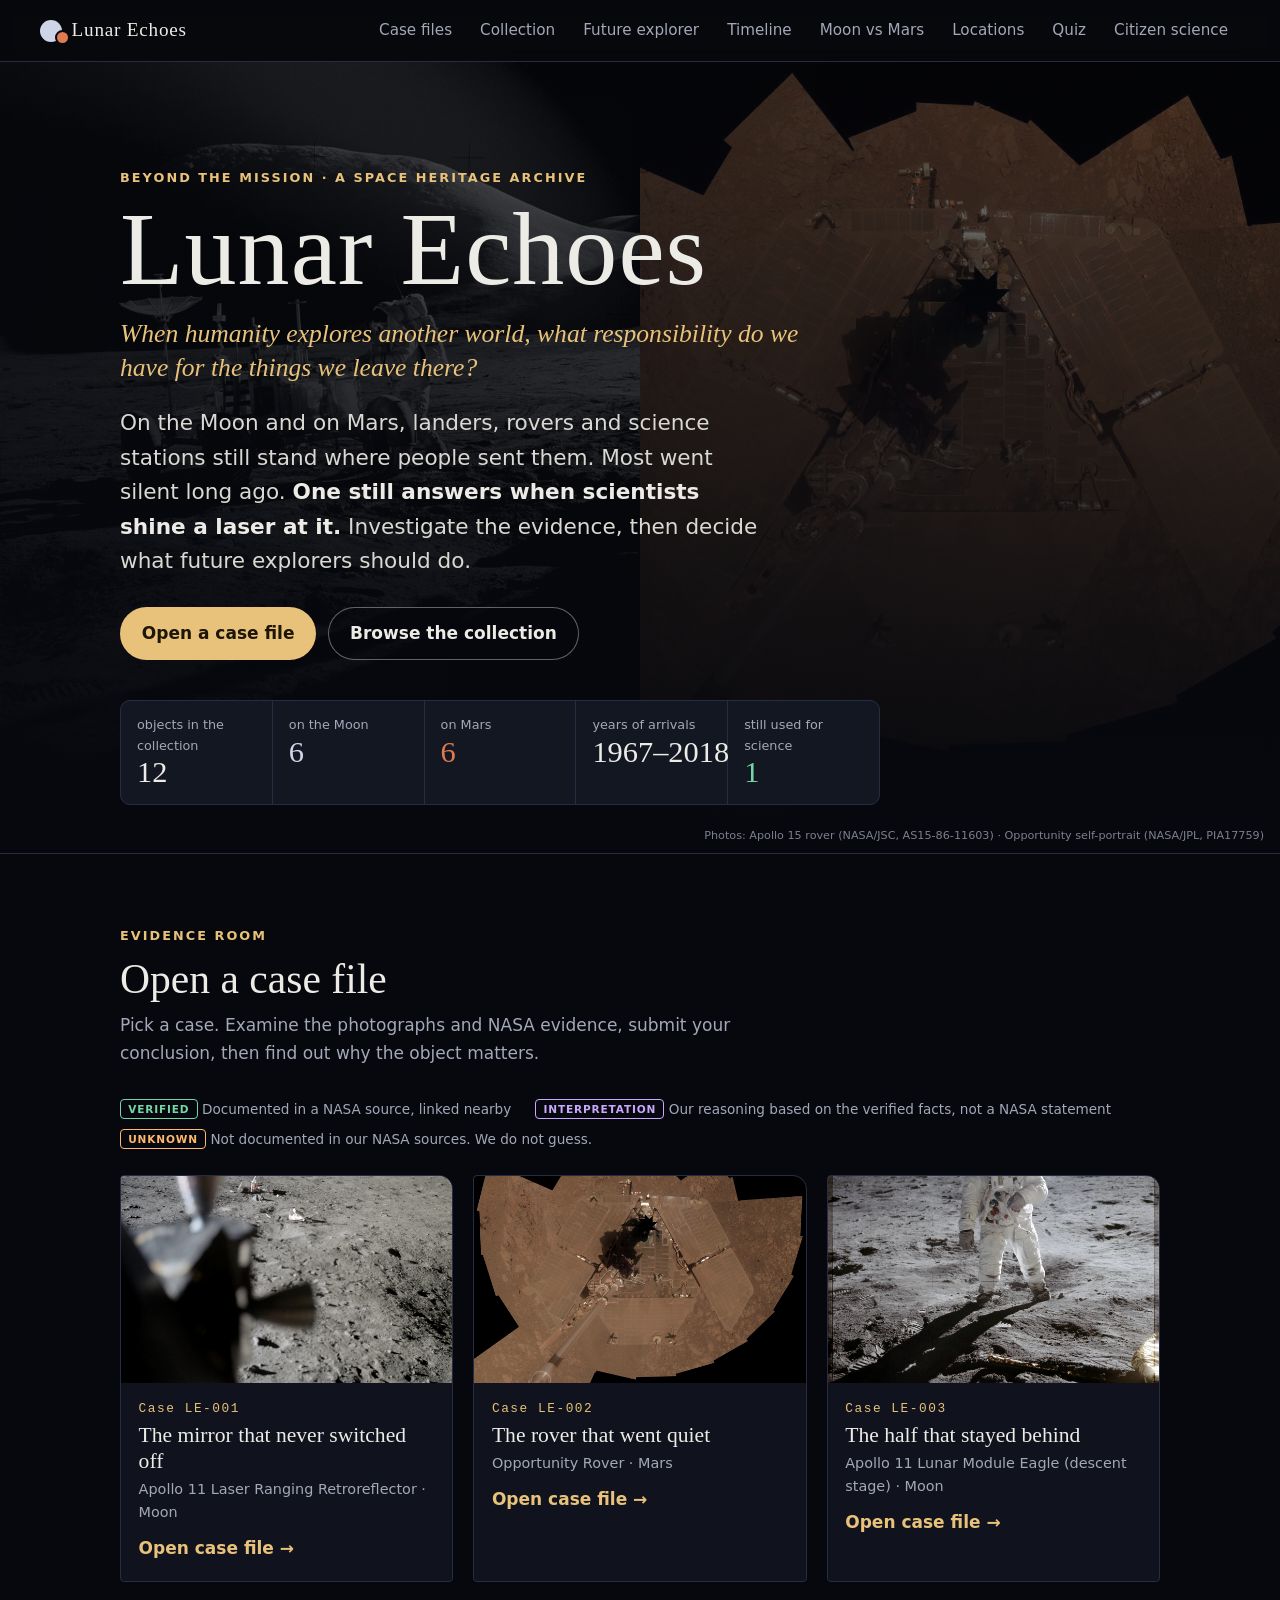
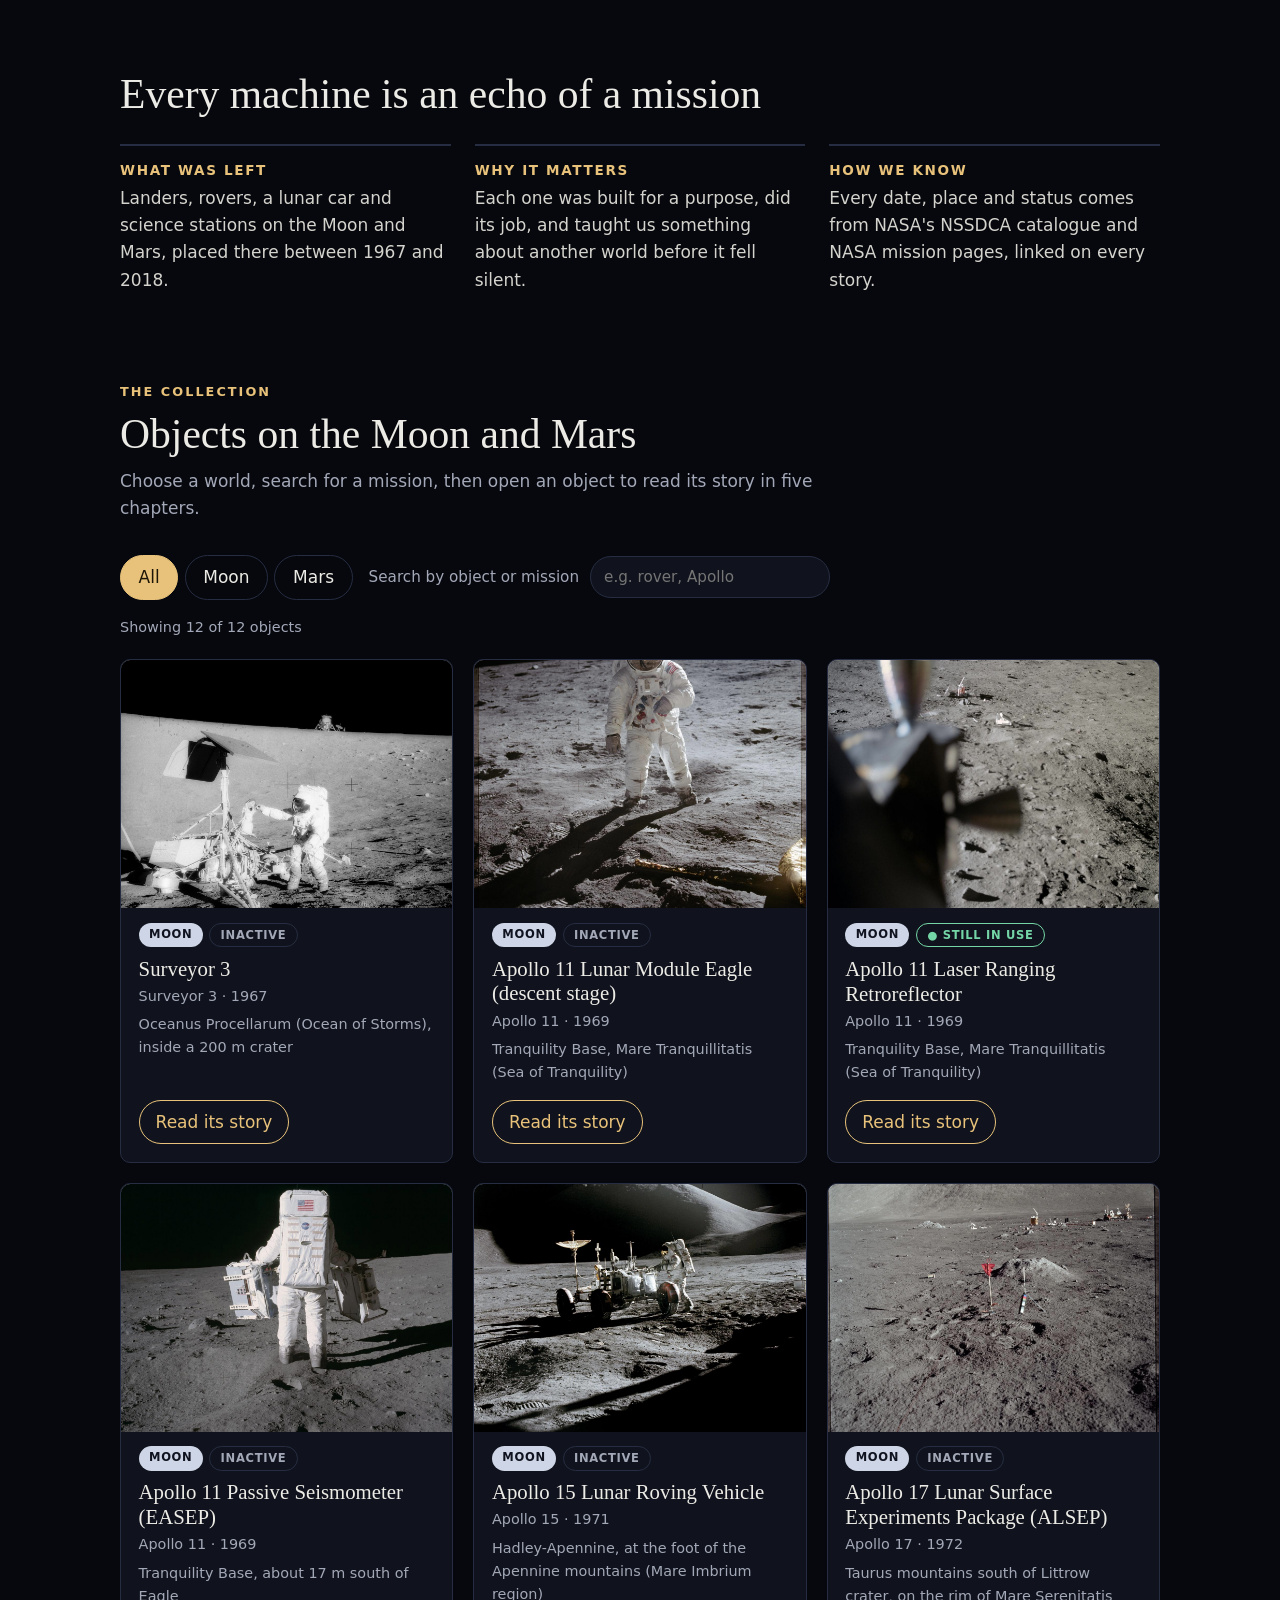
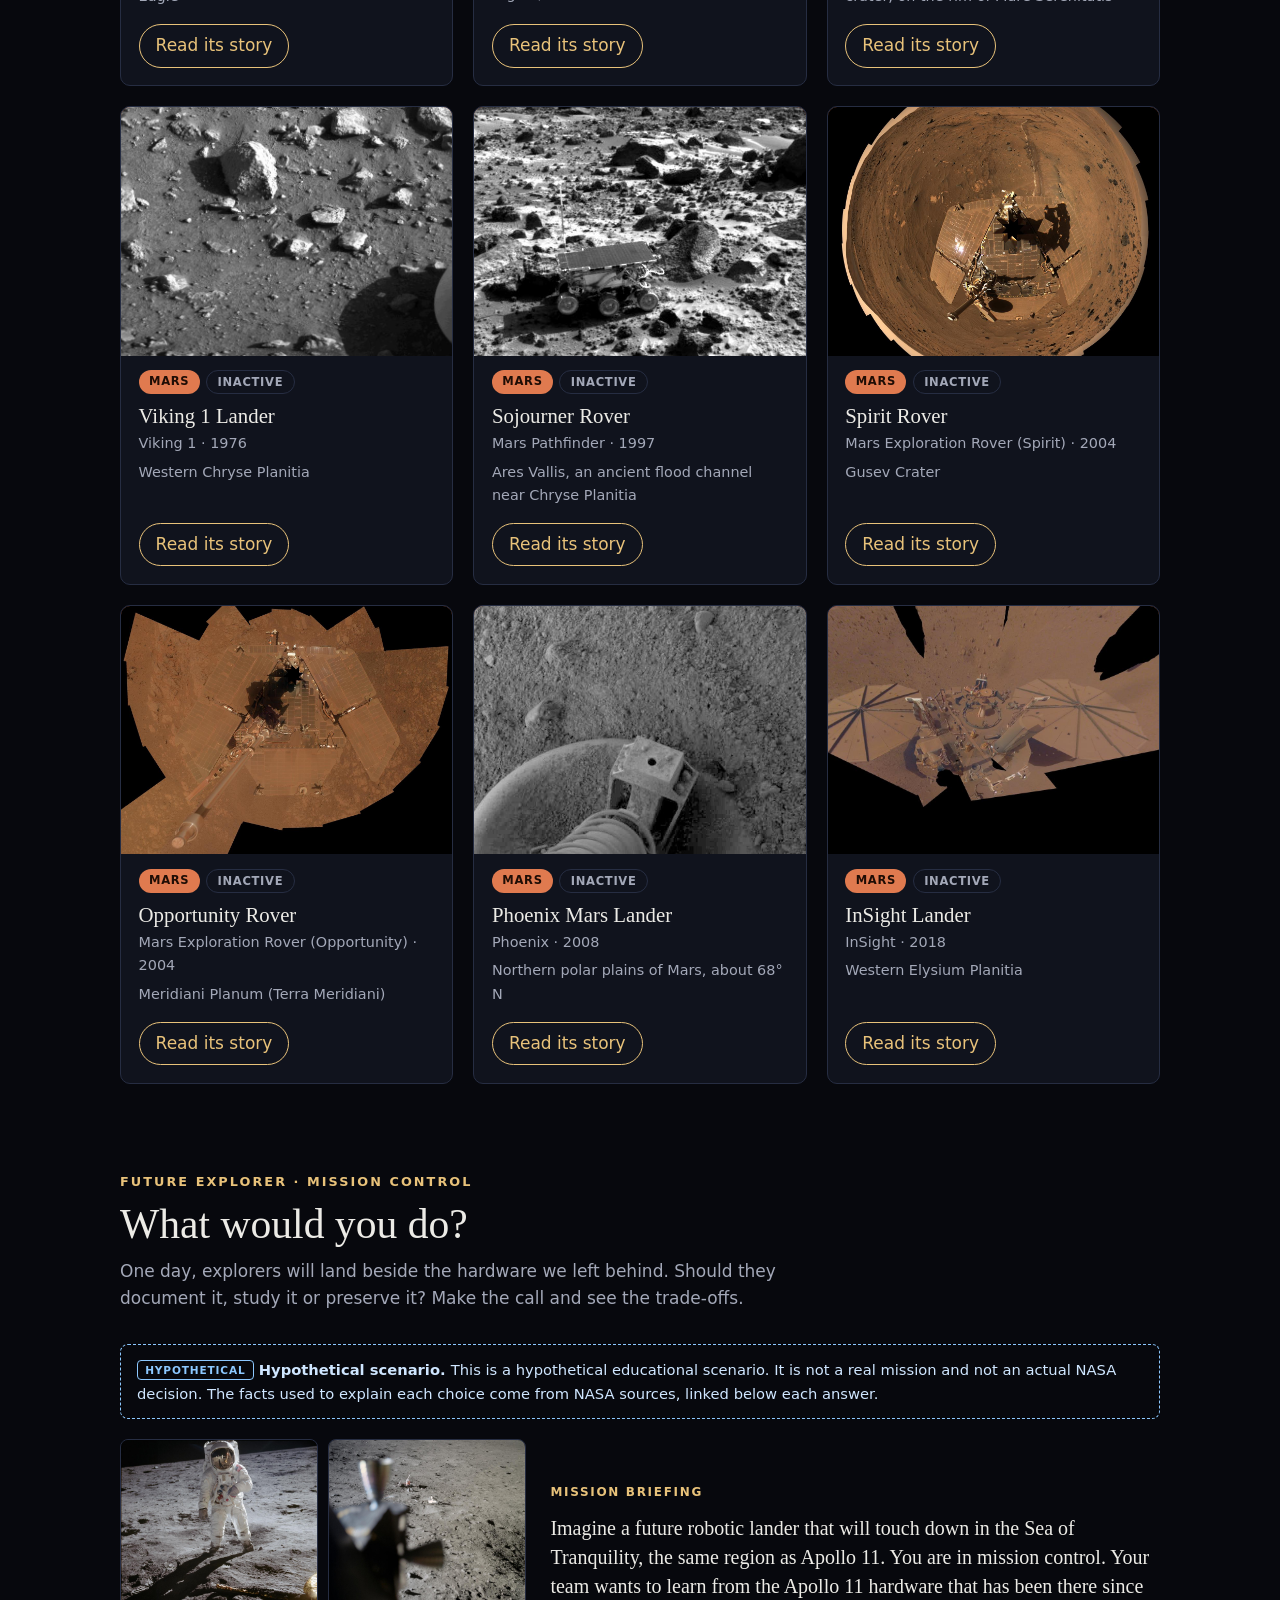
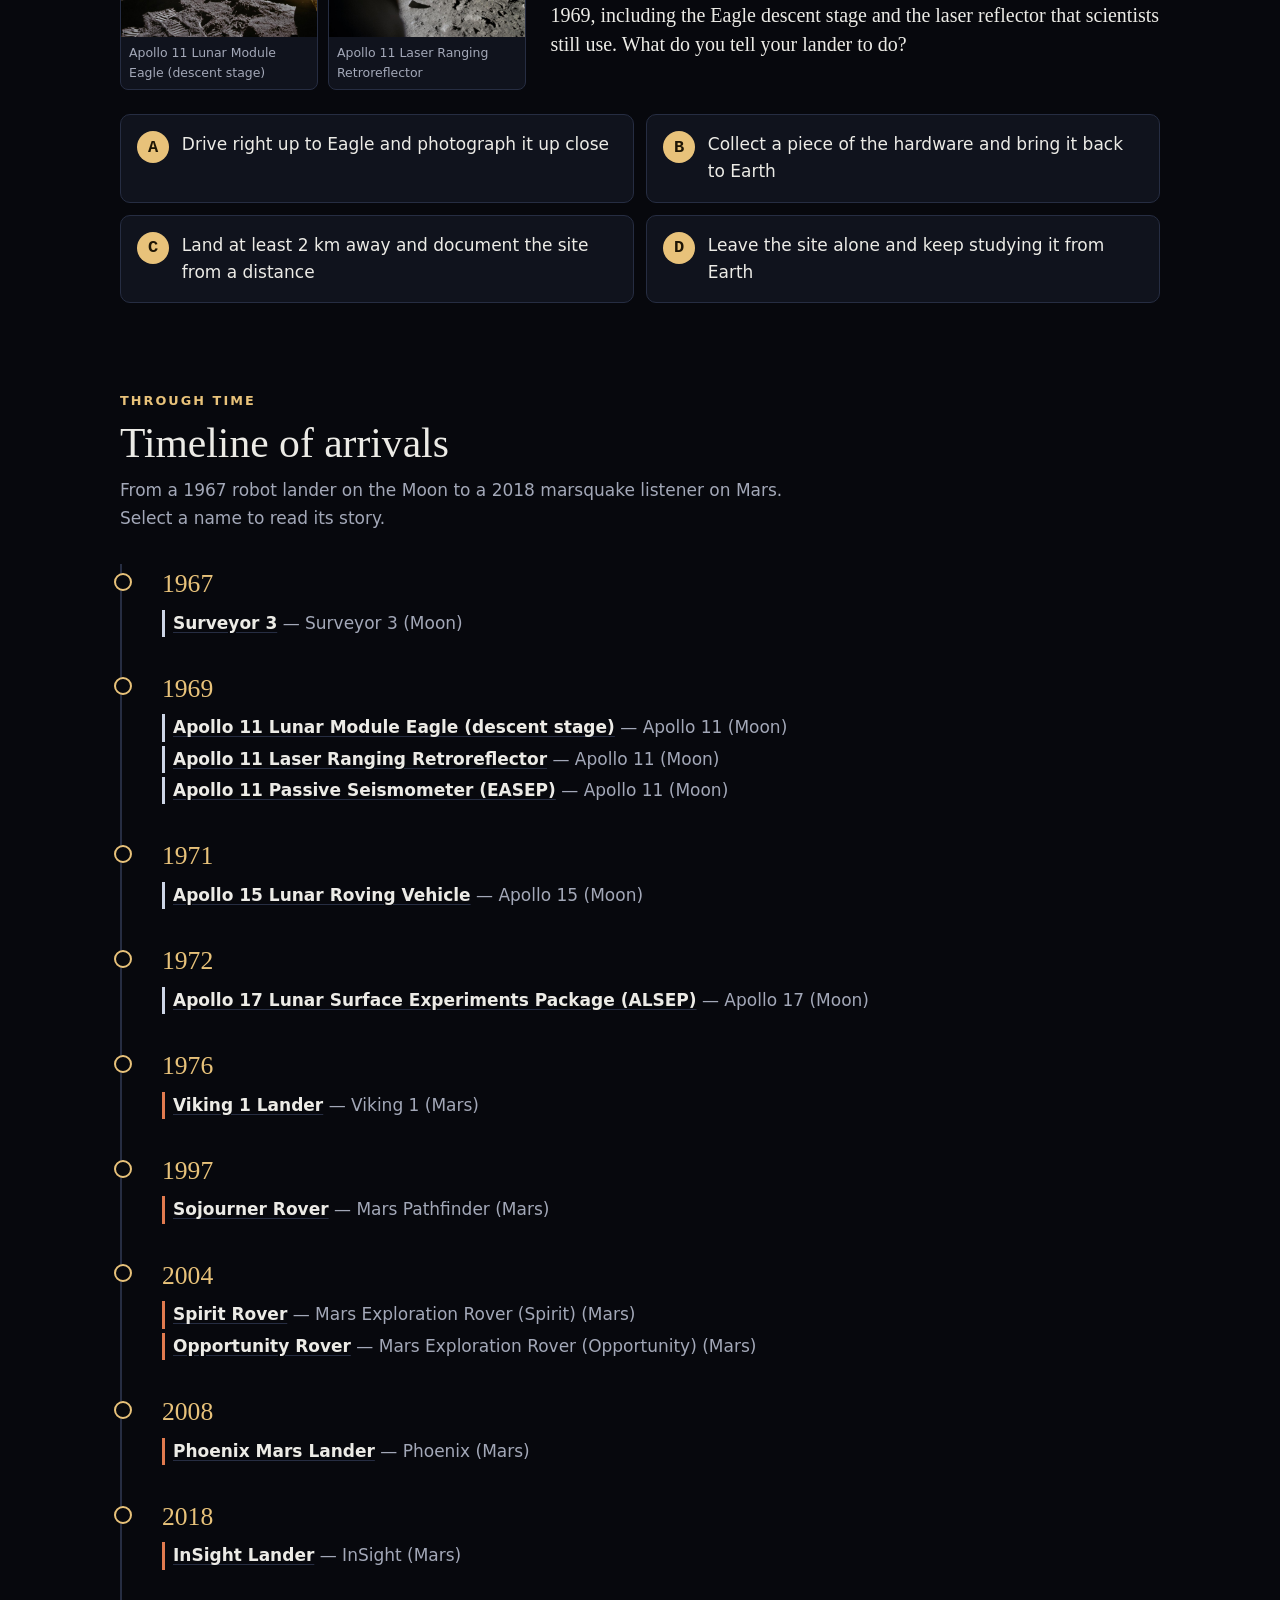
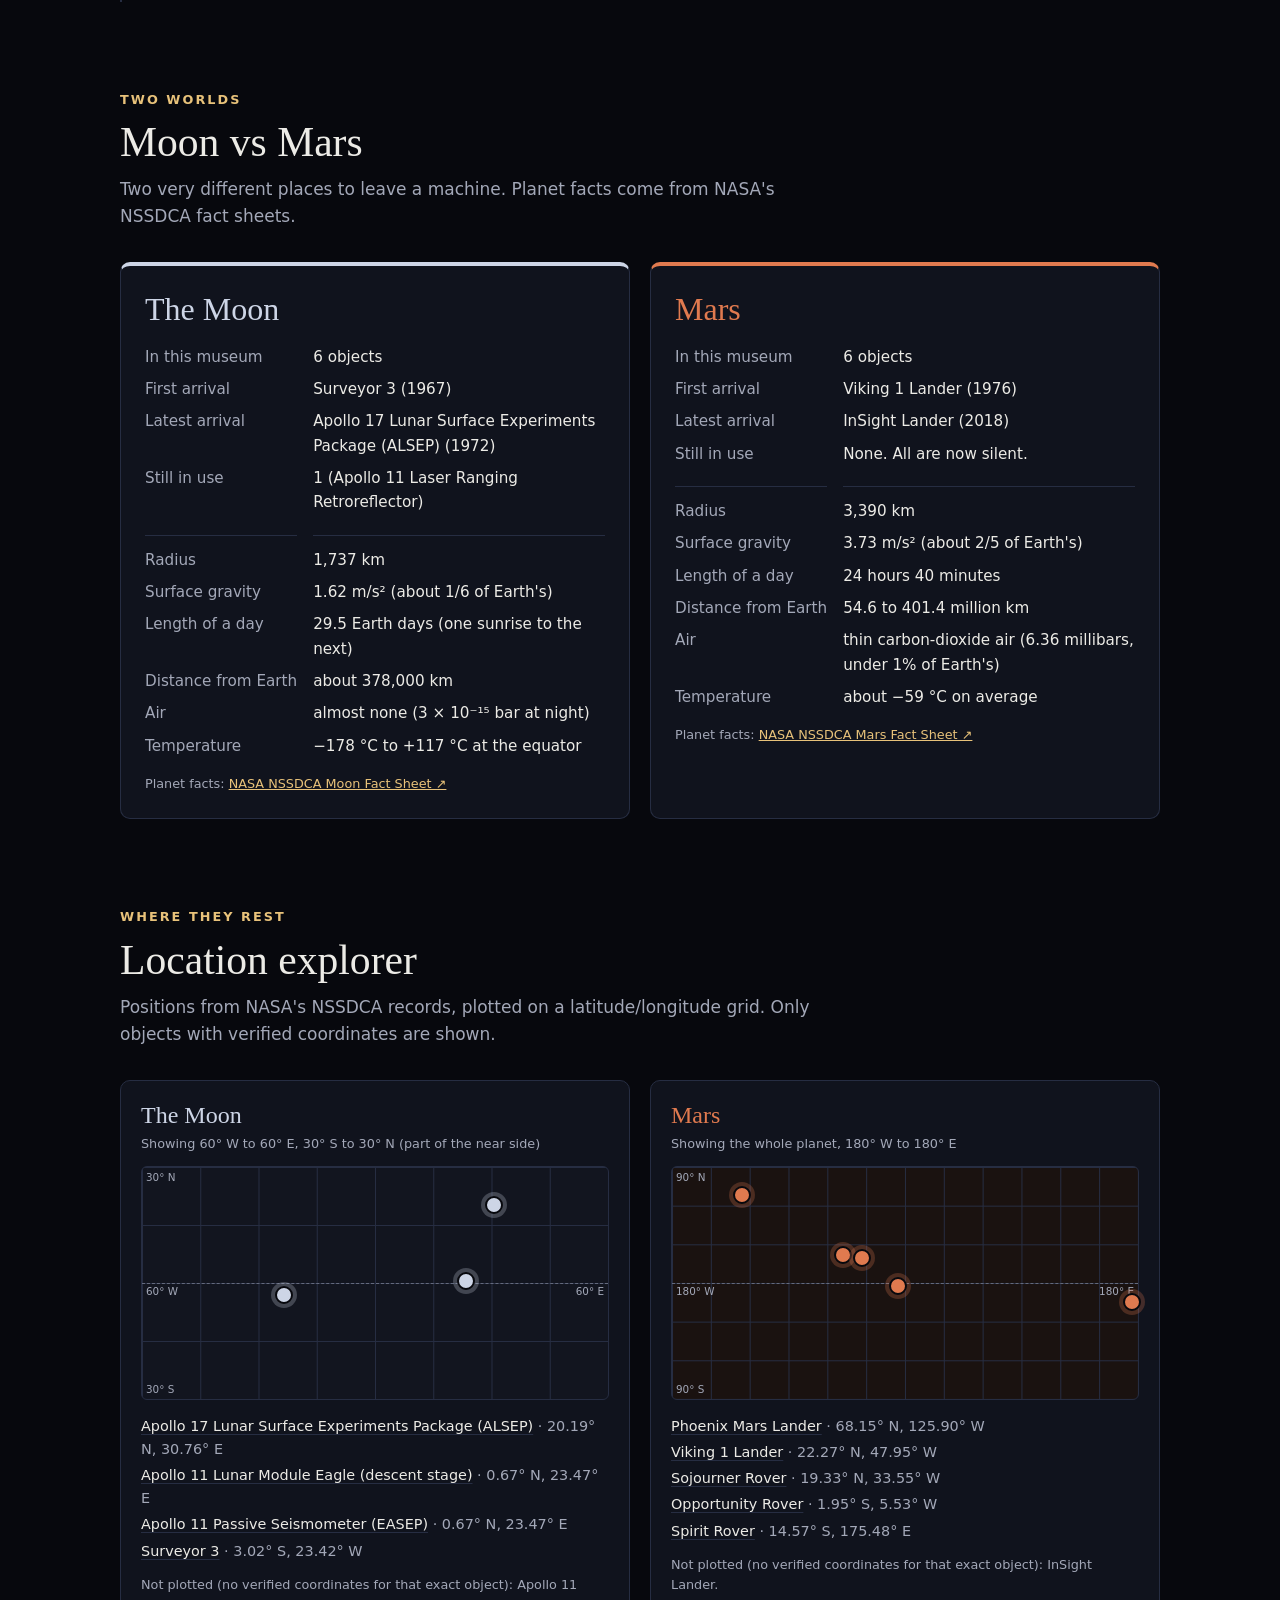
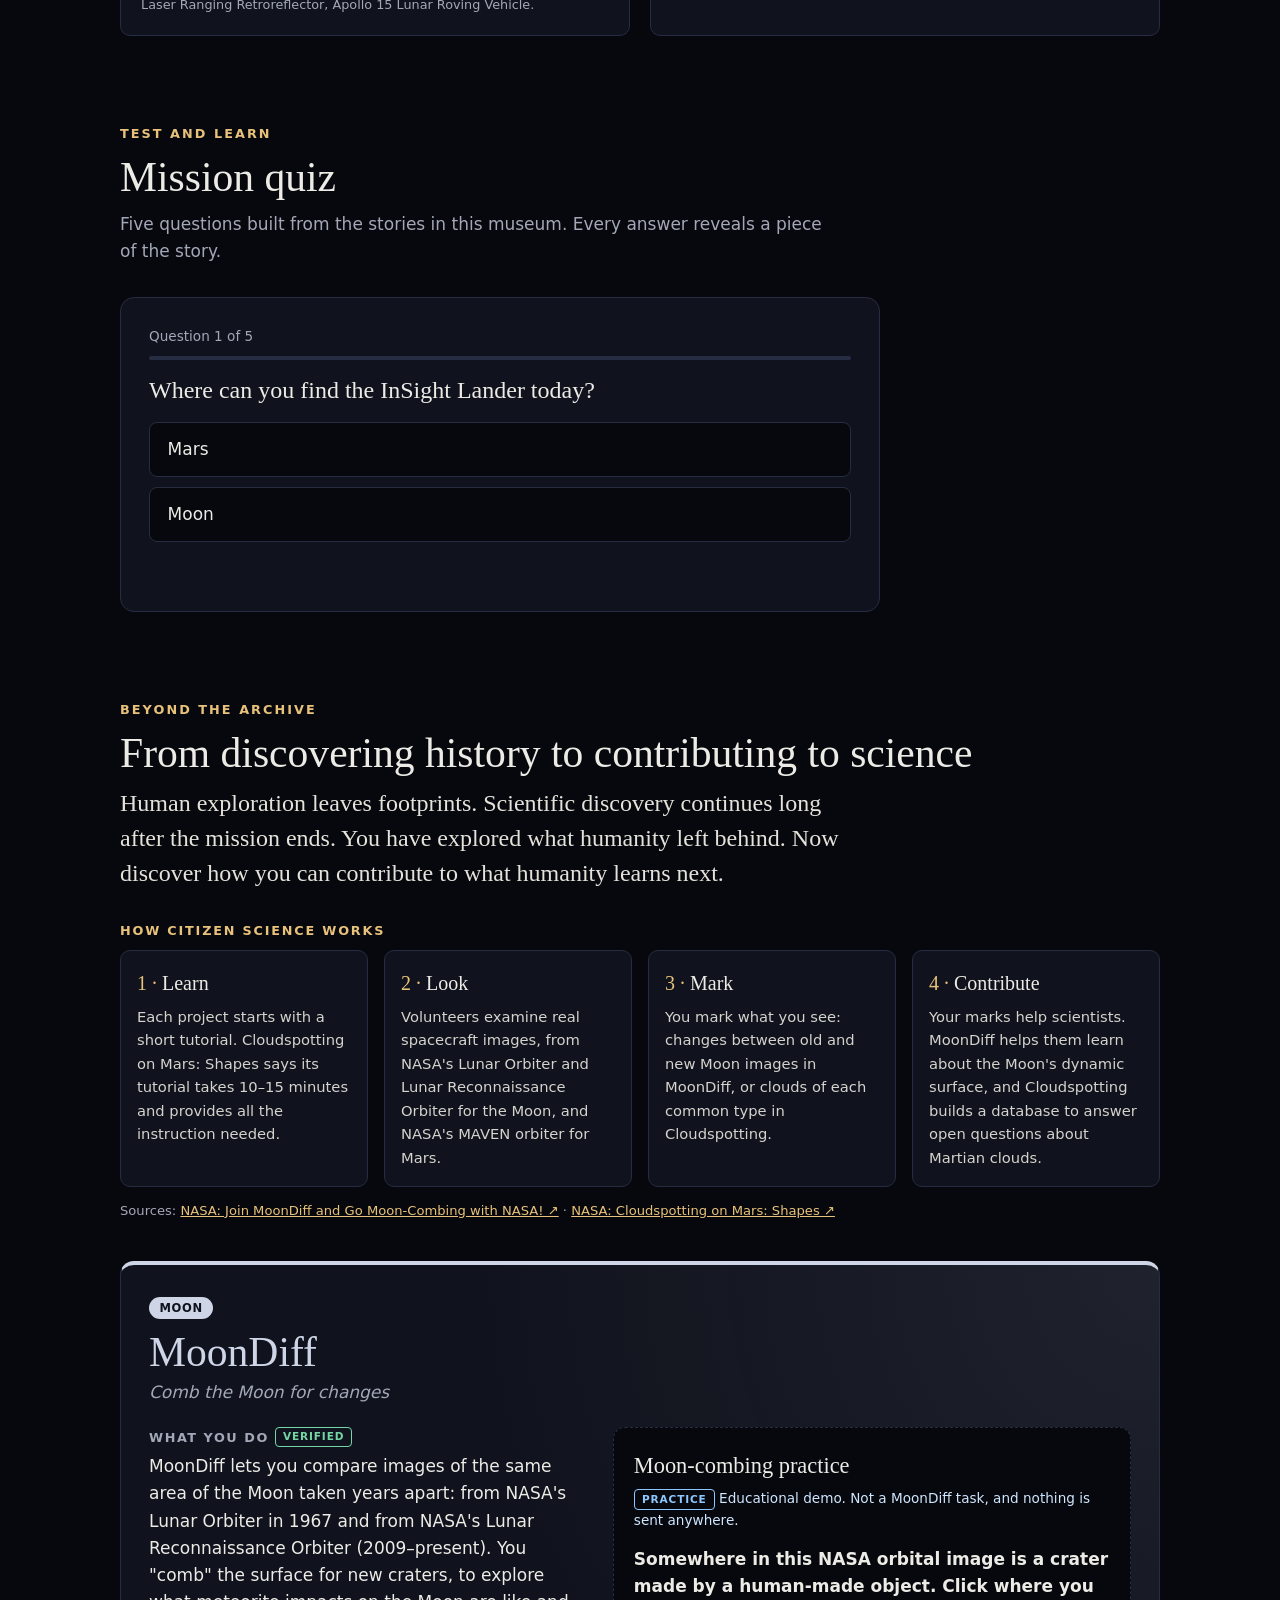
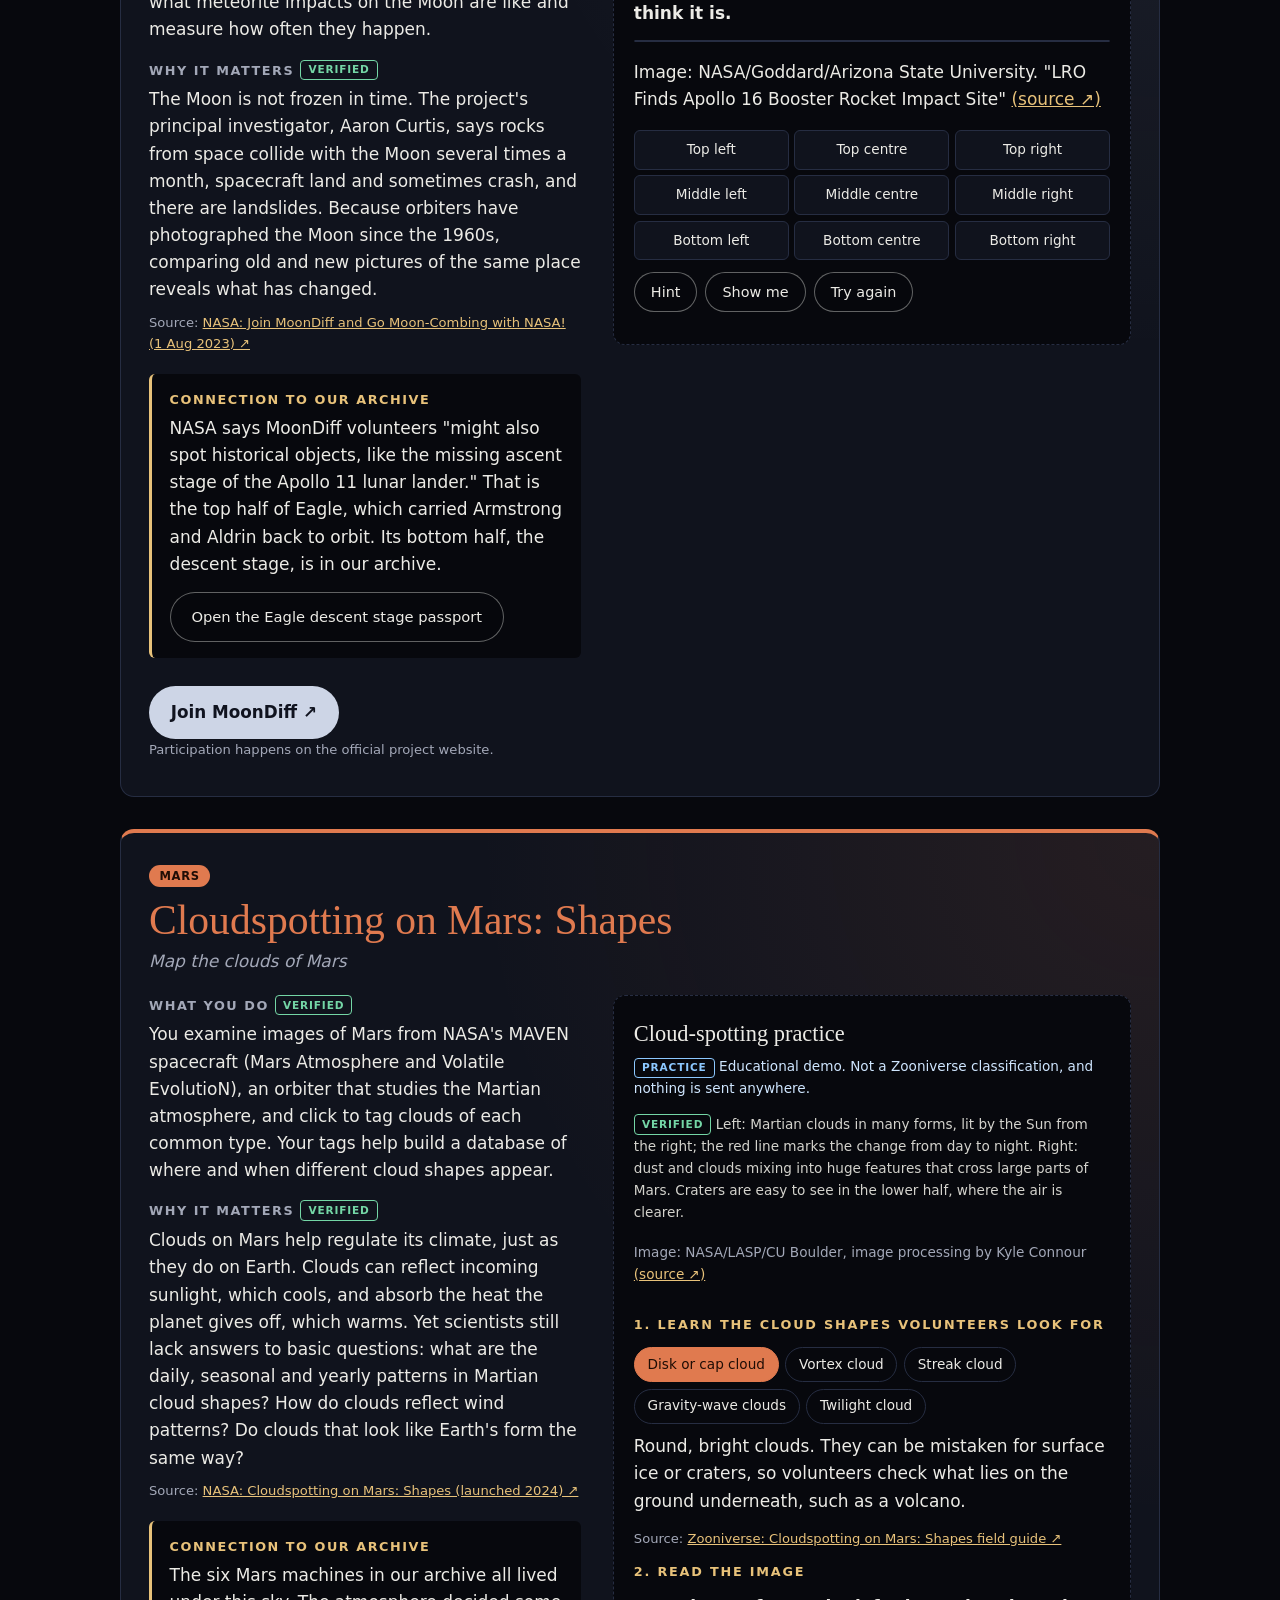
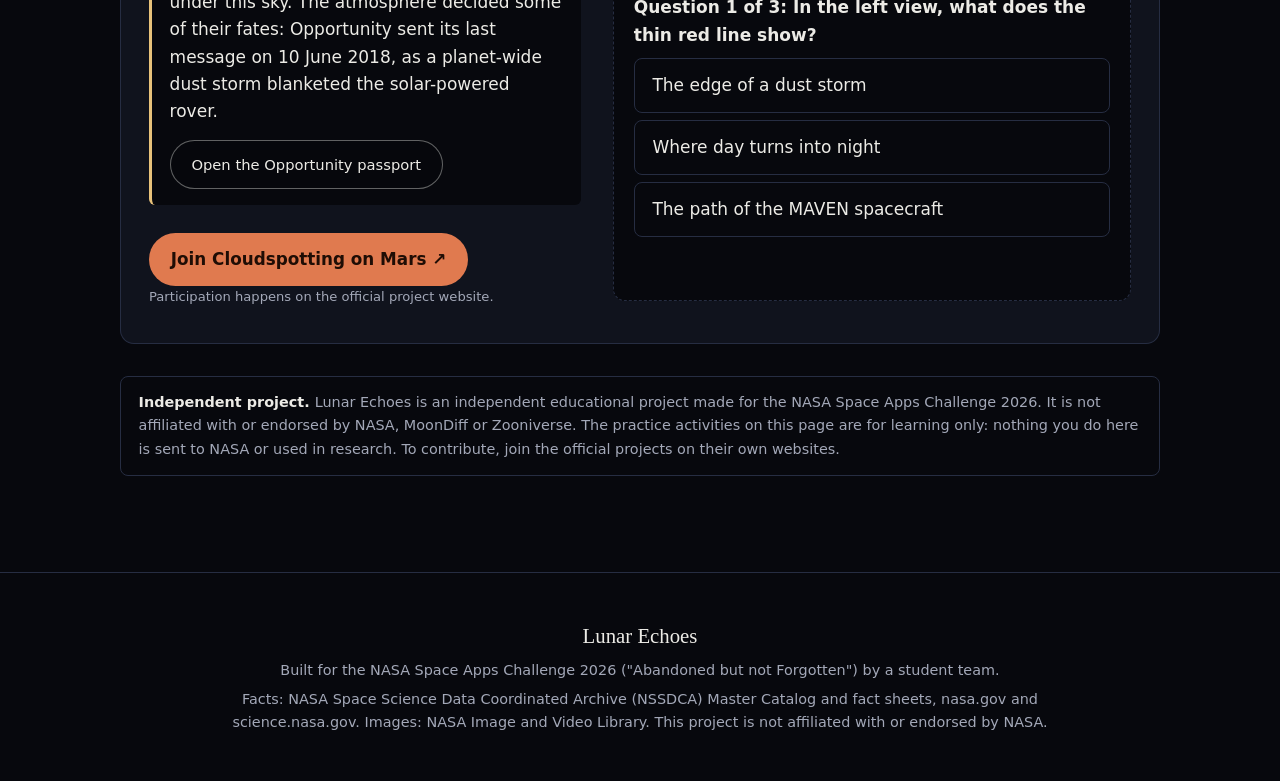
==== index.html @ 883cc436 "Add Beyond the Archive: NASA citizen science (MoonDiff, Cloudspotting) - New section after the quiz," ====
<!DOCTYPE html>
<html lang="en">
<head>
  <meta charset="UTF-8">
  <meta name="viewport" content="width=device-width, initial-scale=1.0">
  <meta name="description" content="Lunar Echoes: a digital museum of the machines NASA left on the Moon and Mars, and the science they made possible.">
  <title>Lunar Echoes</title>
  <link rel="stylesheet" href="css/style.css">
  <link rel="stylesheet" href="css/responsive.css">
</head>
<body>
  <a class="skip-link" href="#objects">Skip to the collection</a>

  <header class="site-header">
    <a class="brand" href="#top" aria-label="Lunar Echoes, back to top">
      <span class="brand-mark" aria-hidden="true"></span>
      <span class="brand-name">Lunar Echoes</span>
    </a>
    <nav class="site-nav" aria-label="Main">
      <a href="#cases">Case files</a>
      <a href="#objects">Collection</a>
      <a href="#decision">Future explorer</a>
      <a href="#timeline">Timeline</a>
      <a href="#compare">Moon vs Mars</a>
      <a href="#map">Locations</a>
      <a href="#quiz">Quiz</a>
      <a href="#beyond">Citizen science</a>
    </nav>
  </header>

  <!-- ===== Landing ===== -->
  <section id="top" class="hero" aria-labelledby="hero-title">
    <div class="hero-worlds" aria-hidden="true">
      <div class="hero-world hero-moon"></div>
      <div class="hero-world hero-mars"></div>
    </div>
    <div class="hero-inner">
      <p class="eyebrow">Beyond the mission · A space heritage archive</p>
      <h1 id="hero-title">Lunar Echoes</h1>
      <p class="hero-question">When humanity explores another world, what responsibility do we have for the things we leave there?</p>
      <p class="hero-lead">
        On the Moon and on Mars, landers, rovers and science stations still stand
        where people sent them. Most went silent long ago.
        <strong>One still answers when scientists shine a laser at it.</strong>
        Investigate the evidence, then decide what future explorers should do.
      </p>
      <div class="hero-actions">
        <button class="btn btn-primary" type="button" data-open-case="0">Open a case file</button>
        <a class="btn btn-ghost" href="#objects">Browse the collection</a>
      </div>
      <!-- js/explore.js fills these numbers from data/objects.json -->
      <dl id="hero-stats" class="hero-stats" aria-label="The collection in numbers"></dl>
    </div>
    <p class="hero-credit">Photos: Apollo 15 rover (NASA/JSC, AS15-86-11603) · Opportunity self-portrait (NASA/JPL, PIA17759)</p>
  </section>

  <main id="main">
    <!-- ===== Case files (investigation mode) ===== -->
    <section id="cases" class="cases" aria-labelledby="cases-title">
      <p class="eyebrow">Evidence room</p>
      <h2 id="cases-title" class="section-title">Open a case file</h2>
      <p class="section-intro">Pick a case. Examine the photographs and NASA evidence, submit your conclusion, then find out why the object matters.</p>
      <!-- js/cases.js fills these from data/cases.json -->
      <div id="case-shelf" class="case-shelf" aria-busy="true">
        <p class="loading">Unlocking the archive…</p>
      </div>
      <article id="case-view" class="case-view" aria-labelledby="case-title" hidden></article>
    </section>

    <!-- ===== Why this museum ===== -->
    <section id="intro" class="intro" aria-labelledby="intro-title">
      <h2 id="intro-title" class="section-title">Every machine is an echo of a mission</h2>
      <div class="intro-grid">
        <div class="intro-item">
          <h3>What was left</h3>
          <p>Landers, rovers, a lunar car and science stations on the Moon and Mars, placed there between 1967 and 2018.</p>
        </div>
        <div class="intro-item">
          <h3>Why it matters</h3>
          <p>Each one was built for a purpose, did its job, and taught us something about another world before it fell silent.</p>
        </div>
        <div class="intro-item">
          <h3>How we know</h3>
          <p>Every date, place and status comes from NASA's NSSDCA catalogue and NASA mission pages, linked on every story.</p>
        </div>
      </div>
    </section>

    <!-- ===== Collection ===== -->
    <section id="objects" aria-labelledby="objects-title">
      <p class="eyebrow">The collection</p>
      <h2 id="objects-title" class="section-title">Objects on the Moon and Mars</h2>
      <p class="section-intro">Choose a world, search for a mission, then open an object to read its story in five chapters.</p>
      <!-- js/objects.js fills this list from data/objects.json -->
      <div id="objects-list" class="card-grid" aria-busy="true">
        <p class="loading">Opening the archive…</p>
      </div>
    </section>

    <!-- ===== Future Explorer (Mission Control Decision Room) ===== -->
    <section id="decision" aria-labelledby="decision-title">
      <p class="eyebrow">Future explorer · Mission control</p>
      <h2 id="decision-title" class="section-title">What would you do?</h2>
      <p class="section-intro">One day, explorers will land beside the hardware we left behind. Should they document it, study it or preserve it? Make the call and see the trade-offs.</p>
      <!-- js/cases.js fills this from data/decision.json -->
      <div id="decision-box" class="decision"></div>
    </section>

    <!-- ===== Timeline ===== -->
    <section id="timeline" aria-labelledby="timeline-title">
      <p class="eyebrow">Through time</p>
      <h2 id="timeline-title" class="section-title">Timeline of arrivals</h2>
      <p class="section-intro">From a 1967 robot lander on the Moon to a 2018 marsquake listener on Mars. Select a name to read its story.</p>
      <!-- js/timeline.js fills this list -->
      <ol id="timeline-list"></ol>
    </section>

    <!-- ===== Moon vs Mars ===== -->
    <section id="compare" aria-labelledby="compare-title">
      <p class="eyebrow">Two worlds</p>
      <h2 id="compare-title" class="section-title">Moon vs Mars</h2>
      <p class="section-intro">Two very different places to leave a machine. Planet facts come from NASA's NSSDCA fact sheets.</p>
      <!-- js/explore.js fills this from data/worlds.json and data/objects.json -->
      <div id="compare-box" class="compare"></div>
    </section>

    <!-- ===== Location explorer ===== -->
    <section id="map" aria-labelledby="map-title">
      <p class="eyebrow">Where they rest</p>
      <h2 id="map-title" class="section-title">Location explorer</h2>
      <p class="section-intro">Positions from NASA's NSSDCA records, plotted on a latitude/longitude grid.
        Only objects with verified coordinates are shown.</p>
      <!-- js/explore.js fills this -->
      <div id="map-box" class="map"></div>
    </section>

    <!-- ===== Quiz ===== -->
    <section id="quiz" aria-labelledby="quiz-title">
      <p class="eyebrow">Test and learn</p>
      <h2 id="quiz-title" class="section-title">Mission quiz</h2>
      <p class="section-intro">Five questions built from the stories in this museum. Every answer reveals a piece of the story.</p>
      <!-- js/quiz.js fills this box -->
      <div id="quiz-box"></div>
    </section>

    <!-- ===== Beyond the Archive: NASA citizen science ===== -->
    <section id="beyond" class="beyond" aria-labelledby="beyond-title">
      <p class="eyebrow">Beyond the archive</p>
      <h2 id="beyond-title" class="section-title">From discovering history to contributing to science</h2>
      <!-- js/citizen.js fills this from data/citizen-science.json -->
      <div id="beyond-box"></div>
    </section>
  </main>

  <footer class="site-footer">
    <p class="footer-title">Lunar Echoes</p>
    <p>Built for the NASA Space Apps Challenge 2026 ("Abandoned but not Forgotten") by a student team.</p>
    <p>Facts: NASA Space Science Data Coordinated Archive (NSSDCA) Master Catalog and fact sheets, nasa.gov and science.nasa.gov.
      Images: NASA Image and Video Library. This project is not affiliated with or endorsed by NASA.</p>
  </footer>

  <!-- Order matters: helpers first, main.js last -->
  <script src="js/objects.js"></script>
  <script src="js/timeline.js"></script>
  <script src="js/quiz.js"></script>
  <script src="js/explore.js"></script>
  <script src="js/cases.js"></script>
  <script src="js/citizen.js"></script>
  <script src="js/main.js"></script>
</body>
</html>
---- css/style.css ----
/* =========================================================
   Lunar Echoes - digital museum styles
   Dark archive look: warm white text, one gold accent,
   cool silver for the Moon, rust for Mars.
   ========================================================= */

:root {
  --bg: #07080d;
  --panel: #10131d;
  --panel-2: #161b29;
  --text: #ecebe6;
  --muted: #a3a8b8;
  --line: #262d42;
  --accent: #e8c27a;
  --accent-ink: #1d1505;
  --moon: #cdd5e6;
  --moon-deep: #7d8aa6;
  --mars: #e07a4f;
  --mars-deep: #9c4426;
  --ok: #74d6a6;
  --focus: #8cc8ff;
  --radius: 10px;
  --serif: "Iowan Old Style", "Palatino Linotype", Palatino, Georgia, "Times New Roman", serif;
  --sans: system-ui, -apple-system, "Segoe UI", Roboto, "Helvetica Neue", Arial, sans-serif;
}

* { box-sizing: border-box; }

html { scroll-behavior: smooth; scroll-padding-top: 4.5rem; }

body {
  margin: 0;
  font-family: var(--sans);
  font-size: 1.0625rem;
  line-height: 1.6;
  background: var(--bg);
  color: var(--text);
  -webkit-font-smoothing: antialiased;
}

img { max-width: 100%; display: block; }

a { color: var(--accent); }

h1, h2, h3 { line-height: 1.2; }

/* Keyboard focus is always visible */
a:focus-visible,
button:focus-visible,
input:focus-visible,
[tabindex]:focus-visible {
  outline: 3px solid var(--focus);
  outline-offset: 3px;
}

.skip-link {
  position: absolute;
  left: 1rem;
  top: -4rem;
  z-index: 100;
  padding: 0.6rem 1rem;
  background: var(--accent);
  color: var(--accent-ink);
  border-radius: 6px;
  font-weight: 700;
}
.skip-link:focus { top: 1rem; }

/* ---------- Header / navigation ---------- */
.site-header {
  position: sticky;
  top: 0;
  z-index: 50;
  display: flex;
  align-items: center;
  justify-content: space-between;
  gap: 1rem;
  padding: 0.75rem clamp(1rem, 4vw, 2.5rem);
  background: rgba(7, 8, 13, 0.88);
  backdrop-filter: blur(8px);
  border-bottom: 1px solid var(--line);
}

.brand {
  display: flex;
  align-items: center;
  gap: 0.6rem;
  color: var(--text);
  text-decoration: none;
  font-family: var(--serif);
  font-size: 1.2rem;
  letter-spacing: 0.04em;
}

/* Two small discs: Moon and Mars */
.brand-mark {
  position: relative;
  width: 22px;
  height: 22px;
  border-radius: 50%;
  background: var(--moon);
}
.brand-mark::after {
  content: "";
  position: absolute;
  right: -8px;
  bottom: -3px;
  width: 11px;
  height: 11px;
  border-radius: 50%;
  background: var(--mars);
  border: 2px solid var(--bg);
}

.site-nav {
  display: flex;
  gap: 0.25rem;
  overflow-x: auto;
}

.site-nav a {
  padding: 0.4rem 0.75rem;
  border-radius: 999px;
  color: var(--muted);
  text-decoration: none;
  font-size: 0.95rem;
  white-space: nowrap;
}
.site-nav a:hover { color: var(--text); background: var(--panel-2); }

/* ---------- Buttons ---------- */
.btn,
.filter-btn,
.story-btn,
.story-close,
.story-nav-btn,
.quiz-option,
.quiz-next,
.quiz-restart,
.quiz-learn,
.timeline-link,
.map-dot,
.map-list button {
  font: inherit;
  cursor: pointer;
  transition: background-color 0.15s, border-color 0.15s, color 0.15s;
}

.btn {
  display: inline-flex;
  align-items: center;
  gap: 0.4rem;
  padding: 0.75rem 1.3rem;
  border-radius: 999px;
  font-weight: 600;
  text-decoration: none;
  border: 1px solid transparent;
}
.btn-primary { background: var(--accent); color: var(--accent-ink); }
.btn-primary:hover { background: #f3d59c; }
.btn-ghost { background: rgba(7, 8, 13, 0.4); color: var(--text); border-color: rgba(236, 235, 230, 0.4); }
.btn-ghost:hover { border-color: var(--accent); color: var(--accent); }

/* ---------- Landing (hero) ---------- */
.hero {
  position: relative;
  min-height: min(88vh, 820px);
  display: flex;
  align-items: flex-end;
  overflow: hidden;
  border-bottom: 1px solid var(--line);
}

.hero-worlds {
  position: absolute;
  inset: 0;
  display: grid;
  grid-template-columns: 1fr 1fr;
}

.hero-world {
  background-size: cover;
  background-position: center;
  filter: saturate(0.9);
}
/* Local copies of NASA photos (works offline). Originals:
   images.nasa.gov/details/as15-86-11603 and images.nasa.gov/details/PIA17759 */
.hero-moon {
  background-image: url("../assets/images/as15-86-11603~medium.jpg");
  filter: grayscale(1) contrast(1.05);
}
.hero-mars {
  background-image: url("../assets/images/PIA17759~medium.jpg");
}

/* Dark veil so text is always readable over the photos */
.hero::after {
  content: "";
  position: absolute;
  inset: 0;
  background:
    linear-gradient(to top, var(--bg) 4%, rgba(7, 8, 13, 0.82) 38%, rgba(7, 8, 13, 0.35) 100%),
    linear-gradient(to right, rgba(7, 8, 13, 0.75), rgba(7, 8, 13, 0.1));
}

.hero-inner {
  position: relative;
  z-index: 1;
  width: 100%;
  max-width: 1120px;
  margin: 0 auto;
  padding: 6rem clamp(1rem, 4vw, 2.5rem) 3rem;
  animation: rise 0.8s ease-out both;
}

.eyebrow {
  margin: 0 0 0.5rem;
  color: var(--accent);
  font-size: 0.8rem;
  font-weight: 700;
  letter-spacing: 0.16em;
  text-transform: uppercase;
}

.hero h1 {
  margin: 0;
  font-family: var(--serif);
  font-weight: 400;
  font-size: clamp(3rem, 9vw, 6.5rem);
  letter-spacing: 0.01em;
  line-height: 1;
}

.hero-lead {
  max-width: 40rem;
  margin: 1.25rem 0 1.75rem;
  font-size: clamp(1.1rem, 2.2vw, 1.35rem);
  color: #d9d8d2;
}
.hero-lead strong { color: var(--text); font-weight: 600; }

.hero-actions { display: flex; flex-wrap: wrap; gap: 0.75rem; }

.hero-stats {
  display: grid;
  grid-template-columns: repeat(5, minmax(0, 1fr));
  gap: 1px;
  max-width: 760px;
  margin: 2.5rem 0 0;
  background: var(--line);
  border: 1px solid var(--line);
  border-radius: var(--radius);
  overflow: hidden;
}
.hero-stat { padding: 0.9rem 1rem; background: rgba(16, 19, 29, 0.85); }
.hero-stat dd {
  margin: 0;
  font-family: var(--serif);
  font-size: clamp(1.3rem, 2.6vw, 1.9rem);
  line-height: 1.1;
  white-space: nowrap;
}
.hero-stat dt { color: var(--muted); font-size: 0.8rem; }
.hero-stat.is-moon dd { color: var(--moon); }
.hero-stat.is-mars dd { color: var(--mars); }
.hero-stat.is-live dd { color: var(--ok); }

.hero-credit {
  position: absolute;
  right: 1rem;
  bottom: 0.5rem;
  z-index: 1;
  margin: 0;
  font-size: 0.7rem;
  color: rgba(163, 168, 184, 0.75);
}

@keyframes rise {
  from { opacity: 0; transform: translateY(14px); }
  to { opacity: 1; transform: none; }
}

/* ---------- Page layout ---------- */
main {
  max-width: 1120px;
  margin: 0 auto;
  padding: 0 clamp(1rem, 4vw, 2.5rem);
}

main > section {
  padding: 4.5rem 0 1rem;
}

.section-title {
  margin: 0 0 0.5rem;
  font-family: var(--serif);
  font-weight: 400;
  font-size: clamp(1.8rem, 4vw, 2.6rem);
}

.section-intro {
  max-width: 44rem;
  margin: 0 0 2rem;
  color: var(--muted);
}

/* ---------- Intro ---------- */
.intro { text-align: left; }
.intro-grid {
  display: grid;
  grid-template-columns: repeat(3, 1fr);
  gap: 1.5rem;
  margin-top: 1.5rem;
}
.intro-item {
  padding-top: 1rem;
  border-top: 2px solid var(--line);
}
.intro-item h3 {
  margin: 0 0 0.4rem;
  font-size: 0.85rem;
  letter-spacing: 0.12em;
  text-transform: uppercase;
  color: var(--accent);
}
.intro-item p { margin: 0; color: #d4d3cd; }

/* ---------- Loading and error states ---------- */
.loading {
  grid-column: 1 / -1;
  color: var(--muted);
  font-style: italic;
}
.loading::before {
  content: "";
  display: inline-block;
  width: 0.8em;
  height: 0.8em;
  margin-right: 0.6em;
  border: 2px solid var(--line);
  border-top-color: var(--accent);
  border-radius: 50%;
  vertical-align: -0.05em;
  animation: spin 0.9s linear infinite;
}
@keyframes spin { to { transform: rotate(360deg); } }

.load-error {
  grid-column: 1 / -1;
  padding: 1rem 1.2rem;
  border: 1px solid #7a3a34;
  border-radius: var(--radius);
  background: rgba(122, 58, 52, 0.15);
  color: #ffc9c0;
}

.no-results, .quiz-empty, .timeline-empty { color: var(--muted); }

/* ---------- Explorer controls ---------- */
.explorer-controls {
  display: flex;
  flex-wrap: wrap;
  align-items: center;
  gap: 1rem;
  margin-bottom: 1.25rem;
}
.filter-group { display: flex; gap: 0.4rem; }
.filter-btn {
  padding: 0.5rem 1.1rem;
  border-radius: 999px;
  background: transparent;
  color: var(--text);
  border: 1px solid var(--line);
}
.filter-btn:hover { border-color: var(--accent); }
.filter-btn[aria-pressed="true"] {
  background: var(--accent);
  border-color: var(--accent);
  color: var(--accent-ink);
}
.filter-btn[data-planet="moon"][aria-pressed="true"] { background: var(--moon); border-color: var(--moon); color: #10131f; }
.filter-btn[data-planet="mars"][aria-pressed="true"] { background: var(--mars); border-color: var(--mars); color: #1f0d05; }

.search-label { color: var(--muted); font-size: 0.95rem; }
.search-input {
  margin-left: 0.4rem;
  padding: 0.5rem 0.8rem;
  min-width: 15rem;
  font: inherit;
  color: var(--text);
  background: var(--panel);
  border: 1px solid var(--line);
  border-radius: 999px;
}
.result-count { width: 100%; margin: 0; color: var(--muted); font-size: 0.9rem; }

/* ---------- Object cards ---------- */
.card-grid {
  display: grid;
  grid-template-columns: repeat(3, 1fr);
  gap: 1.25rem;
}

.card {
  position: relative;
  display: flex;
  flex-direction: column;
  padding: 0 0 1.1rem;
  background: var(--panel);
  border: 1px solid var(--line);
  border-radius: var(--radius);
  overflow: hidden;
  transition: transform 0.2s, border-color 0.2s;
}
.card:hover { transform: translateY(-3px); border-color: var(--accent); }
.card > *:not(.card-image) { margin-left: 1.1rem; margin-right: 1.1rem; }
.card.planet-moon { box-shadow: inset 0 3px 0 var(--moon); }
.card.planet-mars { box-shadow: inset 0 3px 0 var(--mars); }

.card-image {
  width: 100%;
  aspect-ratio: 4 / 3;
  object-fit: cover;
  margin-bottom: 0.9rem;
  background: var(--panel-2);
}
.planet-moon .card-image { filter: grayscale(0.15); }

.card-title {
  margin-top: 0.6rem;
  margin-bottom: 0.2rem;
  font-family: var(--serif);
  font-weight: 400;
  font-size: 1.3rem;
}
.card-meta, .card-status { margin-top: 0; margin-bottom: 0; color: var(--muted); font-size: 0.9rem; }
.card-status { margin-top: 0.35rem; margin-bottom: 1rem; }

.story-btn {
  margin-top: auto;
  align-self: flex-start;
  padding: 0.45rem 1rem;
  border-radius: 999px;
  background: transparent;
  color: var(--accent);
  border: 1px solid var(--accent);
}
.story-btn:hover { background: var(--accent); color: var(--accent-ink); }

/* ---------- Badges ---------- */
.card-badges { display: flex; flex-wrap: wrap; gap: 0.4rem; }
.planet-badge,
.status-badge {
  display: inline-block;
  padding: 0.12rem 0.65rem;
  border-radius: 999px;
  font-size: 0.72rem;
  font-weight: 700;
  letter-spacing: 0.06em;
  text-transform: uppercase;
}
.planet-badge { background: var(--line); color: var(--text); }
.planet-moon .planet-badge { background: var(--moon); color: #10131f; }
.planet-mars .planet-badge { background: var(--mars); color: #1f0d05; }
.status-badge { border: 1px solid var(--line); color: var(--muted); }
.status-badge.status-in-use { border-color: var(--ok); color: var(--ok); }
.status-badge.status-in-use::before { content: "● "; }

/* ---------- Story (object detail) ---------- */
.story-modal {
  width: min(900px, 94vw);
  max-height: 92vh;
  padding: 0;
  color: var(--text);
  background: var(--panel);
  border: 1px solid var(--line);
  border-radius: 14px;
}
.story-modal[open] { animation: rise 0.25s ease-out; }
.story-modal::backdrop { background: rgba(3, 4, 8, 0.82); }

.story-hero {
  position: relative;
  min-height: 200px;
  display: flex;
  align-items: flex-end;
  background: var(--panel-2);
}
.story-hero .story-image {
  position: absolute;
  inset: 0;
  width: 100%;
  height: 100%;
  object-fit: cover;
}
.story-hero::after {
  content: "";
  position: absolute;
  inset: 0;
  background: linear-gradient(to top, var(--panel) 2%, rgba(16, 19, 29, 0.55) 45%, rgba(16, 19, 29, 0.05));
}
.story-hero-text {
  position: relative;
  z-index: 1;
  padding: 7rem 1.75rem 1rem;
}
.story-title {
  margin: 0.5rem 0 0.25rem;
  font-family: var(--serif);
  font-weight: 400;
  font-size: clamp(1.6rem, 4vw, 2.4rem);
}
.story-meta { margin: 0; color: #cfd0d6; }

.story-close {
  position: absolute;
  top: 0.9rem;
  right: 0.9rem;
  z-index: 2;
  padding: 0.4rem 0.9rem;
  border-radius: 999px;
  background: rgba(7, 8, 13, 0.7);
  color: var(--text);
  border: 1px solid rgba(236, 235, 230, 0.35);
}
.story-close:hover { border-color: var(--accent); }

.story-body { padding: 0.5rem 1.75rem 1.75rem; }

.story-credit {
  margin: 0.25rem 0 1.25rem;
  font-size: 0.8rem;
  color: var(--muted);
}

.story-fate {
  margin: 0 0 1.75rem;
  padding: 0.9rem 1.1rem;
  border-left: 3px solid var(--line);
  background: var(--bg);
  border-radius: 6px;
}
.story-fate.is-in-use { border-left-color: var(--ok); }
.story-fate strong { color: var(--accent); }

.story-chapters {
  display: grid;
  gap: 1.4rem;
  margin: 0 0 2rem;
  padding: 0;
  list-style: none;
  counter-reset: chapter;
}
.story-chapter {
  display: grid;
  grid-template-columns: 3.2rem 1fr;
  gap: 0 0.75rem;
}
.story-chapter::before {
  counter-increment: chapter;
  content: "0" counter(chapter);
  grid-row: span 2;
  font-family: var(--serif);
  font-size: 1.6rem;
  line-height: 1.2;
  color: var(--accent);
  opacity: 0.85;
}
.story-chapter h3 {
  margin: 0 0 0.2rem;
  font-size: 0.8rem;
  letter-spacing: 0.14em;
  text-transform: uppercase;
  color: var(--accent);
}
.story-chapter p { margin: 0; }

.story-subtitle {
  margin: 0 0 0.9rem;
  font-size: 0.8rem;
  letter-spacing: 0.14em;
  text-transform: uppercase;
  color: var(--muted);
}

/* Mission journey (per object) */
.journey {
  position: relative;
  margin: 0 0 2rem;
  padding: 0;
  list-style: none;
  display: grid;
  grid-auto-flow: column;
  grid-auto-columns: minmax(130px, 1fr);
  gap: 0.75rem;
  overflow-x: auto;
  padding-bottom: 0.5rem;
}
.journey::before {
  content: "";
  position: absolute;
  left: 0;
  right: 0;
  top: 7px;
  height: 2px;
  background: var(--line);
}
.journey-step { position: relative; padding-top: 1.4rem; }
.journey-step::before {
  content: "";
  position: absolute;
  top: 1px;
  left: 0;
  width: 14px;
  height: 14px;
  border-radius: 50%;
  background: var(--panel);
  border: 2px solid var(--accent);
}
.journey-step:last-child::before { background: var(--accent); }
.journey-date { display: block; font-size: 0.8rem; font-weight: 700; color: var(--accent); }
.journey-label { display: block; font-size: 0.9rem; color: #d4d3cd; }

/* Then vs Now */
.then-now {
  display: grid;
  grid-template-columns: 1fr 1fr;
  gap: 1rem;
  margin: 0 0 2rem;
}
.then-now figure { margin: 0; }
.then-now img {
  width: 100%;
  aspect-ratio: 4 / 3;
  object-fit: cover;
  border-radius: 8px;
  background: var(--panel-2);
}
.then-now figcaption { margin-top: 0.4rem; font-size: 0.85rem; color: var(--muted); }
.then-now .tn-label {
  display: block;
  font-size: 0.75rem;
  font-weight: 700;
  letter-spacing: 0.14em;
  text-transform: uppercase;
  color: var(--accent);
}

/* Archive record */
.story-fields {
  display: grid;
  grid-template-columns: max-content 1fr;
  gap: 0.45rem 1.25rem;
  margin: 0 0 1.5rem;
  padding: 1.1rem 1.25rem;
  background: var(--bg);
  border: 1px solid var(--line);
  border-radius: 8px;
  font-size: 0.92rem;
}
.story-fields dt { color: var(--muted); }
.story-fields dd { margin: 0; overflow-wrap: anywhere; }

.story-nav {
  display: flex;
  justify-content: space-between;
  gap: 1rem;
  padding-top: 1rem;
  border-top: 1px solid var(--line);
}
.story-nav-btn {
  padding: 0.5rem 1rem;
  border-radius: 999px;
  background: transparent;
  color: var(--text);
  border: 1px solid var(--line);
  max-width: 48%;
  text-align: left;
}
.story-nav-btn:hover { border-color: var(--accent); }
.story-nav-btn:last-child { text-align: right; }

/* ---------- Timeline ---------- */
#timeline-list {
  list-style: none;
  margin: 0;
  padding: 0 0 0 1.5rem;
  border-left: 2px solid var(--line);
}
.timeline-entry { position: relative; padding: 0 0 1.75rem 1rem; }
.timeline-entry::before {
  content: "";
  position: absolute;
  left: -1.5rem;
  top: 0.55rem;
  width: 14px;
  height: 14px;
  margin-left: -8px;
  border-radius: 50%;
  background: var(--bg);
  border: 2px solid var(--accent);
}
.timeline-year { font-family: var(--serif); font-weight: 400; font-size: 1.6rem; color: var(--accent); }
.timeline-items { list-style: none; margin: 0.3rem 0 0; padding: 0; }
.timeline-item { margin: 0.25rem 0; color: var(--muted); }
.timeline-item.planet-moon .timeline-link { border-left: 3px solid var(--moon); }
.timeline-item.planet-mars .timeline-link { border-left: 3px solid var(--mars); }
.timeline-link {
  padding: 0 0 0 0.5rem;
  background: none;
  border: none;
  color: var(--text);
  font-weight: 600;
  text-align: left;
  text-decoration: underline;
  text-decoration-color: var(--line);
  text-underline-offset: 3px;
}
.timeline-link:hover { color: var(--accent); text-decoration-color: var(--accent); }
.timeline-note { color: var(--muted); font-size: 0.85rem; }

/* ---------- Moon vs Mars ---------- */
.compare {
  display: grid;
  grid-template-columns: 1fr 1fr;
  gap: 1.25rem;
}
.world-card {
  padding: 1.5rem;
  border-radius: var(--radius);
  border: 1px solid var(--line);
  background: var(--panel);
}
.world-card.is-moon { border-top: 4px solid var(--moon); }
.world-card.is-mars { border-top: 4px solid var(--mars); }
.world-card h3 {
  margin: 0 0 1rem;
  font-family: var(--serif);
  font-weight: 400;
  font-size: 2rem;
}
.world-card.is-moon h3 { color: var(--moon); }
.world-card.is-mars h3 { color: var(--mars); }
.world-facts {
  display: grid;
  grid-template-columns: max-content 1fr;
  gap: 0.5rem 1rem;
  margin: 0;
  font-size: 0.95rem;
}
.world-facts dt { color: var(--muted); }
.world-facts dd { margin: 0; }
.world-facts .group-start { margin-top: 0.75rem; padding-top: 0.75rem; border-top: 1px solid var(--line); }
.world-source { margin: 1rem 0 0; font-size: 0.8rem; color: var(--muted); }

/* ---------- Location explorer ---------- */
.map {
  display: grid;
  grid-template-columns: 1fr 1fr;
  gap: 1.25rem;
}
.map-panel {
  padding: 1.25rem;
  border: 1px solid var(--line);
  border-radius: var(--radius);
  background: var(--panel);
}
.map-panel h3 { margin: 0 0 0.25rem; font-family: var(--serif); font-weight: 400; font-size: 1.5rem; }
.map-panel.is-moon h3 { color: var(--moon); }
.map-panel.is-mars h3 { color: var(--mars); }
.map-range { margin: 0 0 0.75rem; font-size: 0.8rem; color: var(--muted); }

.map-grid {
  position: relative;
  aspect-ratio: 2 / 1;
  border-radius: 6px;
  border: 1px solid var(--line);
  /* 30° graticule drawn with CSS */
  background:
    linear-gradient(var(--line) 1px, transparent 1px) 0 0 / 100% calc(100% / 6),
    linear-gradient(90deg, var(--line) 1px, transparent 1px) 0 0 / calc(100% / 12) 100%;
}
.map-panel.is-moon .map-grid { background-color: #12151f; }
.map-panel.is-mars .map-grid { background-color: #1a1210; }
/* Moon panel is zoomed to 60°W–60°E, 30°S–30°N with a 15° grid */
.map-panel.is-moon .map-grid { background-size: 100% 25%, 12.5% 100%; }
.map-equator {
  position: absolute;
  left: 0;
  right: 0;
  top: 50%;
  border-top: 1px dashed var(--muted);
  opacity: 0.5;
}
.map-axis {
  position: absolute;
  font-size: 0.65rem;
  color: var(--muted);
  pointer-events: none;
}

.map-dot {
  position: absolute;
  width: 18px;
  height: 18px;
  margin: -9px 0 0 -9px;
  padding: 0;
  border-radius: 50%;
  border: 2px solid var(--bg);
}
.map-panel.is-moon .map-dot { background: var(--moon); box-shadow: 0 0 0 4px rgba(205, 213, 230, 0.25); }
.map-panel.is-mars .map-dot { background: var(--mars); box-shadow: 0 0 0 4px rgba(224, 122, 79, 0.25); }
.map-dot:hover, .map-dot:focus-visible { transform: scale(1.25); }

.map-tip {
  position: absolute;
  z-index: 2;
  transform: translate(-50%, calc(-100% - 14px));
  padding: 0.3rem 0.6rem;
  border-radius: 6px;
  background: var(--bg);
  border: 1px solid var(--line);
  font-size: 0.8rem;
  white-space: nowrap;
  pointer-events: none;
}

.map-list { margin: 0.9rem 0 0; padding: 0; list-style: none; font-size: 0.9rem; }
.map-list li { margin: 0.2rem 0; color: var(--muted); }
.map-list button {
  padding: 0;
  background: none;
  border: none;
  color: var(--text);
  text-align: left;
  text-decoration: underline;
  text-decoration-color: var(--line);
  text-underline-offset: 3px;
}
.map-list button:hover { color: var(--accent); }
.map-missing { margin: 0.75rem 0 0; font-size: 0.8rem; color: var(--muted); }

/* ---------- Quiz ---------- */
#quiz-box {
  max-width: 760px;
  padding: 1.75rem;
  background: var(--panel);
  border: 1px solid var(--line);
  border-radius: 14px;
}
.quiz-progress { margin: 0; color: var(--muted); font-size: 0.85rem; }
.quiz-progress-bar {
  height: 4px;
  margin: 0.5rem 0 1rem;
  background: var(--line);
  border-radius: 999px;
  overflow: hidden;
}
.quiz-progress-bar span { display: block; height: 100%; background: var(--accent); transition: width 0.3s; }
.quiz-question { margin: 0.25rem 0 1.1rem; font-family: var(--serif); font-weight: 400; font-size: 1.5rem; }
.quiz-options { display: grid; gap: 0.6rem; }
.quiz-option {
  display: block;
  width: 100%;
  padding: 0.8rem 1.1rem;
  text-align: left;
  color: var(--text);
  background: var(--bg);
  border: 1px solid var(--line);
  border-radius: 8px;
}
.quiz-option:hover:not(:disabled) { border-color: var(--accent); }
.quiz-option:disabled { cursor: default; color: var(--muted); }
.quiz-option.correct { color: var(--text); border-color: var(--ok); background: rgba(116, 214, 166, 0.12); }
.quiz-option.wrong { color: var(--text); border-color: #e0605a; background: rgba(224, 96, 90, 0.12); }
.quiz-feedback { min-height: 1.5em; margin: 1rem 0 0; font-weight: 700; }
.quiz-explain {
  margin: 0.5rem 0 1rem;
  padding: 0.9rem 1.1rem;
  border-left: 3px solid var(--accent);
  background: var(--bg);
  border-radius: 6px;
}
.quiz-explain p { margin: 0; }
.quiz-explain .quiz-explain-title {
  margin-bottom: 0.25rem;
  font-size: 0.75rem;
  font-weight: 700;
  letter-spacing: 0.14em;
  text-transform: uppercase;
  color: var(--accent);
}
.quiz-actions { display: flex; flex-wrap: wrap; gap: 0.6rem; }
.quiz-next, .quiz-restart {
  padding: 0.6rem 1.3rem;
  border-radius: 999px;
  background: var(--accent);
  color: var(--accent-ink);
  border: none;
  font-weight: 700;
}
.quiz-learn {
  padding: 0.6rem 1.3rem;
  border-radius: 999px;
  background: transparent;
  color: var(--accent);
  border: 1px solid var(--accent);
}
.quiz-score { margin-top: 0; font-family: var(--serif); font-weight: 400; font-size: 2rem; color: var(--accent); }
.quiz-review { margin: 1rem 0; padding-left: 1.2rem; color: #d4d3cd; }
.quiz-review li { margin: 0.35rem 0; }

/* ---------- Footer ---------- */
.site-footer {
  margin-top: 5rem;
  padding: 2.5rem clamp(1rem, 4vw, 2.5rem);
  border-top: 1px solid var(--line);
  color: var(--muted);
  font-size: 0.9rem;
  text-align: center;
}
.site-footer p { max-width: 52rem; margin: 0.4rem auto; }
.footer-title { font-family: var(--serif); font-size: 1.3rem; color: var(--text); }

/* =========================================================
   Beyond the Mission: evidence room, then/now, future explorer
   ========================================================= */

.hero-question {
  max-width: 44rem;
  margin: 1rem 0 0;
  font-family: var(--serif);
  font-style: italic;
  font-size: clamp(1.2rem, 2.6vw, 1.6rem);
  line-height: 1.35;
  color: var(--accent);
}

/* ---------- Evidence boundary labels ---------- */
.ev-tag {
  display: inline-block;
  padding: 0.05rem 0.45rem;
  border-radius: 4px;
  font-family: var(--sans);
  font-size: 0.66rem;
  font-weight: 700;
  font-style: normal;
  letter-spacing: 0.08em;
  text-transform: uppercase;
  vertical-align: 0.15em;
  border: 1px solid currentColor;
  white-space: nowrap;
}
.ev-verified { color: var(--ok); }
.ev-interpretation { color: #c9a8ff; }
.ev-unknown { color: #ffb86b; }
.ev-hypothetical { color: #8cc8ff; }

.ev-legend {
  display: flex;
  flex-wrap: wrap;
  gap: 0.5rem 1.5rem;
  margin: 0 0 1.5rem;
  font-size: 0.85rem;
  color: var(--muted);
}

/* ---------- Case shelf ---------- */
.case-shelf {
  display: grid;
  grid-template-columns: repeat(3, 1fr);
  gap: 1.25rem;
}
.case-folder {
  position: relative;
  display: flex;
  flex-direction: column;
  padding: 0;
  overflow: hidden;
  text-align: left;
  font: inherit;
  color: var(--text);
  background: var(--panel);
  border: 1px solid var(--line);
  border-radius: 4px 14px 4px 4px;
  cursor: pointer;
  transition: transform 0.2s, border-color 0.2s;
}
.case-folder:hover { transform: translateY(-3px); border-color: var(--accent); }
.case-folder.planet-moon { box-shadow: inset 0 3px 0 var(--moon); }
.case-folder.planet-mars { box-shadow: inset 0 3px 0 var(--mars); }
.case-folder-img {
  width: 100%;
  aspect-ratio: 16 / 10;
  object-fit: cover;
  filter: grayscale(0.35) contrast(1.05);
}
.case-folder:hover .case-folder-img { filter: none; }
.case-folder-text { display: flex; flex-direction: column; gap: 0.2rem; padding: 1rem 1.1rem 1.2rem; }
.case-no {
  font-family: "Courier New", Courier, monospace;
  font-size: 0.8rem;
  letter-spacing: 0.12em;
  color: var(--accent);
}
.case-codename { font-family: var(--serif); font-size: 1.35rem; line-height: 1.2; }
.case-object { color: var(--muted); font-size: 0.9rem; }
.case-open { margin-top: 0.5rem; color: var(--accent); font-weight: 600; }

/* ---------- Investigation view ---------- */
.case-view {
  padding: 1.5rem;
  background: var(--panel);
  border: 1px solid var(--line);
  border-radius: 14px;
  animation: rise 0.3s ease-out;
}
.case-view.planet-moon { border-top: 4px solid var(--moon); }
.case-view.planet-mars { border-top: 4px solid var(--mars); }
.case-back {
  padding: 0.35rem 0.9rem;
  border-radius: 999px;
  font: inherit;
  font-size: 0.9rem;
  color: var(--text);
  background: transparent;
  border: 1px solid var(--line);
  cursor: pointer;
}
.case-back:hover { border-color: var(--accent); }
.case-stamp-line {
  margin: 1rem 0 0;
  font-family: "Courier New", Courier, monospace;
  font-size: 0.85rem;
  letter-spacing: 0.1em;
  text-transform: uppercase;
  color: var(--accent);
}
.case-title { margin: 0.3rem 0; font-family: var(--serif); font-weight: 400; font-size: clamp(1.6rem, 3.6vw, 2.4rem); }
.case-meta { display: flex; flex-wrap: wrap; align-items: center; gap: 0.5rem; color: var(--muted); font-size: 0.95rem; }
.case-meta .card-badges { display: inline-flex; }

.case-grid {
  display: grid;
  grid-template-columns: minmax(0, 5fr) minmax(0, 6fr);
  gap: 2rem;
  margin-top: 1.5rem;
  align-items: start;
}
.case-photo { position: sticky; top: 5rem; }

.case-hook {
  margin: 0 0 1.5rem;
  padding: 1rem 1.2rem;
  border-left: 3px solid var(--accent);
  background: var(--bg);
  border-radius: 6px;
}
.case-hook p { margin: 0.25rem 0 0; font-family: var(--serif); font-size: 1.25rem; line-height: 1.4; }
.case-hook-label,
.case-evidence-head h4,
.decision-label {
  font-size: 0.75rem;
  font-weight: 700;
  letter-spacing: 0.14em;
  text-transform: uppercase;
  color: var(--accent);
}

.case-exhibits { margin: 0 0 0.5rem; }
.case-exhibits dt { margin-top: 0.9rem; font-size: 0.8rem; font-weight: 700; letter-spacing: 0.06em; text-transform: uppercase; color: var(--muted); }
.case-exhibits dd { margin: 0.2rem 0 0; }

.case-evidence-head { display: flex; justify-content: space-between; align-items: baseline; margin-top: 1.75rem; }
.case-evidence-head h4 { margin: 0; }
.case-counter { font-size: 0.85rem; color: var(--muted); }

.case-evidence { list-style: none; margin: 0.75rem 0 1.75rem; padding: 0; display: grid; gap: 0.5rem; }
.evidence { border: 1px solid var(--line); border-radius: 8px; background: var(--bg); }
.evidence.seen { border-color: rgba(232, 194, 122, 0.45); }
.evidence-toggle {
  display: flex;
  width: 100%;
  align-items: center;
  gap: 0.75rem;
  padding: 0.75rem 1rem;
  text-align: left;
  font: inherit;
  color: var(--text);
  background: transparent;
  border: none;
  cursor: pointer;
}
.evidence-no { font-family: "Courier New", Courier, monospace; font-size: 0.8rem; color: var(--accent); white-space: nowrap; }
.evidence-label { flex: 1; font-weight: 600; }
.evidence-action { font-size: 0.85rem; color: var(--accent); }
.evidence-body { padding: 0 1rem 0.9rem; animation: rise 0.2s ease-out; }
.evidence-body p { margin: 0 0 0.4rem; }
.evidence-source { font-size: 0.82rem; color: var(--muted); }

.case-question fieldset { margin: 0; padding: 1.1rem; border: 1px solid var(--line); border-radius: 10px; }
.case-question legend { padding: 0 0.4rem; font-family: var(--serif); font-size: 1.2rem; }
.case-option { display: flex; gap: 0.6rem; align-items: flex-start; margin: 0.4rem 0; padding: 0.55rem 0.7rem; border: 1px solid transparent; border-radius: 6px; }
.case-option input { margin-top: 0.35rem; accent-color: var(--accent); }
.case-option label { cursor: pointer; }
.case-option.is-answer { border-color: var(--ok); background: rgba(116, 214, 166, 0.1); }
.case-option.is-answer label::before { content: "✓ "; color: var(--ok); font-weight: 700; }
.case-option.is-wrong { border-color: #e0605a; background: rgba(224, 96, 90, 0.1); }
.case-option.is-wrong label::before { content: "✗ "; color: #e0605a; font-weight: 700; }
.case-submit { margin-top: 1rem; border: none; cursor: pointer; font: inherit; font-weight: 700; }
.case-submit:disabled { opacity: 0.45; cursor: not-allowed; }

.case-verdict { margin-top: 1.5rem; padding: 1.25rem; border-radius: 10px; border: 1px solid var(--line); background: var(--bg); animation: rise 0.3s ease-out; }
.case-closed {
  display: inline-block;
  margin: 0 0 0.75rem;
  padding: 0.25rem 0.7rem;
  border: 2px solid var(--accent);
  border-radius: 4px;
  font-family: "Courier New", Courier, monospace;
  font-weight: 700;
  letter-spacing: 0.12em;
  text-transform: uppercase;
  color: var(--accent);
  transform: rotate(-2deg);
}
.case-verdict.is-correct .case-closed { border-color: var(--ok); color: var(--ok); }
.case-answer { font-weight: 700; }
.case-significance { margin: 1rem 0; padding: 1rem; border-left: 3px solid #c9a8ff; background: rgba(201, 168, 255, 0.06); border-radius: 6px; }
.case-significance h4 { margin: 0 0 0.3rem; font-family: var(--serif); font-weight: 400; font-size: 1.2rem; }
.case-significance p { margin: 0; }
.case-actions { display: flex; flex-wrap: wrap; gap: 0.6rem; margin-top: 1rem; }
.case-actions .btn { font: inherit; font-weight: 600; cursor: pointer; }

/* ---------- Then vs Now ---------- */
.tn { margin: 0 0 1.5rem; }
.tn-switch {
  display: inline-flex;
  margin-bottom: 0.75rem;
  padding: 3px;
  border: 1px solid var(--line);
  border-radius: 999px;
  background: var(--bg);
}
.tn-btn {
  padding: 0.45rem 1.1rem;
  border: none;
  border-radius: 999px;
  font: inherit;
  font-size: 0.9rem;
  font-weight: 600;
  color: var(--muted);
  background: transparent;
  cursor: pointer;
  transition: background-color 0.2s, color 0.2s;
}
.tn-btn[aria-pressed="true"] { background: var(--accent); color: var(--accent-ink); }
.tn-panel { animation: rise 0.25s ease-out; }
.tn-figure { margin: 0 0 0.75rem; }
.tn-image {
  width: 100%;
  aspect-ratio: 4 / 3;
  object-fit: cover;
  border-radius: 8px;
  background: var(--panel-2);
}
.tn-panel.is-then .tn-image { filter: sepia(0.2) contrast(1.05); }
.tn-figure figcaption { display: flex; flex-direction: column; gap: 0.2rem; margin-top: 0.45rem; font-size: 0.82rem; color: var(--muted); }
.tn-tag {
  align-self: flex-start;
  padding: 0.1rem 0.5rem;
  border-radius: 4px;
  font-size: 0.7rem;
  font-weight: 700;
  letter-spacing: 0.1em;
  text-transform: uppercase;
  color: var(--accent-ink);
  background: var(--accent);
}
.tn-panel.is-now .tn-tag { background: var(--focus); }
.tn-caption { color: #d4d3cd; }
.tn-nophoto {
  display: flex;
  flex-direction: column;
  justify-content: center;
  gap: 0.35rem;
  aspect-ratio: 4 / 3;
  margin-bottom: 0.75rem;
  padding: 1.5rem;
  border: 2px dashed var(--line);
  border-radius: 8px;
  color: var(--muted);
  text-align: center;
}
.tn-nophoto strong { color: var(--text); font-family: var(--serif); font-weight: 400; font-size: 1.2rem; }
.tn-facts { display: grid; gap: 0.15rem; margin: 0; font-size: 0.92rem; }
.tn-facts dt { margin-top: 0.6rem; font-size: 0.78rem; font-weight: 700; letter-spacing: 0.06em; text-transform: uppercase; color: var(--muted); }
.tn-facts dd { margin: 0; }
.tn-facts .tn-unknown { color: #ffd2a3; }

/* ---------- Digital heritage passport ---------- */
.passport-card {
  margin: 0 0 1.25rem;
  padding: 1.1rem 1.25rem;
  border: 1px solid var(--line);
  border-radius: 10px;
  background:
    repeating-linear-gradient(135deg, rgba(232, 194, 122, 0.03) 0 12px, transparent 12px 24px),
    var(--bg);
}
.passport-head {
  display: flex;
  justify-content: space-between;
  align-items: baseline;
  margin-bottom: 0.75rem;
  padding-bottom: 0.5rem;
  border-bottom: 1px dashed var(--line);
}
.passport-kicker { font-size: 0.75rem; font-weight: 700; letter-spacing: 0.16em; text-transform: uppercase; color: var(--accent); }
.passport-no { font-family: "Courier New", Courier, monospace; font-weight: 700; letter-spacing: 0.1em; color: var(--accent); }
.passport-id {
  display: grid;
  grid-template-columns: repeat(3, minmax(0, 1fr));
  gap: 0.6rem 1.25rem;
  margin: 0;
}
.passport-id dt { font-size: 0.7rem; letter-spacing: 0.1em; text-transform: uppercase; color: var(--muted); }
.passport-id dd { margin: 0.1rem 0 0; font-size: 0.92rem; overflow-wrap: anywhere; }

.passport-sections {
  margin: 0 0 1.5rem;
  padding: 0;
  list-style: none;
  counter-reset: passport;
}
.passport-section {
  position: relative;
  padding: 0 0 1.4rem 3.2rem;
}
.passport-section::before {
  counter-increment: passport;
  content: "0" counter(passport);
  position: absolute;
  left: 0;
  top: -0.15rem;
  font-family: var(--serif);
  font-size: 1.6rem;
  color: var(--accent);
  opacity: 0.85;
}
.passport-section h3 {
  margin: 0 0 0.35rem;
  font-size: 0.8rem;
  letter-spacing: 0.14em;
  text-transform: uppercase;
  color: var(--accent);
}
.passport-section p { margin: 0 0 0.5rem; }
.passport-section .journey { margin-bottom: 0.75rem; }
.passport-sources { margin: 0; padding-left: 1.1rem; font-size: 0.9rem; }
.passport-sources li { margin: 0.25rem 0; overflow-wrap: anywhere; }
.field-note-btn { margin: 0 0 1.5rem; font: inherit; font-weight: 600; cursor: pointer; }

/* ---------- Future explorer ---------- */
.decision-disclaimer {
  margin: 0 0 1.25rem;
  padding: 0.8rem 1rem;
  border: 1px dashed #8cc8ff;
  border-radius: 8px;
  color: #cfe6ff;
  font-size: 0.92rem;
}
.decision-brief {
  display: grid;
  grid-template-columns: minmax(0, 2fr) minmax(0, 3fr);
  gap: 1.5rem;
  align-items: center;
  margin-bottom: 1.5rem;
}
.decision-thumbs { display: grid; grid-template-columns: 1fr 1fr; gap: 0.6rem; }
.decision-thumb {
  padding: 0;
  overflow: hidden;
  font: inherit;
  font-size: 0.78rem;
  text-align: left;
  color: var(--muted);
  background: var(--panel);
  border: 1px solid var(--line);
  border-radius: 8px;
  cursor: pointer;
}
.decision-thumb img { width: 100%; aspect-ratio: 1; object-fit: cover; }
.decision-thumb span { display: block; padding: 0.4rem 0.5rem; }
.decision-thumb:hover { border-color: var(--accent); color: var(--text); }
.decision-scenario { margin: 0.4rem 0 0; font-family: var(--serif); font-size: 1.25rem; line-height: 1.45; }
.decision-choices { display: grid; grid-template-columns: 1fr 1fr; gap: 0.75rem; }
.decision-choice {
  display: flex;
  gap: 0.8rem;
  align-items: flex-start;
  padding: 1rem;
  font: inherit;
  text-align: left;
  color: var(--text);
  background: var(--panel);
  border: 1px solid var(--line);
  border-radius: 10px;
  cursor: pointer;
  transition: border-color 0.2s, background-color 0.2s;
}
.decision-choice:hover { border-color: var(--accent); }
.decision-choice[aria-pressed="true"] { border-color: var(--accent); background: rgba(232, 194, 122, 0.08); }
.decision-letter {
  flex: none;
  display: grid;
  place-items: center;
  width: 2rem;
  height: 2rem;
  border-radius: 50%;
  font-family: "Courier New", Courier, monospace;
  font-weight: 700;
  color: var(--accent-ink);
  background: var(--accent);
}
.decision-result { margin-top: 1.25rem; padding: 1.25rem; border: 1px solid var(--line); border-radius: 12px; background: var(--panel); animation: rise 0.3s ease-out; }
.decision-tradeoffs { display: grid; grid-template-columns: 1fr 1fr; gap: 1rem; margin: 0.75rem 0; }
.tradeoff { padding: 1rem; border-radius: 8px; background: var(--bg); }
.tradeoff h4 { margin: 0 0 0.4rem; font-family: var(--serif); font-weight: 400; font-size: 1.2rem; }
.tradeoff p { margin: 0; }
.tradeoff.is-gain { border-left: 3px solid var(--ok); }
.tradeoff.is-cost { border-left: 3px solid #e0605a; }
.decision-verdict { font-weight: 600; }
.decision-closing { color: #d4d3cd; font-size: 0.95rem; }
.decision-hint { margin: 0.5rem 0 0; font-size: 0.85rem; color: var(--muted); font-style: italic; }

/* =========================================================
   Beyond the Archive: NASA citizen science
   ========================================================= */
.beyond-intro {
  max-width: 46rem;
  margin: 0 0 2rem;
  font-family: var(--serif);
  font-size: clamp(1.2rem, 2.4vw, 1.5rem);
  line-height: 1.45;
  color: #e4e2da;
}
.beyond-subtitle,
.demo-step {
  margin: 0 0 0.75rem;
  font-size: 0.8rem;
  font-weight: 700;
  letter-spacing: 0.14em;
  text-transform: uppercase;
  color: var(--accent);
}
.beyond-how { margin-bottom: 2.5rem; }
.beyond-steps {
  display: grid;
  grid-template-columns: repeat(4, minmax(0, 1fr));
  gap: 1rem;
  margin: 0 0 0.5rem;
  padding: 0;
  list-style: none;
  counter-reset: step;
}
.beyond-step {
  display: flex;
  flex-direction: column;
  gap: 0.35rem;
  padding: 1rem;
  border: 1px solid var(--line);
  border-radius: 10px;
  background: var(--panel);
  font-size: 0.92rem;
  color: #d4d3cd;
}
.beyond-step strong::before {
  counter-increment: step;
  content: counter(step) " · ";
  color: var(--accent);
}
.beyond-step strong { font-family: var(--serif); font-weight: 400; font-size: 1.25rem; color: var(--text); }

.beyond-project {
  margin: 0 0 2rem;
  padding: 1.75rem;
  border: 1px solid var(--line);
  border-radius: 14px;
  animation: rise 0.4s ease-out;
}
.beyond-project.planet-moon {
  border-top: 4px solid var(--moon);
  background: radial-gradient(circle at 100% 0%, rgba(205, 213, 230, 0.08), transparent 45%), var(--panel);
}
.beyond-project.planet-mars {
  border-top: 4px solid var(--mars);
  background: radial-gradient(circle at 100% 0%, rgba(224, 122, 79, 0.1), transparent 45%), var(--panel);
}
.beyond-name { margin: 0.5rem 0 0.1rem; font-family: var(--serif); font-weight: 400; font-size: clamp(1.8rem, 4vw, 2.6rem); }
.planet-moon .beyond-name { color: var(--moon); }
.planet-mars .beyond-name { color: var(--mars); }
.beyond-tagline { margin: 0 0 1.25rem; color: var(--muted); font-style: italic; }
.beyond-grid {
  display: grid;
  grid-template-columns: minmax(0, 5fr) minmax(0, 6fr);
  gap: 2rem;
  align-items: start;
}
.beyond-info h4 { margin: 1rem 0 0.3rem; font-size: 0.8rem; letter-spacing: 0.12em; text-transform: uppercase; color: var(--muted); }
.beyond-info h4:first-child { margin-top: 0; }
.beyond-info p { margin: 0 0 0.5rem; }
.beyond-connection {
  margin: 1.25rem 0;
  padding: 1rem 1.1rem;
  border-left: 3px solid var(--accent);
  border-radius: 6px;
  background: var(--bg);
}
.beyond-connection h4 { margin-top: 0; color: var(--accent); }
.beyond-connection .btn { margin-top: 0.4rem; font: inherit; font-size: 0.92rem; cursor: pointer; }
.beyond-join { margin-top: 0.5rem; font-size: 1.05rem; }
.planet-moon .beyond-join { background: var(--moon); color: #10131f; }
.planet-mars .beyond-join { background: var(--mars); color: #1f0d05; }
.beyond-join:hover { filter: brightness(1.1); }
.beyond-join-note { margin-top: 0.4rem; font-size: 0.82rem; color: var(--muted); }

.beyond-demo {
  padding: 1.25rem;
  border: 1px dashed var(--line);
  border-radius: 12px;
  background: var(--bg);
}
.demo-title { margin: 0 0 0.3rem; font-family: var(--serif); font-weight: 400; font-size: 1.4rem; }
.demo-label { margin: 0 0 0.9rem; font-size: 0.85rem; color: #cfe6ff; }
.demo-flag {
  display: inline-block;
  padding: 0.05rem 0.45rem;
  border: 1px solid #8cc8ff;
  border-radius: 4px;
  font-size: 0.66rem;
  font-weight: 700;
  letter-spacing: 0.08em;
  text-transform: uppercase;
  color: #8cc8ff;
}
.demo-prompt { margin: 0 0 0.75rem; font-weight: 600; }

.find-stage { position: relative; line-height: 0; }
.find-image-btn {
  display: block;
  width: 100%;
  padding: 0;
  border: 1px solid var(--line);
  border-radius: 8px;
  overflow: hidden;
  background: var(--panel-2);
  cursor: crosshair;
}
.find-image { width: 100%; aspect-ratio: 1041 / 654; object-fit: cover; }
.find-marker {
  position: absolute;
  width: 34px;
  height: 34px;
  margin: -17px 0 0 -17px;
  border-radius: 50%;
  pointer-events: none;
  animation: rise 0.25s ease-out;
}
.find-marker.is-guess { border: 3px solid #8cc8ff; box-shadow: 0 0 0 3px rgba(7, 8, 13, 0.6); }
.find-marker.is-answer { width: 64px; height: 64px; margin: -32px 0 0 -32px; border: 3px dashed var(--ok); box-shadow: 0 0 0 3px rgba(7, 8, 13, 0.6); }
.find-regions { display: grid; grid-template-columns: repeat(3, 1fr); gap: 0.35rem; margin-top: 0.6rem; }
.find-region {
  padding: 0.5rem;
  font: inherit;
  font-size: 0.85rem;
  color: var(--text);
  background: var(--panel);
  border: 1px solid var(--line);
  border-radius: 6px;
  cursor: pointer;
}
.find-region:hover { border-color: var(--accent); }
.demo-controls { display: flex; flex-wrap: wrap; gap: 0.5rem; margin: 0.75rem 0; }
.demo-controls .btn,
.demo-result .btn,
.cloud-quiz .btn { font: inherit; font-size: 0.9rem; padding: 0.45rem 1rem; cursor: pointer; }
.demo-result p { margin: 0 0 0.5rem; }
.demo-verdict { font-weight: 700; }
.demo-verdict.is-correct { color: var(--ok); }
.demo-verdict.is-incorrect { color: #ffb4a8; }

.cloud-figure { margin: 0 0 1rem; }
.cloud-image { width: 100%; aspect-ratio: 1142 / 525; object-fit: cover; border-radius: 8px; background: var(--panel-2); }
.cloud-figure figcaption { display: flex; flex-direction: column; gap: 0.3rem; margin-top: 0.45rem; font-size: 0.85rem; color: var(--muted); }
.cloud-chips { display: flex; flex-wrap: wrap; gap: 0.4rem; margin-bottom: 0.6rem; }
.cloud-chip {
  padding: 0.35rem 0.8rem;
  font: inherit;
  font-size: 0.85rem;
  color: var(--text);
  background: transparent;
  border: 1px solid var(--line);
  border-radius: 999px;
  cursor: pointer;
}
.cloud-chip[aria-pressed="true"] { background: var(--mars); border-color: var(--mars); color: #1f0d05; }
.cloud-type-text { min-height: 3em; margin: 0 0 0.25rem; }
.cloud-quiz { margin-top: 0.25rem; }
.cloud-q { font-weight: 600; margin: 0 0 0.6rem; }
.cloud-options { display: grid; gap: 0.45rem; }
.cloud-feedback { margin: 0.6rem 0; min-height: 1.4em; }
.cloud-quiz .quiz-next { margin-top: 0.25rem; }

.beyond-disclaimer {
  margin: 0;
  padding: 0.9rem 1.1rem;
  border: 1px solid var(--line);
  border-radius: 8px;
  font-size: 0.9rem;
  color: var(--muted);
}
.beyond-disclaimer strong { color: var(--text); }

/* Respect users who prefer less motion */
@media (prefers-reduced-motion: reduce) {
  html { scroll-behavior: auto; }
  *, *::before, *::after { animation: none !important; transition: none !important; }
  .card:hover { transform: none; }
}
---- css/responsive.css ----
/* Lunar Echoes - responsive layout for tablets and phones */

@media (max-width: 900px) {
  .case-shelf { grid-template-columns: 1fr; }
  .case-folder { flex-direction: row; }
  .case-folder-img { width: 38%; aspect-ratio: auto; min-height: 100%; }
  .case-grid,
  .decision-brief { grid-template-columns: 1fr; }
  .case-photo { position: static; }
  .beyond-grid { grid-template-columns: 1fr; }
  .beyond-steps { grid-template-columns: 1fr 1fr; }
  .card-grid { grid-template-columns: repeat(2, 1fr); }
  .hero-stats { grid-template-columns: repeat(3, minmax(0, 1fr)); }
  .compare,
  .map { grid-template-columns: 1fr; }
}

@media (max-width: 640px) {
  body { font-size: 1rem; }

  .site-header { flex-direction: column; align-items: flex-start; gap: 0.4rem; padding-bottom: 0.5rem; }
  .site-nav { width: 100%; margin: 0 -0.5rem; }

  .hero { min-height: 0; }
  .hero-worlds { grid-template-columns: 1fr; grid-template-rows: 1fr 1fr; }
  .hero-inner { padding-top: 7rem; }
  .hero-stats { grid-template-columns: repeat(2, minmax(0, 1fr)); }
  .hero-credit { position: static; padding: 0 1rem 0.75rem; }

  .intro-grid { grid-template-columns: 1fr; }
  .card-grid { grid-template-columns: 1fr; }

  .search-label,
  .search-input { width: 100%; min-width: 0; margin-left: 0; }
  .search-input { margin-top: 0.3rem; }

  .story-modal { width: 100vw; max-width: 100vw; max-height: 100vh; border-radius: 0; }
  .story-hero-text { padding: 6rem 1.1rem 0.75rem; }
  .story-body { padding: 0.5rem 1.1rem 1.25rem; }
  .story-chapter { grid-template-columns: 2.4rem 1fr; }
  .then-now { grid-template-columns: 1fr; }
  .story-fields { grid-template-columns: 1fr; gap: 0.1rem; }
  .story-fields dd { margin-bottom: 0.5rem; }

  .world-facts { grid-template-columns: 1fr; gap: 0.1rem; }
  .world-facts dd { margin-bottom: 0.4rem; }
  .world-facts .group-start { margin-top: 0.5rem; }

  #quiz-box { padding: 1.1rem; }

  .case-view { padding: 1rem; }
  .case-folder { flex-direction: column; }
  .case-folder-img { width: 100%; aspect-ratio: 16 / 9; }
  .decision-choices,
  .decision-tradeoffs { grid-template-columns: 1fr; }
  .passport-id { grid-template-columns: 1fr 1fr; }
  .beyond-project { padding: 1.1rem; }
  .beyond-steps { grid-template-columns: 1fr; }
  .passport-section { padding-left: 2.4rem; }
}
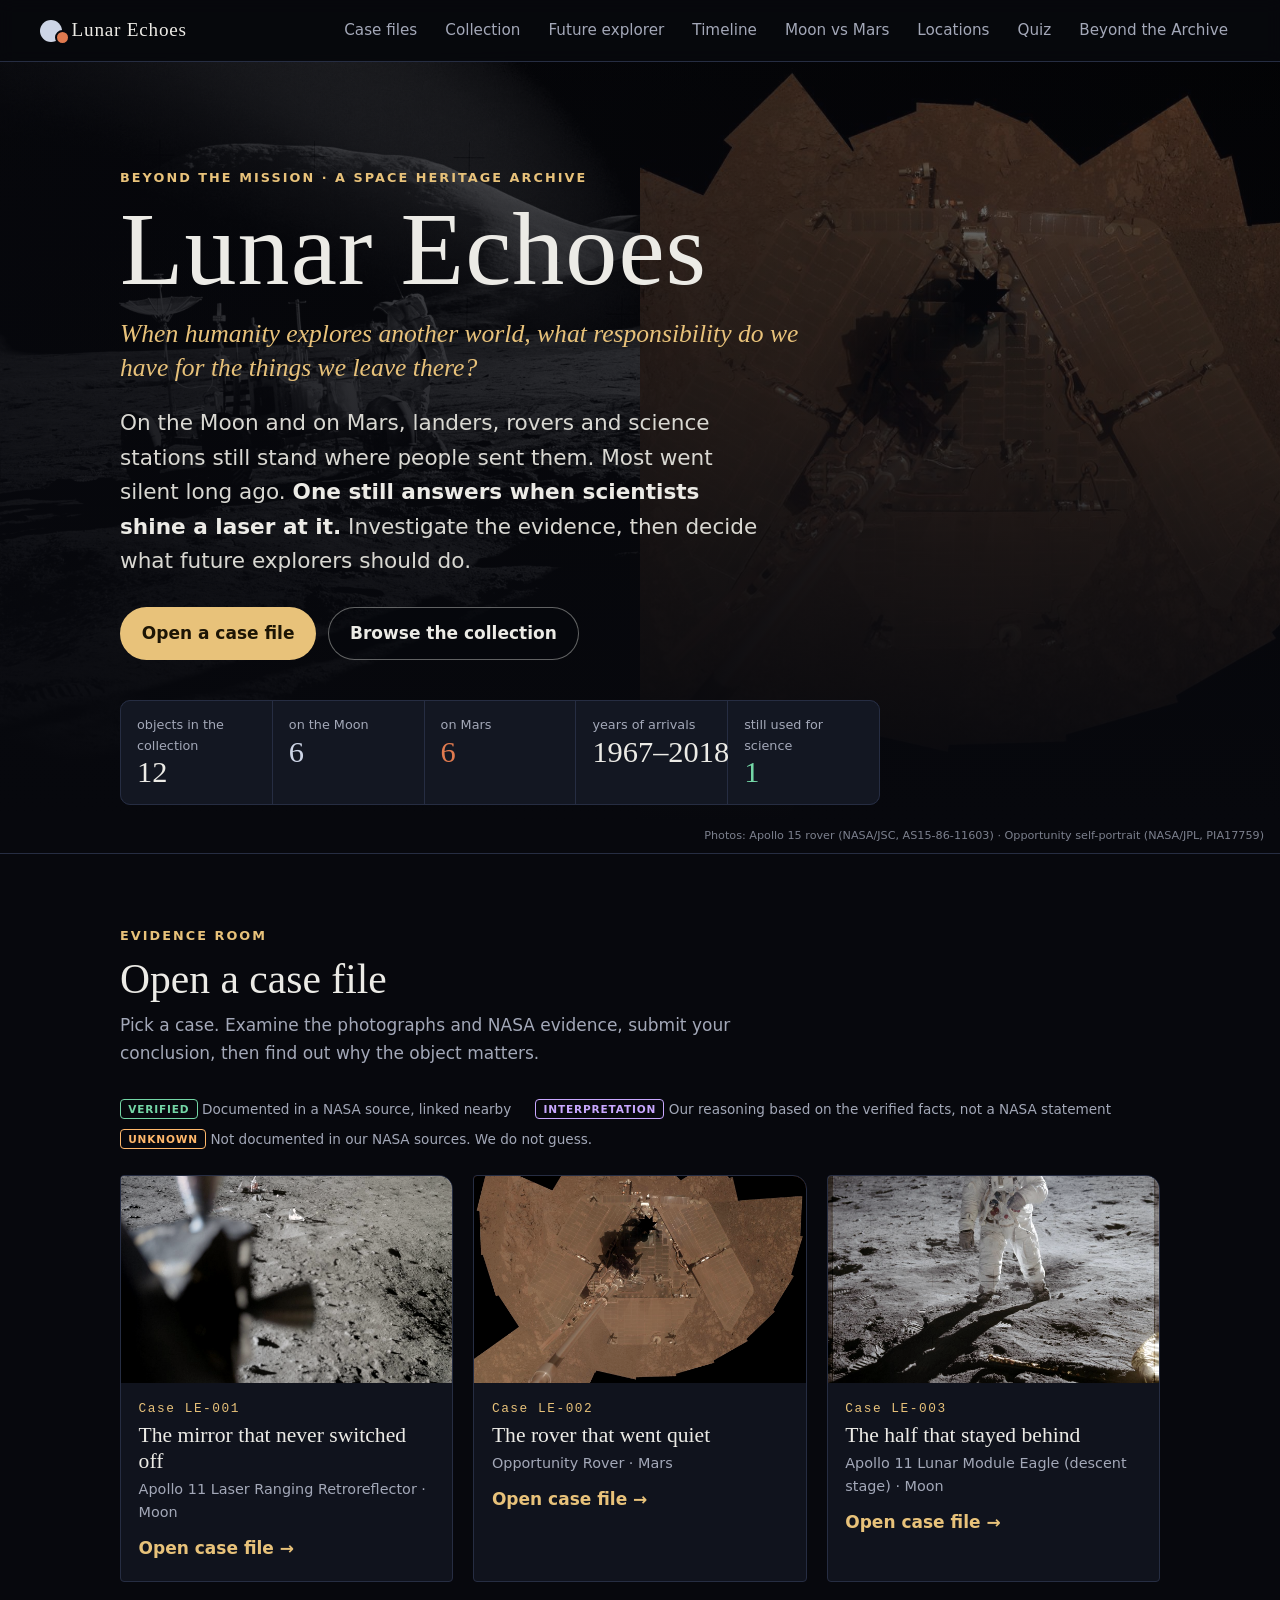
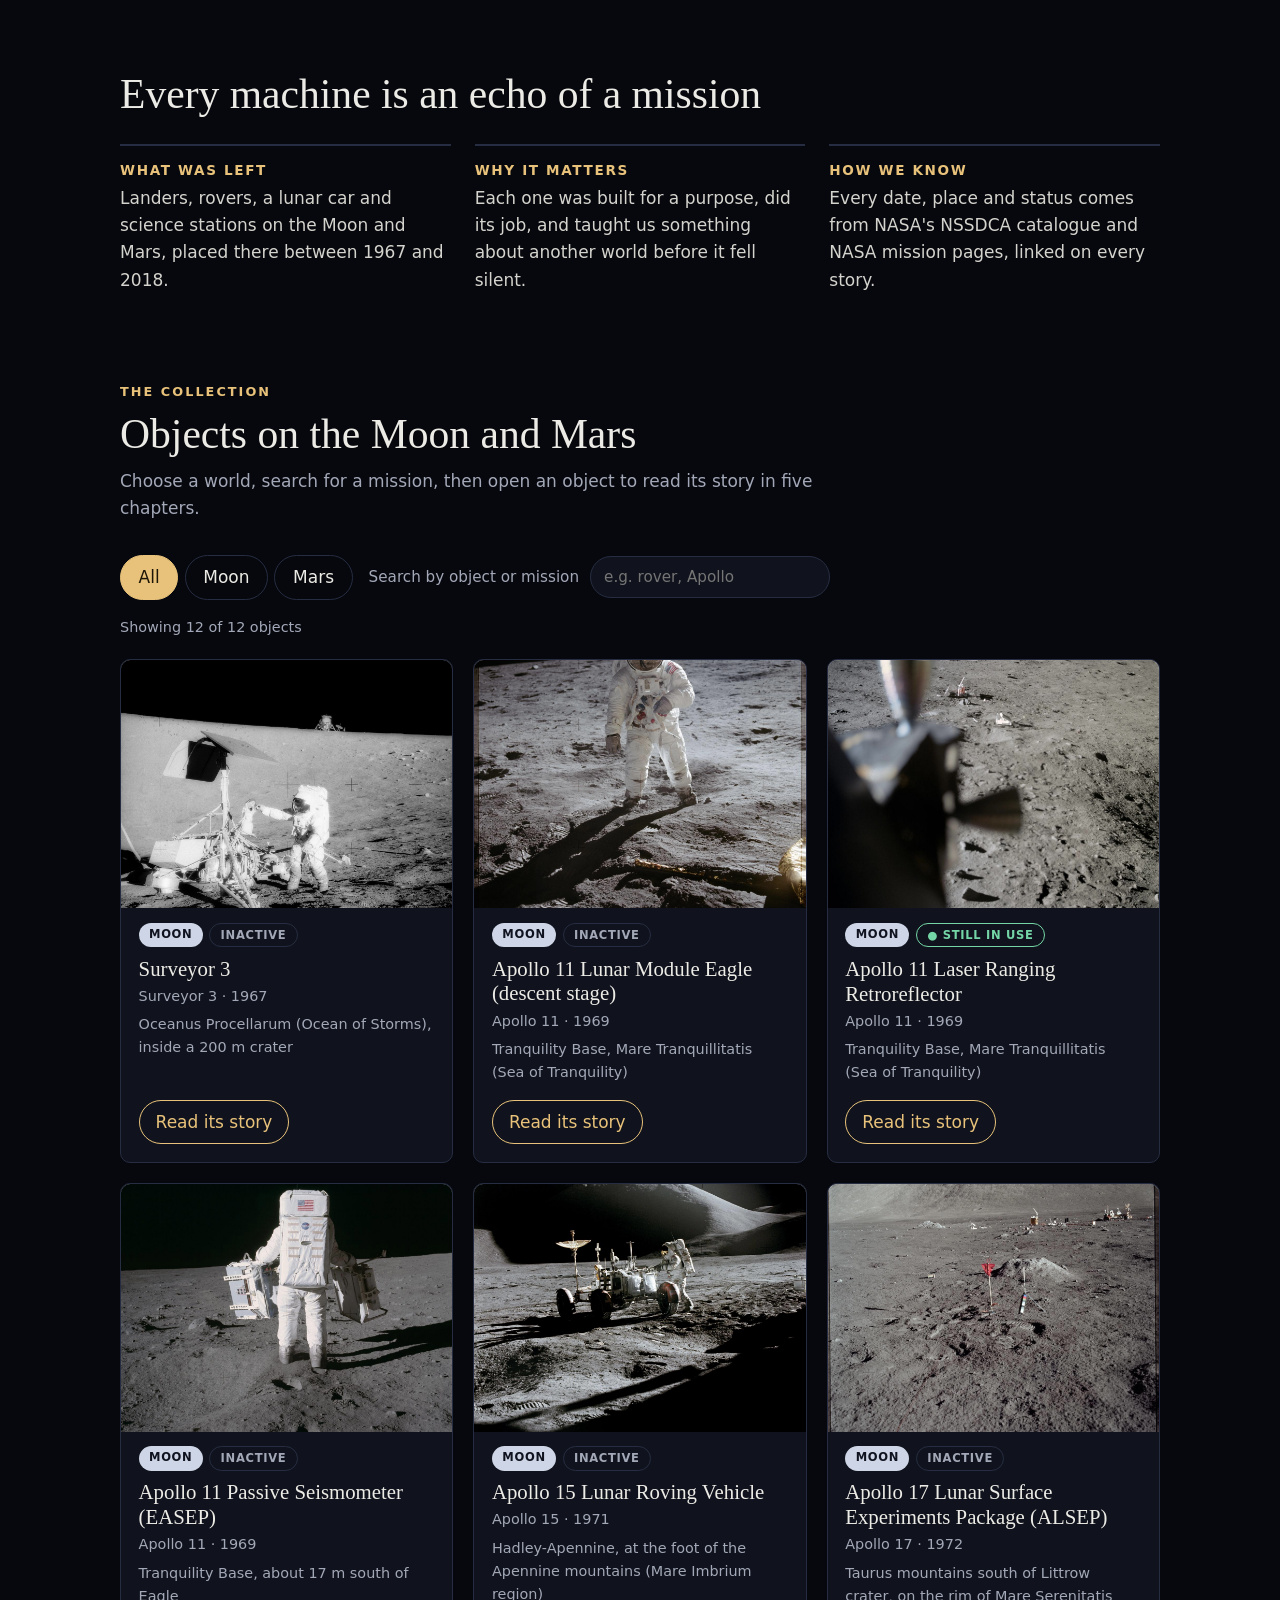
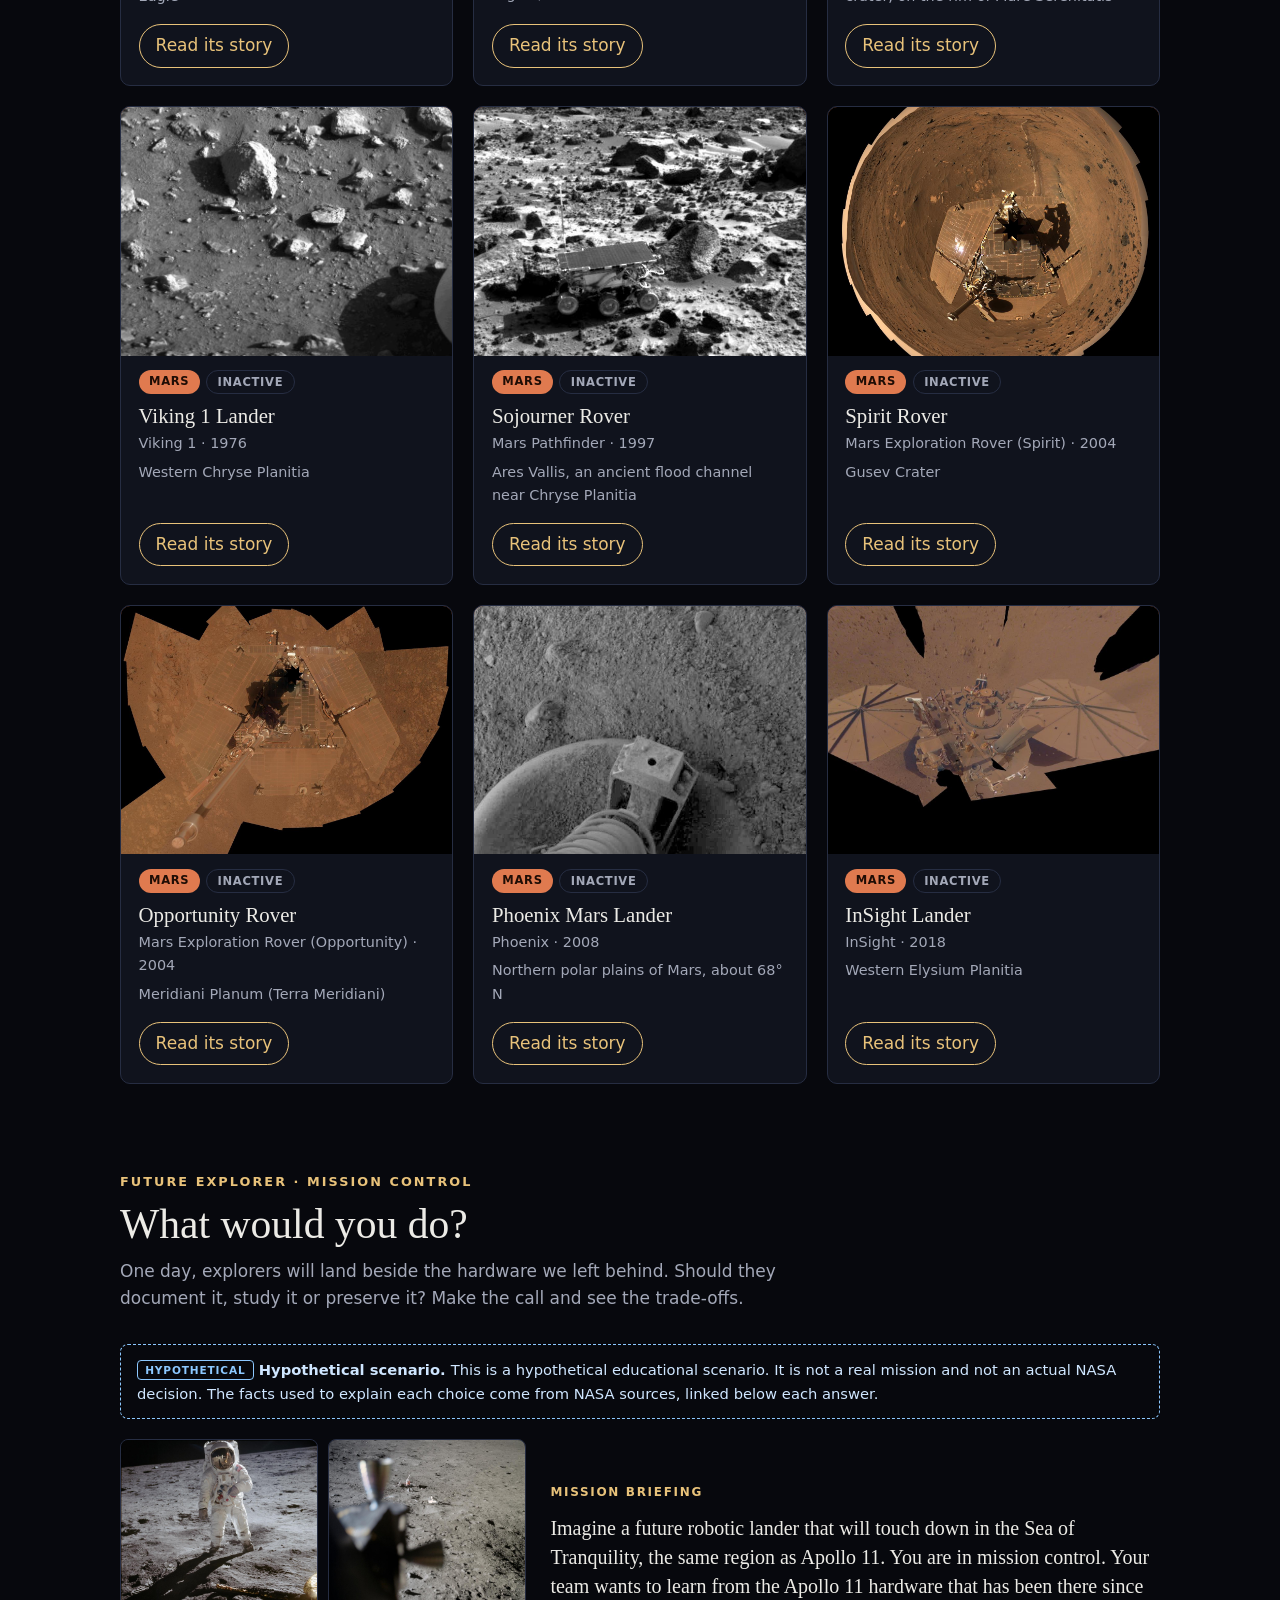
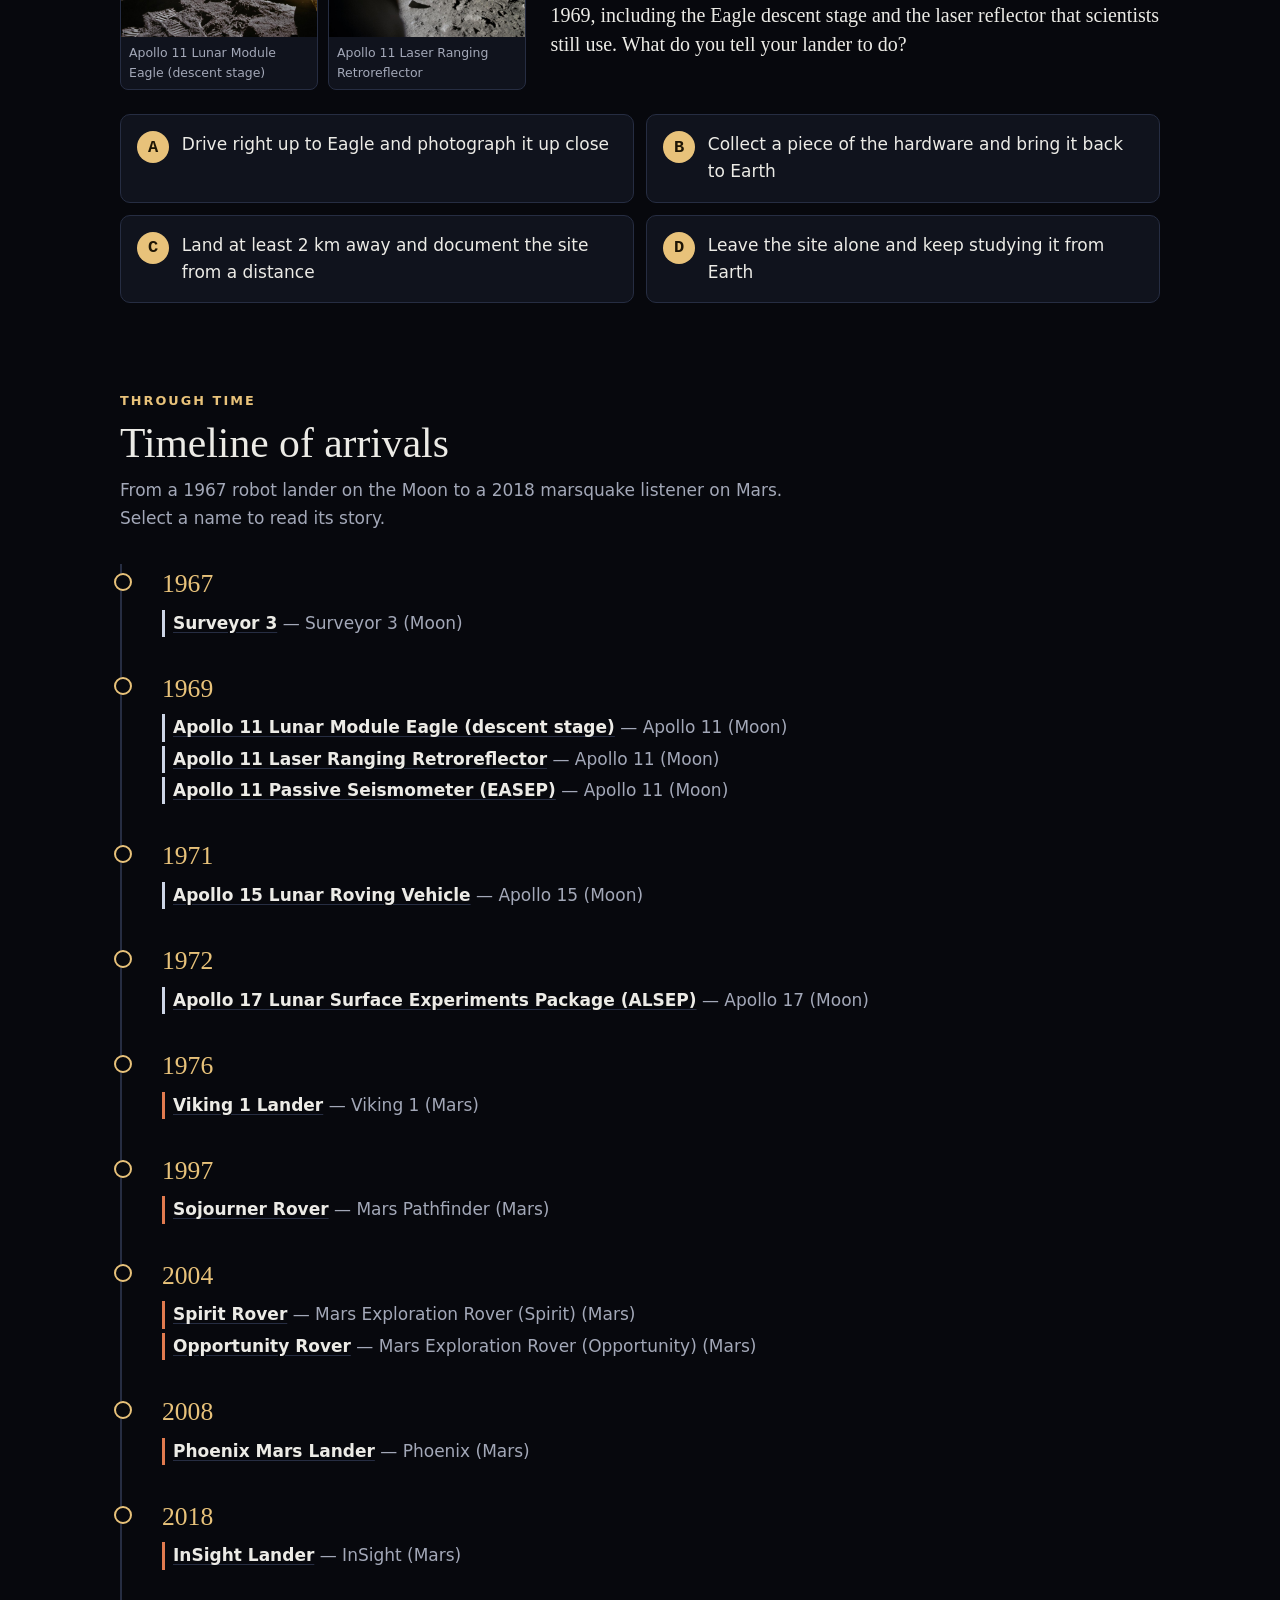
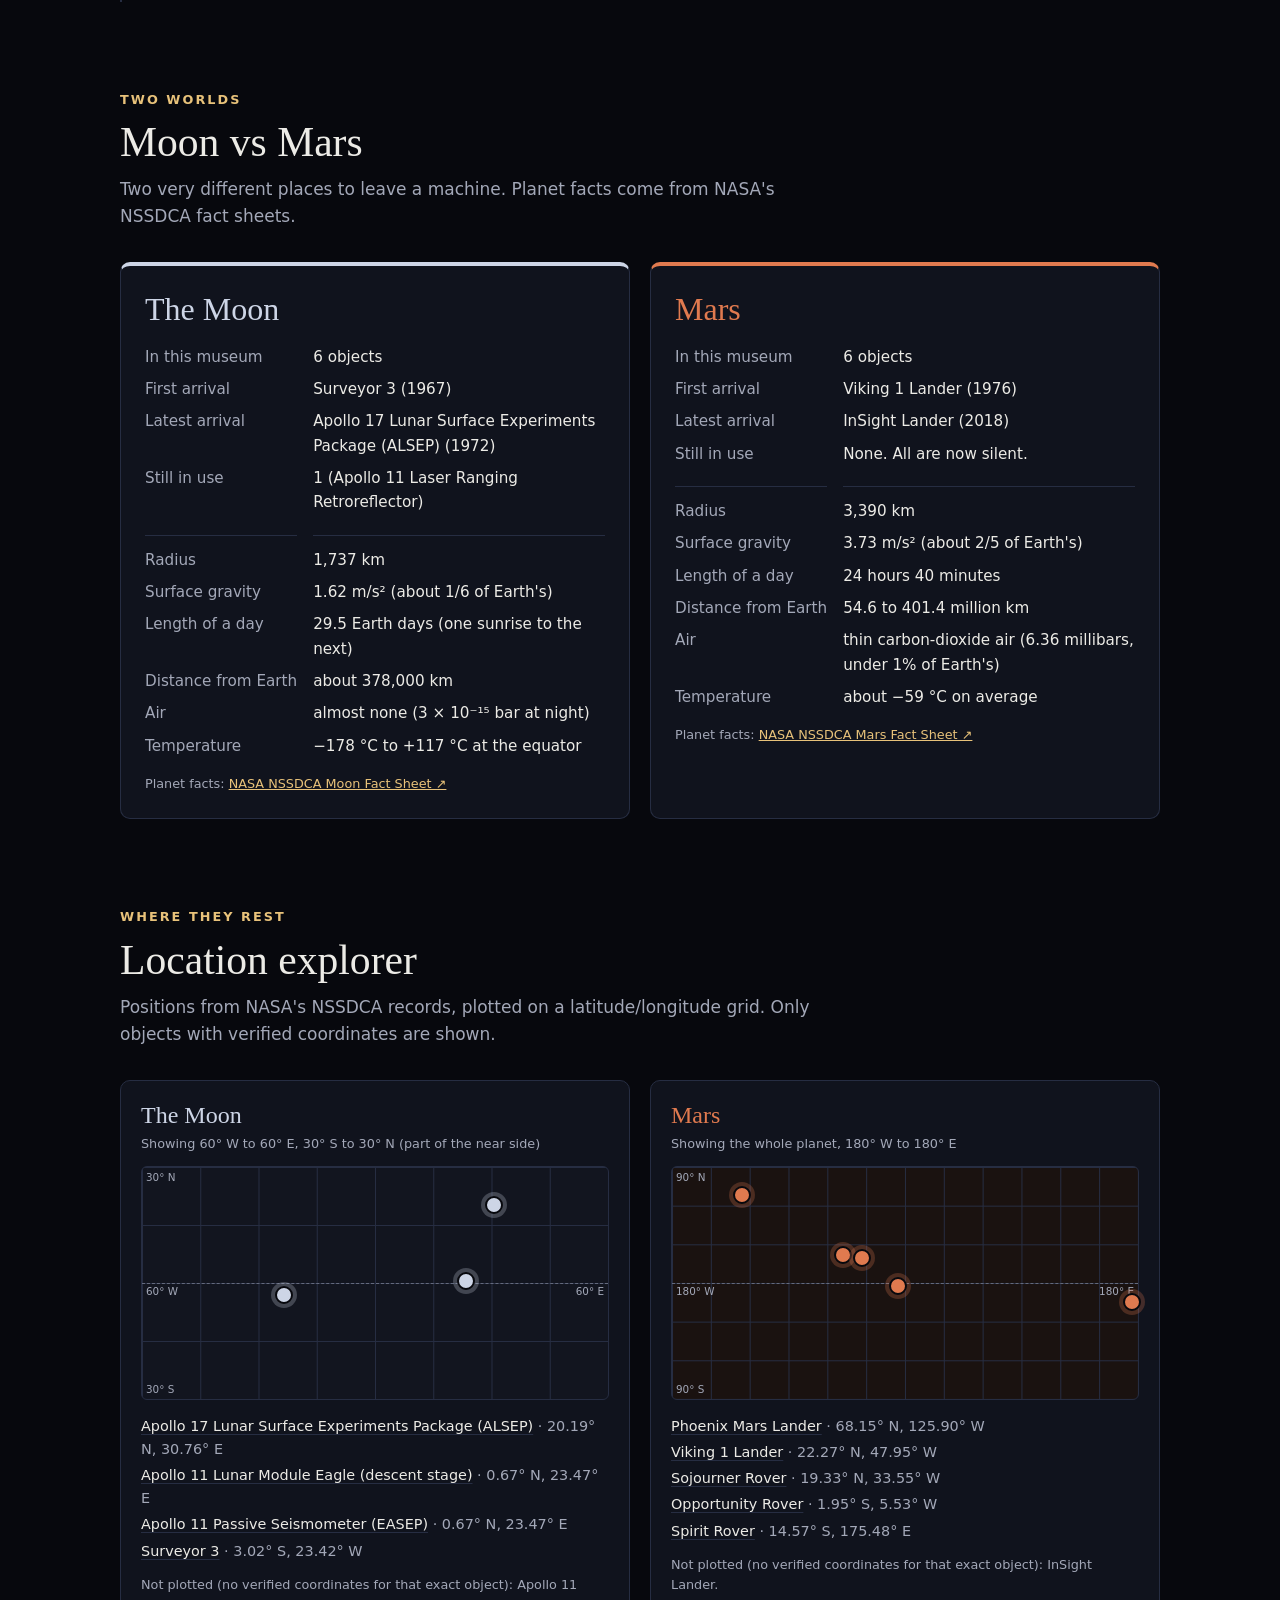
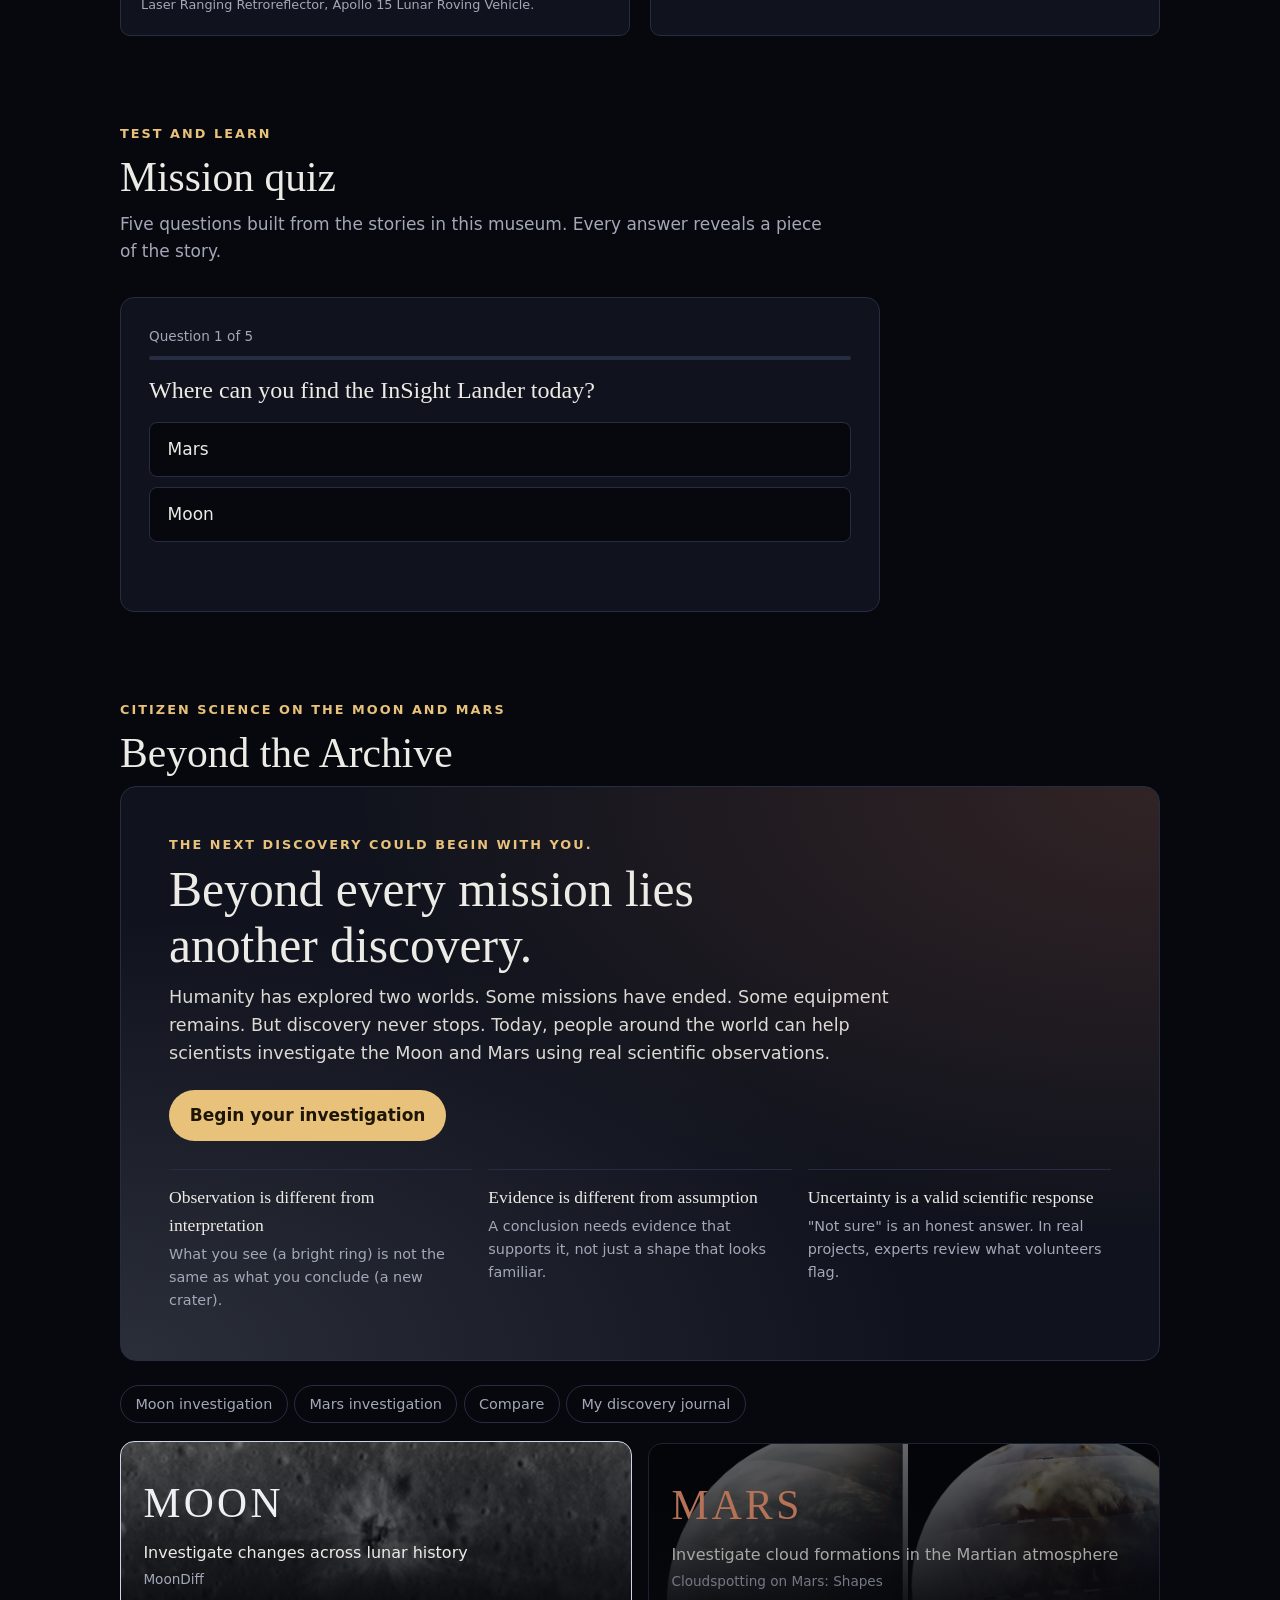
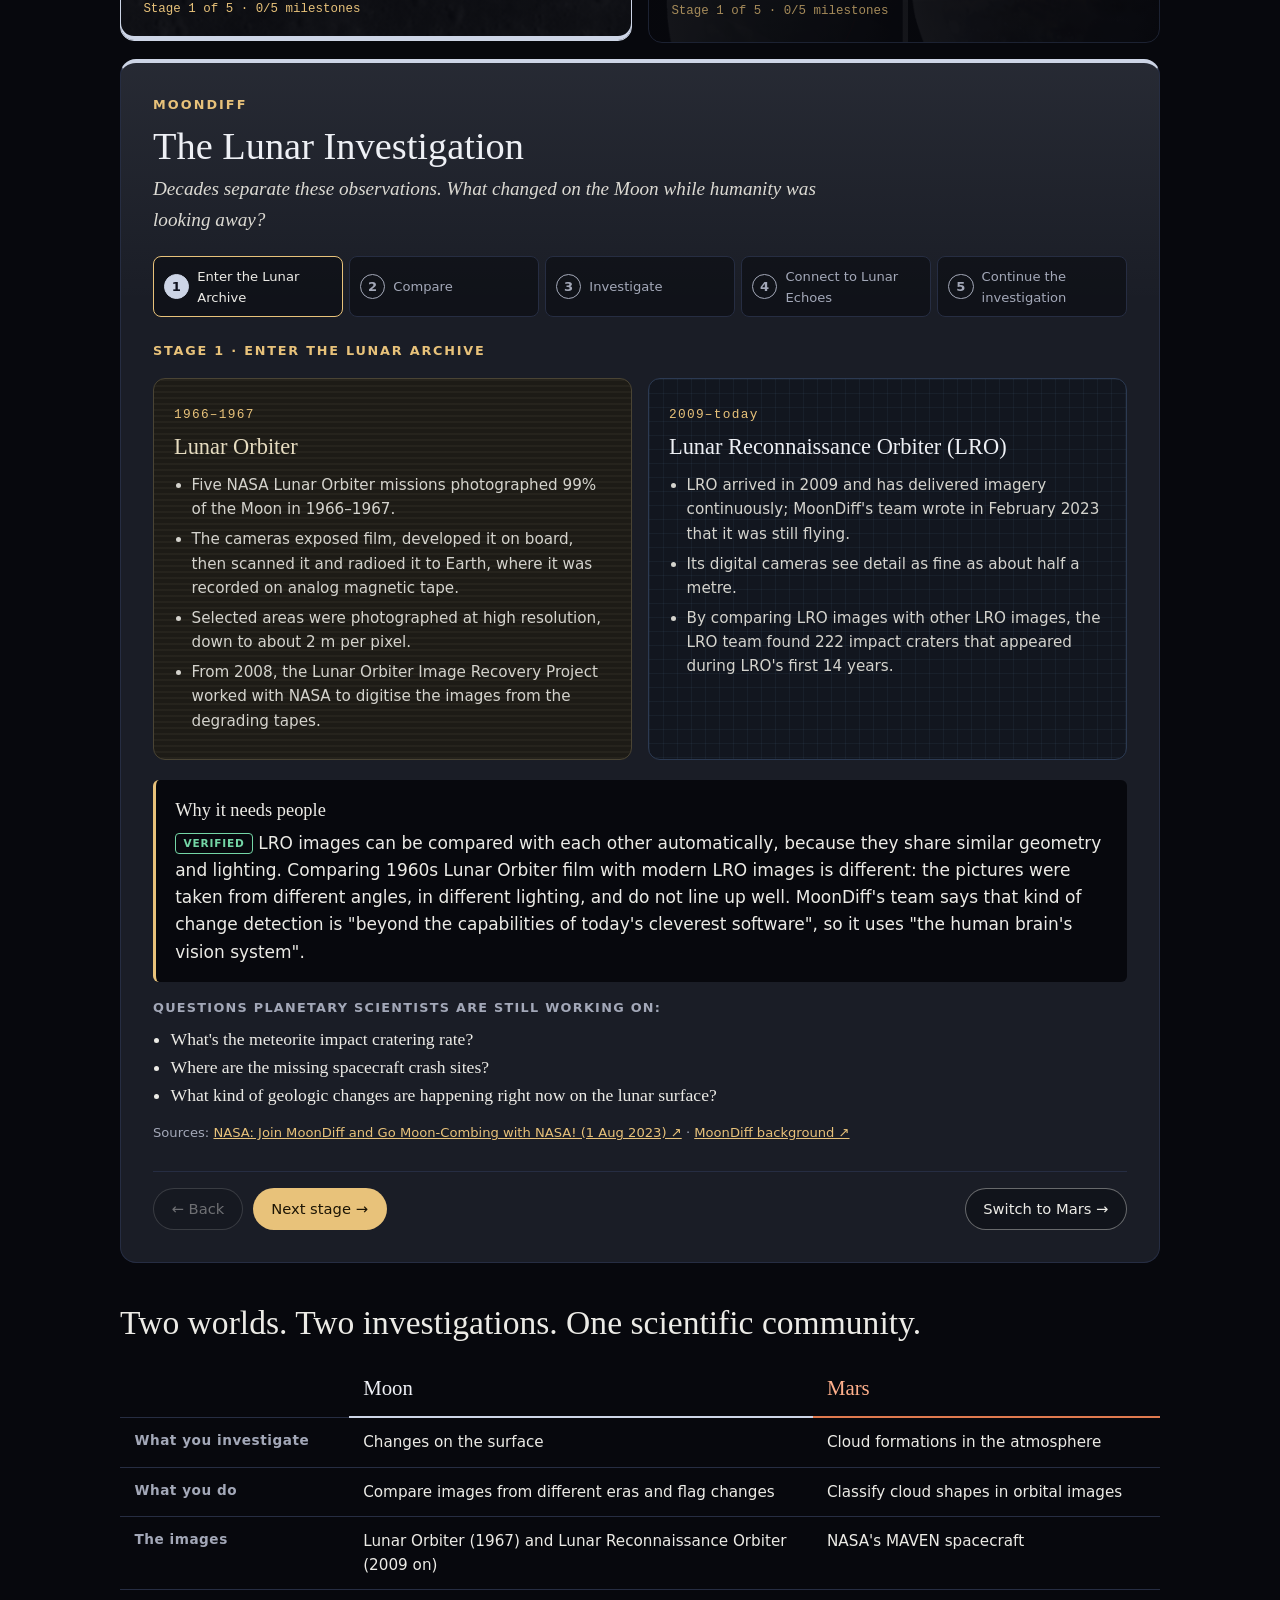
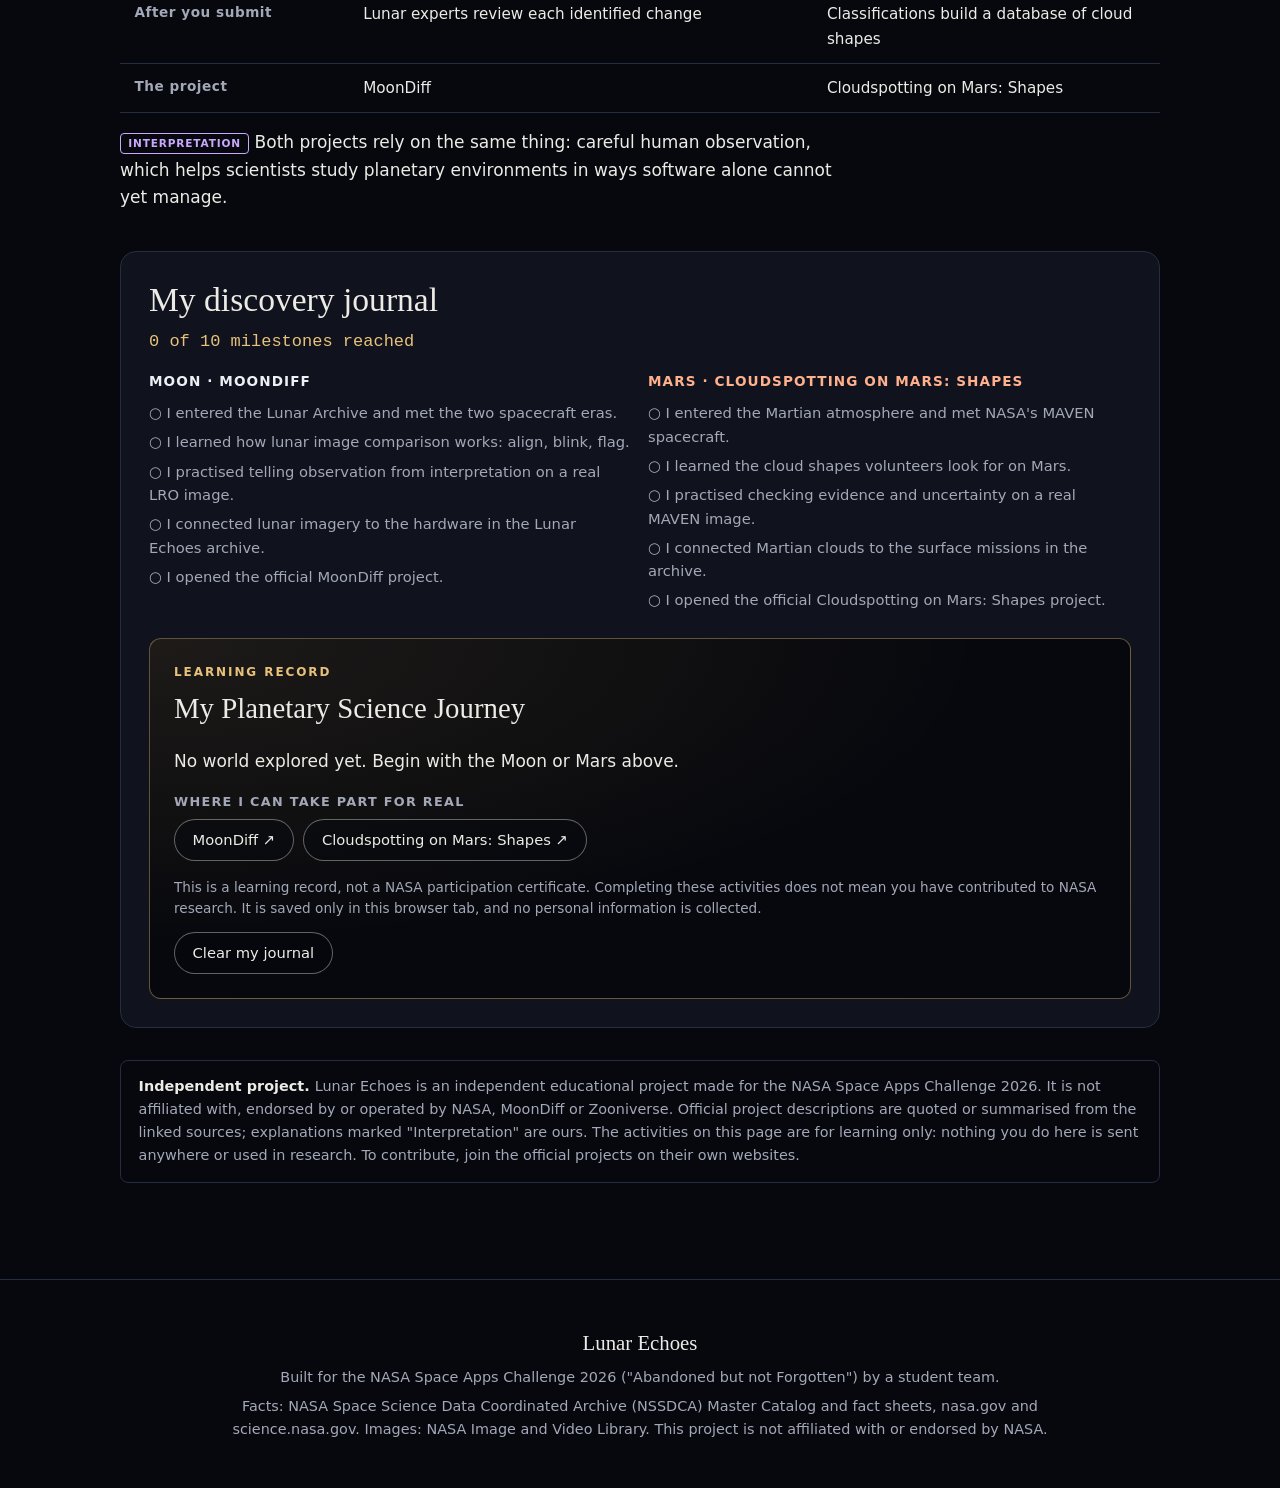
==== commit 4a8205df: "Rebuild Beyond the Archive as a two-world citizen-science experience - Shared intro ("Beyond every m" ====
--- a/index.html
+++ b/index.html
@@ -24,7 +24,7 @@
       <a href="#compare">Moon vs Mars</a>
       <a href="#map">Locations</a>
       <a href="#quiz">Quiz</a>
-      <a href="#beyond">Citizen science</a>
+      <a href="#beyond">Beyond the Archive</a>
     </nav>
   </header>
 
@@ -145,8 +145,8 @@
 
     <!-- ===== Beyond the Archive: NASA citizen science ===== -->
     <section id="beyond" class="beyond" aria-labelledby="beyond-title">
-      <p class="eyebrow">Beyond the archive</p>
-      <h2 id="beyond-title" class="section-title">From discovering history to contributing to science</h2>
+      <p class="eyebrow">Citizen science on the Moon and Mars</p>
+      <h2 id="beyond-title" class="section-title">Beyond the Archive</h2>
       <!-- js/citizen.js fills this from data/citizen-science.json -->
       <div id="beyond-box"></div>
     </section>
--- a/css/style.css
+++ b/css/style.css
@@ -1335,104 +1335,142 @@
 .decision-hint { margin: 0.5rem 0 0; font-size: 0.85rem; color: var(--muted); font-style: italic; }
 
 /* =========================================================
-   Beyond the Archive: NASA citizen science
+   BEYOND THE ARCHIVE: two investigations, observation lab, journal
    ========================================================= */
-.beyond-intro {
-  max-width: 46rem;
-  margin: 0 0 2rem;
-  font-family: var(--serif);
-  font-size: clamp(1.2rem, 2.4vw, 1.5rem);
-  line-height: 1.45;
-  color: #e4e2da;
-}
-.beyond-subtitle,
-.demo-step {
-  margin: 0 0 0.75rem;
-  font-size: 0.8rem;
-  font-weight: 700;
-  letter-spacing: 0.14em;
-  text-transform: uppercase;
-  color: var(--accent);
-}
-.beyond-how { margin-bottom: 2.5rem; }
-.beyond-steps {
-  display: grid;
-  grid-template-columns: repeat(4, minmax(0, 1fr));
-  gap: 1rem;
-  margin: 0 0 0.5rem;
-  padding: 0;
-  list-style: none;
-  counter-reset: step;
-}
-.beyond-step {
+:root {
+  --lunar-white: #eef0f5;
+  --graphite: #1a1d26;
+  --mars-deep: #6e2412;
+}
+
+/* Shared intro */
+.beyond-hero {
+  position: relative;
+  margin: 0 0 1.5rem;
+  padding: clamp(1.5rem, 4vw, 3rem);
+  border: 1px solid var(--line);
+  border-radius: 16px;
+  overflow: hidden;
+  background:
+    radial-gradient(ellipse at 0% 100%, rgba(205, 213, 230, 0.14), transparent 55%),
+    radial-gradient(ellipse at 100% 0%, rgba(224, 122, 79, 0.16), transparent 55%),
+    var(--panel);
+  animation: rise 0.5s ease-out;
+}
+.beyond-tagline-top { margin: 0; color: var(--accent); font-size: 0.8rem; font-weight: 700; letter-spacing: 0.16em; text-transform: uppercase; }
+.beyond-hero-title { margin: 0.4rem 0 0.6rem; max-width: 22ch; font-family: var(--serif); font-weight: 400; font-size: clamp(1.9rem, 4.6vw, 3.1rem); line-height: 1.12; }
+.beyond-hero-text { max-width: 46rem; margin: 0 0 1.4rem; font-size: 1.1rem; color: #dcdad3; }
+.beyond-begin { font: inherit; font-weight: 700; cursor: pointer; border: none; }
+.beyond-principles { display: grid; grid-template-columns: repeat(3, minmax(0, 1fr)); gap: 1rem; margin: 1.75rem 0 0; padding: 0; list-style: none; }
+.beyond-principles li { display: flex; flex-direction: column; gap: 0.25rem; padding-top: 0.8rem; border-top: 1px solid var(--line); font-size: 0.9rem; color: var(--muted); }
+.beyond-principles strong { font-family: var(--serif); font-weight: 400; font-size: 1.1rem; color: var(--text); }
+
+.beyond-subnav { display: flex; flex-wrap: wrap; gap: 0.4rem; margin: 0 0 1.25rem; }
+.beyond-subnav a { padding: 0.4rem 0.9rem; border: 1px solid var(--line); border-radius: 999px; color: var(--muted); text-decoration: none; font-size: 0.9rem; }
+.beyond-subnav a:hover { color: var(--text); border-color: var(--accent); }
+
+/* Two-world selector */
+.world-tabs { display: grid; grid-template-columns: 1fr 1fr; gap: 1rem; margin-bottom: 1rem; }
+.world-tab {
   display: flex;
   flex-direction: column;
-  gap: 0.35rem;
-  padding: 1rem;
-  border: 1px solid var(--line);
-  border-radius: 10px;
-  background: var(--panel);
-  font-size: 0.92rem;
-  color: #d4d3cd;
-}
-.beyond-step strong::before {
-  counter-increment: step;
-  content: counter(step) " · ";
-  color: var(--accent);
-}
-.beyond-step strong { font-family: var(--serif); font-weight: 400; font-size: 1.25rem; color: var(--text); }
-
-.beyond-project {
-  margin: 0 0 2rem;
-  padding: 1.75rem;
+  justify-content: flex-end;
+  gap: 0.2rem;
+  min-height: 200px;
+  padding: 1.25rem 1.4rem;
+  text-align: left;
+  font: inherit;
+  color: var(--text);
+  background-color: var(--panel);
+  background-size: cover;
+  background-position: center;
   border: 1px solid var(--line);
   border-radius: 14px;
-  animation: rise 0.4s ease-out;
-}
-.beyond-project.planet-moon {
-  border-top: 4px solid var(--moon);
-  background: radial-gradient(circle at 100% 0%, rgba(205, 213, 230, 0.08), transparent 45%), var(--panel);
-}
-.beyond-project.planet-mars {
-  border-top: 4px solid var(--mars);
-  background: radial-gradient(circle at 100% 0%, rgba(224, 122, 79, 0.1), transparent 45%), var(--panel);
-}
-.beyond-name { margin: 0.5rem 0 0.1rem; font-family: var(--serif); font-weight: 400; font-size: clamp(1.8rem, 4vw, 2.6rem); }
-.planet-moon .beyond-name { color: var(--moon); }
-.planet-mars .beyond-name { color: var(--mars); }
-.beyond-tagline { margin: 0 0 1.25rem; color: var(--muted); font-style: italic; }
-.beyond-grid {
-  display: grid;
-  grid-template-columns: minmax(0, 5fr) minmax(0, 6fr);
-  gap: 2rem;
-  align-items: start;
-}
-.beyond-info h4 { margin: 1rem 0 0.3rem; font-size: 0.8rem; letter-spacing: 0.12em; text-transform: uppercase; color: var(--muted); }
-.beyond-info h4:first-child { margin-top: 0; }
-.beyond-info p { margin: 0 0 0.5rem; }
-.beyond-connection {
-  margin: 1.25rem 0;
-  padding: 1rem 1.1rem;
-  border-left: 3px solid var(--accent);
-  border-radius: 6px;
-  background: var(--bg);
-}
-.beyond-connection h4 { margin-top: 0; color: var(--accent); }
-.beyond-connection .btn { margin-top: 0.4rem; font: inherit; font-size: 0.92rem; cursor: pointer; }
-.beyond-join { margin-top: 0.5rem; font-size: 1.05rem; }
-.planet-moon .beyond-join { background: var(--moon); color: #10131f; }
-.planet-mars .beyond-join { background: var(--mars); color: #1f0d05; }
-.beyond-join:hover { filter: brightness(1.1); }
-.beyond-join-note { margin-top: 0.4rem; font-size: 0.82rem; color: var(--muted); }
-
-.beyond-demo {
-  padding: 1.25rem;
-  border: 1px dashed var(--line);
-  border-radius: 12px;
-  background: var(--bg);
-}
-.demo-title { margin: 0 0 0.3rem; font-family: var(--serif); font-weight: 400; font-size: 1.4rem; }
-.demo-label { margin: 0 0 0.9rem; font-size: 0.85rem; color: #cfe6ff; }
+  cursor: pointer;
+  opacity: 0.7;
+  transition: opacity 0.25s, border-color 0.25s, transform 0.25s;
+}
+.world-tab:hover { opacity: 0.95; }
+.world-tab[aria-selected="true"] { opacity: 1; transform: translateY(-2px); }
+.world-tab.is-moon[aria-selected="true"] { border-color: var(--moon); box-shadow: inset 0 -4px 0 var(--moon); }
+.world-tab.is-mars[aria-selected="true"] { border-color: var(--mars); box-shadow: inset 0 -4px 0 var(--mars); }
+.world-tab-name { font-family: var(--serif); font-size: clamp(1.8rem, 4vw, 2.6rem); letter-spacing: 0.08em; }
+.world-tab.is-moon .world-tab-name { color: var(--lunar-white); }
+.world-tab.is-mars .world-tab-name { color: #ff9f75; }
+.world-tab-line { font-size: 1rem; }
+.world-tab-project { font-size: 0.85rem; color: var(--muted); }
+.world-tab-progress { margin-top: 0.4rem; font-size: 0.78rem; font-family: "Courier New", Courier, monospace; color: var(--accent); }
+
+/* One world panel */
+.world-panel {
+  margin-bottom: 2.5rem;
+  padding: clamp(1rem, 3vw, 2rem);
+  border: 1px solid var(--line);
+  border-radius: 16px;
+  animation: rise 0.35s ease-out;
+}
+.world-panel.is-moon { background: linear-gradient(180deg, rgba(205, 213, 230, 0.07), transparent 240px), var(--graphite); border-top: 4px solid var(--moon); }
+.world-panel.is-mars { background: linear-gradient(180deg, rgba(224, 122, 79, 0.12), transparent 240px), #160f0d; border-top: 4px solid var(--mars); }
+.world-title { margin: 0.1rem 0 0.3rem; font-family: var(--serif); font-weight: 400; font-size: clamp(1.7rem, 3.8vw, 2.4rem); }
+.is-moon .world-title { color: var(--lunar-white); }
+.is-mars .world-title { color: #ffb08c; }
+.world-opening { margin: 0 0 1.25rem; max-width: 44rem; font-family: var(--serif); font-style: italic; font-size: 1.2rem; color: #dcdad3; }
+
+.stage-stepper { display: grid; grid-template-columns: repeat(5, minmax(0, 1fr)); gap: 0.4rem; margin: 0 0 1.5rem; padding: 0; list-style: none; }
+.stage-step {
+  display: flex;
+  align-items: center;
+  gap: 0.5rem;
+  width: 100%;
+  height: 100%;
+  padding: 0.55rem 0.6rem;
+  font: inherit;
+  font-size: 0.82rem;
+  text-align: left;
+  color: var(--muted);
+  background: rgba(7, 8, 13, 0.5);
+  border: 1px solid var(--line);
+  border-radius: 8px;
+  cursor: pointer;
+}
+.stage-step:hover { color: var(--text); }
+.stage-no { flex: none; display: grid; place-items: center; width: 1.6rem; height: 1.6rem; border-radius: 50%; border: 1px solid currentColor; font-weight: 700; }
+.stage-step[aria-current="step"] { color: var(--text); border-color: var(--accent); }
+.is-moon .stage-step[aria-current="step"] .stage-no { background: var(--moon); color: #10131f; border-color: var(--moon); }
+.is-mars .stage-step[aria-current="step"] .stage-no { background: var(--mars); color: #1f0d05; border-color: var(--mars); }
+.stage { animation: rise 0.3s ease-out; }
+.stage-title { margin: 0 0 1rem; font-size: 0.8rem; font-weight: 700; letter-spacing: 0.14em; text-transform: uppercase; color: var(--accent); }
+.stage-nav { display: flex; flex-wrap: wrap; gap: 0.6rem; margin-top: 1.75rem; padding-top: 1rem; border-top: 1px solid var(--line); }
+.stage-nav .btn,
+.beyond-journal .btn,
+.obs-lab .btn,
+.connect-card .btn,
+.cmp-controls .btn { font: inherit; font-size: 0.92rem; padding: 0.5rem 1.1rem; cursor: pointer; }
+.stage-nav .btn:disabled { opacity: 0.4; cursor: not-allowed; }
+.stage-other { margin-left: auto; }
+
+/* Stage 1: eras */
+.eras { display: grid; grid-template-columns: 1fr 1fr; gap: 1rem; margin-bottom: 1.25rem; }
+.era { padding: 1.25rem; border-radius: 12px; border: 1px solid var(--line); }
+.era ul { margin: 0.5rem 0 0; padding-left: 1.1rem; font-size: 0.95rem; color: #d4d3cd; }
+.era li { margin: 0.35rem 0; }
+.era-label { font-family: "Courier New", Courier, monospace; font-size: 0.8rem; letter-spacing: 0.1em; color: var(--accent); }
+.era-craft { margin: 0.2rem 0 0; font-family: var(--serif); font-weight: 400; font-size: 1.4rem; }
+.era-lo { background: repeating-linear-gradient(0deg, rgba(196, 184, 150, 0.05) 0 2px, transparent 2px 6px), #1d1b16; border-color: #4a4434; }
+.era-lo .era-craft { color: #e6dcc0; }
+.era-lro { background: linear-gradient(rgba(140, 200, 255, 0.05) 1px, transparent 1px) 0 0 / 14px 14px, linear-gradient(90deg, rgba(140, 200, 255, 0.05) 1px, transparent 1px) 0 0 / 14px 14px, #12161f; border-color: #2c3a52; }
+.era-lro .era-craft { color: var(--lunar-white); }
+.era-maven { background: #1b1210; border-color: #4f2a1e; }
+.era-clouds { background: radial-gradient(circle at 100% 0, rgba(255, 255, 255, 0.06), transparent 60%), #1b1210; border-color: #4f2a1e; }
+.era-maven .era-craft, .era-clouds .era-craft { color: #ffb08c; }
+.beyond-callout { margin: 0 0 1rem; padding: 1rem 1.2rem; border-left: 3px solid var(--accent); border-radius: 6px; background: var(--bg); }
+.beyond-callout h5 { margin: 0 0 0.3rem; font-family: var(--serif); font-weight: 400; font-size: 1.15rem; }
+.beyond-callout p { margin: 0; }
+.beyond-small-title { margin: 1rem 0 0.4rem; font-size: 0.8rem; font-weight: 700; letter-spacing: 0.1em; text-transform: uppercase; color: var(--muted); }
+.open-questions { margin: 0 0 0.75rem; padding-left: 1.1rem; font-family: var(--serif); font-size: 1.1rem; }
+
+/* Stage 2 (Moon): comparison illustration */
+.illus-label { margin: 0 0 1rem; font-size: 0.88rem; color: #cfe6ff; }
 .demo-flag {
   display: inline-block;
   padding: 0.05rem 0.45rem;
@@ -1444,82 +1482,125 @@
   text-transform: uppercase;
   color: #8cc8ff;
 }
-.demo-prompt { margin: 0 0 0.75rem; font-weight: 600; }
-
-.find-stage { position: relative; line-height: 0; }
-.find-image-btn {
-  display: block;
-  width: 100%;
-  padding: 0;
-  border: 1px solid var(--line);
-  border-radius: 8px;
-  overflow: hidden;
-  background: var(--panel-2);
-  cursor: crosshair;
-}
-.find-image { width: 100%; aspect-ratio: 1041 / 654; object-fit: cover; }
-.find-marker {
-  position: absolute;
-  width: 34px;
-  height: 34px;
-  margin: -17px 0 0 -17px;
-  border-radius: 50%;
-  pointer-events: none;
-  animation: rise 0.25s ease-out;
-}
-.find-marker.is-guess { border: 3px solid #8cc8ff; box-shadow: 0 0 0 3px rgba(7, 8, 13, 0.6); }
-.find-marker.is-answer { width: 64px; height: 64px; margin: -32px 0 0 -32px; border: 3px dashed var(--ok); box-shadow: 0 0 0 3px rgba(7, 8, 13, 0.6); }
-.find-regions { display: grid; grid-template-columns: repeat(3, 1fr); gap: 0.35rem; margin-top: 0.6rem; }
-.find-region {
-  padding: 0.5rem;
-  font: inherit;
-  font-size: 0.85rem;
-  color: var(--text);
-  background: var(--panel);
-  border: 1px solid var(--line);
-  border-radius: 6px;
-  cursor: pointer;
-}
+.compare-grid { display: grid; grid-template-columns: minmax(0, 2fr) minmax(0, 3fr); gap: 1.5rem; align-items: start; }
+.compare-steps { margin: 0; padding: 0; list-style: none; display: grid; gap: 0.6rem; }
+.compare-step { display: flex; flex-direction: column; gap: 0.2rem; padding: 0.8rem 0.9rem; border: 1px solid var(--line); border-radius: 8px; font-size: 0.9rem; color: var(--muted); transition: border-color 0.2s, color 0.2s; }
+.compare-step strong { color: var(--text); }
+.compare-step.is-current { border-color: var(--accent); color: #dcdad3; }
+.cmp-stage { position: relative; aspect-ratio: 400 / 260; overflow: hidden; border-radius: 10px; border: 1px solid var(--line); background: #0c0d12; cursor: crosshair; }
+.cmp-layer { position: absolute; inset: 0; transition: transform 0.15s, opacity 0.12s; }
+.cmp-layer svg { display: block; width: 100%; height: 100%; }
+.cmp-layer.is-old { filter: sepia(0.35) contrast(1.1); }
+.cmp-tag { position: absolute; top: 0.5rem; padding: 0.15rem 0.5rem; border-radius: 4px; font-size: 0.7rem; font-weight: 700; letter-spacing: 0.08em; background: rgba(7, 8, 13, 0.8); pointer-events: none; }
+.cmp-tag.is-old { left: 0.5rem; color: #e6dcc0; }
+.cmp-tag.is-new { right: 0.5rem; color: var(--lunar-white); }
+.cmp-flag { position: absolute; width: 46px; height: 46px; margin: -23px 0 0 -23px; border-radius: 6px; border: 3px solid #8cc8ff; pointer-events: none; animation: rise 0.2s ease-out; }
+.cmp-flag.is-good { border-color: var(--ok); }
+.cmp-flag.is-warn { border-color: #ffb86b; }
+.cmp-controls { display: flex; flex-wrap: wrap; align-items: center; gap: 0.75rem 1.25rem; margin-top: 0.75rem; }
+.cmp-slider { display: flex; align-items: center; gap: 0.5rem; font-size: 0.9rem; color: var(--muted); }
+.cmp-slider input { accent-color: var(--moon); width: 9rem; }
+.cmp-status { margin: 0.6rem 0 0; font-size: 0.9rem; color: #dcdad3; }
+.cmp-kb { display: flex; flex-wrap: wrap; gap: 0.4rem; margin-top: 0.6rem; }
+.find-region { padding: 0.45rem 0.7rem; font: inherit; font-size: 0.85rem; color: var(--text); background: var(--panel); border: 1px solid var(--line); border-radius: 6px; cursor: pointer; }
 .find-region:hover { border-color: var(--accent); }
-.demo-controls { display: flex; flex-wrap: wrap; gap: 0.5rem; margin: 0.75rem 0; }
-.demo-controls .btn,
-.demo-result .btn,
-.cloud-quiz .btn { font: inherit; font-size: 0.9rem; padding: 0.45rem 1rem; cursor: pointer; }
+.demo-result { margin-top: 1rem; }
 .demo-result p { margin: 0 0 0.5rem; }
-.demo-verdict { font-weight: 700; }
+.demo-verdict { font-weight: 600; }
 .demo-verdict.is-correct { color: var(--ok); }
-.demo-verdict.is-incorrect { color: #ffb4a8; }
-
-.cloud-figure { margin: 0 0 1rem; }
-.cloud-image { width: 100%; aspect-ratio: 1142 / 525; object-fit: cover; border-radius: 8px; background: var(--panel-2); }
-.cloud-figure figcaption { display: flex; flex-direction: column; gap: 0.3rem; margin-top: 0.45rem; font-size: 0.85rem; color: var(--muted); }
+.demo-verdict.is-incorrect { color: #ffcf9e; }
+
+/* Stage 3 (Moon): what to look for */
+.lookfor { display: grid; grid-template-columns: repeat(4, minmax(0, 1fr)); gap: 0.75rem; margin-bottom: 1.5rem; }
+.lookfor-item { padding: 0.9rem; border: 1px solid var(--line); border-radius: 10px; background: rgba(7, 8, 13, 0.4); font-size: 0.9rem; }
+.lookfor-item h5 { margin: 0 0 0.35rem; font-family: var(--serif); font-weight: 400; font-size: 1.05rem; }
+.lookfor-item p { margin: 0; color: #d4d3cd; }
+
+/* Mars: shapes */
+.shapes-grid { display: grid; grid-template-columns: minmax(0, 3fr) minmax(0, 2fr); gap: 1.5rem; align-items: start; }
 .cloud-chips { display: flex; flex-wrap: wrap; gap: 0.4rem; margin-bottom: 0.6rem; }
-.cloud-chip {
-  padding: 0.35rem 0.8rem;
-  font: inherit;
-  font-size: 0.85rem;
-  color: var(--text);
-  background: transparent;
-  border: 1px solid var(--line);
-  border-radius: 999px;
-  cursor: pointer;
-}
+.cloud-chip { padding: 0.4rem 0.85rem; font: inherit; font-size: 0.88rem; color: var(--text); background: transparent; border: 1px solid #4f2a1e; border-radius: 999px; cursor: pointer; }
+.cloud-chip:hover { border-color: var(--mars); }
 .cloud-chip[aria-pressed="true"] { background: var(--mars); border-color: var(--mars); color: #1f0d05; }
-.cloud-type-text { min-height: 3em; margin: 0 0 0.25rem; }
-.cloud-quiz { margin-top: 0.25rem; }
-.cloud-q { font-weight: 600; margin: 0 0 0.6rem; }
-.cloud-options { display: grid; gap: 0.45rem; }
-.cloud-feedback { margin: 0.6rem 0; min-height: 1.4em; }
-.cloud-quiz .quiz-next { margin-top: 0.25rem; }
-
-.beyond-disclaimer {
-  margin: 0;
-  padding: 0.9rem 1.1rem;
-  border: 1px solid var(--line);
-  border-radius: 8px;
-  font-size: 0.9rem;
-  color: var(--muted);
-}
+.cloud-type-text { min-height: 4.5em; margin: 0 0 0.25rem; color: #dcdad3; }
+
+/* Figures */
+.beyond-figure { margin: 0; }
+.beyond-img { width: 100%; border-radius: 10px; background: var(--panel-2); }
+.beyond-figure figcaption { margin-top: 0.4rem; }
+.tn-credit { font-size: 0.8rem; color: var(--muted); }
+.tn-caption { display: block; margin-top: 0.4rem; font-size: 0.88rem; color: #d4d3cd; }
+
+/* Observation lab */
+.obs-lab { padding: 1.25rem; border: 1px dashed var(--line); border-radius: 12px; background: rgba(7, 8, 13, 0.55); }
+.obs-head { margin-bottom: 1rem; }
+.obs-note { font-size: 0.88rem; color: #cfe6ff; }
+.obs-grid { display: grid; grid-template-columns: minmax(0, 1fr) minmax(0, 1fr); gap: 1.5rem; align-items: start; }
+.obs-meta { margin: 0.6rem 0 0; font-size: 0.9rem; color: #d4d3cd; }
+.obs-principle { margin: 0; font-size: 0.75rem; font-weight: 700; letter-spacing: 0.12em; text-transform: uppercase; color: var(--accent); }
+.obs-question { margin: 0.3rem 0 0.8rem; font-family: var(--serif); font-size: 1.25rem; }
+.obs-options { display: grid; gap: 0.5rem; }
+.obs-options .quiz-option.unsure { color: var(--text); border-color: #8cc8ff; background: rgba(140, 200, 255, 0.1); }
+.obs-options .quiz-option.best { border-style: dashed; border-color: var(--ok); color: var(--text); }
+.obs-feedback { min-height: 1.5em; margin: 0.8rem 0; }
+.obs-q .quiz-next { cursor: pointer; }
+.can-cannot { display: grid; gap: 0.2rem; margin: 0.75rem 0 1rem; }
+.can-cannot dt { font-size: 0.78rem; font-weight: 700; letter-spacing: 0.08em; text-transform: uppercase; color: var(--muted); margin-top: 0.5rem; }
+.can-cannot dd { margin: 0; }
+
+/* Stage 4: connect */
+.connect-intro { max-width: 46rem; }
+.connect-grid { display: grid; grid-template-columns: repeat(auto-fit, minmax(220px, 1fr)); gap: 1rem; }
+.connect-card { display: flex; flex-direction: column; border: 1px solid var(--line); border-radius: 12px; overflow: hidden; background: var(--panel); }
+.connect-img { width: 100%; aspect-ratio: 16 / 9; object-fit: cover; }
+.connect-body { display: flex; flex-direction: column; gap: 0.5rem; padding: 0.9rem 1rem 1rem; flex: 1; }
+.connect-body h5 { margin: 0; font-family: var(--serif); font-weight: 400; font-size: 1.15rem; }
+.connect-body p { margin: 0; font-size: 0.92rem; color: #d4d3cd; }
+.connect-body .btn { margin-top: auto; align-self: flex-start; }
+
+/* Stage 5: continue */
+.continue-box { padding: 1.75rem; border-radius: 14px; text-align: center; border: 1px solid var(--line); }
+.continue-box.is-moon { background: radial-gradient(ellipse at 50% 0%, rgba(205, 213, 230, 0.16), transparent 70%), var(--bg); }
+.continue-box.is-mars { background: radial-gradient(ellipse at 50% 0%, rgba(224, 122, 79, 0.2), transparent 70%), var(--bg); }
+.continue-headline { margin: 0 0 1rem; font-family: var(--serif); font-size: clamp(1.4rem, 3vw, 2rem); }
+.continue-btn { font-size: 1.05rem; letter-spacing: 0.06em; text-transform: uppercase; }
+.continue-box.is-moon .continue-btn { background: var(--lunar-white); color: #10131f; }
+.continue-box.is-mars .continue-btn { background: var(--mars); color: #1f0d05; }
+.continue-must { margin: 0.9rem 0 0; font-size: 0.9rem; color: var(--muted); }
+.after-steps { margin: 0 0 1rem; padding-left: 1.3rem; color: #d4d3cd; }
+.after-steps li { margin: 0.35rem 0; }
+.continue-note { font-size: 0.92rem; }
+
+/* Comparison */
+.beyond-compare { margin: 0 0 2.5rem; }
+.beyond-section-title { margin: 0 0 1rem; font-family: var(--serif); font-weight: 400; font-size: clamp(1.5rem, 3.4vw, 2.1rem); }
+.table-scroll { overflow-x: auto; }
+.beyond-table { width: 100%; border-collapse: collapse; font-size: 0.95rem; }
+.beyond-table th, .beyond-table td { padding: 0.75rem 0.9rem; text-align: left; vertical-align: top; border-bottom: 1px solid var(--line); }
+.beyond-table thead th { font-family: var(--serif); font-weight: 400; font-size: 1.3rem; }
+.beyond-table thead th.is-moon { color: var(--lunar-white); border-bottom: 2px solid var(--moon); }
+.beyond-table thead th.is-mars { color: #ffb08c; border-bottom: 2px solid var(--mars); }
+.beyond-table tbody th { width: 22%; font-weight: 600; color: var(--muted); font-size: 0.85rem; letter-spacing: 0.04em; }
+.beyond-compare-summary { margin-top: 1rem; max-width: 46rem; }
+
+/* Discovery journal */
+.beyond-journal { margin: 0 0 2rem; padding: clamp(1rem, 3vw, 1.75rem); border: 1px solid var(--line); border-radius: 16px; background: var(--panel); }
+.journal-progress { margin: -0.5rem 0 1rem; font-family: "Courier New", Courier, monospace; color: var(--accent); }
+.journal-cols { display: grid; grid-template-columns: 1fr 1fr; gap: 1rem; margin-bottom: 1.25rem; }
+.journal-col h4 { margin: 0 0 0.5rem; font-size: 0.85rem; letter-spacing: 0.08em; text-transform: uppercase; }
+.journal-col.is-moon h4 { color: var(--lunar-white); }
+.journal-col.is-mars h4 { color: #ffb08c; }
+.journal-list { margin: 0; padding: 0; list-style: none; font-size: 0.92rem; color: var(--muted); }
+.journal-list li { margin: 0.35rem 0; }
+.journal-list li.is-done { color: var(--text); }
+.journey-summary { padding: 1.5rem; border-radius: 12px; border: 1px solid rgba(232, 194, 122, 0.4); background: radial-gradient(ellipse at 0 0, rgba(232, 194, 122, 0.1), transparent 60%), var(--bg); }
+.journey-kicker { margin: 0; font-size: 0.75rem; font-weight: 700; letter-spacing: 0.16em; text-transform: uppercase; color: var(--accent); }
+.journey-title { margin: 0.2rem 0 0.75rem; font-family: var(--serif); font-weight: 400; font-size: 1.8rem; }
+.journey-summary ul { margin: 0 0 0.5rem; padding-left: 1.1rem; }
+.journey-links { display: flex; flex-wrap: wrap; gap: 0.6rem; }
+.journey-note { margin: 1rem 0 0.75rem; font-size: 0.85rem; color: var(--muted); }
+
+.beyond-disclaimer { margin: 0; padding: 0.9rem 1.1rem; border: 1px solid var(--line); border-radius: 8px; font-size: 0.9rem; color: var(--muted); }
 .beyond-disclaimer strong { color: var(--text); }
 
 /* Respect users who prefer less motion */
--- a/css/responsive.css
+++ b/css/responsive.css
@@ -7,8 +7,15 @@
   .case-grid,
   .decision-brief { grid-template-columns: 1fr; }
   .case-photo { position: static; }
-  .beyond-grid { grid-template-columns: 1fr; }
-  .beyond-steps { grid-template-columns: 1fr 1fr; }
+  .compare-grid,
+  .shapes-grid,
+  .obs-grid,
+  .eras { grid-template-columns: 1fr; }
+  .lookfor { grid-template-columns: 1fr 1fr; }
+  .stage-name { display: none; }
+  .stage-step { justify-content: center; }
+  .stage-step[aria-current="step"] .stage-name { display: inline; }
+  .stage-stepper { grid-template-columns: repeat(5, auto); }
   .card-grid { grid-template-columns: repeat(2, 1fr); }
   .hero-stats { grid-template-columns: repeat(3, minmax(0, 1fr)); }
   .compare,
@@ -54,7 +61,16 @@
   .decision-choices,
   .decision-tradeoffs { grid-template-columns: 1fr; }
   .passport-id { grid-template-columns: 1fr 1fr; }
-  .beyond-project { padding: 1.1rem; }
-  .beyond-steps { grid-template-columns: 1fr; }
+  .world-tabs,
+  .beyond-principles,
+  .journal-cols,
+  .lookfor { grid-template-columns: 1fr; }
+  .world-tab { min-height: 140px; }
+  .stage-stepper { grid-template-columns: repeat(5, minmax(0, 1fr)); gap: 0.25rem; }
+  .stage-step { padding: 0.4rem 0.1rem; }
+  .stage-step[aria-current="step"] .stage-name { display: none; }
+  .stage-other { margin-left: 0; }
+  .continue-box { padding: 1.25rem; }
+  .beyond-table tbody th { width: auto; }
   .passport-section { padding-left: 2.4rem; }
 }
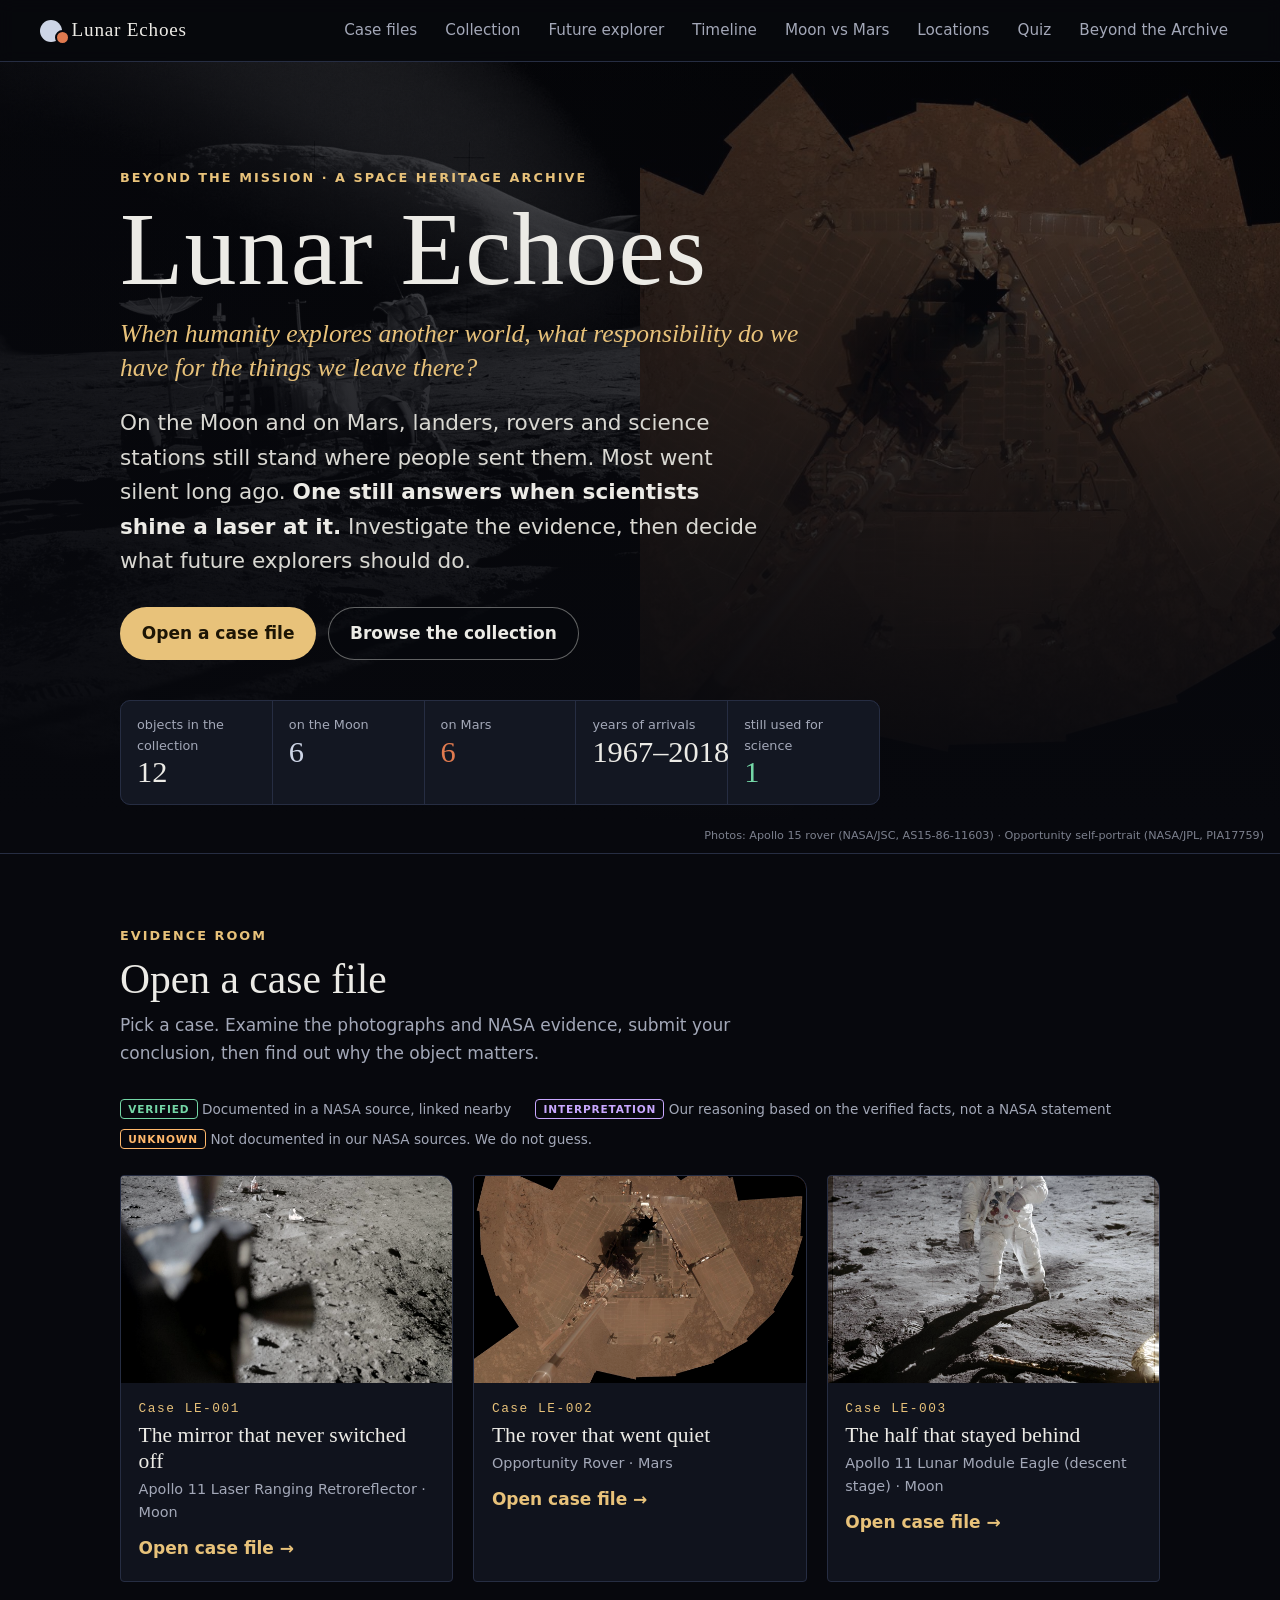
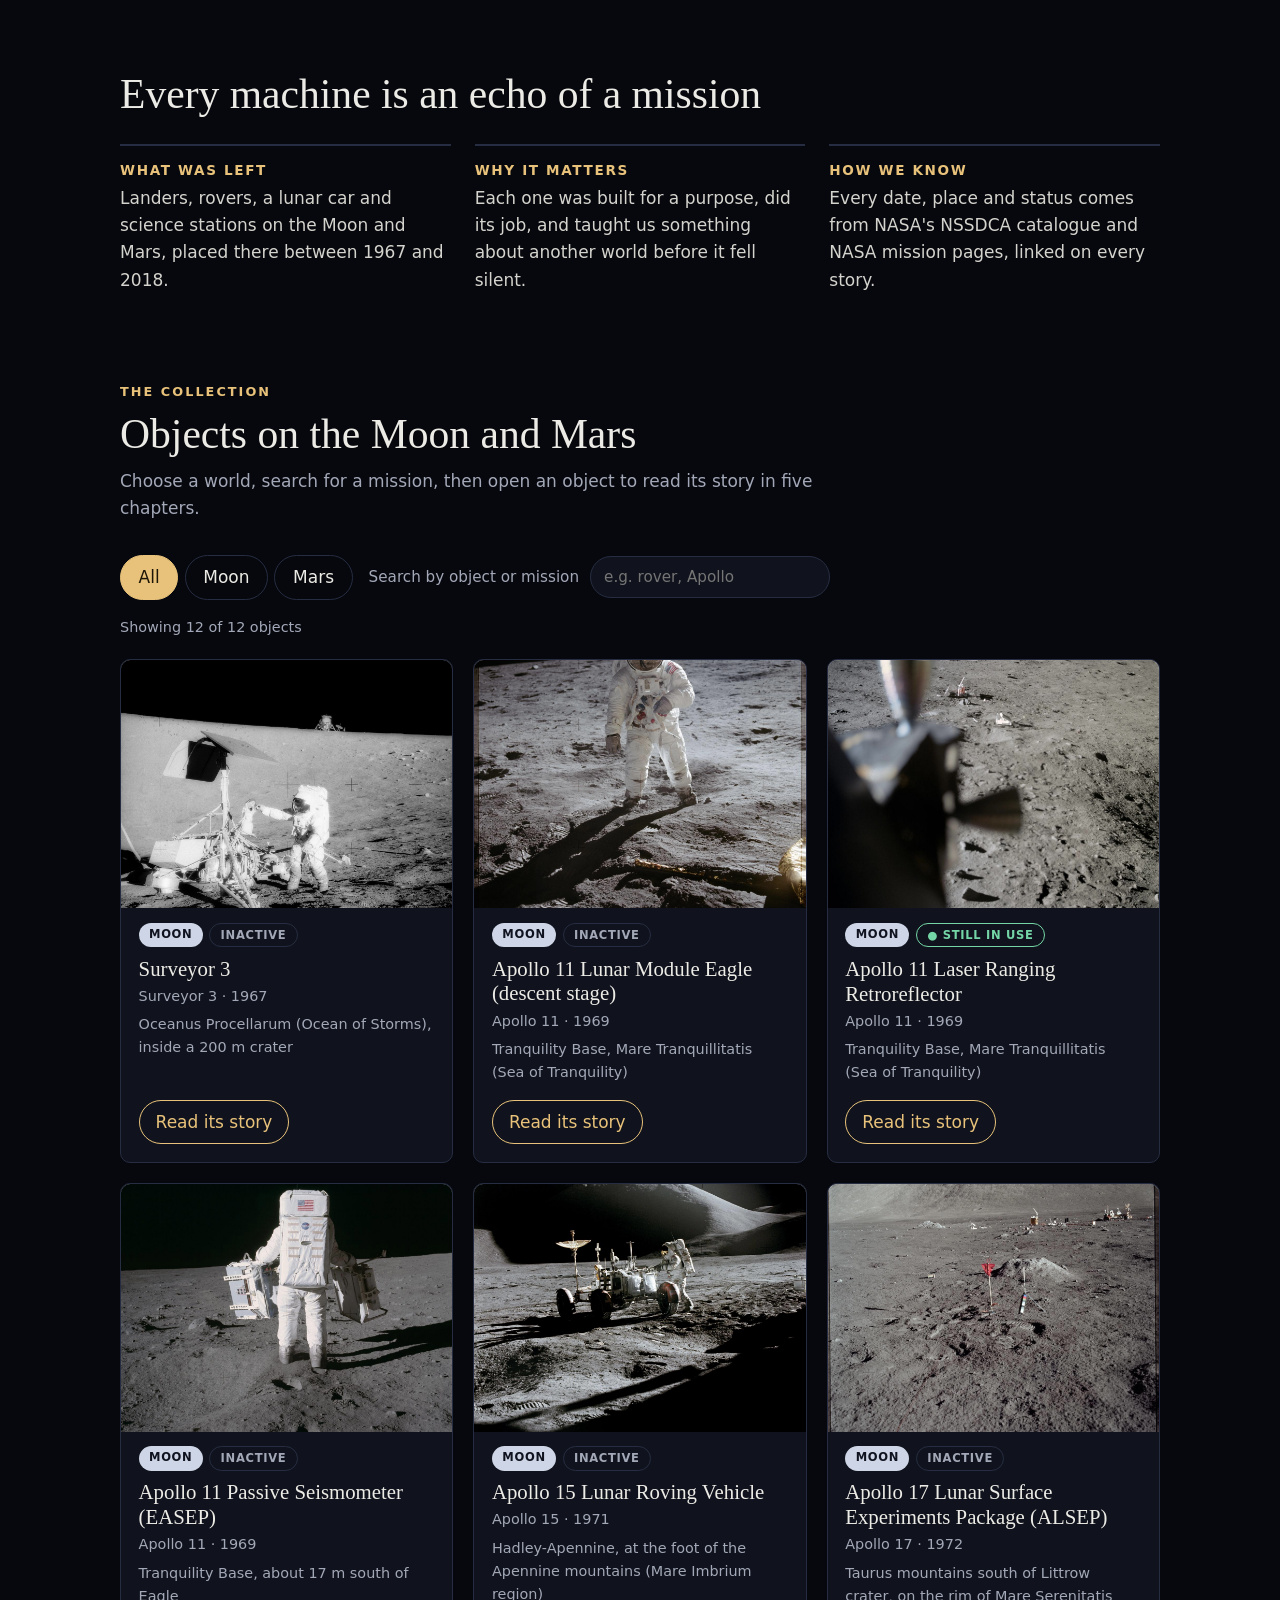
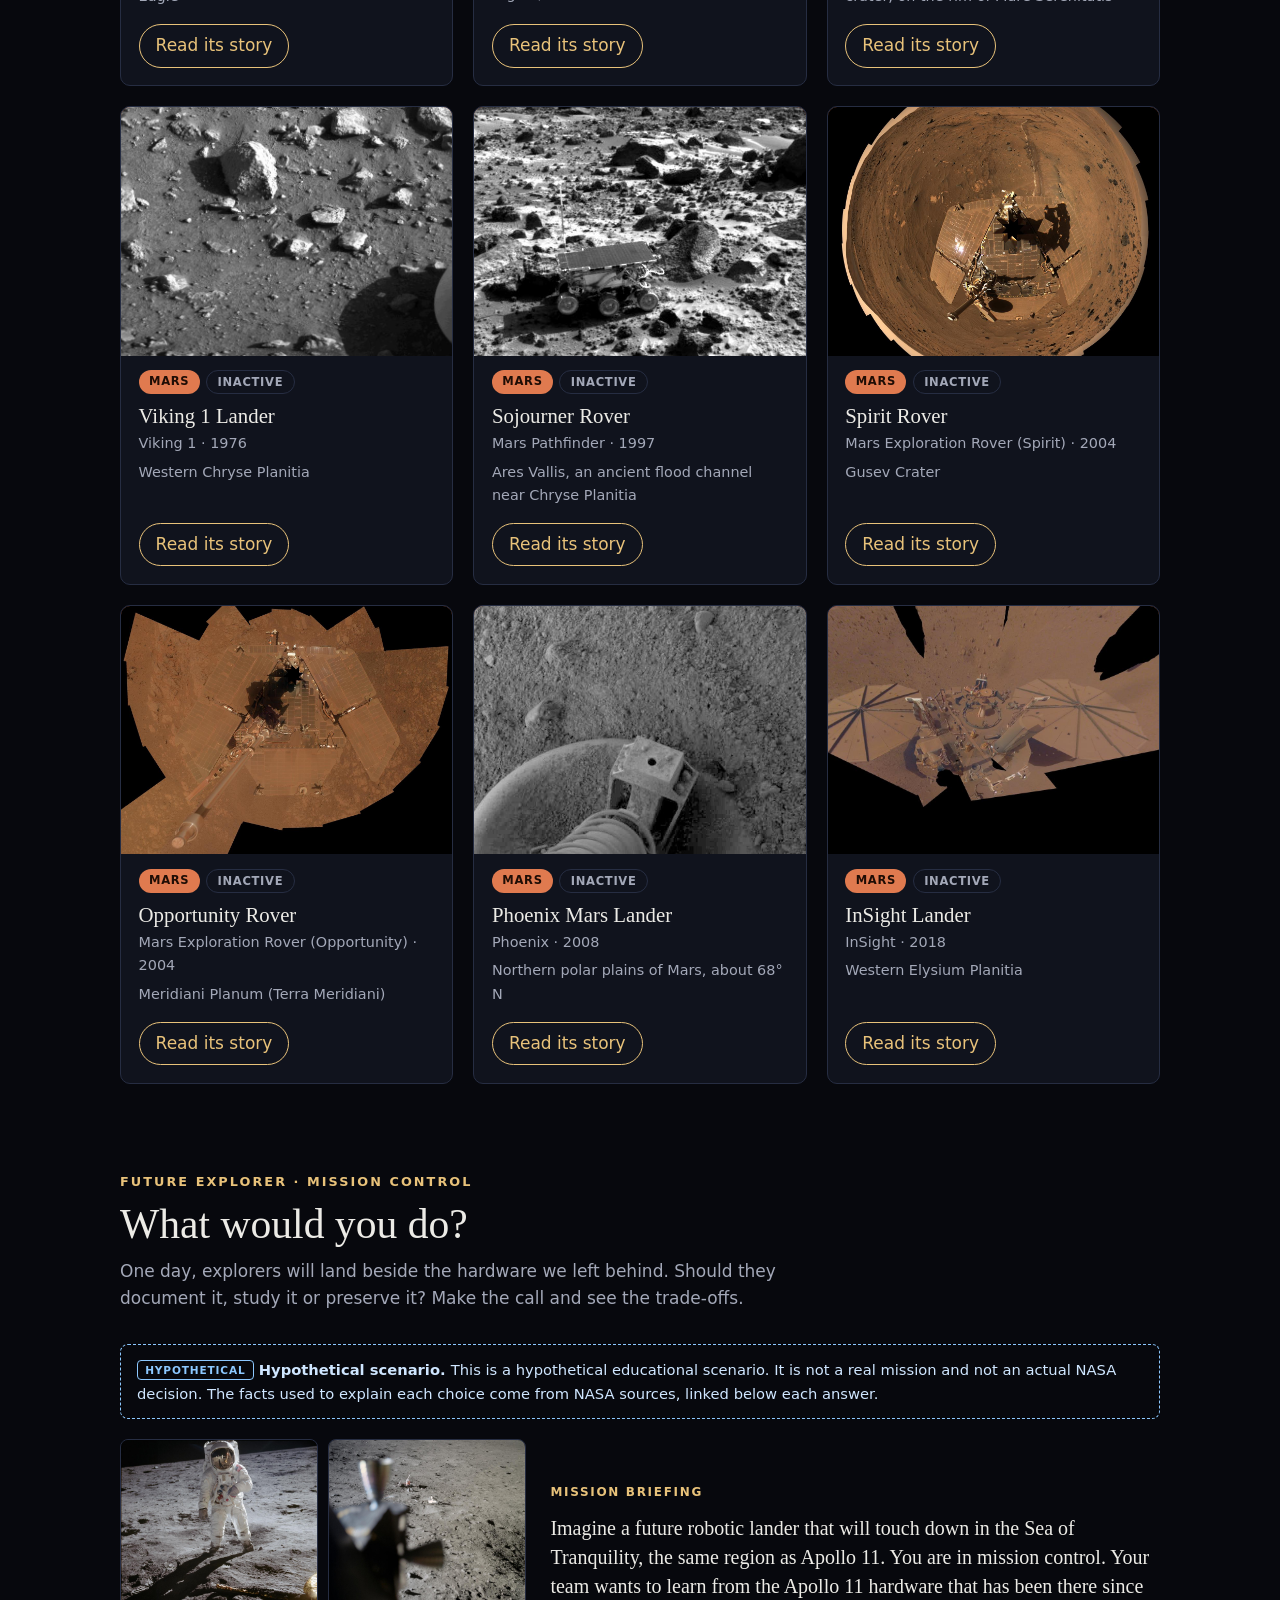
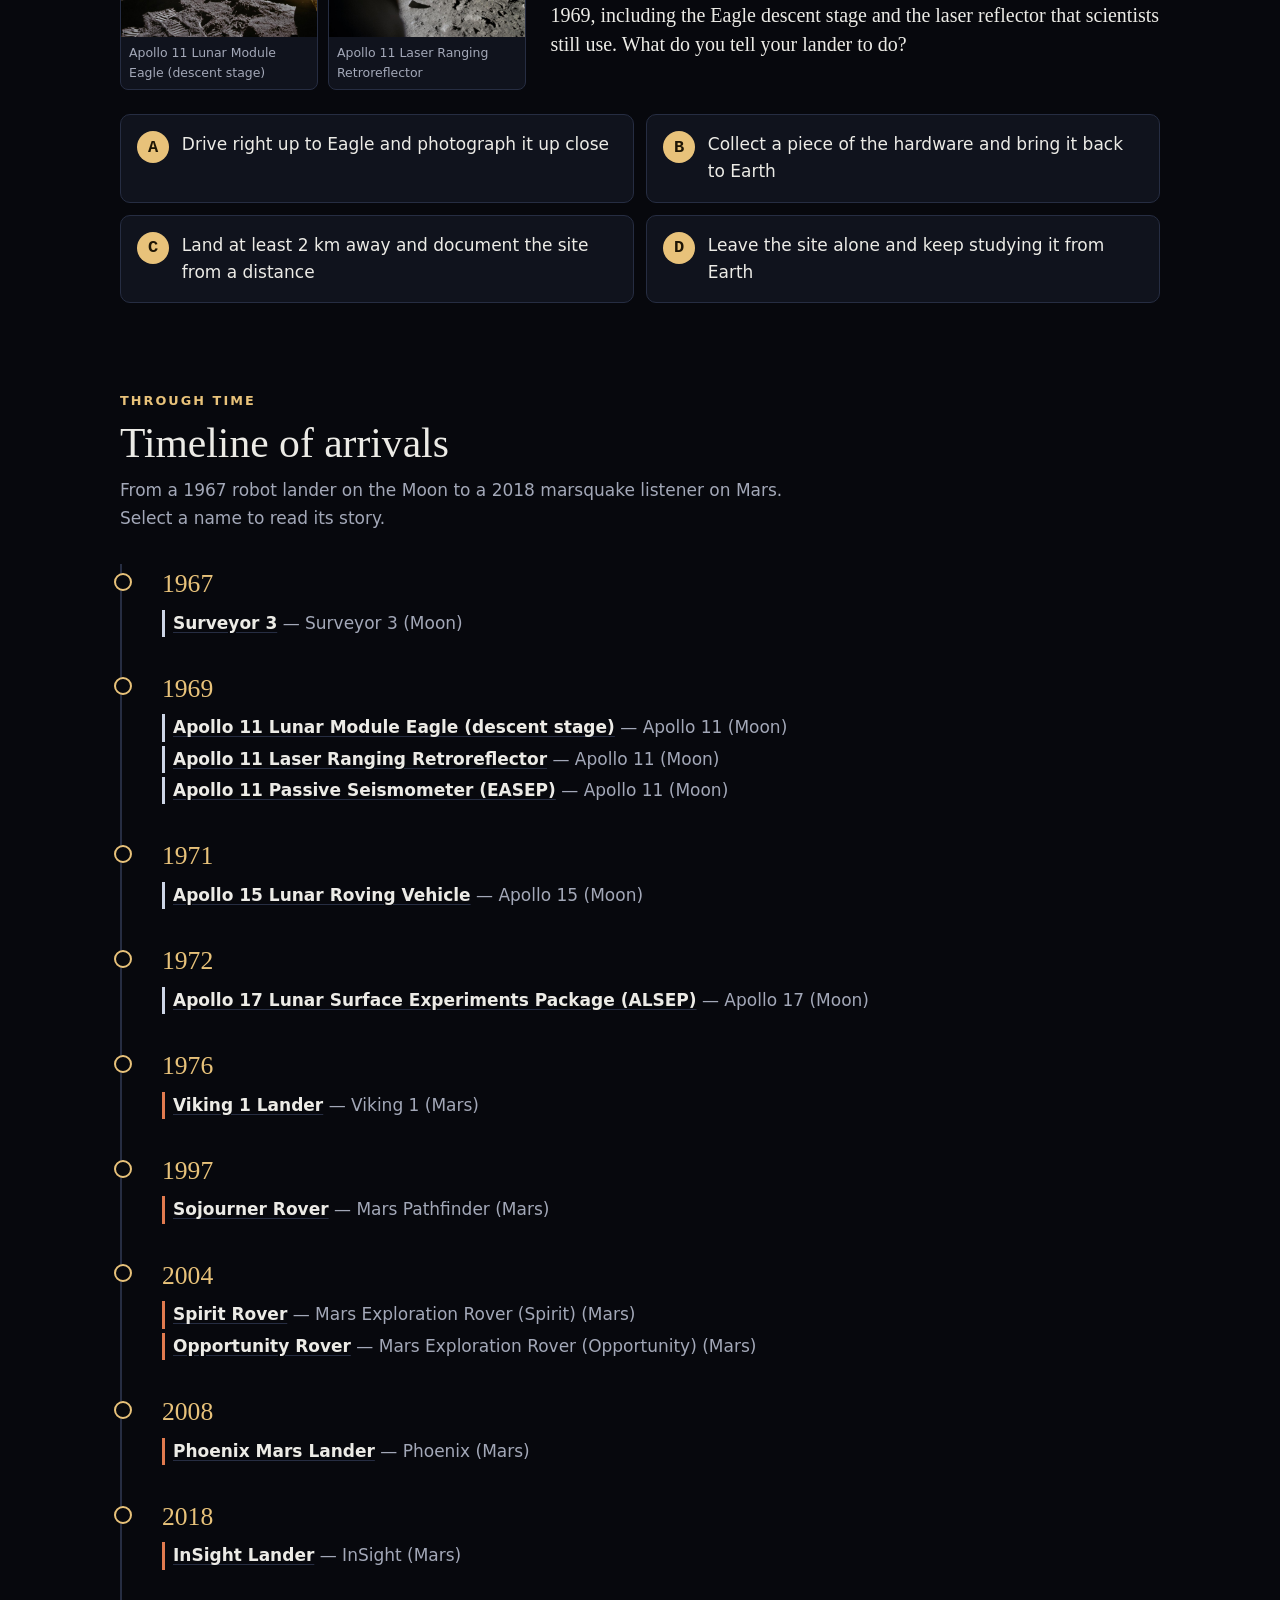
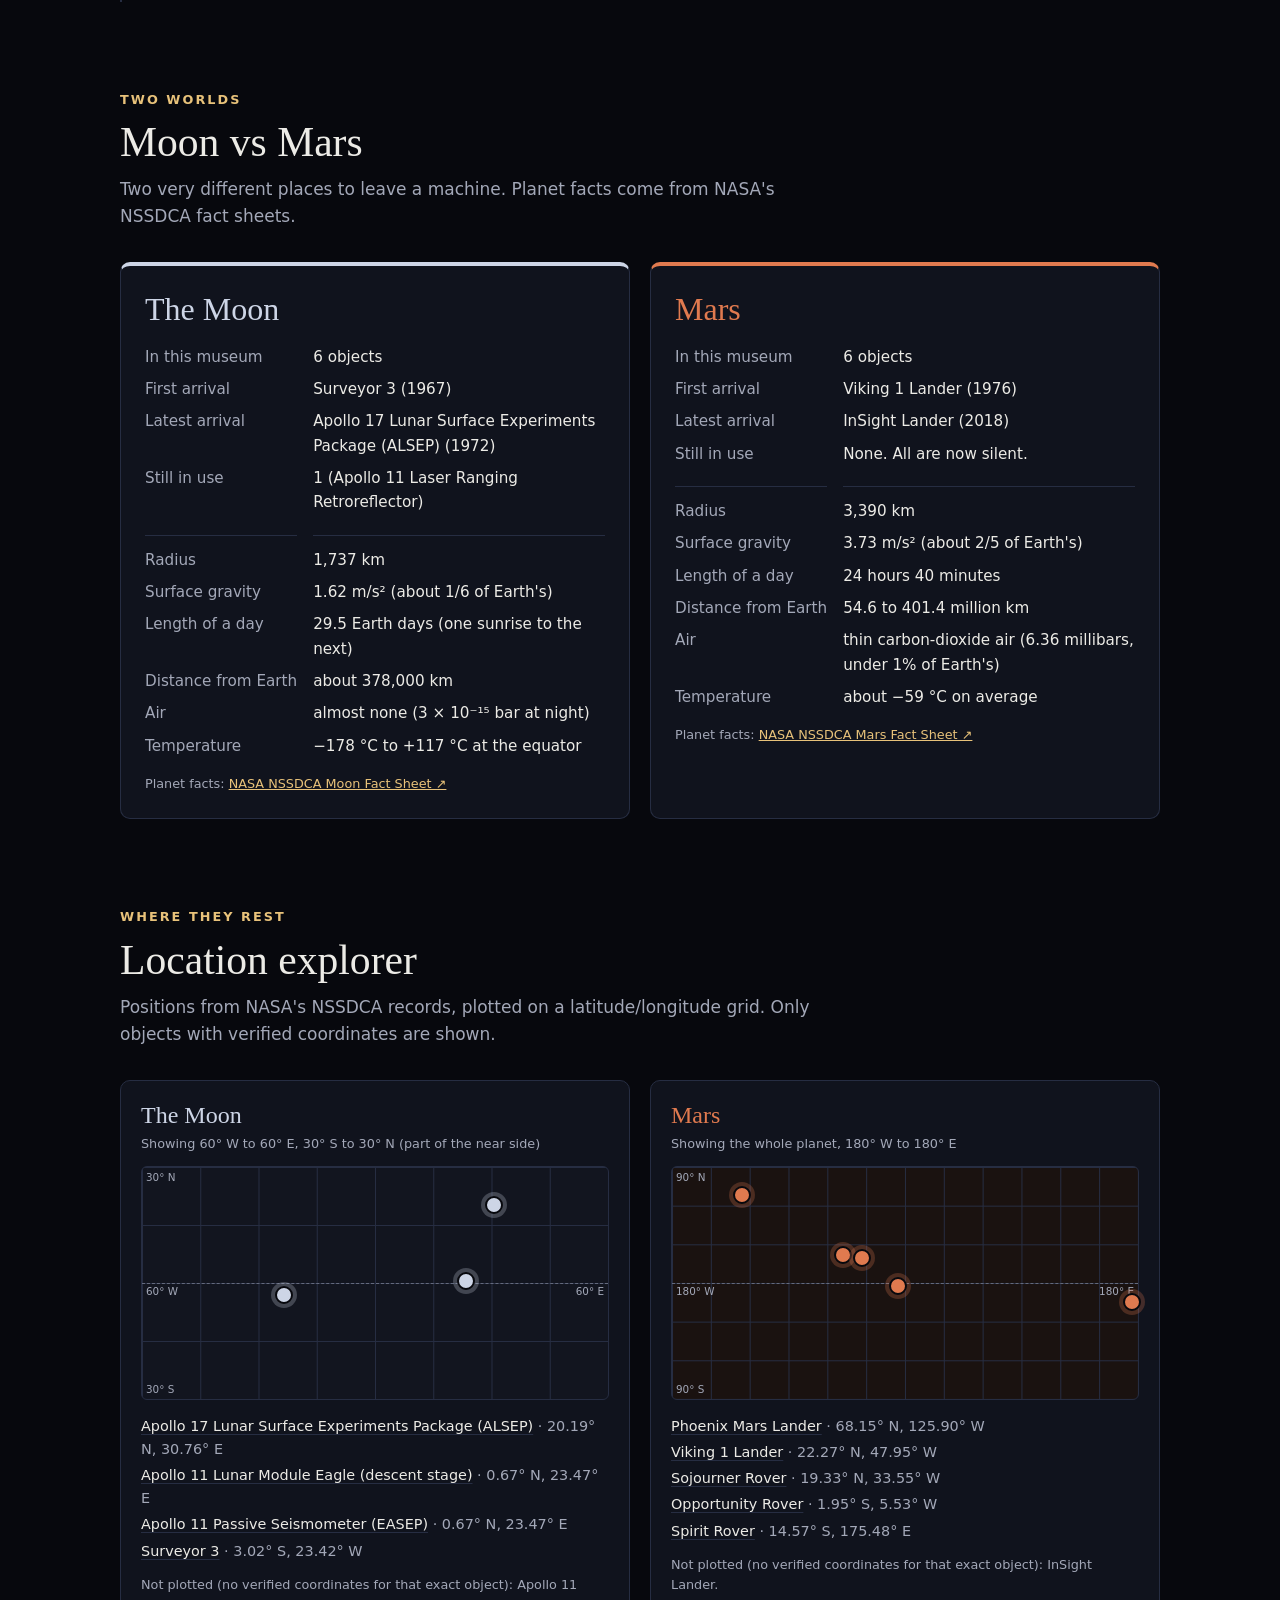
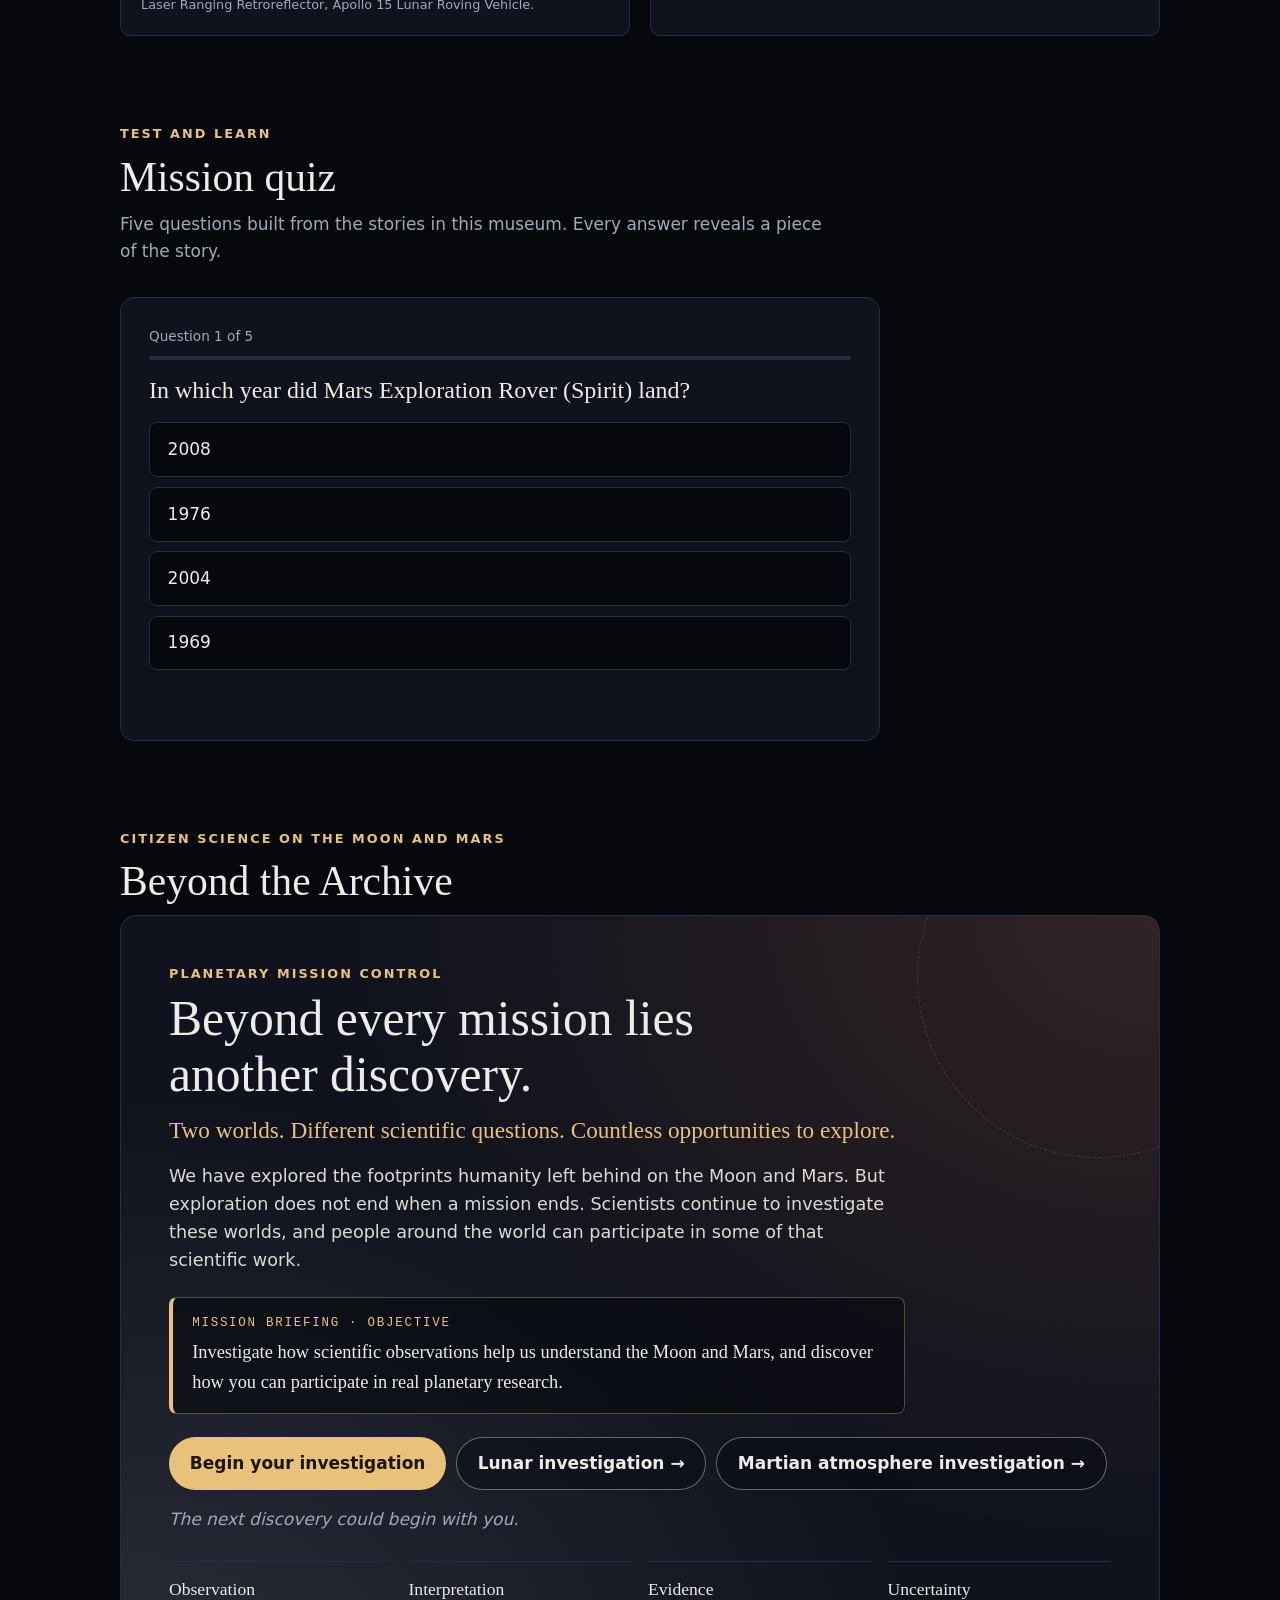
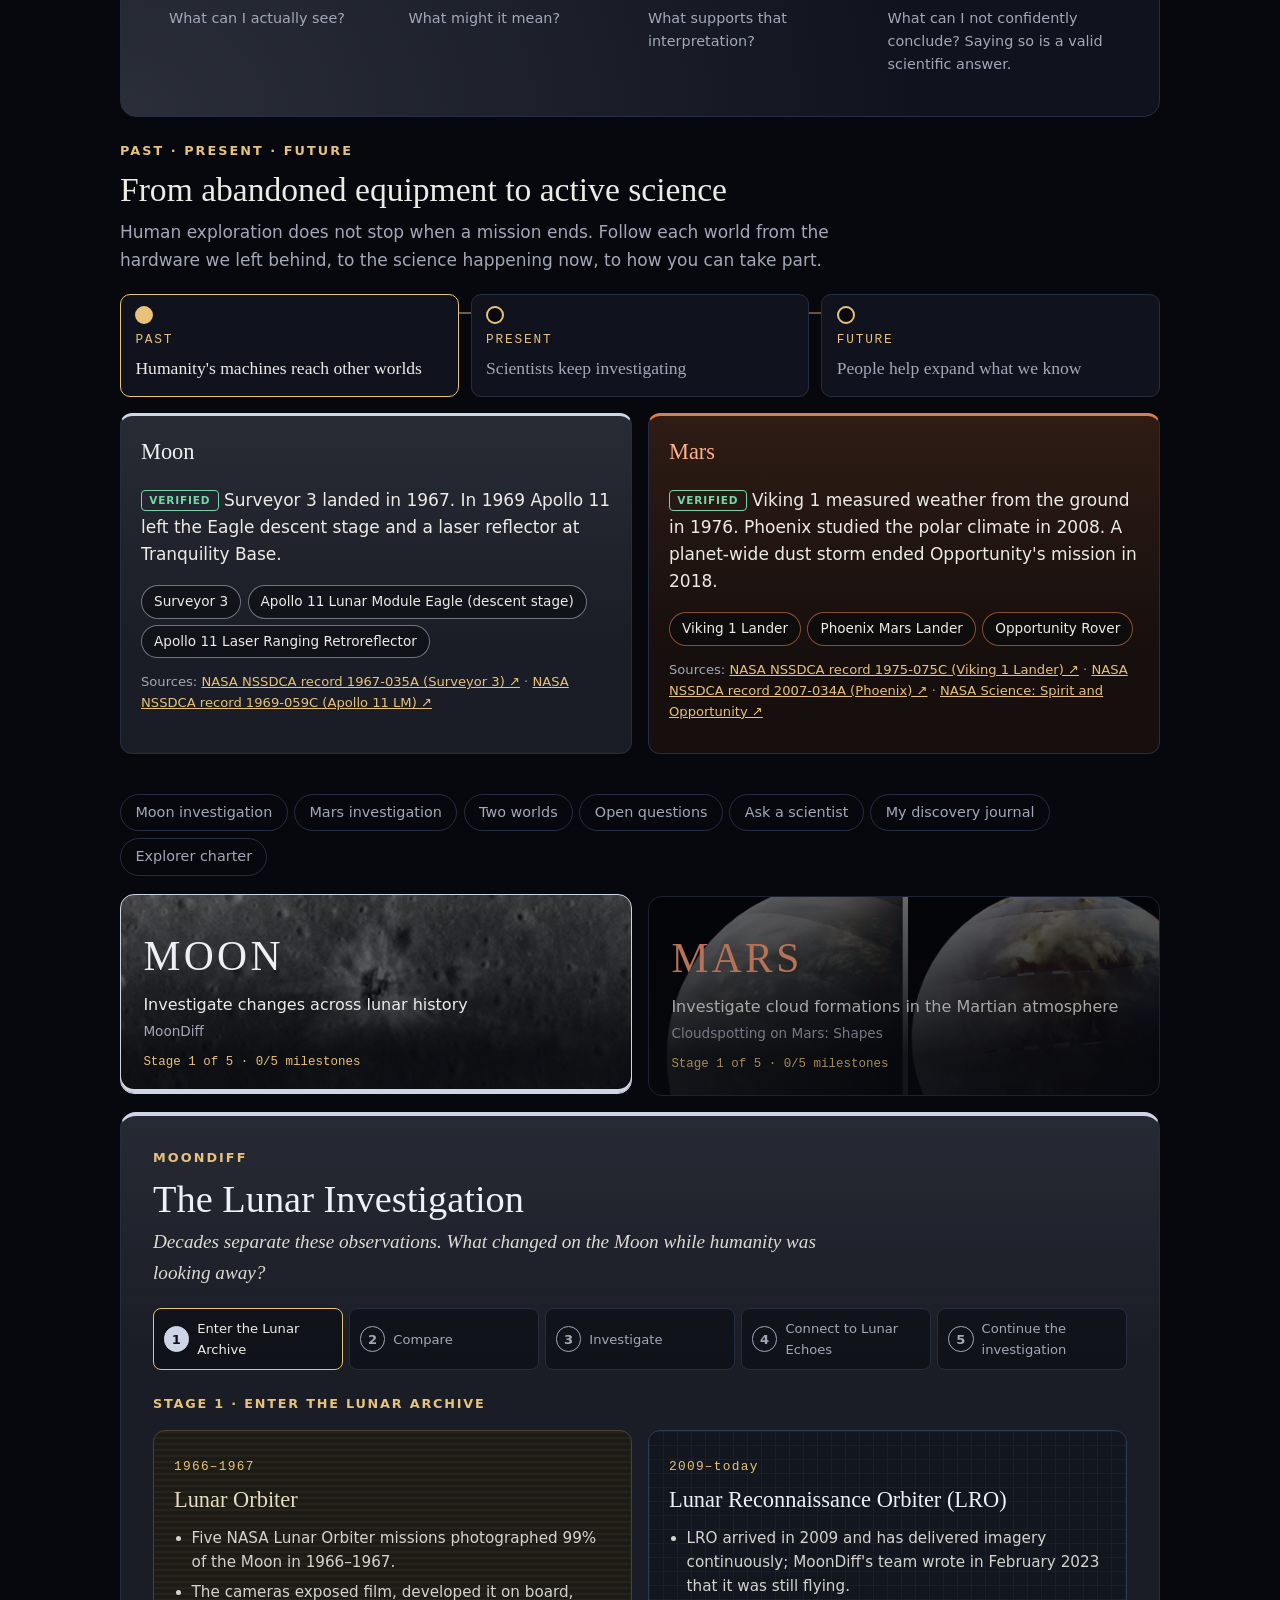
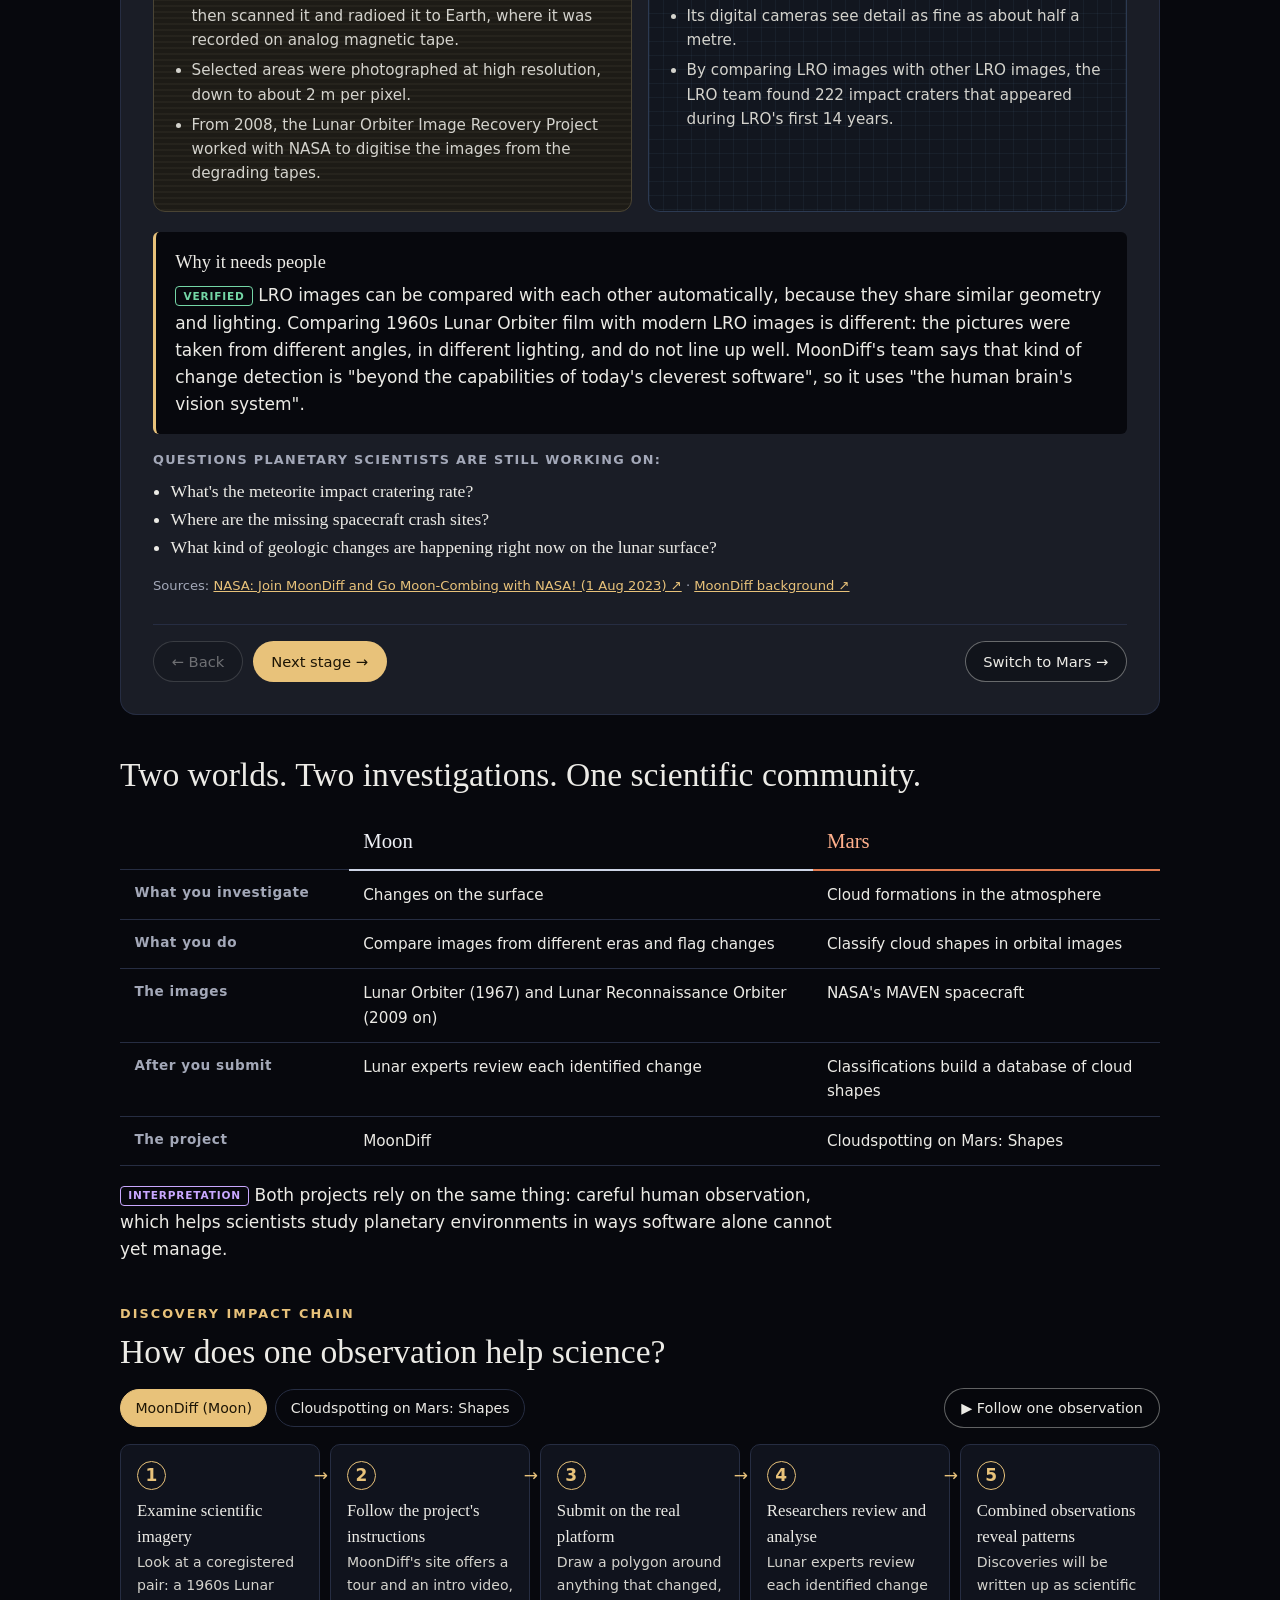
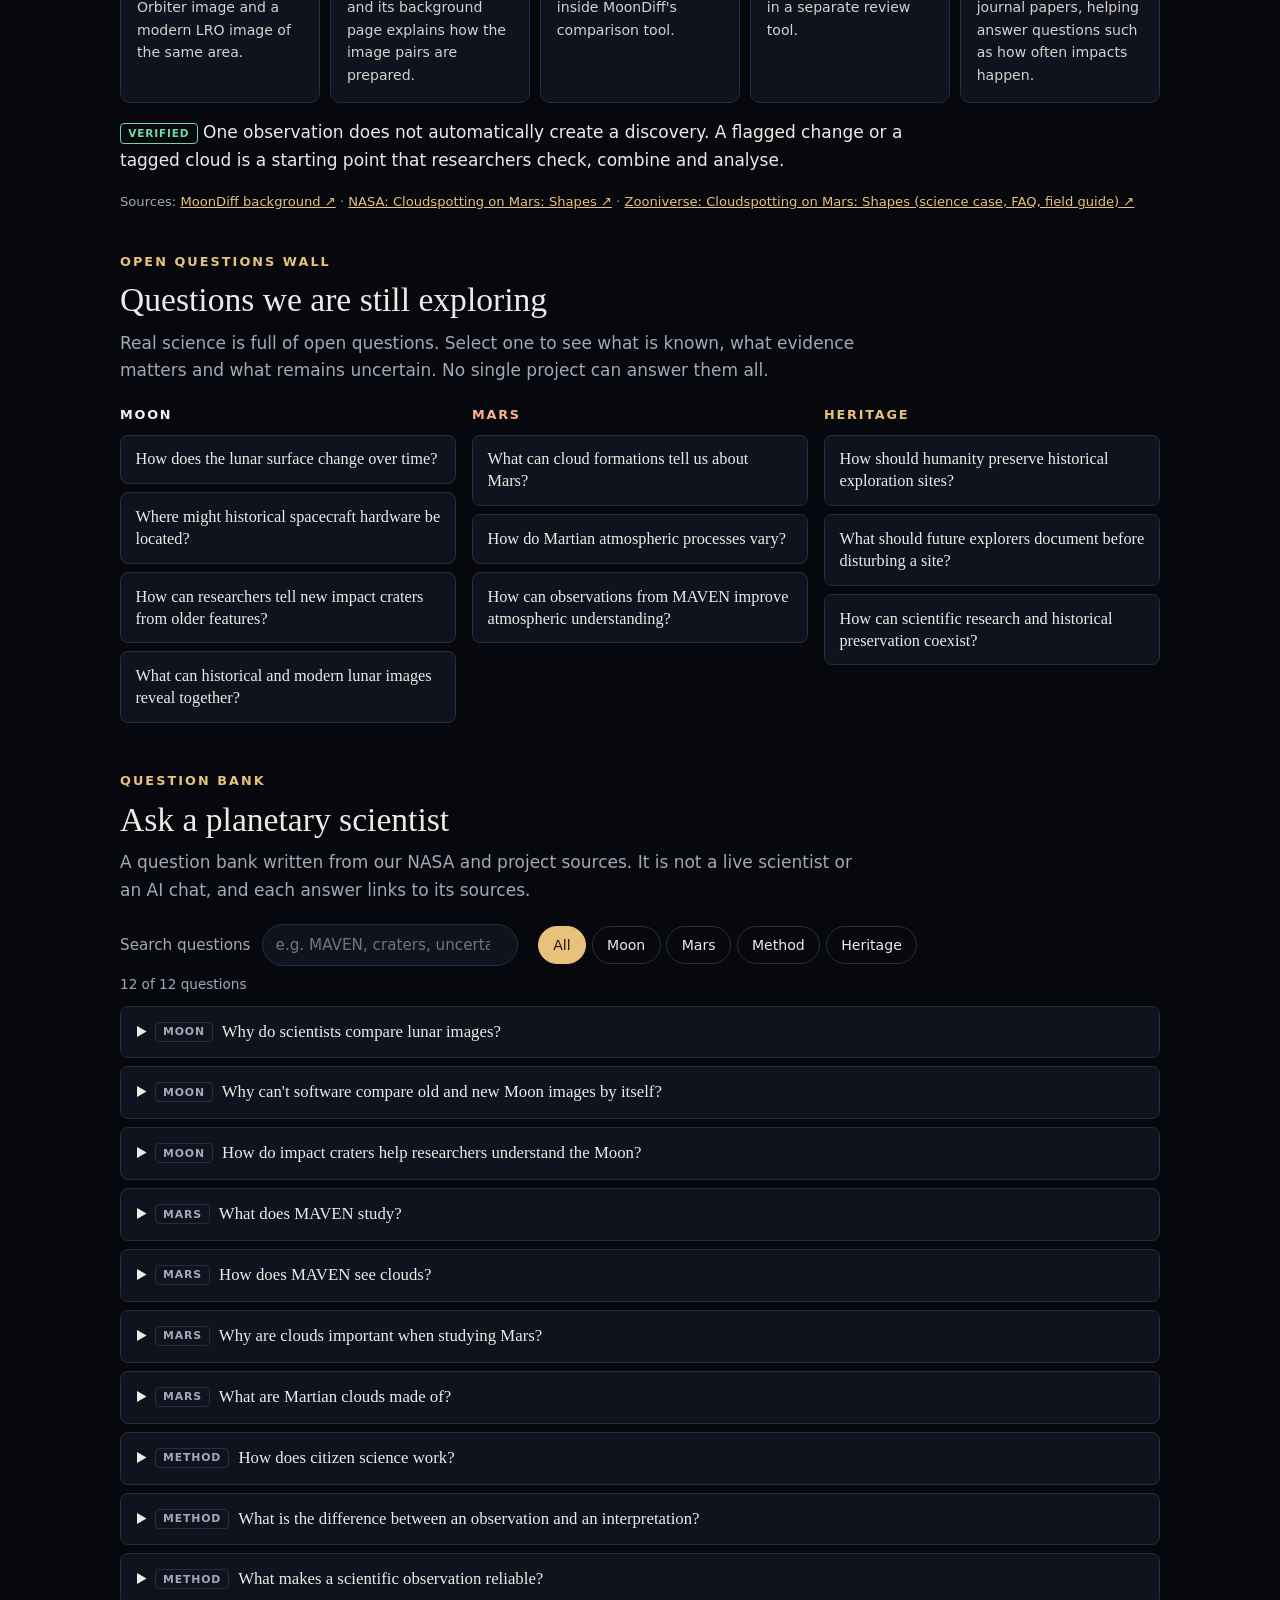
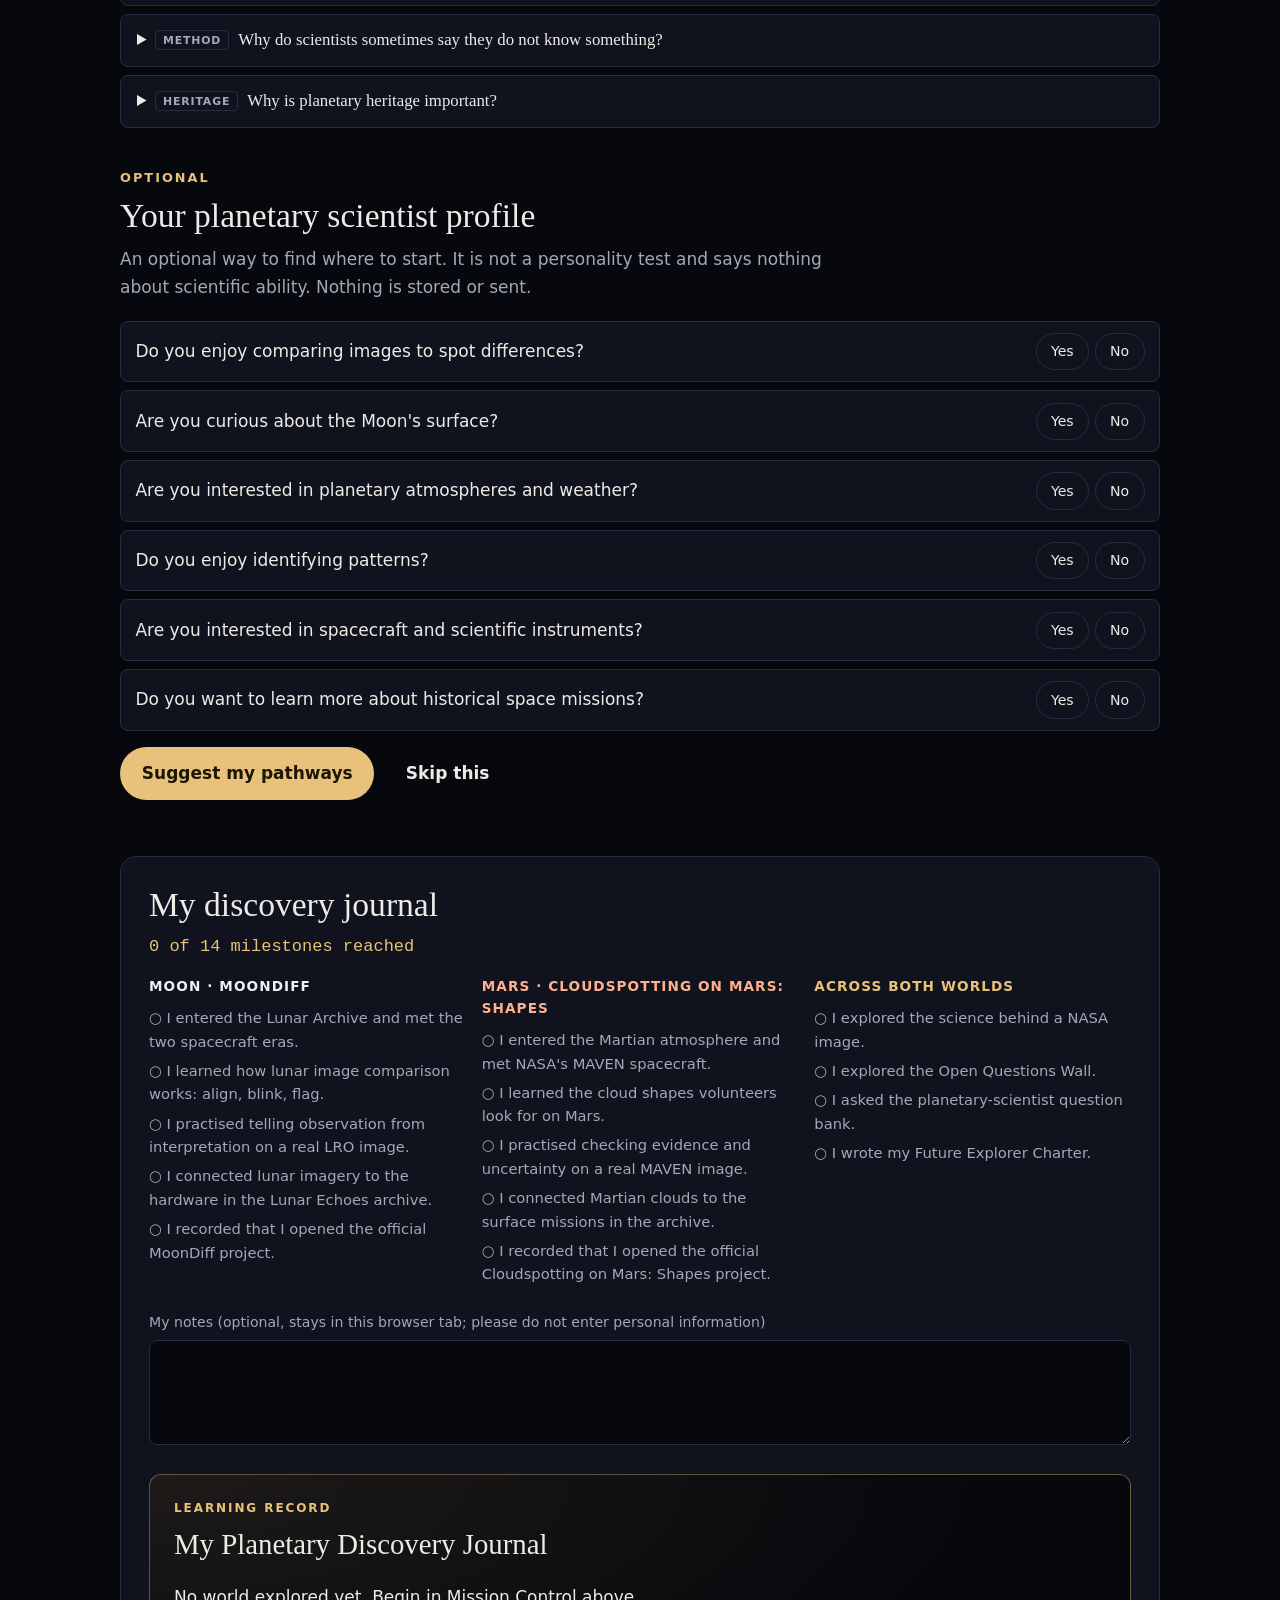
==== commit 11c97097: "Expand Beyond the Archive: Mission Control, labs, wall, Q&A, charter - Planetary Mission Control ope" ====
--- a/index.html
+++ b/index.html
@@ -5,8 +5,9 @@
   <meta name="viewport" content="width=device-width, initial-scale=1.0">
   <meta name="description" content="Lunar Echoes: a digital museum of the machines NASA left on the Moon and Mars, and the science they made possible.">
   <title>Lunar Echoes</title>
-  <link rel="stylesheet" href="css/style.css">
-  <link rel="stylesheet" href="css/responsive.css">
+  <link rel="stylesheet" href="css/style.css?v=20261115">
+  <link rel="stylesheet" href="css/beyond.css?v=20261115">
+  <link rel="stylesheet" href="css/responsive.css?v=20261115">
 </head>
 <body>
   <a class="skip-link" href="#objects">Skip to the collection</a>
@@ -160,12 +161,13 @@
   </footer>
 
   <!-- Order matters: helpers first, main.js last -->
-  <script src="js/objects.js"></script>
-  <script src="js/timeline.js"></script>
-  <script src="js/quiz.js"></script>
-  <script src="js/explore.js"></script>
-  <script src="js/cases.js"></script>
-  <script src="js/citizen.js"></script>
-  <script src="js/main.js"></script>
+  <script src="js/objects.js?v=20261115"></script>
+  <script src="js/timeline.js?v=20261115"></script>
+  <script src="js/quiz.js?v=20261115"></script>
+  <script src="js/explore.js?v=20261115"></script>
+  <script src="js/cases.js?v=20261115"></script>
+  <script src="js/citizen.js?v=20261115"></script>
+  <script src="js/beyond-extras.js?v=20261115"></script>
+  <script src="js/main.js?v=20261115"></script>
 </body>
 </html>
--- a/css/beyond.css
+++ b/css/beyond.css
@@ -0,0 +1,322 @@
+/* =========================================================
+   Lunar Echoes - BEYOND THE ARCHIVE extensions
+   Mission Control, Science behind the image, Past/Present/Future,
+   Impact chain, Open Questions Wall, Ask a scientist, Profile,
+   Journal additions and the Future Explorer Charter.
+   Uses the colour tokens from style.css (--moon, --mars, --accent ...).
+   ========================================================= */
+
+/* ---------- Planetary Mission Control ---------- */
+.mission-control { padding-bottom: clamp(1.5rem, 4vw, 2.5rem); }
+.mission-control::before {
+  /* faint orbital ring that hints at a control-room display */
+  content: "";
+  position: absolute;
+  right: -120px;
+  top: -120px;
+  width: 360px;
+  height: 360px;
+  border: 1px dashed rgba(232, 194, 122, 0.18);
+  border-radius: 50%;
+  pointer-events: none;
+}
+.mc-subtitle { margin: 0 0 0.8rem; font-family: var(--serif); font-size: clamp(1.15rem, 2.4vw, 1.45rem); color: var(--accent); }
+.mc-briefing {
+  max-width: 46rem;
+  margin: 0 0 1.4rem;
+  padding: 1rem 1.2rem;
+  border: 1px solid rgba(232, 194, 122, 0.35);
+  border-left: 4px solid var(--accent);
+  border-radius: 8px;
+  background: rgba(7, 8, 13, 0.55);
+}
+.mc-briefing-label { margin: 0 0 0.3rem; font-family: "Courier New", Courier, monospace; font-size: 0.78rem; letter-spacing: 0.14em; text-transform: uppercase; color: var(--accent); }
+.mc-objective { margin: 0; font-family: var(--serif); font-size: 1.15rem; }
+.mc-actions { display: flex; flex-wrap: wrap; gap: 0.6rem; }
+.mc-actions .btn { font: inherit; font-weight: 600; cursor: pointer; }
+.mc-path.is-moon:hover { border-color: var(--moon); color: var(--lunar-white, #eef0f5); }
+.mc-path.is-mars:hover { border-color: var(--mars); color: #ffb08c; }
+.mc-tagline { margin: 1rem 0 0; font-style: italic; color: var(--muted); }
+.mission-control .beyond-principles { grid-template-columns: repeat(4, minmax(0, 1fr)); }
+
+/* ---------- Shared block layout ---------- */
+.beyond-block { margin: 0 0 2.5rem; }
+.beyond-block[hidden] { display: none; }
+.beyond-section-intro { max-width: 46rem; margin: -0.4rem 0 1.25rem; color: var(--muted); }
+.object-chips { display: flex; flex-wrap: wrap; gap: 0.4rem; margin: 0.6rem 0; }
+.object-chip {
+  padding: 0.3rem 0.75rem;
+  font: inherit;
+  font-size: 0.85rem;
+  color: var(--text);
+  background: rgba(7, 8, 13, 0.5);
+  border: 1px solid var(--line);
+  border-radius: 999px;
+  cursor: pointer;
+}
+.object-chip.planet-moon { border-color: rgba(205, 213, 230, 0.5); }
+.object-chip.planet-mars { border-color: rgba(224, 122, 79, 0.6); }
+.object-chip:hover { border-color: var(--accent); }
+
+/* ---------- Science behind the image ---------- */
+.image-info {
+  margin-top: 0.75rem;
+  border: 1px solid var(--line);
+  border-radius: 8px;
+  background: rgba(7, 8, 13, 0.6);
+}
+.image-info summary {
+  padding: 0.6rem 0.9rem;
+  font-size: 0.85rem;
+  font-weight: 700;
+  letter-spacing: 0.08em;
+  text-transform: uppercase;
+  color: var(--accent);
+  cursor: pointer;
+}
+.image-info[open] summary { border-bottom: 1px solid var(--line); }
+.image-info-list { display: grid; grid-template-columns: max-content 1fr; gap: 0.4rem 1rem; margin: 0; padding: 0.8rem 0.9rem 0.2rem; font-size: 0.88rem; }
+.image-info-list dt { color: var(--muted); font-size: 0.8rem; }
+.image-info-list dd { margin: 0; }
+.image-info .evidence-source { padding: 0 0.9rem 0.8rem; margin: 0.4rem 0 0; }
+.illus-limitation { max-width: 50rem; font-size: 0.9rem; color: #dcdad3; }
+.obs-project-link { margin-top: 0.75rem; padding: 0.7rem 0.9rem; border-left: 3px solid var(--accent); background: rgba(232, 194, 122, 0.06); border-radius: 6px; font-size: 0.92rem; }
+.record-visit { margin-top: 0.9rem; font: inherit; font-size: 0.9rem; padding: 0.45rem 1rem; cursor: pointer; }
+.record-visit[aria-pressed="true"] { border-color: var(--ok); color: var(--ok); }
+
+/* ---------- Past -> Present -> Future ---------- */
+.ppf-rail {
+  position: relative;
+  display: grid;
+  grid-template-columns: repeat(3, minmax(0, 1fr));
+  gap: 0.75rem;
+  margin-bottom: 1rem;
+}
+.ppf-rail::before {
+  content: "";
+  position: absolute;
+  left: 1.2rem;
+  right: 1.2rem;
+  top: 1.15rem;
+  height: 2px;
+  background: linear-gradient(90deg, var(--moon), var(--accent), var(--mars));
+  opacity: 0.45;
+}
+.ppf-step {
+  position: relative;
+  display: flex;
+  flex-direction: column;
+  gap: 0.2rem;
+  padding: 2.2rem 0.9rem 0.9rem;
+  font: inherit;
+  text-align: left;
+  color: var(--muted);
+  background: var(--panel);
+  border: 1px solid var(--line);
+  border-radius: 10px;
+  cursor: pointer;
+  transition: border-color 0.2s, color 0.2s;
+}
+.ppf-step::before {
+  content: "";
+  position: absolute;
+  left: 0.9rem;
+  top: 0.7rem;
+  width: 14px;
+  height: 14px;
+  border-radius: 50%;
+  border: 2px solid var(--accent);
+  background: var(--bg);
+}
+.ppf-step[aria-pressed="true"] { color: var(--text); border-color: var(--accent); }
+.ppf-step[aria-pressed="true"]::before { background: var(--accent); }
+.ppf-label { font-family: "Courier New", Courier, monospace; font-size: 0.8rem; letter-spacing: 0.14em; text-transform: uppercase; color: var(--accent); }
+.ppf-step-title { font-family: var(--serif); font-size: 1.1rem; }
+.ppf-view { display: grid; grid-template-columns: 1fr 1fr; gap: 1rem; }
+.ppf-col { padding: 1.1rem 1.25rem; border-radius: 12px; border: 1px solid var(--line); animation: rise 0.3s ease-out; }
+.ppf-col.is-moon { background: linear-gradient(180deg, rgba(205, 213, 230, 0.08), transparent 70%), #1a1d26; border-top: 3px solid var(--moon); }
+.ppf-col.is-mars { background: linear-gradient(180deg, rgba(224, 122, 79, 0.12), transparent 70%), #160f0d; border-top: 3px solid var(--mars); }
+.ppf-col h4 { margin: 0 0 0.4rem; font-family: var(--serif); font-weight: 400; font-size: 1.4rem; }
+.ppf-col.is-moon h4 { color: #eef0f5; }
+.ppf-col.is-mars h4 { color: #ffb08c; }
+.ppf-col .btn { font: inherit; font-size: 0.9rem; padding: 0.45rem 1rem; cursor: pointer; margin: 0.3rem 0; }
+
+/* ---------- Discovery Impact Chain ---------- */
+.impact-toggle { display: flex; flex-wrap: wrap; align-items: center; gap: 0.5rem; margin-bottom: 1rem; }
+.impact-tab, .ask-topic, .profile-btn {
+  padding: 0.4rem 0.9rem;
+  font: inherit;
+  font-size: 0.88rem;
+  color: var(--text);
+  background: transparent;
+  border: 1px solid var(--line);
+  border-radius: 999px;
+  cursor: pointer;
+}
+.impact-tab[aria-pressed="true"], .ask-topic[aria-pressed="true"], .profile-btn[aria-pressed="true"] { background: var(--accent); border-color: var(--accent); color: var(--accent-ink); }
+.impact-play { margin-left: auto; font: inherit; font-size: 0.9rem; padding: 0.45rem 1rem; cursor: pointer; }
+.impact-chain { display: grid; grid-template-columns: repeat(5, minmax(0, 1fr)); gap: 0.6rem; margin: 0; padding: 0; list-style: none; counter-reset: none; }
+.impact-step {
+  position: relative;
+  display: flex;
+  flex-direction: column;
+  gap: 0.5rem;
+  padding: 1rem;
+  border: 1px solid var(--line);
+  border-radius: 10px;
+  background: var(--panel);
+  transition: border-color 0.3s, background-color 0.3s, transform 0.3s;
+}
+.impact-step:not(:last-child)::after {
+  content: "→";
+  position: absolute;
+  right: -0.55rem;
+  top: 1.1rem;
+  z-index: 1;
+  color: var(--accent);
+}
+.impact-no { display: grid; place-items: center; width: 1.8rem; height: 1.8rem; border-radius: 50%; border: 1px solid var(--accent); color: var(--accent); font-weight: 700; }
+.impact-step h4 { margin: 0; font-family: var(--serif); font-weight: 400; font-size: 1.05rem; }
+.impact-step p { margin: 0; font-size: 0.88rem; color: #d4d3cd; }
+.impact-step.is-lit { border-color: var(--accent); background: rgba(232, 194, 122, 0.07); transform: translateY(-2px); }
+.impact-chain.is-moon .impact-step.is-lit .impact-no { background: var(--moon); color: #10131f; border-color: var(--moon); }
+.impact-chain.is-mars .impact-step.is-lit .impact-no { background: var(--mars); color: #1f0d05; border-color: var(--mars); }
+.impact-caution { max-width: 50rem; margin-top: 1rem; }
+
+/* ---------- Open Questions Wall ---------- */
+.wall-grid { display: grid; grid-template-columns: repeat(3, minmax(0, 1fr)); gap: 1rem; }
+.wall-col h4 { margin: 0 0 0.6rem; font-size: 0.8rem; letter-spacing: 0.14em; text-transform: uppercase; }
+.wall-col.is-moon h4 { color: #eef0f5; }
+.wall-col.is-mars h4 { color: #ffb08c; }
+.wall-col.is-heritage h4 { color: var(--accent); }
+.wall-q {
+  display: block;
+  width: 100%;
+  margin: 0 0 0.5rem;
+  padding: 0.8rem 0.9rem;
+  font-family: var(--serif);
+  font-size: 1.02rem;
+  line-height: 1.35;
+  text-align: left;
+  color: var(--text);
+  background: var(--panel);
+  border: 1px solid var(--line);
+  border-radius: 8px;
+  cursor: pointer;
+  transition: border-color 0.2s;
+}
+.wall-col.is-moon .wall-q:hover, .wall-col.is-moon .wall-q[aria-expanded="true"] { border-color: var(--moon); }
+.wall-col.is-mars .wall-q:hover, .wall-col.is-mars .wall-q[aria-expanded="true"] { border-color: var(--mars); }
+.wall-col.is-heritage .wall-q:hover, .wall-col.is-heritage .wall-q[aria-expanded="true"] { border-color: var(--accent); }
+.wall-detail { margin-top: 1rem; padding: 1.25rem 1.4rem; border: 1px solid var(--line); border-radius: 12px; background: var(--bg); animation: rise 0.25s ease-out; }
+.wall-detail.is-moon { border-top: 3px solid var(--moon); }
+.wall-detail.is-mars { border-top: 3px solid var(--mars); }
+.wall-detail.is-heritage { border-top: 3px solid var(--accent); }
+.wall-detail-title { margin: 0 0 0.8rem; font-family: var(--serif); font-weight: 400; font-size: 1.4rem; }
+.wall-dl { display: grid; grid-template-columns: max-content 1fr; gap: 0.5rem 1.2rem; margin: 0 0 0.75rem; }
+.wall-dl dt { font-size: 0.8rem; color: var(--muted); }
+.wall-dl dd { margin: 0; }
+.wall-detail .btn { font: inherit; font-size: 0.9rem; padding: 0.45rem 1rem; cursor: pointer; }
+.wall-noproject { color: var(--muted); font-style: italic; }
+
+/* ---------- Ask a planetary scientist ---------- */
+.ask-controls { display: flex; flex-wrap: wrap; align-items: center; gap: 0.75rem 1.25rem; margin-bottom: 0.5rem; }
+.ask-search-label { color: var(--muted); font-size: 0.95rem; }
+.ask-search { margin-left: 0.4rem; padding: 0.5rem 0.8rem; min-width: 16rem; font: inherit; color: var(--text); background: var(--panel); border: 1px solid var(--line); border-radius: 999px; }
+.ask-topics { display: flex; flex-wrap: wrap; gap: 0.35rem; }
+.ask-count { margin: 0 0 0.6rem; font-size: 0.85rem; color: var(--muted); }
+.ask-list { display: grid; gap: 0.5rem; }
+.ask-item { border: 1px solid var(--line); border-radius: 8px; background: var(--panel); }
+.ask-item summary { padding: 0.75rem 1rem; cursor: pointer; font-family: var(--serif); font-size: 1.05rem; }
+.ask-item[open] summary { border-bottom: 1px solid var(--line); }
+.ask-item > p { margin: 0.75rem 1rem 0.4rem; }
+.ask-item .evidence-source { margin: 0 1rem 0.8rem; }
+.ask-topic-tag { display: inline-block; margin-right: 0.3rem; padding: 0.02rem 0.45rem; border-radius: 4px; font-family: var(--sans); font-size: 0.68rem; font-weight: 700; letter-spacing: 0.08em; text-transform: uppercase; color: var(--muted); border: 1px solid var(--line); vertical-align: 0.15em; }
+
+/* ---------- Planetary scientist profile ---------- */
+.profile-qs { margin: 0 0 1rem; padding: 0; list-style: none; display: grid; gap: 0.5rem; }
+.profile-q { display: flex; flex-wrap: wrap; align-items: center; justify-content: space-between; gap: 0.6rem; padding: 0.7rem 0.9rem; border: 1px solid var(--line); border-radius: 8px; background: var(--panel); }
+.profile-yn { display: flex; gap: 0.35rem; }
+.profile-actions { display: flex; flex-wrap: wrap; gap: 0.6rem; }
+.profile-actions .btn { font: inherit; font-weight: 600; cursor: pointer; border: 1px solid transparent; }
+.profile-out { display: grid; grid-template-columns: repeat(auto-fit, minmax(240px, 1fr)); gap: 0.8rem; margin-top: 1rem; }
+.pathway { padding: 1rem 1.1rem; border: 1px solid rgba(232, 194, 122, 0.4); border-radius: 10px; background: var(--bg); animation: rise 0.25s ease-out; }
+.pathway h4 { margin: 0 0 0.35rem; font-family: var(--serif); font-weight: 400; font-size: 1.25rem; color: var(--accent); }
+.pathway p { margin: 0 0 0.6rem; font-size: 0.92rem; color: #d4d3cd; }
+.pathway-links { display: flex; flex-wrap: wrap; gap: 0.4rem; }
+.pathway-links .btn { font: inherit; font-size: 0.85rem; padding: 0.4rem 0.85rem; }
+
+/* ---------- Journal additions ---------- */
+.journal-cols { grid-template-columns: repeat(3, minmax(0, 1fr)); }
+.journal-col.is-both h4 { color: var(--accent); }
+.journal-notes-label { display: block; margin: 0 0 0.35rem; font-size: 0.88rem; color: var(--muted); }
+.journal-notes, .charter-text {
+  width: 100%;
+  margin-bottom: 1.25rem;
+  padding: 0.7rem 0.9rem;
+  font: inherit;
+  color: var(--text);
+  background: var(--bg);
+  border: 1px solid var(--line);
+  border-radius: 8px;
+  resize: vertical;
+}
+.journey-actions { display: flex; flex-wrap: wrap; gap: 0.6rem; }
+.journey-actions .btn { font: inherit; font-size: 0.92rem; padding: 0.5rem 1.1rem; cursor: pointer; border: 1px solid transparent; }
+.journey-actions .btn-ghost { border-color: rgba(236, 235, 230, 0.4); }
+
+/* ---------- Future Explorer Charter ---------- */
+.charter-opening { max-width: 44rem; font-family: var(--serif); font-size: clamp(1.2rem, 2.6vw, 1.5rem); line-height: 1.4; }
+.charter-form fieldset { margin: 0 0 1rem; padding: 1rem 1.1rem; border: 1px solid var(--line); border-radius: 10px; }
+.charter-form legend { padding: 0 0.4rem; color: var(--muted); font-size: 0.9rem; }
+.charter-row { display: flex; gap: 0.6rem; align-items: flex-start; margin: 0.35rem 0; }
+.charter-row input { margin-top: 0.35rem; accent-color: var(--accent); }
+.charter-row label { cursor: pointer; }
+.charter-text-label { display: block; margin-bottom: 0.35rem; color: var(--muted); font-size: 0.9rem; }
+.charter-form .btn { font: inherit; font-weight: 700; cursor: pointer; border: none; }
+.charter-msg { min-height: 1.2em; color: #ffcf9e; }
+.charter-card {
+  max-width: 620px;
+  margin: 1rem auto 0.75rem;
+  padding: 2rem 2.2rem;
+  text-align: center;
+  border: 3px double rgba(232, 194, 122, 0.7);
+  border-radius: 6px;
+  background: radial-gradient(ellipse at 50% 0, rgba(232, 194, 122, 0.12), transparent 70%), #0d0f16;
+  animation: rise 0.35s ease-out;
+}
+.charter-kicker { margin: 0; font-size: 0.72rem; letter-spacing: 0.16em; text-transform: uppercase; color: var(--accent); }
+.charter-card-title { margin: 0.3rem 0 0.6rem; font-family: var(--serif); font-weight: 400; font-size: 2rem; }
+.charter-card-opening { color: #d4d3cd; font-style: italic; }
+.charter-list { display: inline-block; margin: 0.8rem 0; padding-left: 1.2rem; text-align: left; }
+.charter-list li { margin: 0.35rem 0; }
+.charter-quote { margin: 0.8rem 0; font-family: var(--serif); font-size: 1.15rem; font-style: italic; color: var(--accent); }
+.charter-date { margin: 0.4rem 0 0; font-family: "Courier New", Courier, monospace; font-size: 0.85rem; color: var(--muted); }
+.charter-label { margin: 0.6rem 0 0; font-size: 0.8rem; color: var(--muted); }
+.charter-actions { display: flex; justify-content: center; gap: 0.6rem; }
+.charter-actions .btn { font: inherit; font-size: 0.9rem; padding: 0.45rem 1rem; cursor: pointer; }
+
+/* ---------- Responsive ---------- */
+@media (max-width: 900px) {
+  .mission-control .beyond-principles { grid-template-columns: 1fr 1fr; }
+  .ppf-view, .wall-grid { grid-template-columns: 1fr; }
+  .impact-chain { grid-template-columns: 1fr; }
+  .impact-step { flex-direction: row; align-items: flex-start; }
+  .impact-step:not(:last-child)::after { content: "↓"; right: auto; left: 1.4rem; top: auto; bottom: -0.95rem; }
+  .journal-cols { grid-template-columns: 1fr; }
+}
+@media (max-width: 640px) {
+  .mission-control .beyond-principles,
+  .ppf-rail { grid-template-columns: 1fr; }
+  .ppf-rail::before { display: none; }
+  .impact-play { margin-left: 0; }
+  .image-info-list, .wall-dl { grid-template-columns: 1fr; gap: 0.1rem; }
+  .image-info-list dd, .wall-dl dd { margin-bottom: 0.5rem; }
+  .ask-search { min-width: 0; width: 100%; margin: 0.3rem 0 0; }
+  .ask-search-label { width: 100%; }
+  .charter-card { padding: 1.4rem 1.1rem; }
+}
+@media (prefers-reduced-motion: reduce) {
+  .impact-step, .ppf-step { transition: none; }
+  .impact-step.is-lit { transform: none; }
+}
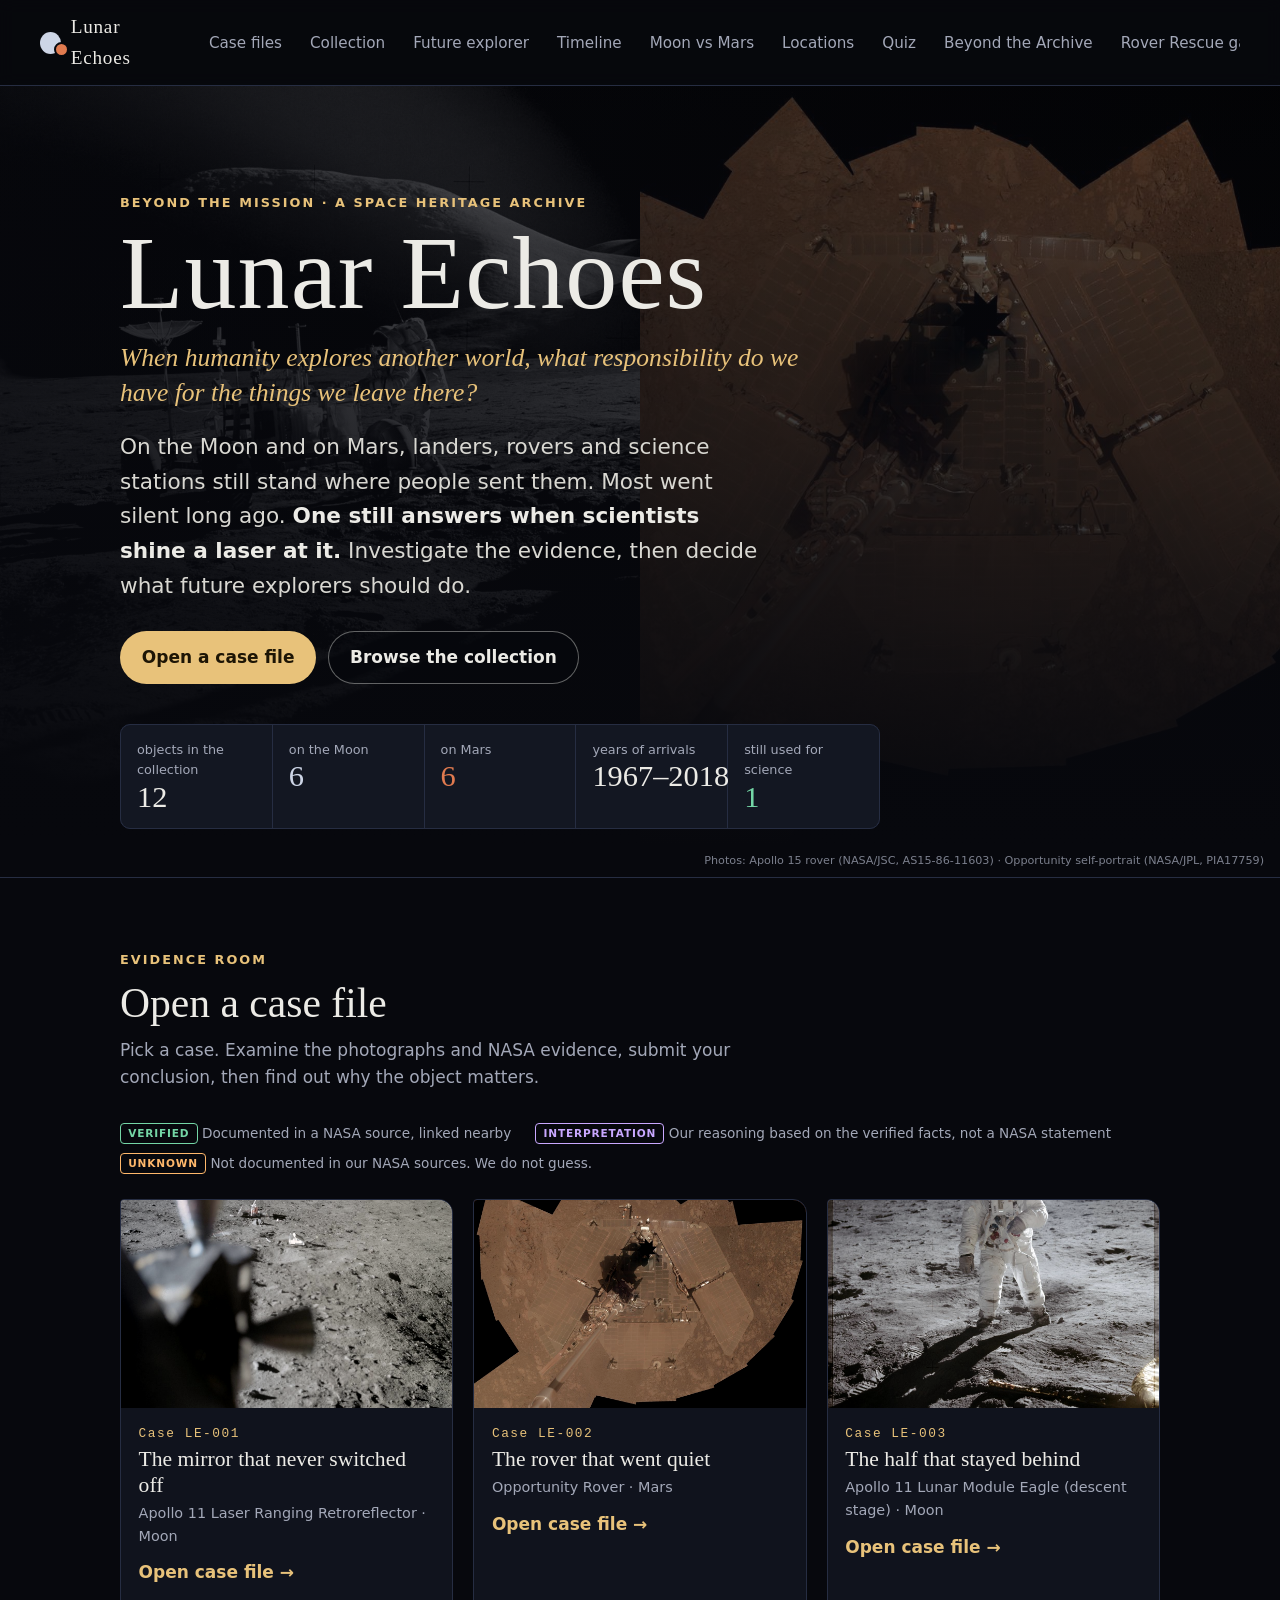
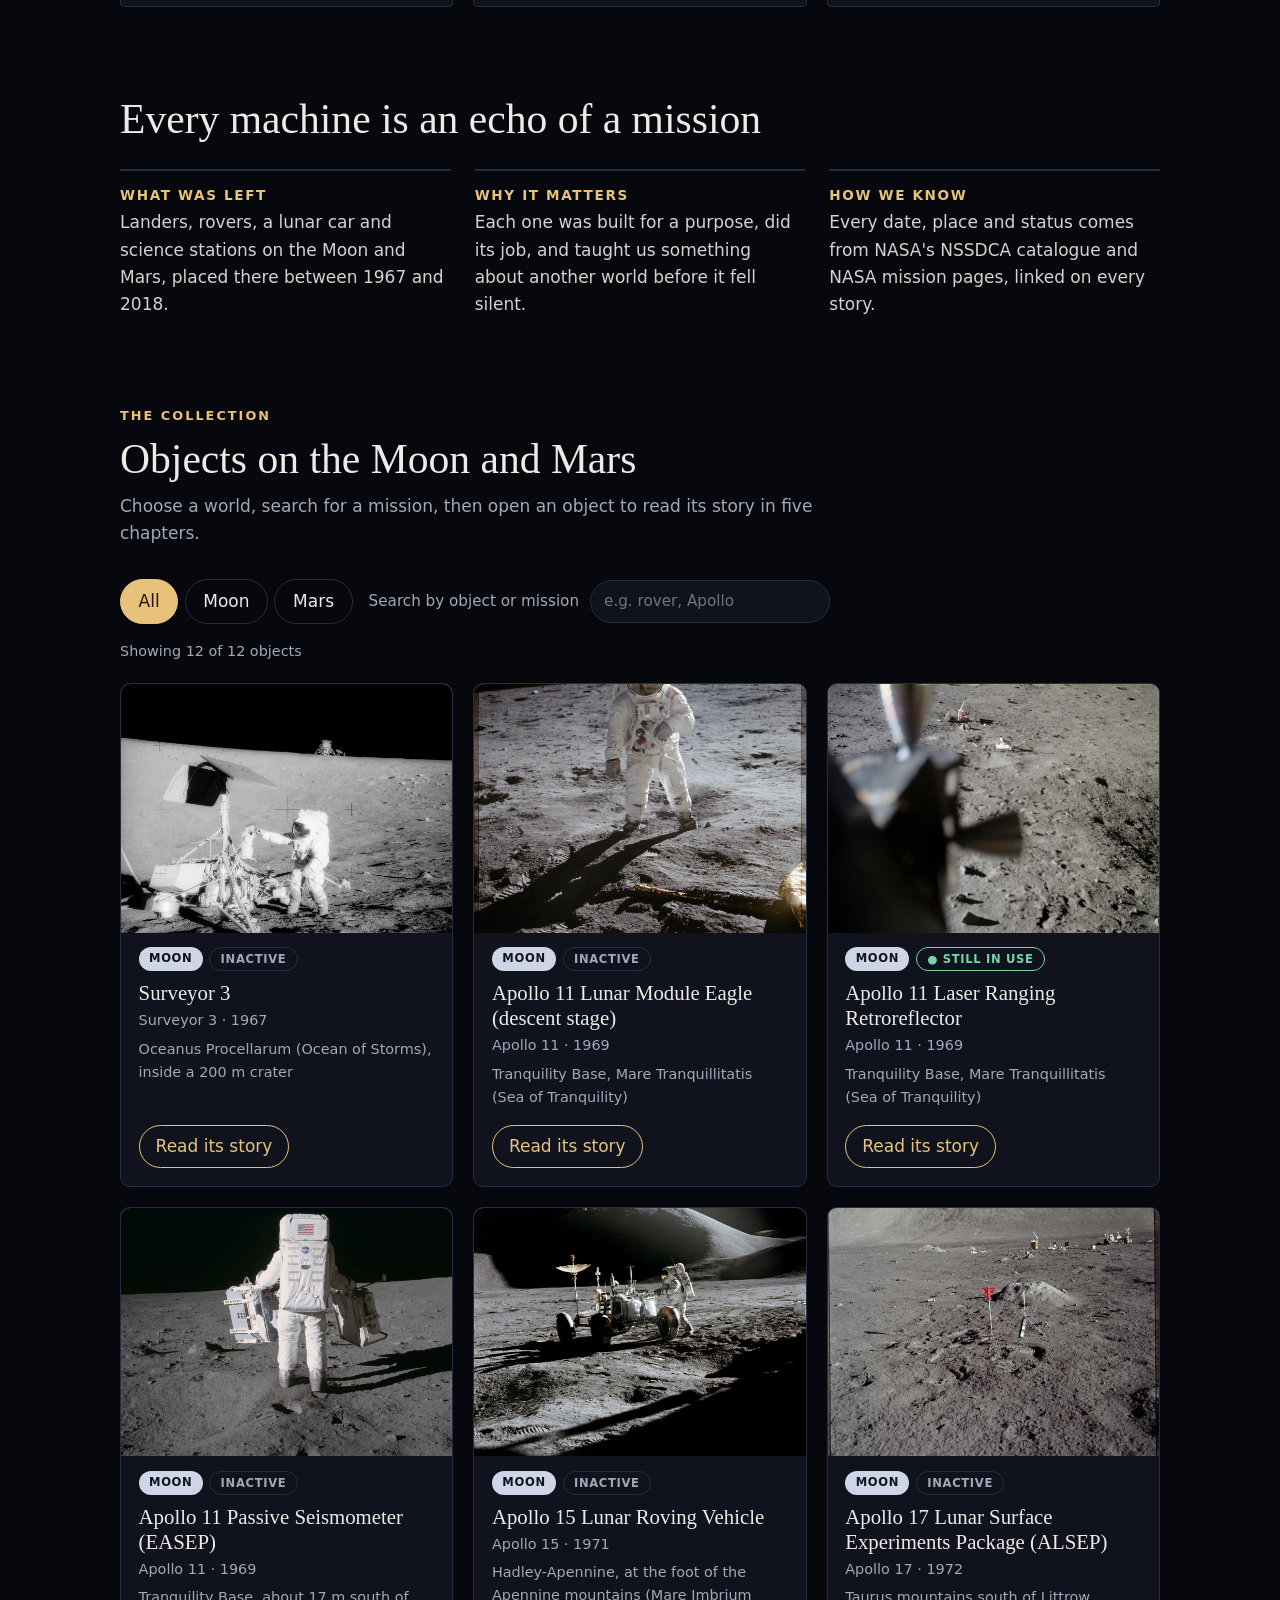
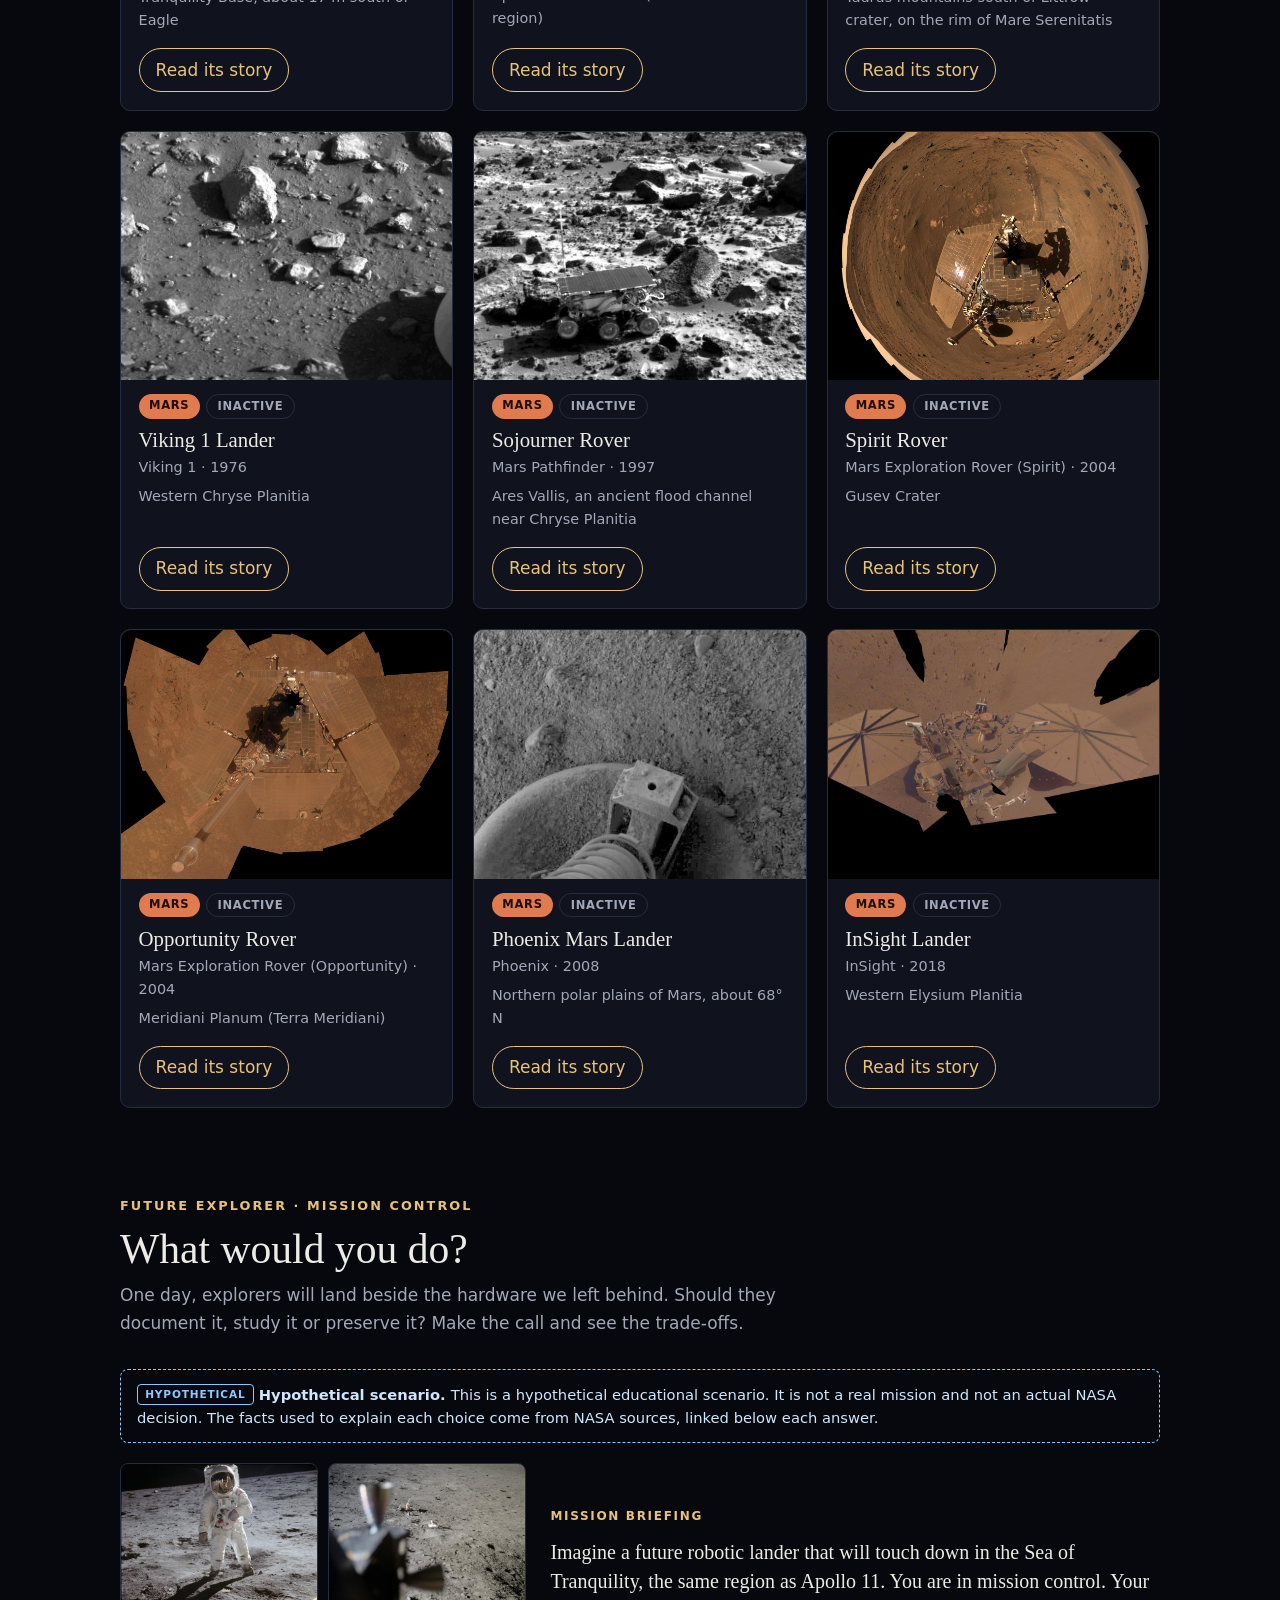
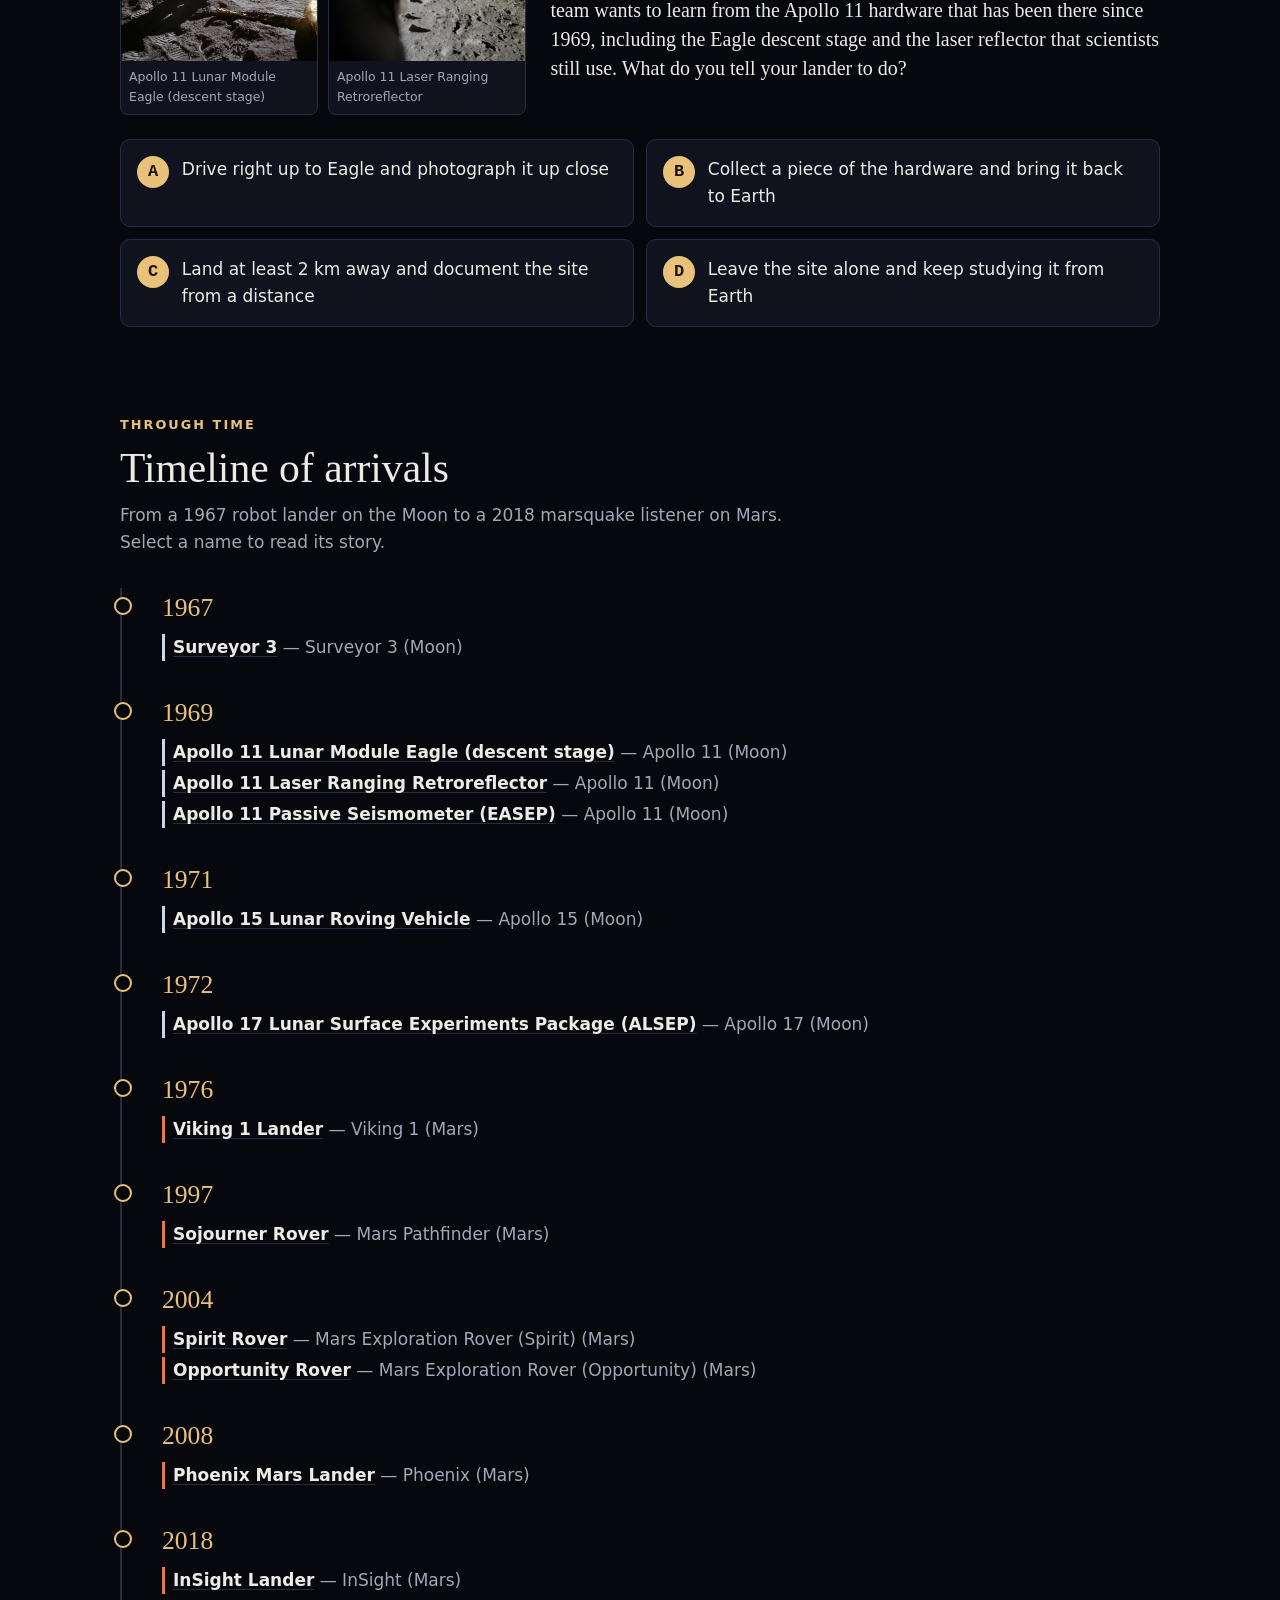
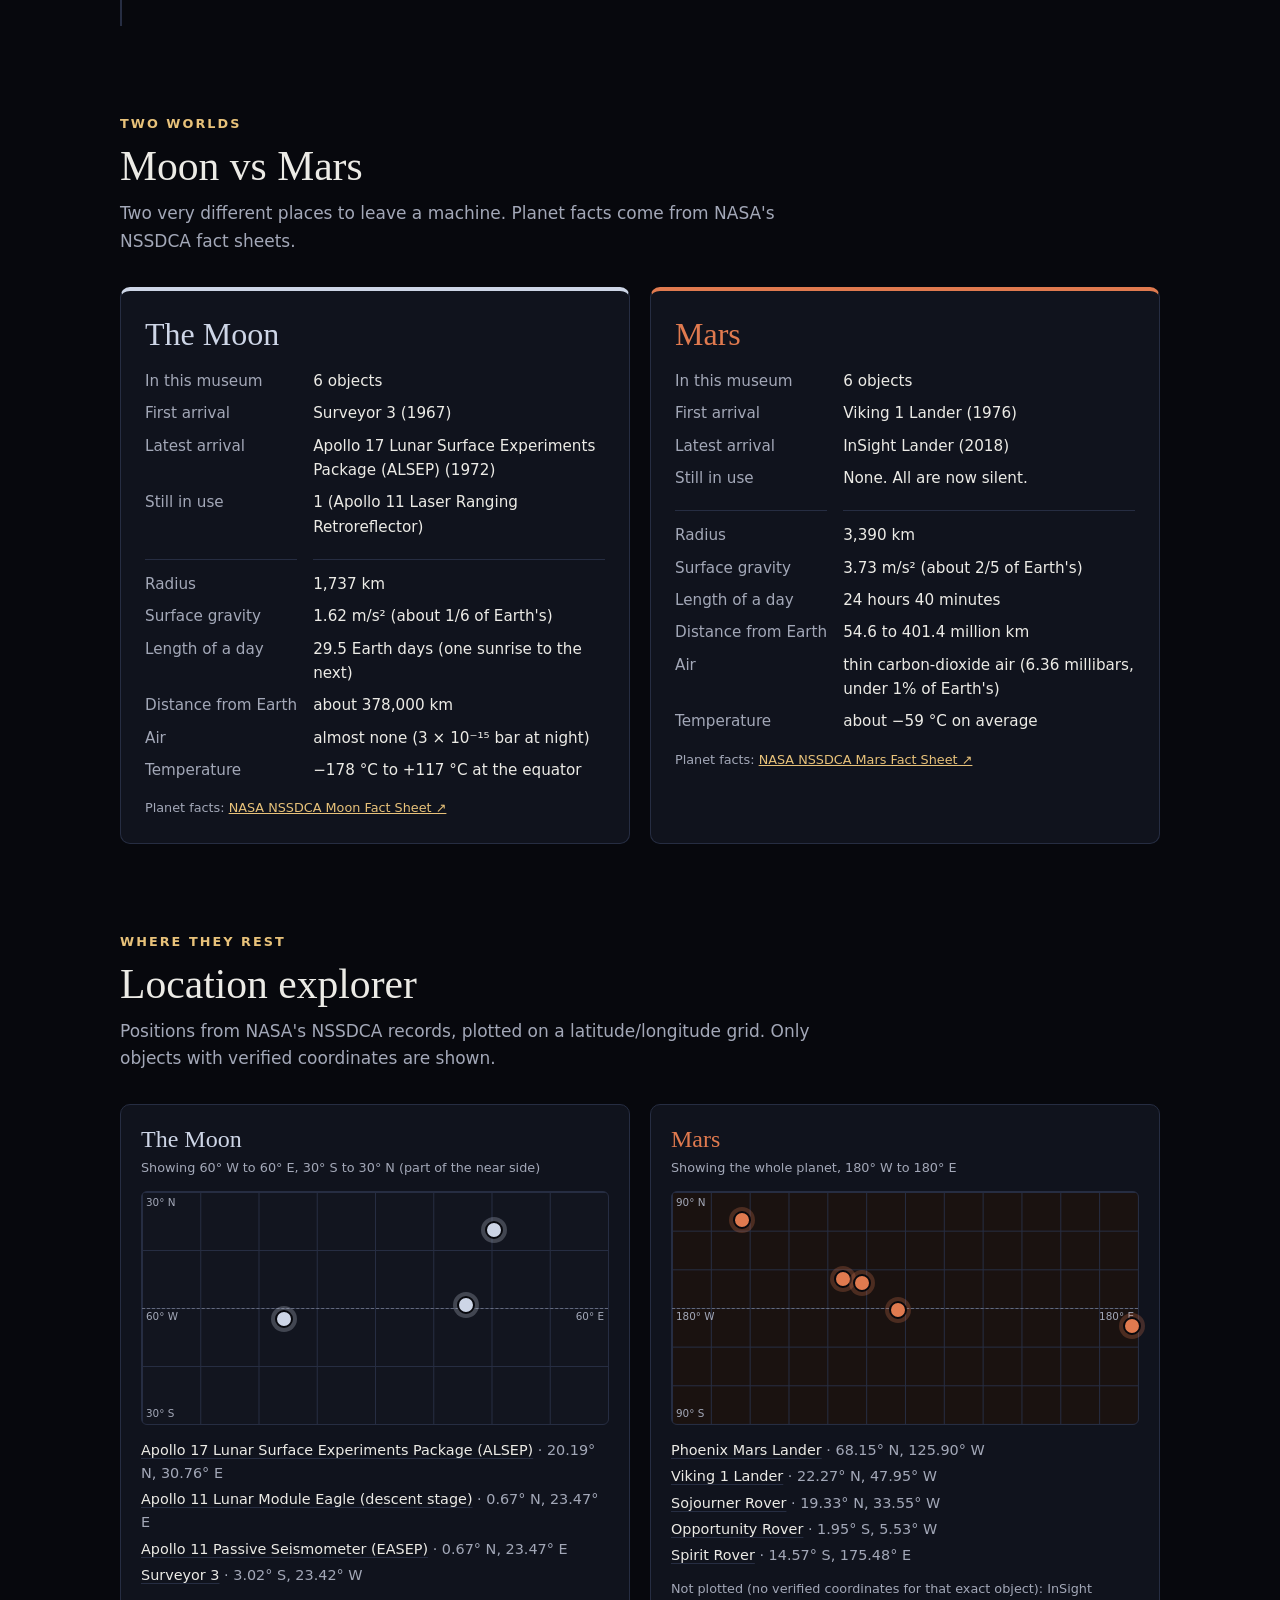
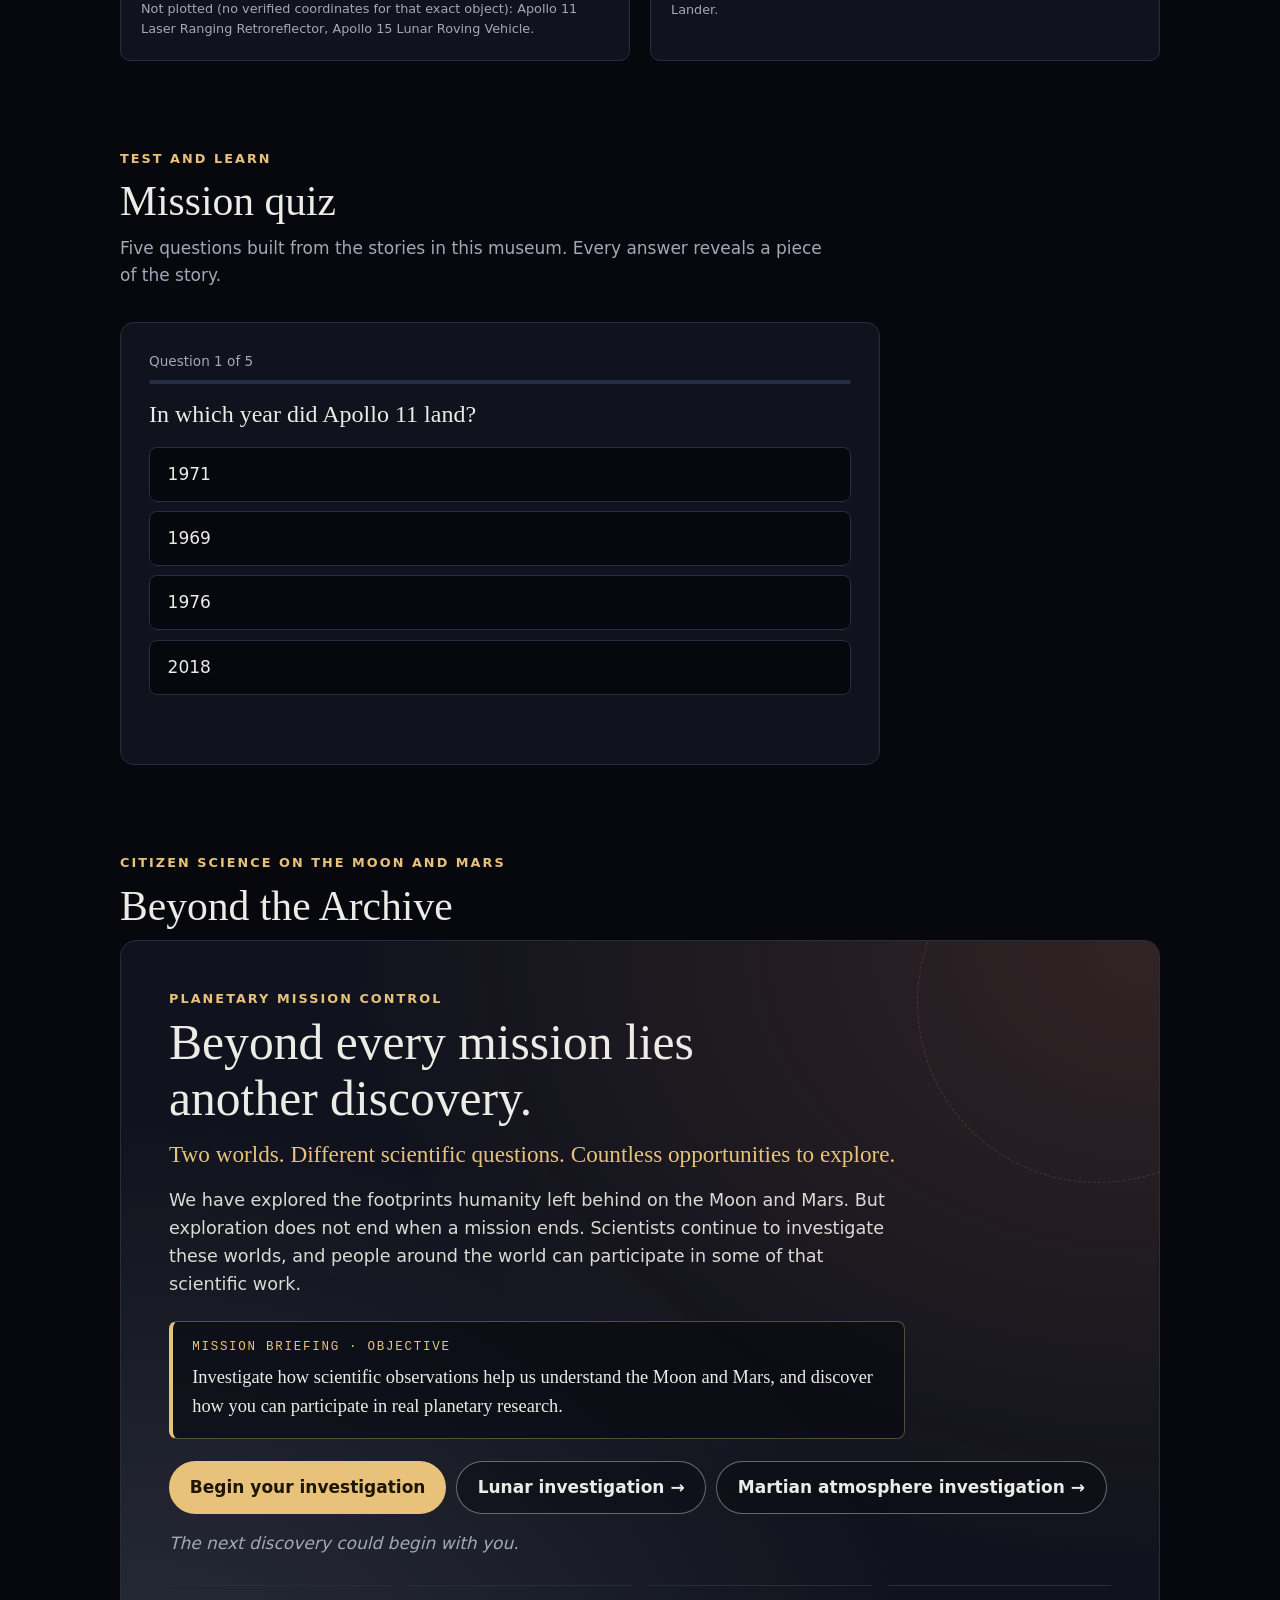
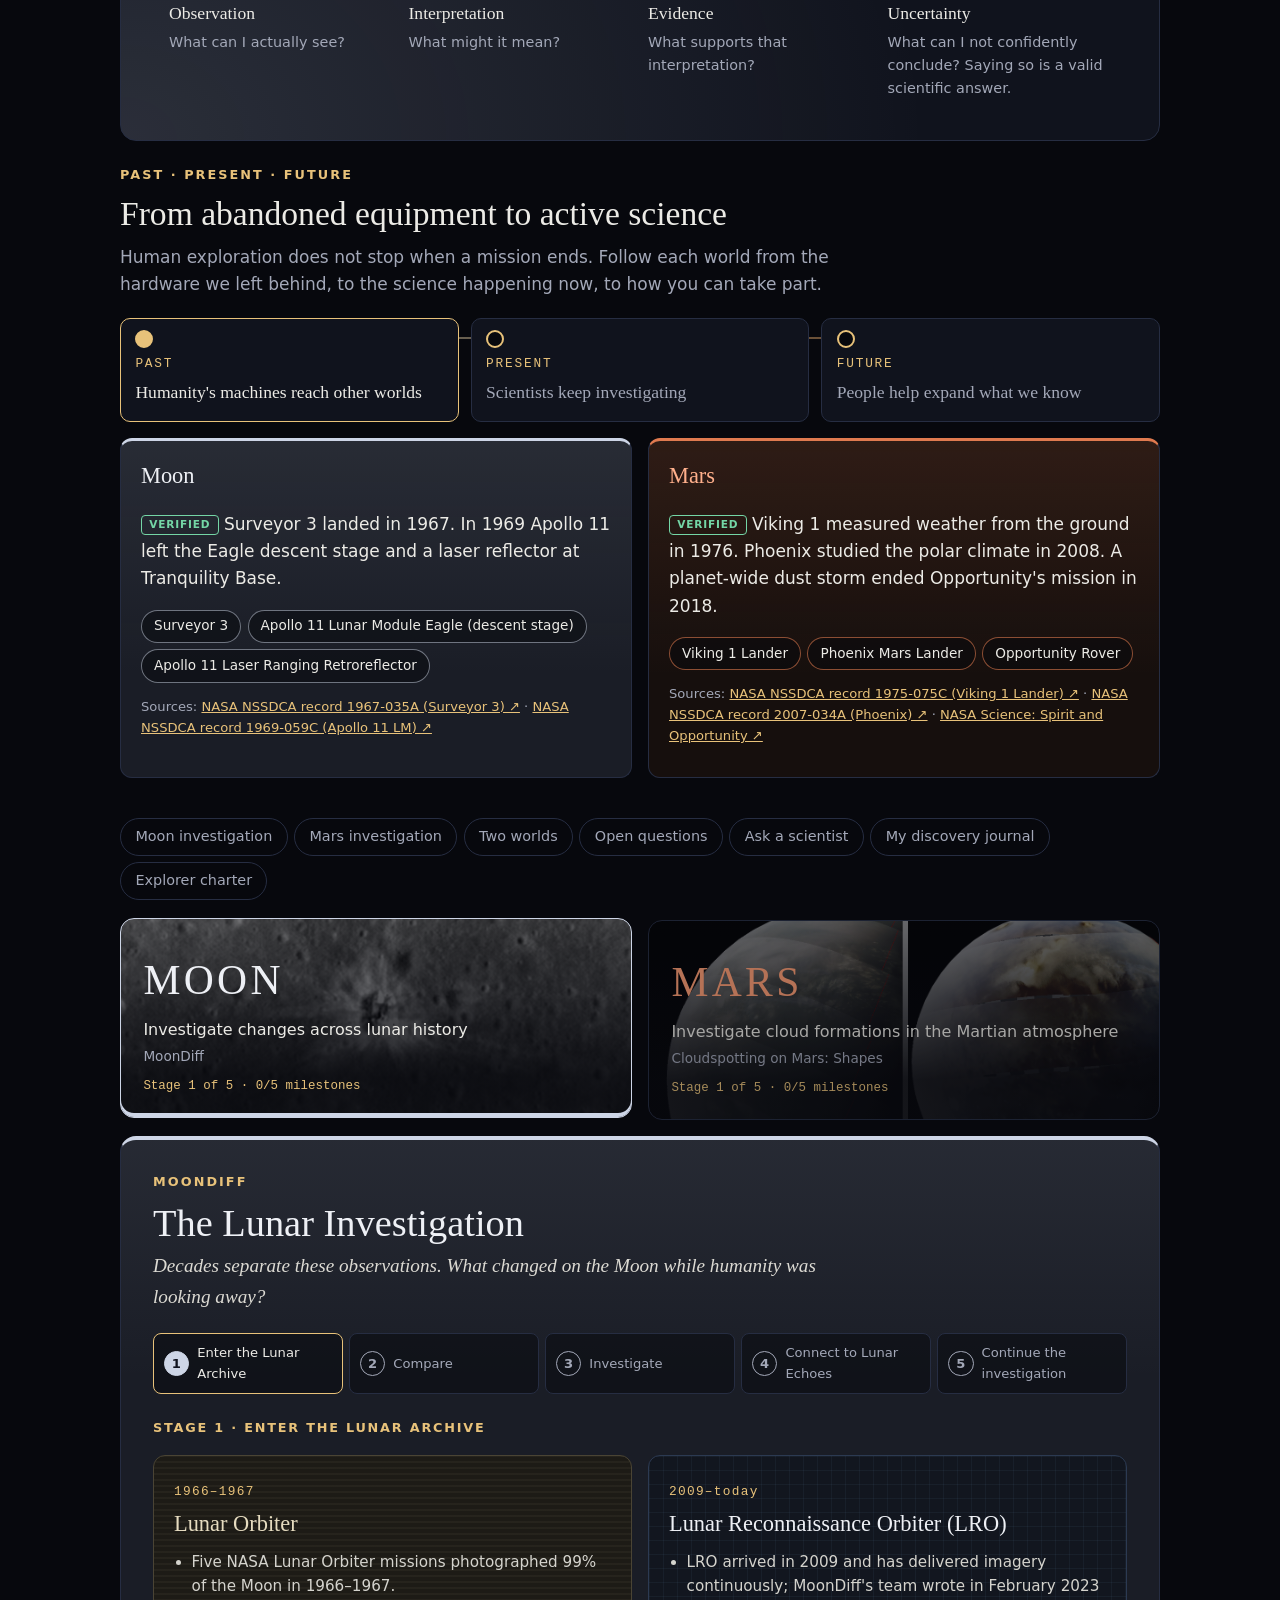
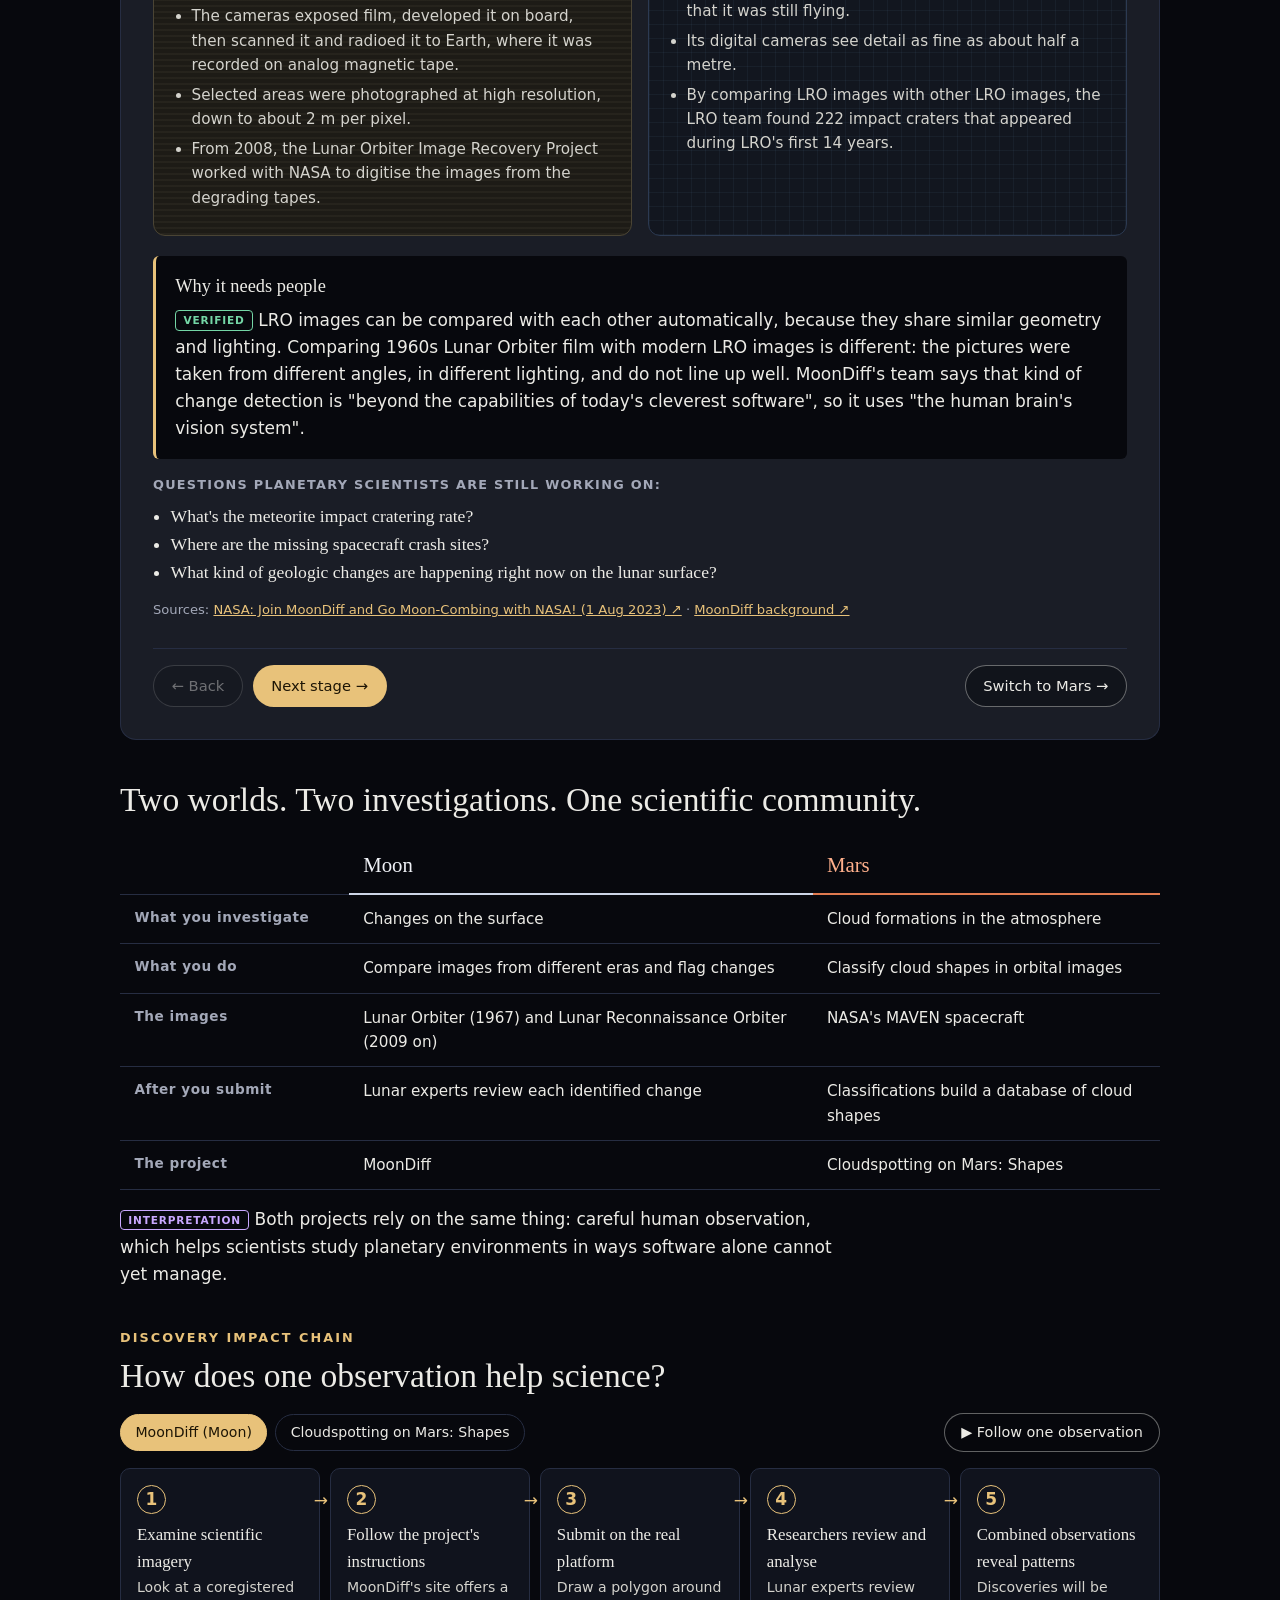
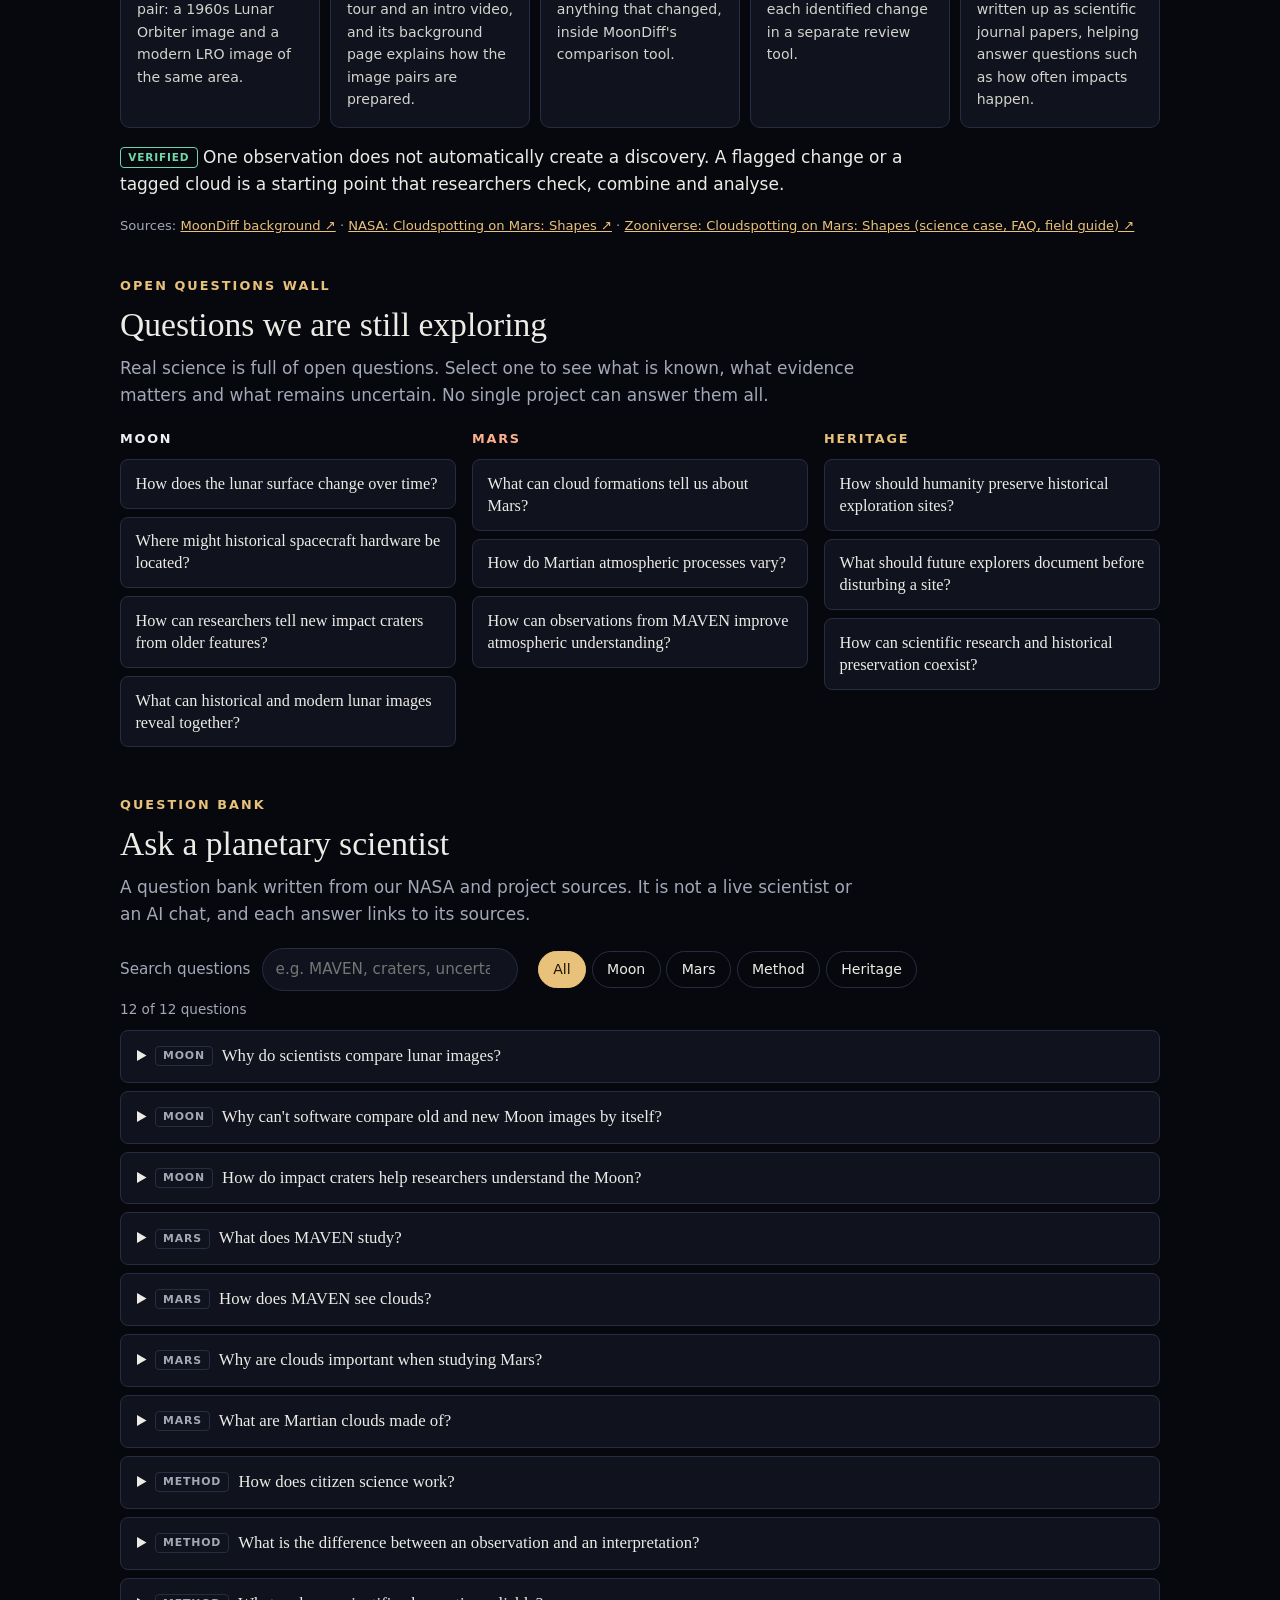
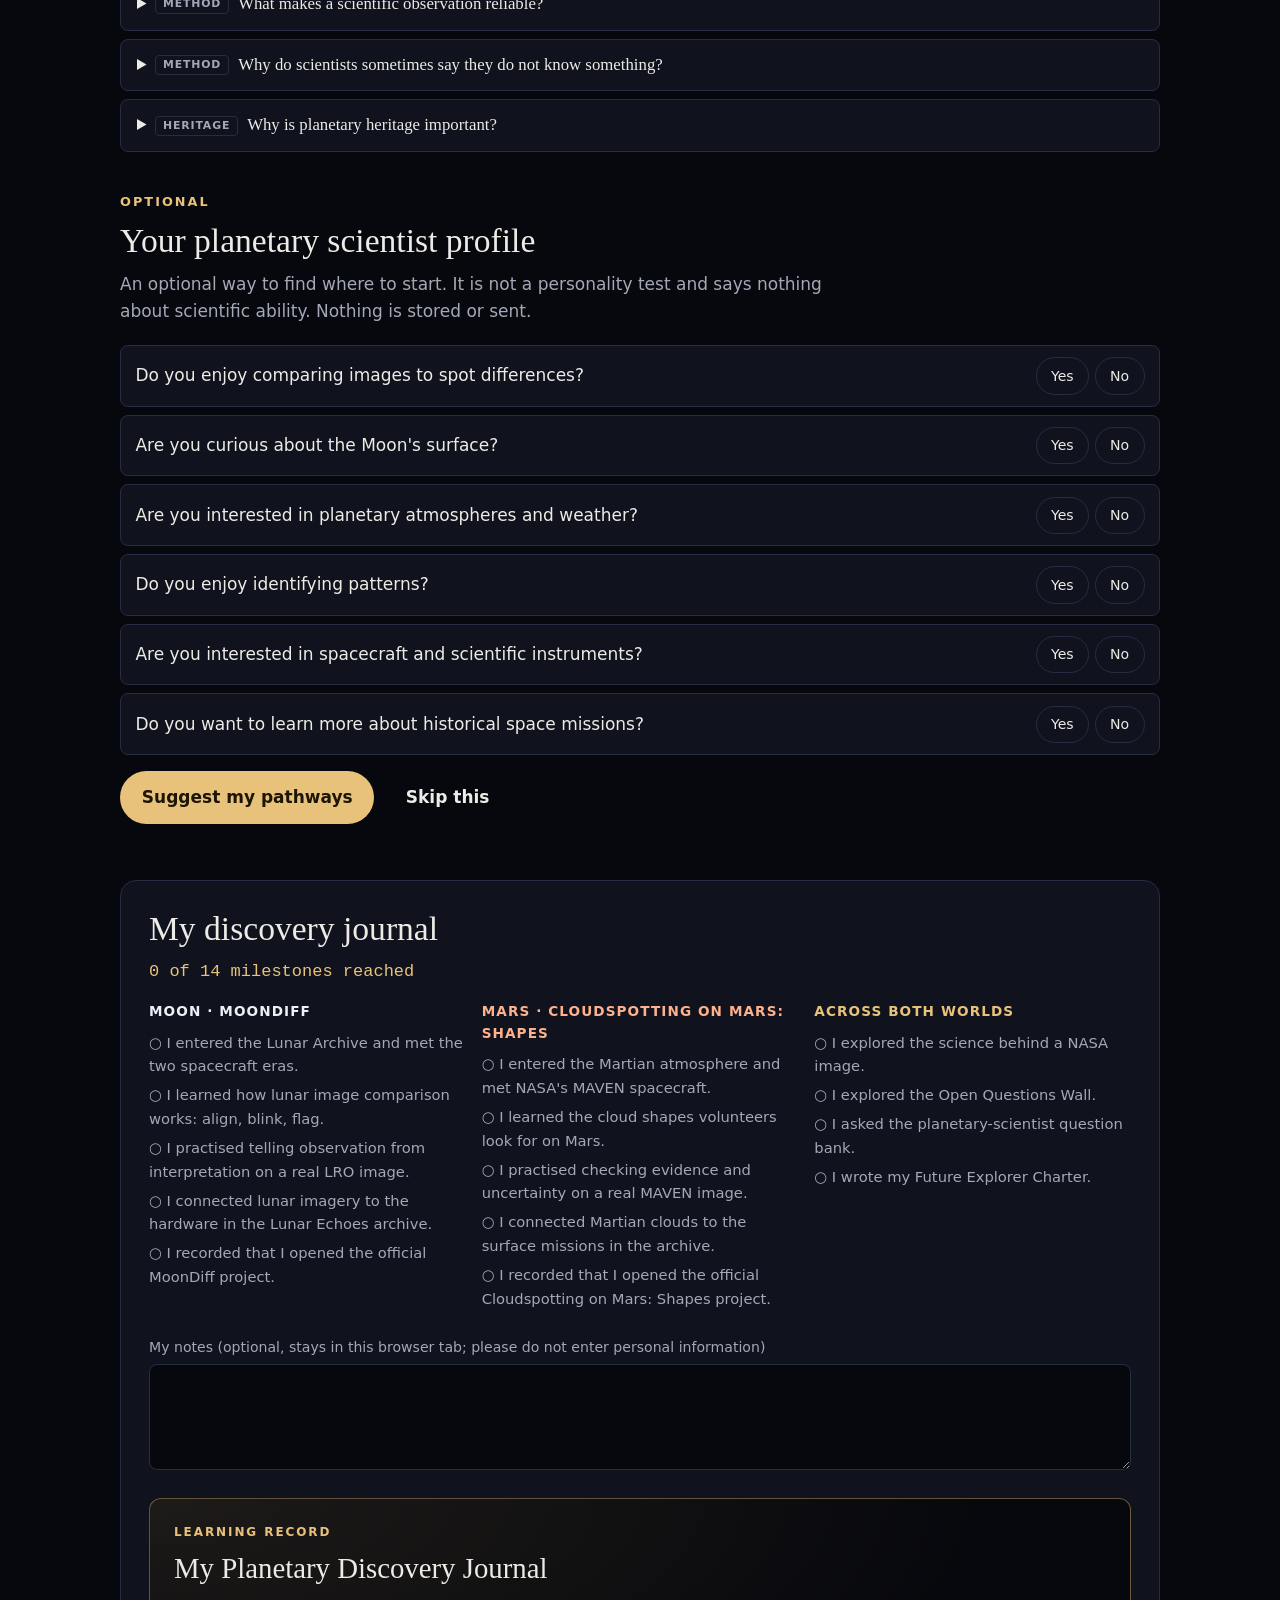
==== commit 32f74462: "Add ROVER RESCUE: Mission to Discover educational rover game Standalone game in rover/ (own HTML, CS" ====
--- a/index.html
+++ b/index.html
@@ -26,6 +26,7 @@
       <a href="#map">Locations</a>
       <a href="#quiz">Quiz</a>
       <a href="#beyond">Beyond the Archive</a>
+      <a href="rover/index.html">Rover Rescue game</a>
     </nav>
   </header>
 
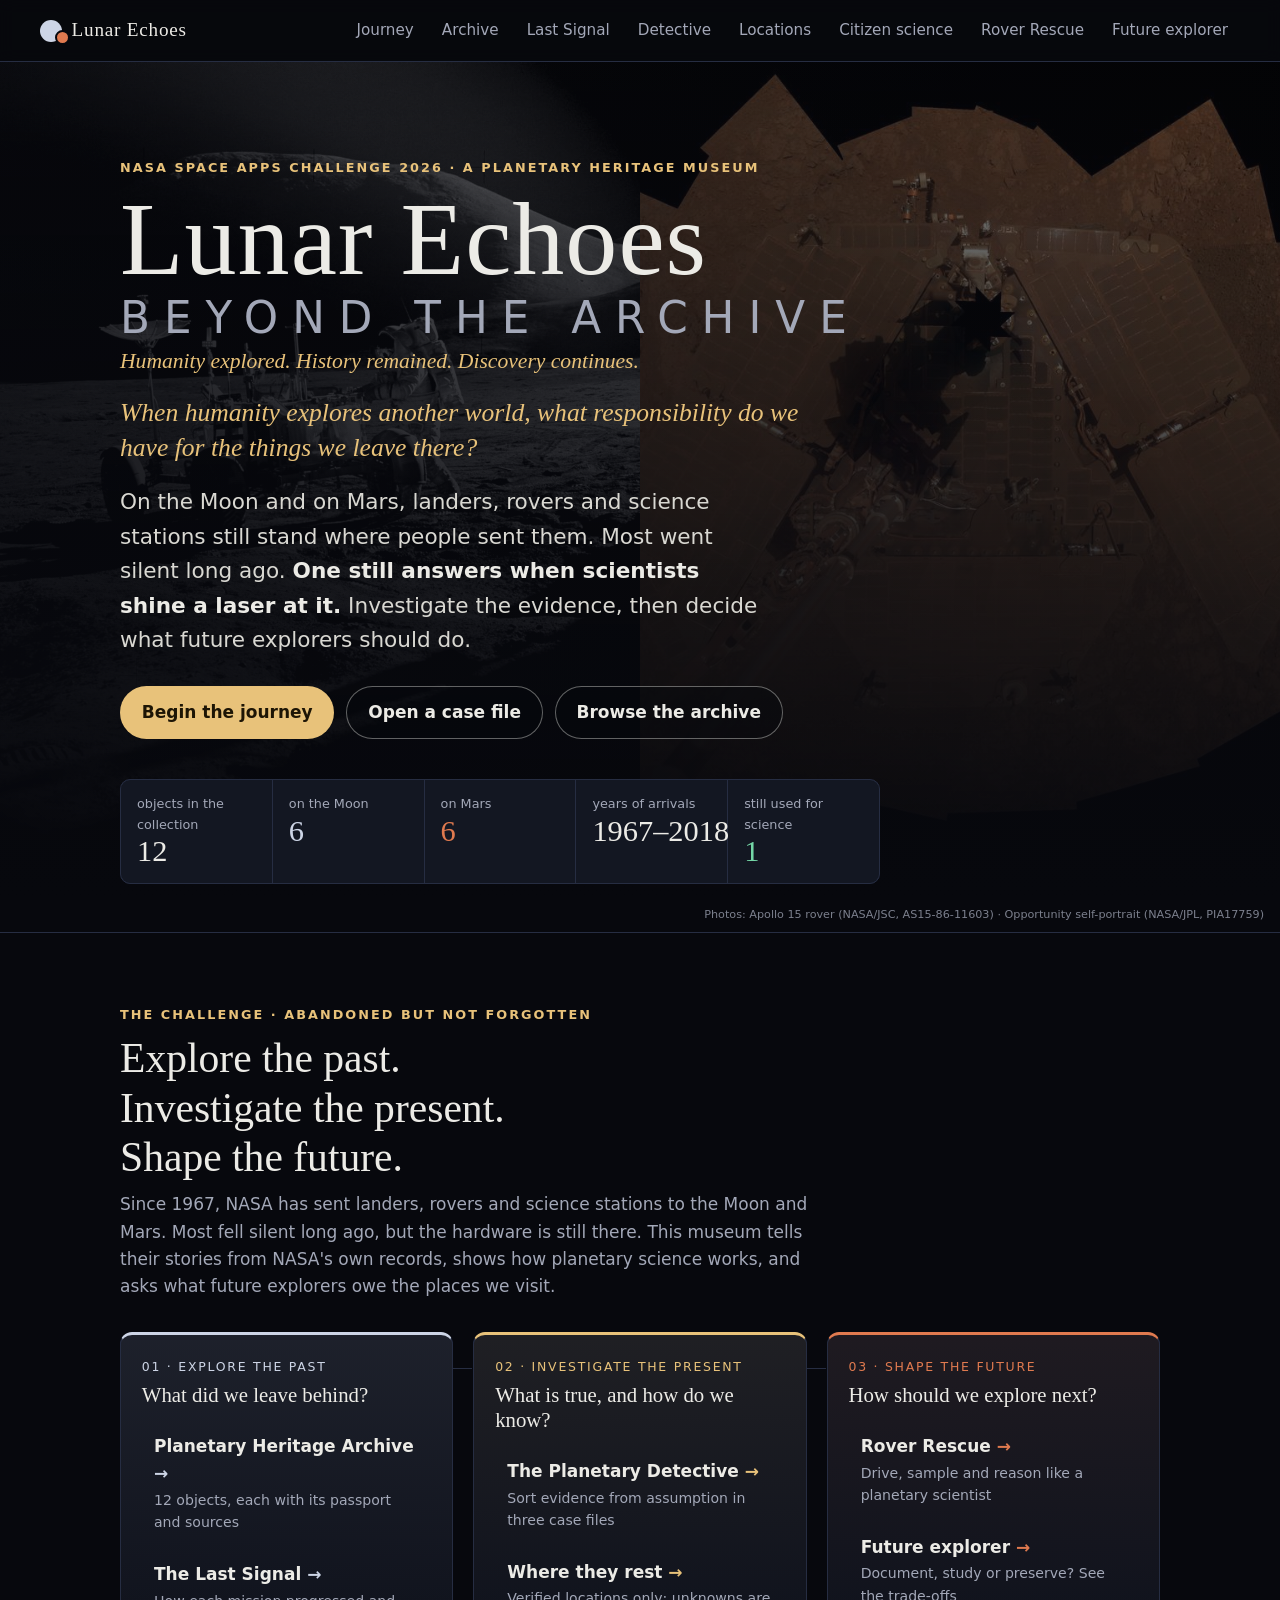
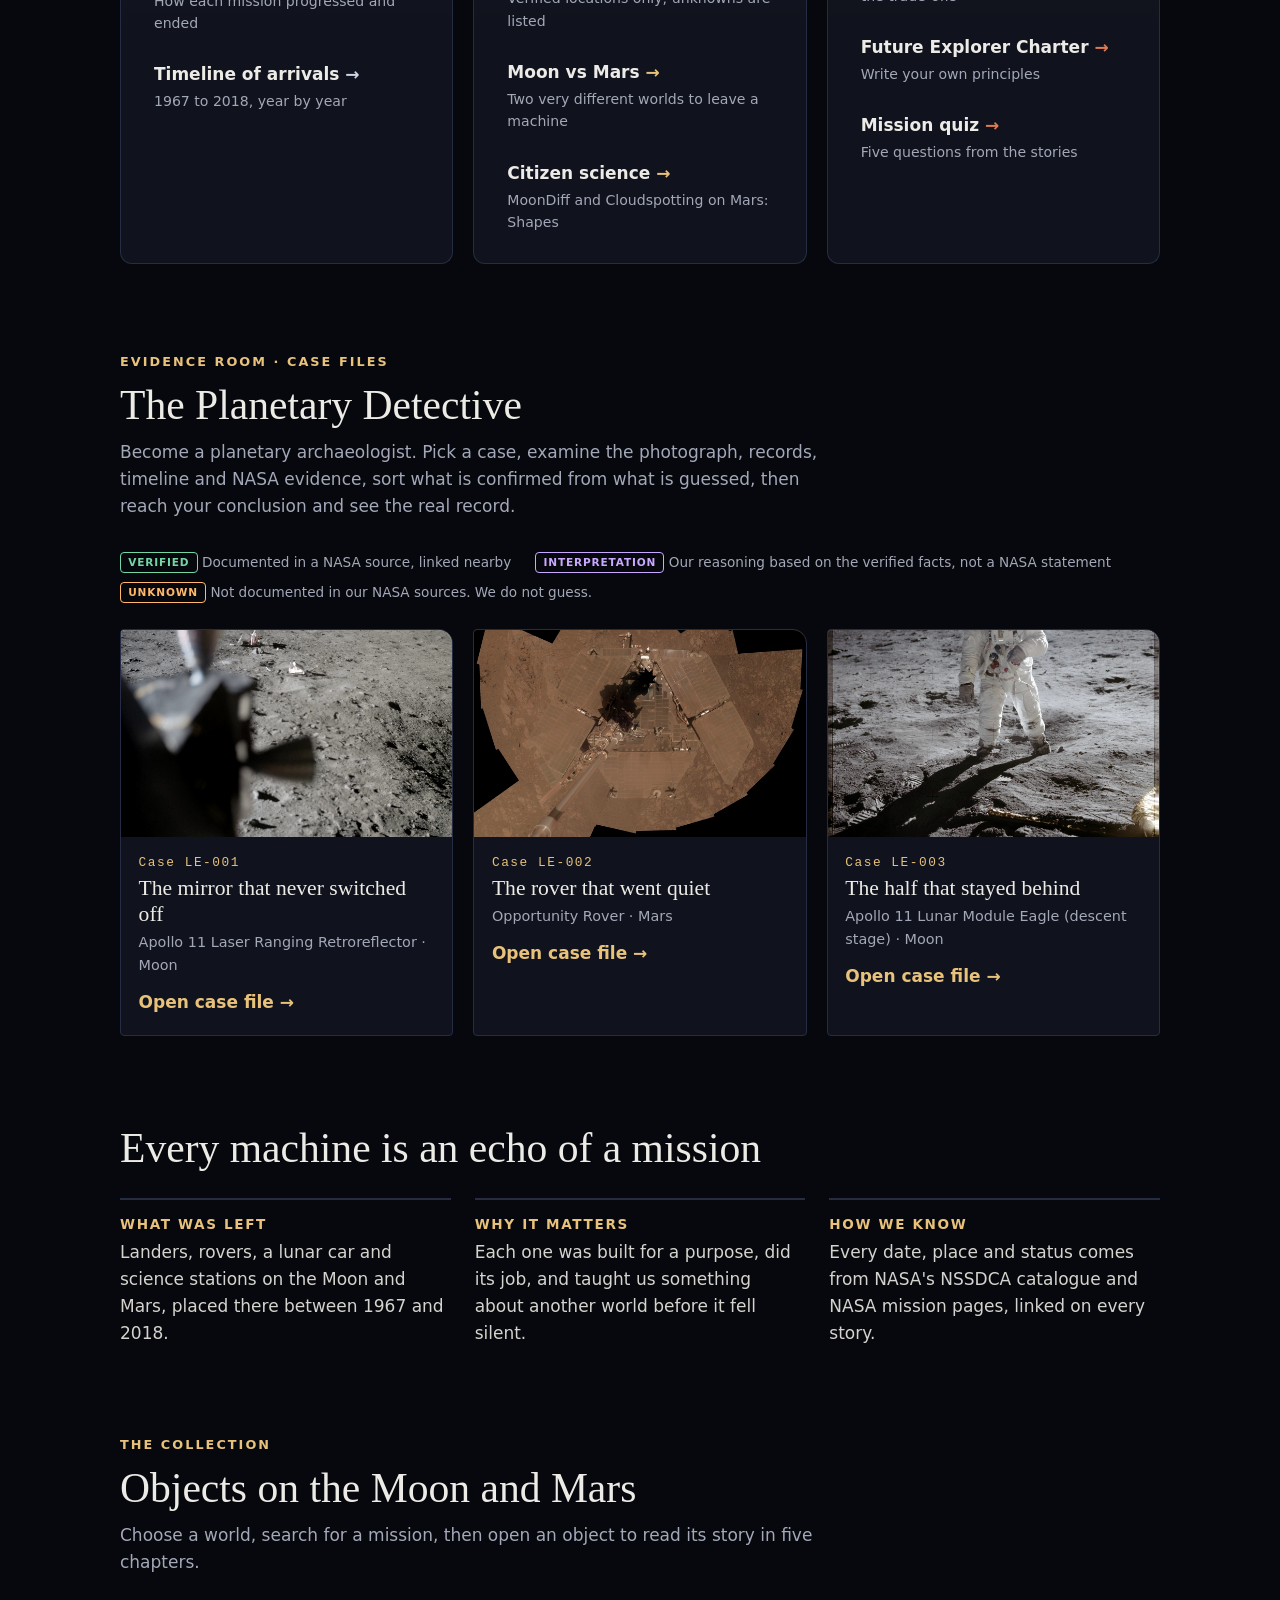
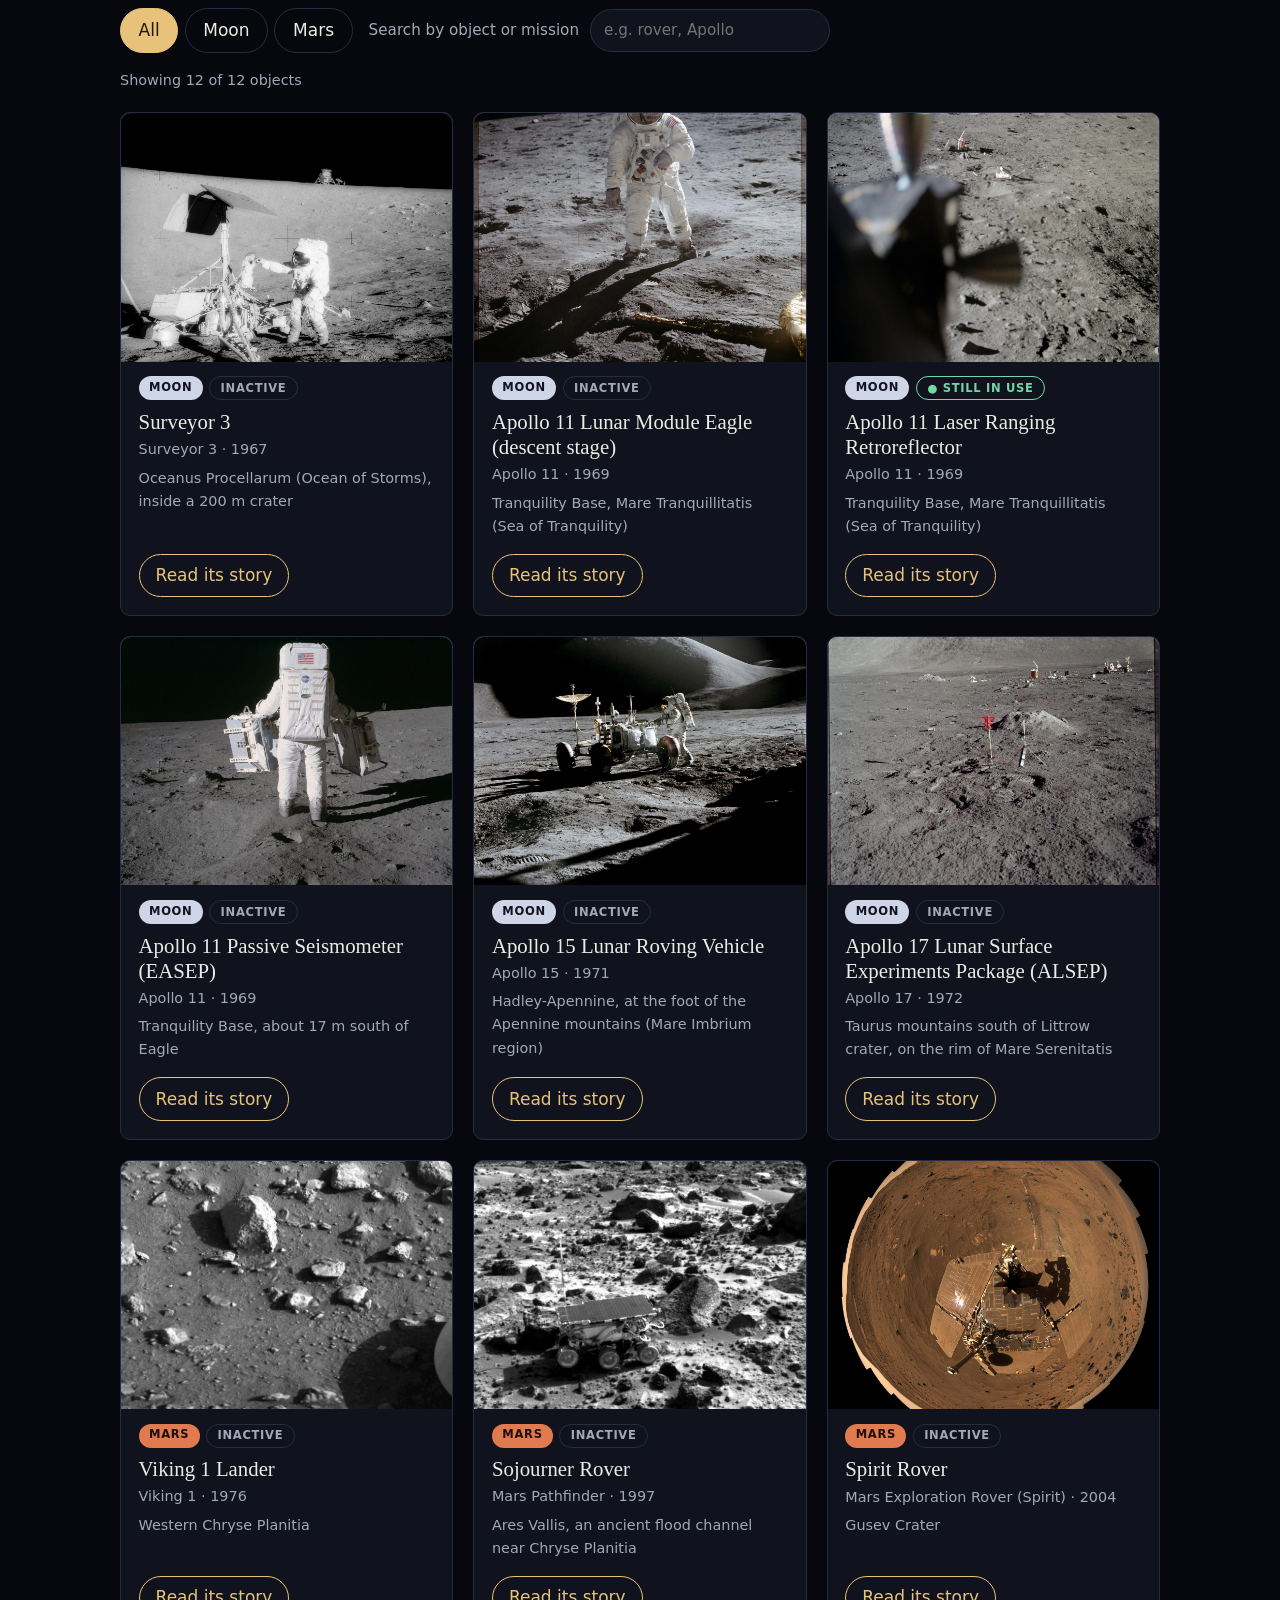
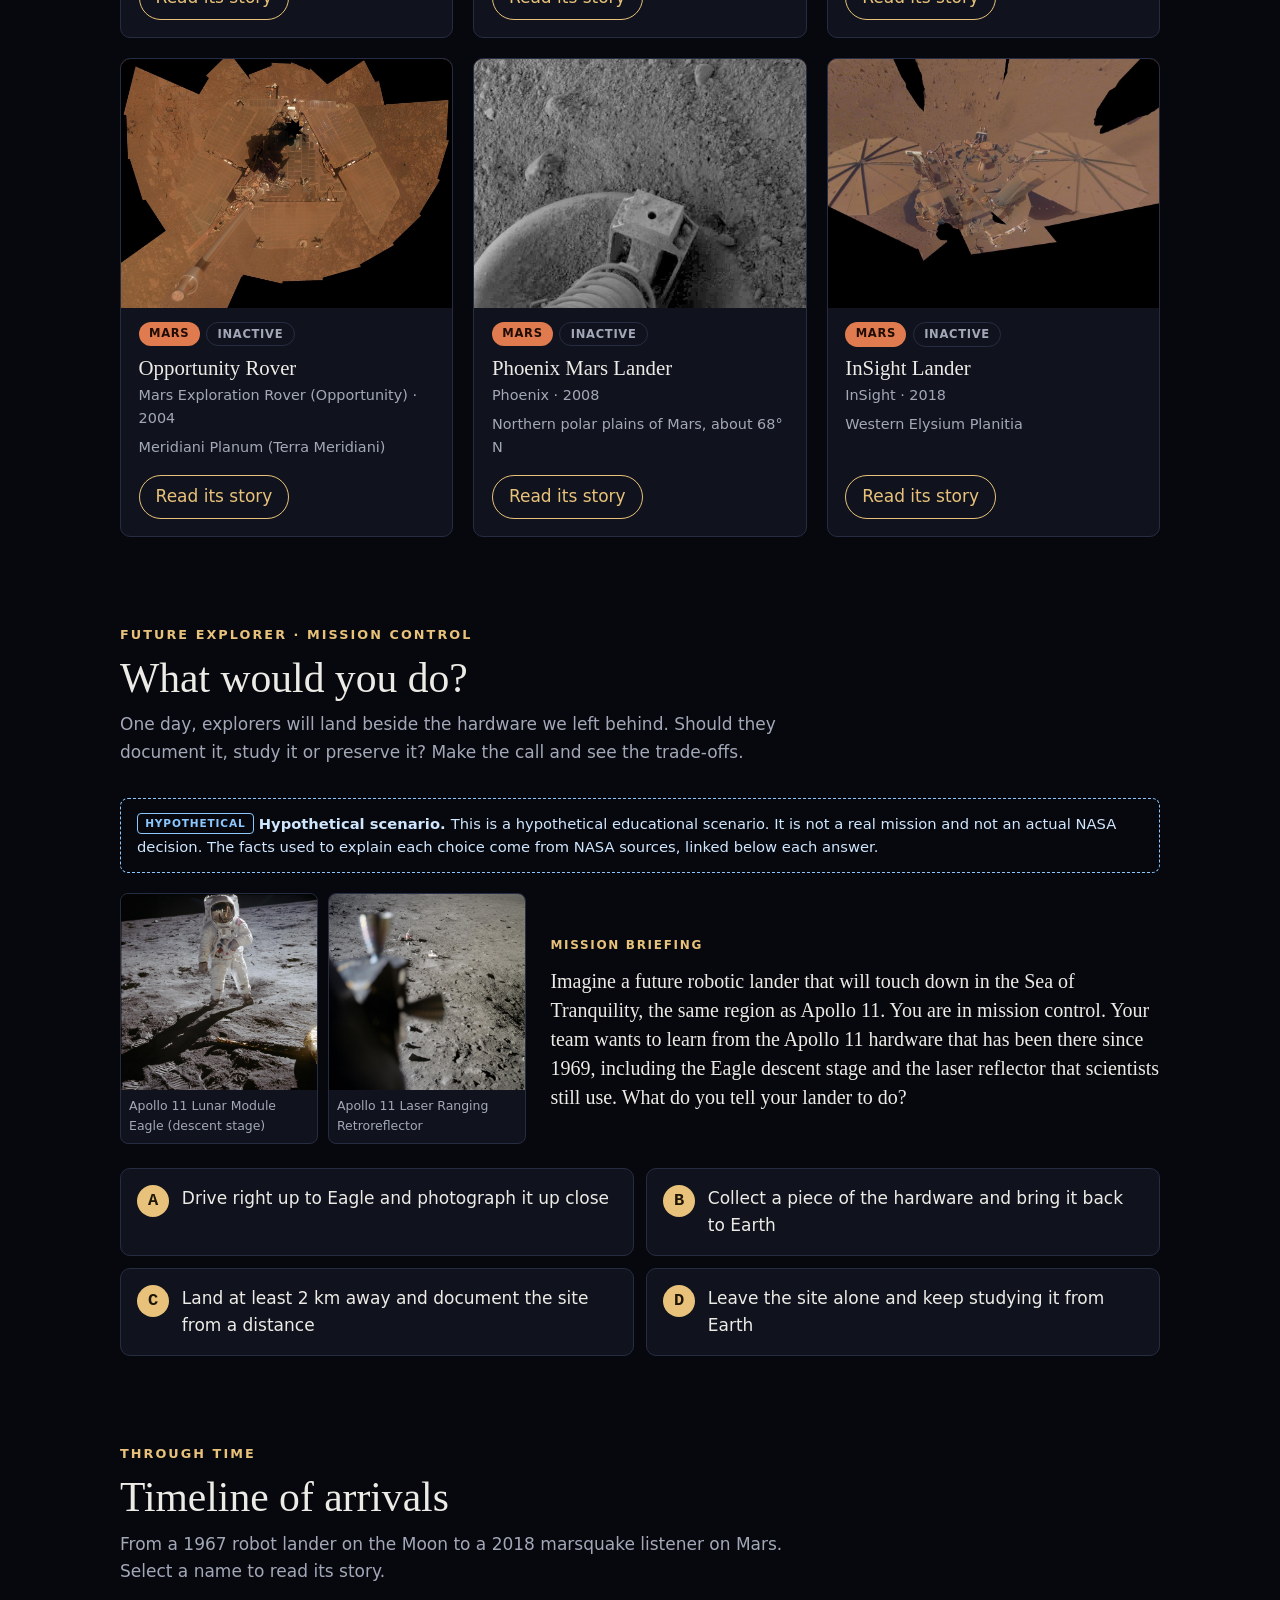
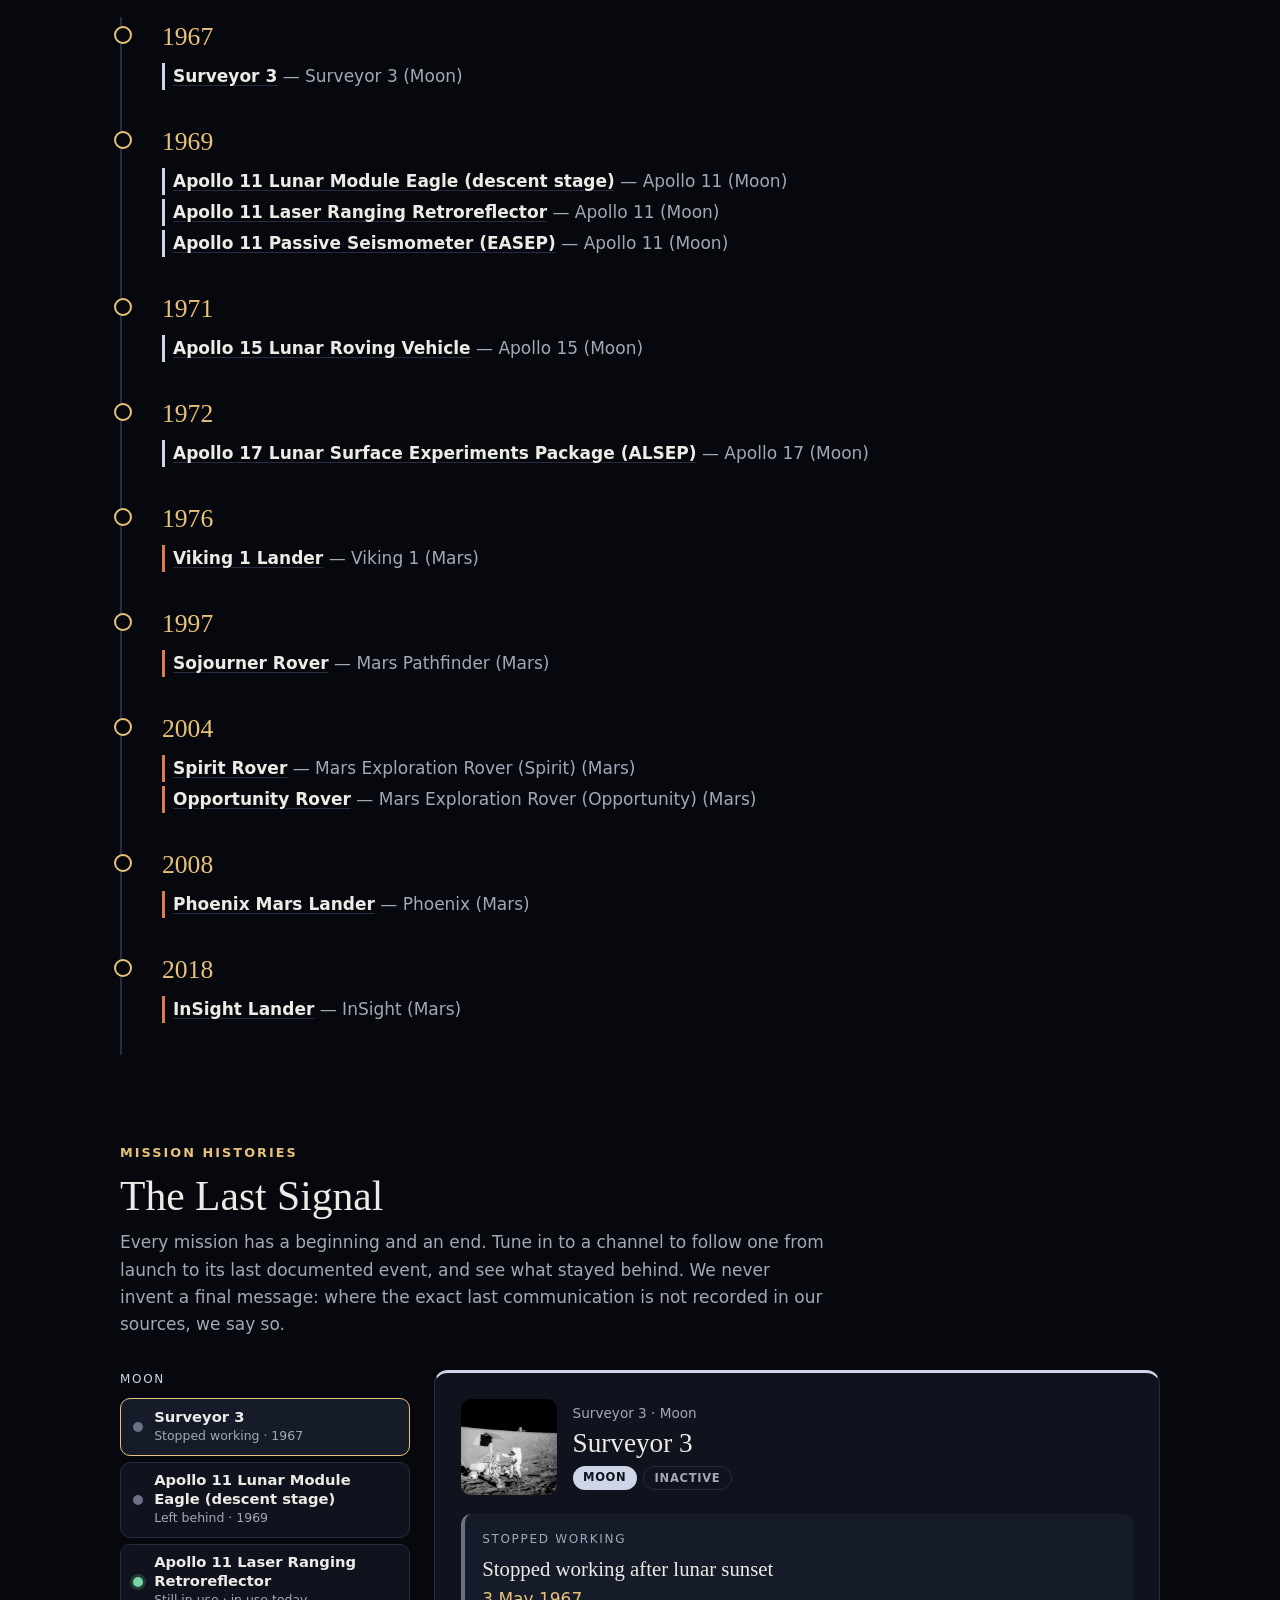
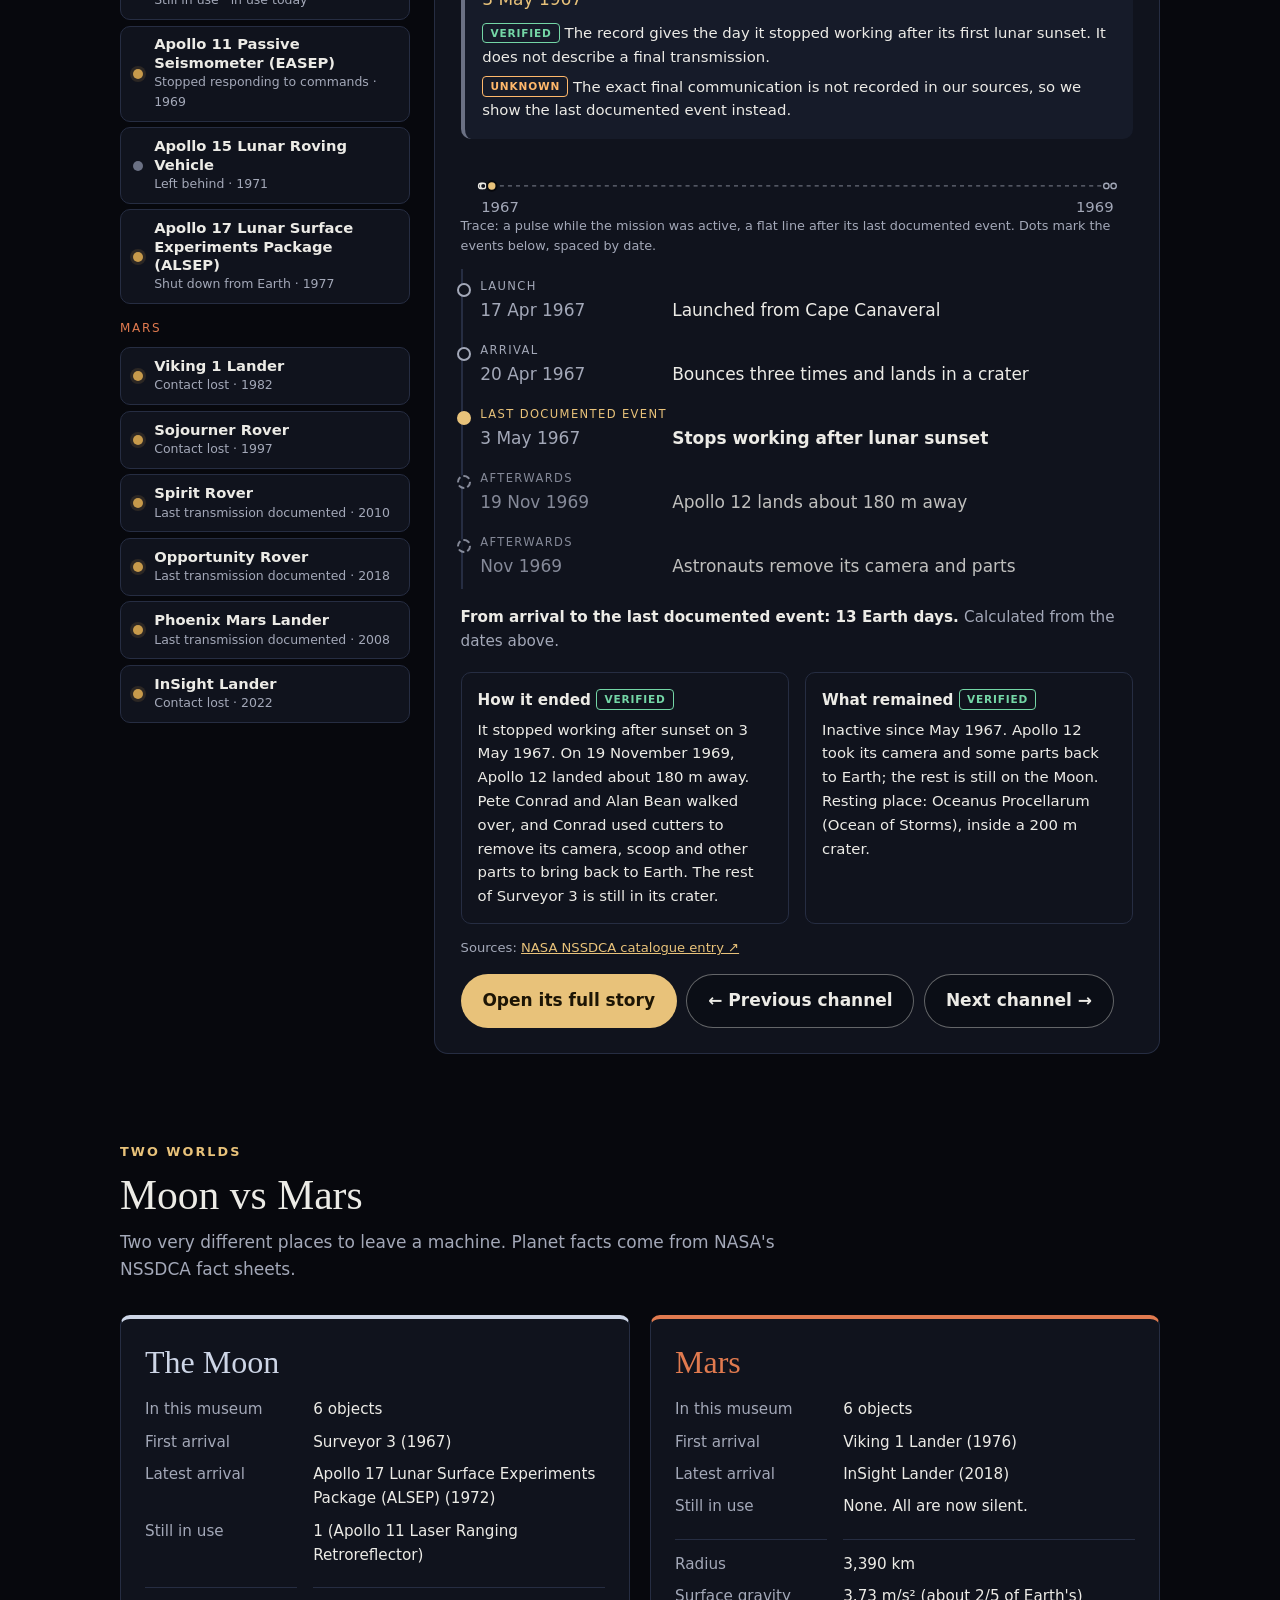
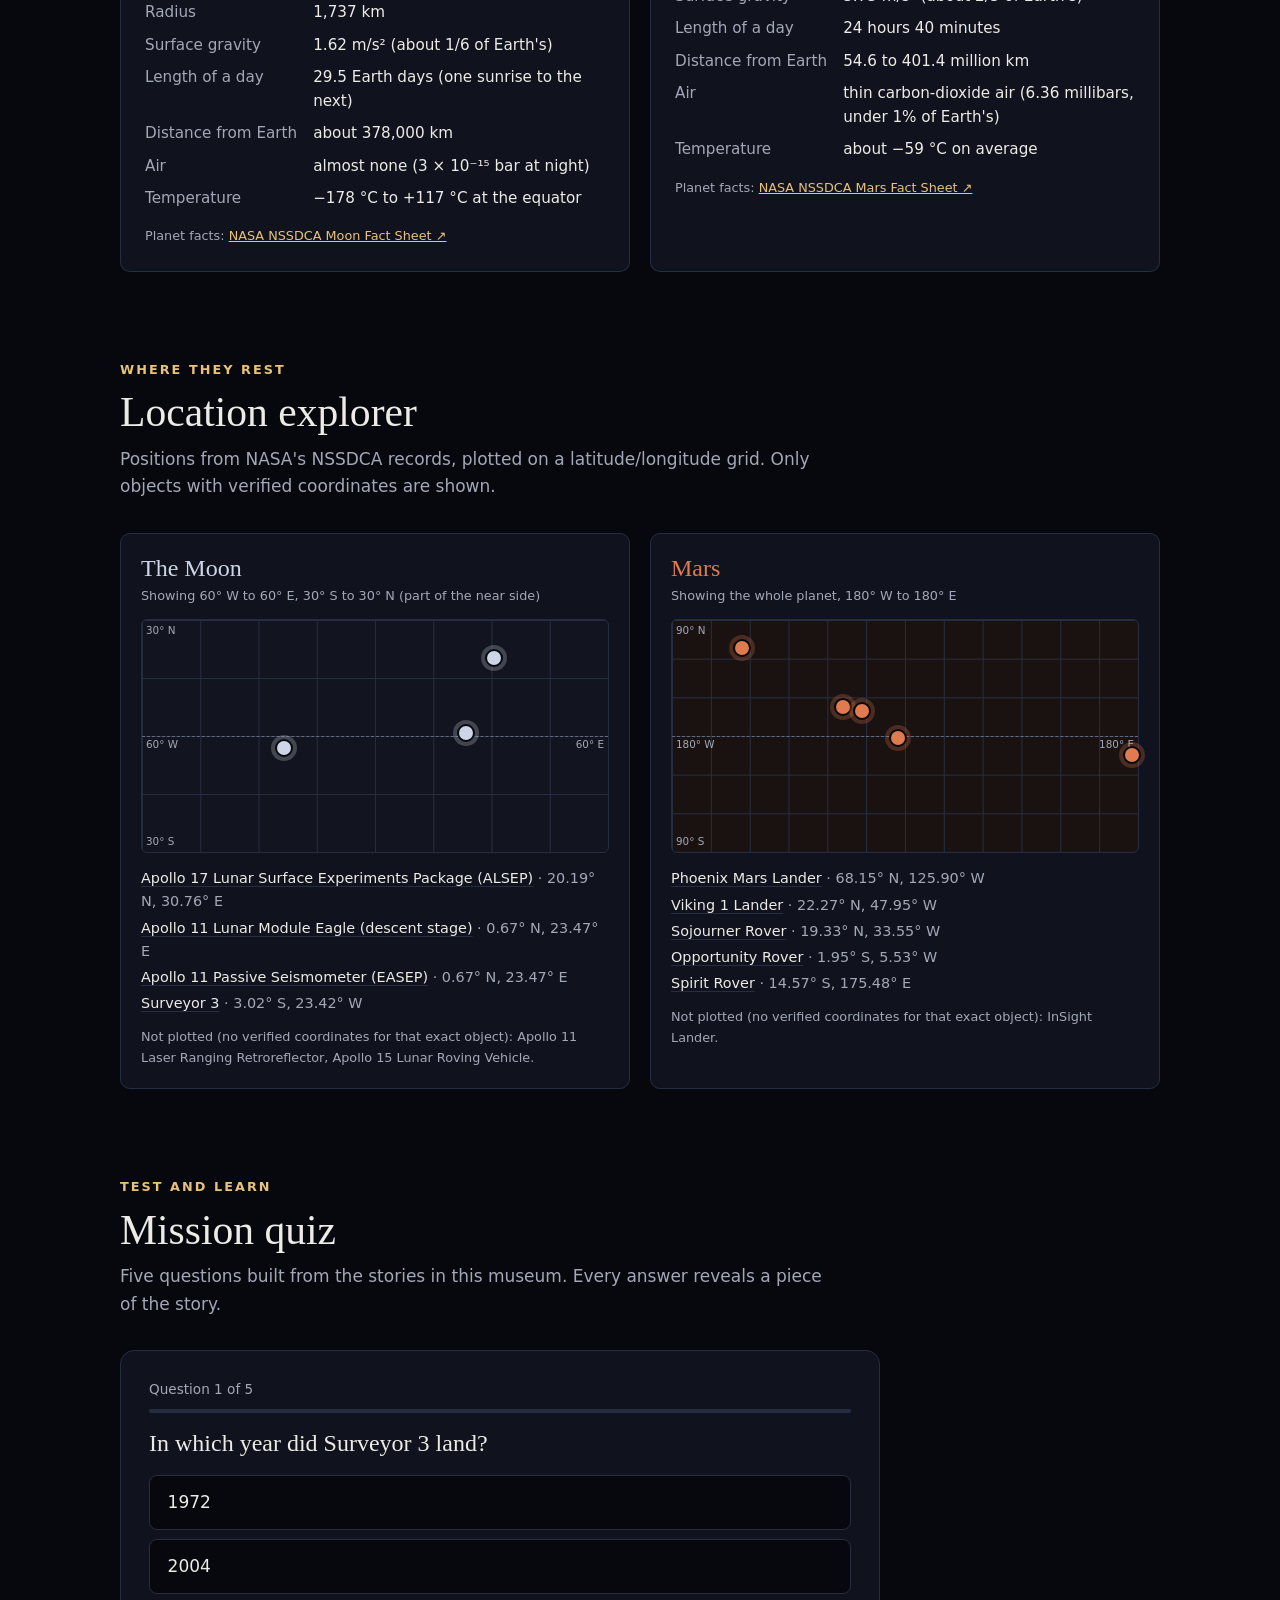
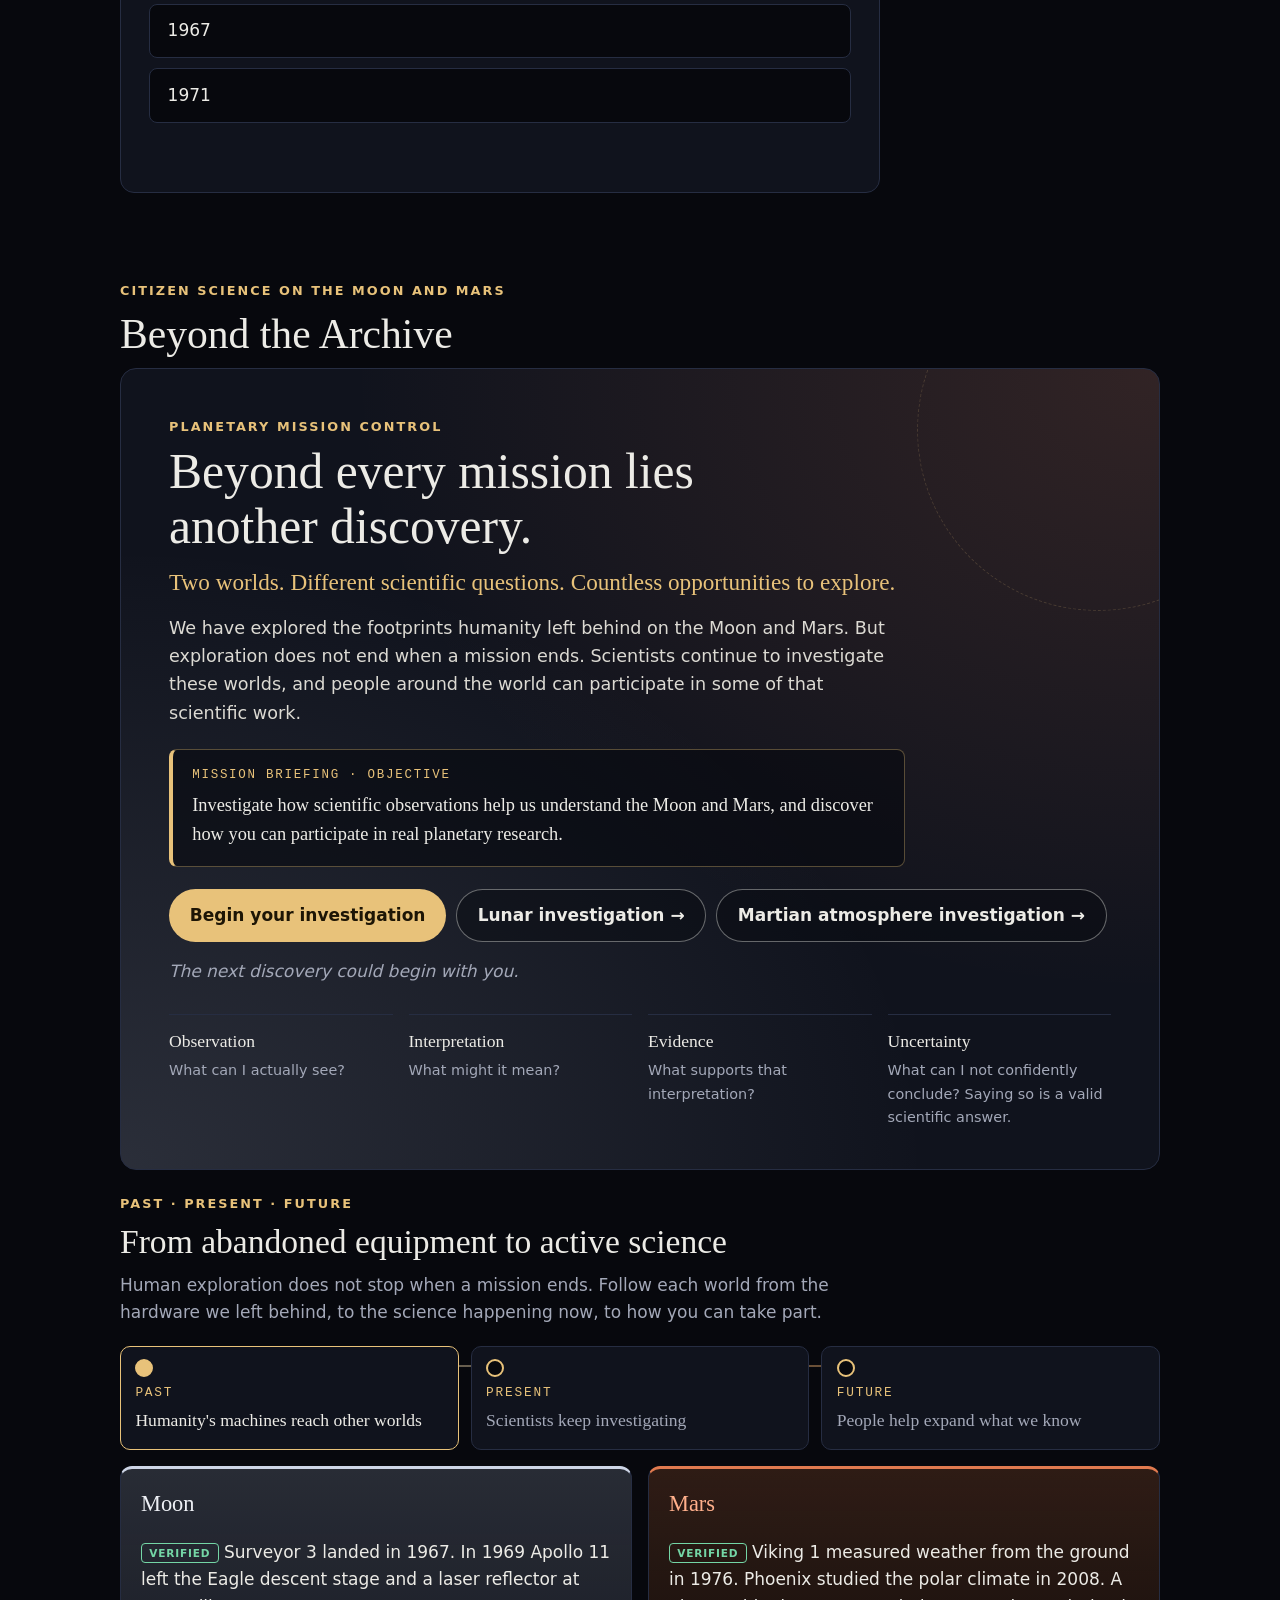
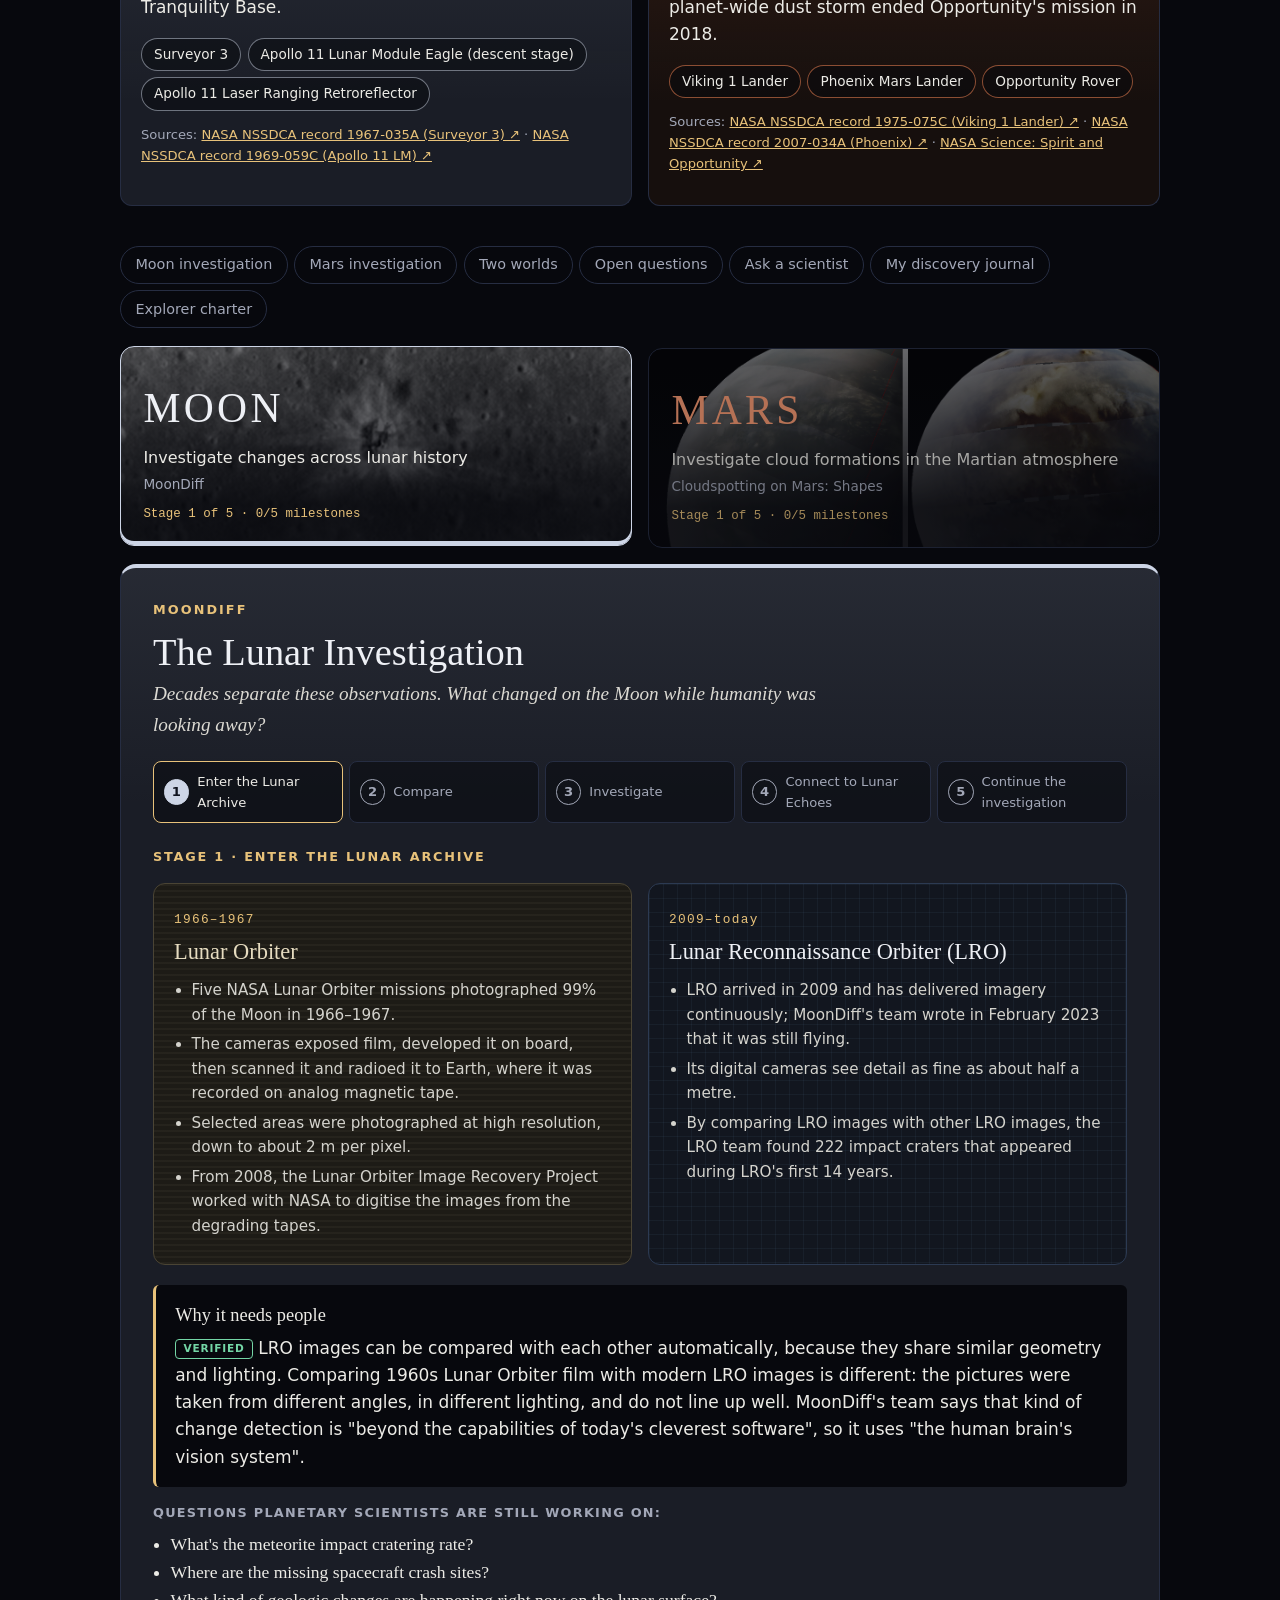
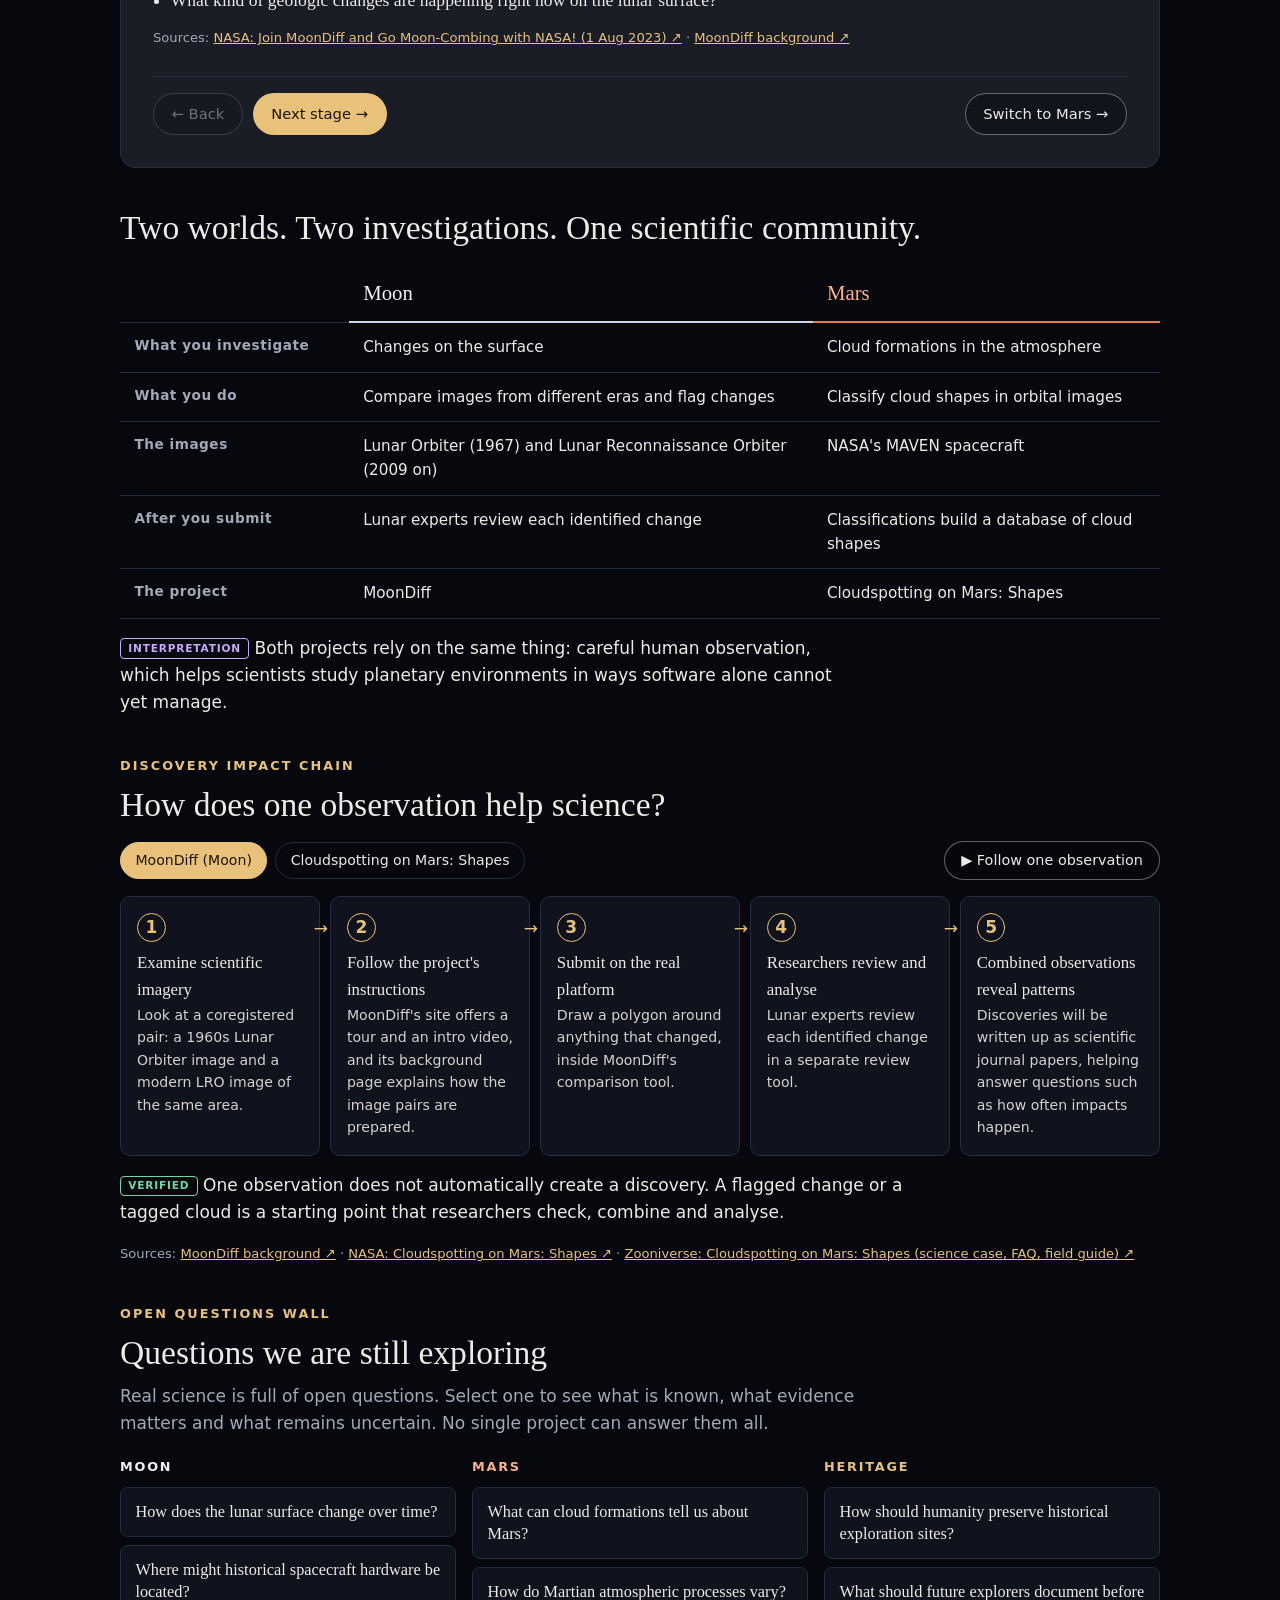
==== commit 954ea765: "Beyond the Archive round 1: journey homepage, The Last Signal, Planetary Detective - Audit of the ma" ====
--- a/index.html
+++ b/index.html
@@ -7,6 +7,9 @@
   <title>Lunar Echoes</title>
   <link rel="stylesheet" href="css/style.css?v=20261115">
   <link rel="stylesheet" href="css/beyond.css?v=20261115">
+  <link rel="stylesheet" href="css/journey.css?v=20261115c">
+  <link rel="stylesheet" href="css/last-signal.css?v=20261115b">
+  <link rel="stylesheet" href="css/detective.css?v=20261115c">
   <link rel="stylesheet" href="css/responsive.css?v=20261115">
 </head>
 <body>
@@ -18,15 +21,14 @@
       <span class="brand-name">Lunar Echoes</span>
     </a>
     <nav class="site-nav" aria-label="Main">
-      <a href="#cases">Case files</a>
-      <a href="#objects">Collection</a>
+      <a href="#journey">Journey</a>
+      <a href="#objects">Archive</a>
+      <a href="#last-signal">Last Signal</a>
+      <a href="#cases">Detective</a>
+      <a href="#map">Locations</a>
+      <a href="#beyond">Citizen science</a>
+      <a href="rover/index.html">Rover Rescue</a>
       <a href="#decision">Future explorer</a>
-      <a href="#timeline">Timeline</a>
-      <a href="#compare">Moon vs Mars</a>
-      <a href="#map">Locations</a>
-      <a href="#quiz">Quiz</a>
-      <a href="#beyond">Beyond the Archive</a>
-      <a href="rover/index.html">Rover Rescue game</a>
     </nav>
   </header>
 
@@ -37,8 +39,9 @@
       <div class="hero-world hero-mars"></div>
     </div>
     <div class="hero-inner">
-      <p class="eyebrow">Beyond the mission · A space heritage archive</p>
-      <h1 id="hero-title">Lunar Echoes</h1>
+      <p class="eyebrow">NASA Space Apps Challenge 2026 · A planetary heritage museum</p>
+      <h1 id="hero-title">Lunar Echoes <span class="hero-subtitle">Beyond the Archive</span></h1>
+      <p class="hero-tagline">Humanity explored. History remained. Discovery continues.</p>
       <p class="hero-question">When humanity explores another world, what responsibility do we have for the things we leave there?</p>
       <p class="hero-lead">
         On the Moon and on Mars, landers, rovers and science stations still stand
@@ -47,8 +50,9 @@
         Investigate the evidence, then decide what future explorers should do.
       </p>
       <div class="hero-actions">
-        <button class="btn btn-primary" type="button" data-open-case="0">Open a case file</button>
-        <a class="btn btn-ghost" href="#objects">Browse the collection</a>
+        <a class="btn btn-primary" href="#journey">Begin the journey</a>
+        <button class="btn btn-ghost" type="button" data-open-case="0">Open a case file</button>
+        <a class="btn btn-ghost" href="#objects">Browse the archive</a>
       </div>
       <!-- js/explore.js fills these numbers from data/objects.json -->
       <dl id="hero-stats" class="hero-stats" aria-label="The collection in numbers"></dl>
@@ -57,11 +61,50 @@
   </section>
 
   <main id="main">
+    <!-- ===== The journey: one story through every experience (css/journey.css) ===== -->
+    <section id="journey" class="home-journey" aria-labelledby="journey-title">
+      <p class="eyebrow">The challenge · Abandoned but not Forgotten</p>
+      <h2 id="journey-title" class="section-title">Explore the past. Investigate the present. Shape the future.</h2>
+      <p class="section-intro">Since 1967, NASA has sent landers, rovers and science stations to the Moon and Mars. Most fell silent long ago, but the hardware is still there.
+        This museum tells their stories from NASA's own records, shows how planetary science works, and asks what future explorers owe the places we visit.</p>
+      <ol class="hj-steps">
+        <li class="hj-step is-past">
+          <p class="hj-no">01 · Explore the past</p>
+          <h3>What did we leave behind?</h3>
+          <ul class="hj-links">
+            <li><a href="#objects"><strong>Planetary Heritage Archive</strong><span>12 objects, each with its passport and sources</span></a></li>
+            <li><a href="#last-signal"><strong>The Last Signal</strong><span>How each mission progressed and ended</span></a></li>
+            <li><a href="#timeline"><strong>Timeline of arrivals</strong><span>1967 to 2018, year by year</span></a></li>
+          </ul>
+        </li>
+        <li class="hj-step is-present">
+          <p class="hj-no">02 · Investigate the present</p>
+          <h3>What is true, and how do we know?</h3>
+          <ul class="hj-links">
+            <li><a href="#cases"><strong>The Planetary Detective</strong><span>Sort evidence from assumption in three case files</span></a></li>
+            <li><a href="#map"><strong>Where they rest</strong><span>Verified locations only; unknowns are listed</span></a></li>
+            <li><a href="#compare"><strong>Moon vs Mars</strong><span>Two very different worlds to leave a machine</span></a></li>
+            <li><a href="#beyond"><strong>Citizen science</strong><span>MoonDiff and Cloudspotting on Mars: Shapes</span></a></li>
+          </ul>
+        </li>
+        <li class="hj-step is-future">
+          <p class="hj-no">03 · Shape the future</p>
+          <h3>How should we explore next?</h3>
+          <ul class="hj-links">
+            <li><a href="rover/index.html"><strong>Rover Rescue</strong><span>Drive, sample and reason like a planetary scientist</span></a></li>
+            <li><a href="#decision"><strong>Future explorer</strong><span>Document, study or preserve? See the trade-offs</span></a></li>
+            <li><a href="#beyond-charter"><strong>Future Explorer Charter</strong><span>Write your own principles</span></a></li>
+            <li><a href="#quiz"><strong>Mission quiz</strong><span>Five questions from the stories</span></a></li>
+          </ul>
+        </li>
+      </ol>
+    </section>
+
     <!-- ===== Case files (investigation mode) ===== -->
     <section id="cases" class="cases" aria-labelledby="cases-title">
-      <p class="eyebrow">Evidence room</p>
-      <h2 id="cases-title" class="section-title">Open a case file</h2>
-      <p class="section-intro">Pick a case. Examine the photographs and NASA evidence, submit your conclusion, then find out why the object matters.</p>
+      <p class="eyebrow">Evidence room · Case files</p>
+      <h2 id="cases-title" class="section-title">The Planetary Detective</h2>
+      <p class="section-intro">Become a planetary archaeologist. Pick a case, examine the photograph, records, timeline and NASA evidence, sort what is confirmed from what is guessed, then reach your conclusion and see the real record.</p>
       <!-- js/cases.js fills these from data/cases.json -->
       <div id="case-shelf" class="case-shelf" aria-busy="true">
         <p class="loading">Unlocking the archive…</p>
@@ -117,6 +160,17 @@
       <ol id="timeline-list"></ol>
     </section>
 
+    <!-- ===== The Last Signal (js/last-signal.js, data/last-signal.json, css/last-signal.css) ===== -->
+    <section id="last-signal" class="last-signal" aria-labelledby="last-signal-title">
+      <p class="eyebrow">Mission histories</p>
+      <h2 id="last-signal-title" class="section-title">The Last Signal</h2>
+      <p class="section-intro">Every mission has a beginning and an end. Tune in to a channel to follow one from launch to its last documented event, and see what stayed behind.
+        We never invent a final message: where the exact last communication is not recorded in our sources, we say so.</p>
+      <div id="signal-box" class="signal" aria-busy="true">
+        <p class="loading">Listening for signals…</p>
+      </div>
+    </section>
+
     <!-- ===== Moon vs Mars ===== -->
     <section id="compare" aria-labelledby="compare-title">
       <p class="eyebrow">Two worlds</p>
@@ -155,10 +209,11 @@
   </main>
 
   <footer class="site-footer">
-    <p class="footer-title">Lunar Echoes</p>
+    <p class="footer-title">Lunar Echoes · Beyond the Archive</p>
     <p>Built for the NASA Space Apps Challenge 2026 ("Abandoned but not Forgotten") by a student team.</p>
     <p>Facts: NASA Space Science Data Coordinated Archive (NSSDCA) Master Catalog and fact sheets, nasa.gov and science.nasa.gov.
-      Images: NASA Image and Video Library. This project is not affiliated with or endorsed by NASA.</p>
+      Images: NASA Image and Video Library.</p>
+    <p class="footer-disclaimer">LUNAR ECHOES is an independent educational project developed for NASA Space Apps Challenge. It is not affiliated with, operated by or endorsed by NASA. NASA project names, imagery and resources are referenced for educational purposes. Actual citizen-science participation takes place through the respective official platforms.</p>
   </footer>
 
   <!-- Order matters: helpers first, main.js last -->
@@ -166,9 +221,10 @@
   <script src="js/timeline.js?v=20261115"></script>
   <script src="js/quiz.js?v=20261115"></script>
   <script src="js/explore.js?v=20261115"></script>
-  <script src="js/cases.js?v=20261115"></script>
+  <script src="js/cases.js?v=20261115c"></script>
+  <script src="js/last-signal.js?v=20261115c"></script>
   <script src="js/citizen.js?v=20261115"></script>
   <script src="js/beyond-extras.js?v=20261115"></script>
-  <script src="js/main.js?v=20261115"></script>
+  <script src="js/main.js?v=20261115b"></script>
 </body>
 </html>
--- a/css/journey.css
+++ b/css/journey.css
@@ -0,0 +1,90 @@
+/* Lunar Echoes: Beyond the Archive. Homepage title, tagline, journey section, footer disclaimer.
+   Uses the colour tokens defined in css/style.css. */
+
+.hero h1 .hero-subtitle {
+  display: block;
+  margin-top: 0.35rem;
+  font-size: 0.42em;
+  letter-spacing: 0.32em;
+  text-transform: uppercase;
+  color: var(--muted);
+  font-family: var(--sans);
+  font-weight: 500;
+}
+.hero-tagline {
+  margin: 0.25rem 0 1.1rem;
+  font-family: var(--serif);
+  font-style: italic;
+  font-size: clamp(1.05rem, 2.2vw, 1.35rem);
+  color: var(--accent);
+}
+
+/* ---------- Journey ---------- */
+.home-journey .section-title { max-width: 22ch; }
+.hj-steps {
+  list-style: none;
+  margin: 2rem 0 0;
+  padding: 0;
+  display: grid;
+  grid-template-columns: repeat(3, minmax(0, 1fr));
+  gap: 1.25rem;
+  counter-reset: none;
+}
+.hj-step {
+  position: relative;
+  padding: 1.4rem 1.3rem 1.2rem;
+  border: 1px solid var(--line);
+  border-top: 3px solid var(--step, var(--accent));
+  border-radius: 12px;
+  background: linear-gradient(180deg, color-mix(in srgb, var(--step, var(--accent)) 7%, var(--panel)) 0, var(--panel) 55%);
+}
+.hj-step.is-past { --step: var(--moon); }
+.hj-step.is-present { --step: var(--accent); }
+.hj-step.is-future { --step: var(--mars); }
+/* thin connector between the steps on wide screens */
+.hj-step:not(:last-child)::after {
+  content: "";
+  position: absolute;
+  top: 2.05rem;
+  right: -1.25rem;
+  width: 1.25rem;
+  height: 1px;
+  background: var(--line);
+}
+.hj-no {
+  margin: 0 0 0.35rem;
+  font-size: 0.78rem;
+  letter-spacing: 0.14em;
+  text-transform: uppercase;
+  color: var(--step, var(--accent));
+}
+.hj-step h3 { margin: 0 0 0.9rem; font-family: var(--serif); font-size: 1.3rem; font-weight: 500; }
+.hj-links { list-style: none; margin: 0; padding: 0; display: flex; flex-direction: column; gap: 0.35rem; }
+.hj-links a {
+  display: flex;
+  flex-direction: column;
+  gap: 0.1rem;
+  padding: 0.6rem 0.7rem;
+  border-radius: 8px;
+  color: var(--text);
+  text-decoration: none;
+  border: 1px solid transparent;
+}
+.hj-links a:hover,
+.hj-links a:focus-visible { border-color: var(--line); background: var(--panel-2); }
+.hj-links a strong { font-weight: 600; }
+.hj-links a strong::after { content: " →"; color: var(--step, var(--accent)); }
+.hj-links a span { font-size: 0.88rem; color: var(--muted); }
+
+.footer-disclaimer {
+  max-width: 72ch;
+  margin-top: 0.75rem;
+  padding-top: 0.75rem;
+  border-top: 1px solid var(--line);
+  font-size: 0.85rem;
+}
+
+@media (max-width: 900px) {
+  .hj-steps { grid-template-columns: 1fr; }
+  .hj-step:not(:last-child)::after { display: none; }
+}
--- a/css/last-signal.css
+++ b/css/last-signal.css
@@ -0,0 +1,165 @@
+/* Lunar Echoes - The Last Signal (js/last-signal.js). Uses tokens from css/style.css. */
+
+.signal-layout {
+  display: grid;
+  grid-template-columns: minmax(220px, 290px) 1fr;
+  gap: 1.5rem;
+  align-items: start;
+  margin-top: 1.5rem;
+}
+
+/* ---------- Channel list ---------- */
+.signal-channels {
+  display: flex;
+  flex-direction: column;
+  gap: 0.35rem;
+  position: sticky;
+  top: 5rem;
+}
+.signal-group {
+  margin: 0.6rem 0 0.2rem;
+  font-size: 0.75rem;
+  letter-spacing: 0.14em;
+  text-transform: uppercase;
+}
+.signal-group.planet-moon { color: var(--moon); }
+.signal-group.planet-mars { color: var(--mars); }
+.signal-group:first-child { margin-top: 0; }
+.signal-channel {
+  font: inherit;
+  display: flex;
+  align-items: center;
+  gap: 0.7rem;
+  width: 100%;
+  text-align: left;
+  padding: 0.55rem 0.75rem;
+  border-radius: 10px;
+  border: 1px solid var(--line);
+  background: var(--panel);
+  color: var(--text);
+  cursor: pointer;
+}
+.signal-channel:hover { border-color: var(--muted); }
+.signal-channel[aria-pressed="true"] { border-color: var(--accent); background: var(--panel-2); }
+.signal-channel-text { display: flex; flex-direction: column; min-width: 0; }
+.signal-channel-name { font-weight: 600; font-size: 0.92rem; line-height: 1.25; }
+.signal-channel-sub { font-size: 0.78rem; color: var(--muted); }
+
+/* The "LED": green for still in use, amber for an ended mission, grey when the last communication is not recorded */
+.signal-led {
+  flex: none;
+  width: 10px;
+  height: 10px;
+  border-radius: 50%;
+  background: #c79a4b;
+  box-shadow: 0 0 0 3px rgba(199, 154, 75, 0.15);
+}
+.kind-ongoing .signal-led { background: var(--ok, #6fd39a); box-shadow: 0 0 0 3px rgba(111, 211, 154, 0.2); animation: signal-blink 2.4s ease-in-out infinite; }
+.kind-left .signal-led,
+.kind-stopped .signal-led { background: #6b7184; box-shadow: none; }
+@keyframes signal-blink { 50% { opacity: 0.35; } }
+
+/* ---------- Panel ---------- */
+.signal-panel {
+  border: 1px solid var(--line);
+  border-radius: 14px;
+  background: var(--panel);
+  padding: clamp(1rem, 2.5vw, 1.6rem);
+  min-width: 0;
+}
+.signal-panel.planet-moon { border-top: 3px solid var(--moon); }
+.signal-panel.planet-mars { border-top: 3px solid var(--mars); }
+.signal-head { display: flex; gap: 1rem; align-items: center; }
+.signal-photo { flex: none; width: 96px; height: 96px; border-radius: 10px; overflow: hidden; background: var(--panel-2); }
+.signal-photo img { width: 100%; height: 100%; object-fit: cover; display: block; }
+.signal-mission { margin: 0; font-size: 0.85rem; color: var(--muted); }
+.signal-title { margin: 0.15rem 0 0.4rem; font-family: var(--serif); font-weight: 500; font-size: clamp(1.3rem, 3vw, 1.7rem); }
+.signal-title:focus { outline: none; }
+.signal-title:focus-visible { outline: 2px solid var(--accent); outline-offset: 4px; }
+
+.signal-card {
+  margin: 1.2rem 0 0.4rem;
+  padding: 1rem 1.1rem;
+  border-radius: 10px;
+  background: var(--panel-2);
+  border-left: 4px solid #c79a4b;
+}
+.kind-ongoing .signal-card { border-left-color: var(--ok, #6fd39a); }
+.kind-left .signal-card,
+.kind-stopped .signal-card { border-left-color: #6b7184; }
+.signal-kind { margin: 0; font-size: 0.75rem; letter-spacing: 0.14em; text-transform: uppercase; color: var(--muted); }
+.signal-card-title { margin: 0.2rem 0 0; font-family: var(--serif); font-size: 1.3rem; }
+.signal-card-date { margin: 0 0 0.6rem; color: var(--accent); font-variant-numeric: tabular-nums; }
+.signal-card-note { margin: 0.35rem 0 0; font-size: 0.93rem; }
+
+/* ---------- Trace ---------- */
+.signal-trace { margin: 1rem 0 0.5rem; }
+.signal-trace svg { display: block; width: 100%; height: auto; }
+.signal-trace figcaption { font-size: 0.8rem; color: var(--muted); }
+.trace-active { fill: none; stroke: var(--accent); stroke-width: 2; stroke-linejoin: round; }
+.planet-moon .trace-active { stroke: var(--moon); }
+.planet-mars .trace-active { stroke: var(--mars); }
+.trace-silent { fill: none; stroke: var(--muted); stroke-width: 2; stroke-dasharray: 6 6; opacity: 0.6; }
+.trace-dot { fill: var(--panel); stroke: var(--text); stroke-width: 2; }
+.trace-dot.phase-signal { fill: var(--accent); stroke: var(--bg); stroke-width: 3; }
+.trace-dot.phase-after { stroke: var(--muted); }
+.trace-year { fill: var(--muted); font-size: 22px; font-family: var(--sans); }
+
+/* ---------- Timeline ---------- */
+.signal-timeline { list-style: none; margin: 0.75rem 0 0; padding: 0; border-left: 2px solid var(--line); }
+.signal-event {
+  position: relative;
+  display: grid;
+  grid-template-columns: 11rem 1fr;
+  gap: 0.15rem 1rem;
+  padding: 0.5rem 0 0.5rem 1.1rem;
+}
+.signal-event::before {
+  content: "";
+  position: absolute;
+  left: -6px;
+  top: 0.9rem;
+  width: 10px;
+  height: 10px;
+  border-radius: 50%;
+  background: var(--panel);
+  border: 2px solid var(--muted);
+}
+.signal-event-phase { grid-column: 1 / -1; font-size: 0.72rem; letter-spacing: 0.12em; text-transform: uppercase; color: var(--muted); }
+.signal-event-date { color: var(--muted); font-variant-numeric: tabular-nums; }
+.signal-event.phase-signal::before { background: var(--accent); border-color: var(--accent); }
+.signal-event.phase-signal .signal-event-phase { color: var(--accent); }
+.signal-event.phase-signal .signal-event-label { font-weight: 600; }
+.signal-event.phase-after { opacity: 0.8; }
+.signal-event.phase-after::before { border-style: dashed; }
+
+.signal-span { margin: 1rem 0 0; font-size: 0.95rem; color: var(--muted); }
+.signal-span strong { color: var(--text); font-weight: 600; }
+
+.signal-remains { display: grid; grid-template-columns: 1fr 1fr; gap: 1rem; margin: 1.2rem 0 0.8rem; }
+.signal-remain { padding: 0.9rem 1rem; border: 1px solid var(--line); border-radius: 10px; }
+.signal-remain h4 { margin: 0 0 0.4rem; font-size: 0.95rem; }
+.signal-remain p { margin: 0; font-size: 0.93rem; }
+
+.signal-actions { display: flex; flex-wrap: wrap; gap: 0.6rem; margin-top: 1rem; }
+
+@media (max-width: 860px) {
+  .signal-layout { grid-template-columns: 1fr; }
+  .signal-channels {
+    position: static;
+    flex-direction: row;
+    overflow-x: auto;
+    padding-bottom: 0.4rem;
+    scroll-snap-type: x proximity;
+  }
+  .signal-group { display: none; }
+  .signal-channel { width: auto; min-width: 210px; flex: none; scroll-snap-align: start; }
+  .signal-remains { grid-template-columns: 1fr; }
+}
+@media (max-width: 520px) {
+  .signal-event { grid-template-columns: 1fr; }
+  .signal-photo { width: 64px; height: 64px; }
+}
+@media (prefers-reduced-motion: reduce) {
+  .kind-ongoing .signal-led { animation: none; }
+}
--- a/css/detective.css
+++ b/css/detective.css
@@ -0,0 +1,81 @@
+/* Lunar Echoes - The Planetary Detective additions (js/cases.js): timeline clues,
+   the investigation workspace and the "real record". Uses tokens from css/style.css. */
+
+.case-timeline { list-style: none; margin: 0; padding: 0; display: flex; flex-direction: column; gap: 0.2rem; }
+.case-timeline time { color: var(--muted); font-variant-numeric: tabular-nums; margin-right: 0.3rem; }
+
+/* category colours: confirmed = verified green, interpretation = violet, possibility = blue, unknown = amber */
+.claim-confirmed { --claim: var(--ok); }
+.claim-interpretation { --claim: #c9a8ff; }
+.claim-possibility { --claim: #8ab4ff; }
+.claim-unknown { --claim: #ffb86b; }
+
+.detective-ws {
+  margin: 1.6rem 0 1.2rem;
+  padding: 1.1rem 1.2rem 1.2rem;
+  border: 1px dashed var(--line);
+  border-radius: 12px;
+  background: rgba(22, 27, 41, 0.6);
+}
+.detective-ws h4 { margin: 0 0 0.3rem; font-size: 1.05rem; }
+.detective-intro { margin: 0 0 0.75rem; color: var(--muted); font-size: 0.93rem; }
+.detective-key {
+  list-style: none; margin: 0 0 1rem; padding: 0;
+  display: grid; grid-template-columns: repeat(2, minmax(0, 1fr)); gap: 0.3rem 1rem;
+  font-size: 0.82rem; color: var(--muted);
+}
+.detective-key li { padding-left: 0.9rem; position: relative; }
+.detective-key li::before {
+  content: ""; position: absolute; left: 0; top: 0.45em;
+  width: 7px; height: 7px; border-radius: 50%; background: var(--claim);
+}
+.detective-key strong { color: var(--claim); font-weight: 600; }
+
+.detective-claims { list-style: none; margin: 0; padding: 0; display: flex; flex-direction: column; gap: 0.8rem; }
+.detective-claim {
+  padding: 0.8rem 0.9rem;
+  border: 1px solid var(--line);
+  border-radius: 10px;
+  background: var(--panel);
+}
+.detective-claim.is-right { border-color: rgba(116, 214, 166, 0.5); }
+.detective-claim.is-off { border-color: rgba(255, 184, 107, 0.45); }
+.detective-claim-text { margin: 0 0 0.6rem; font-family: var(--serif); font-size: 1.05rem; }
+.detective-choices { display: flex; flex-wrap: wrap; gap: 0.4rem; }
+.detective-choice {
+  font: inherit;
+  font-size: 0.82rem;
+  padding: 0.35rem 0.7rem;
+  border-radius: 999px;
+  border: 1px solid var(--line);
+  border-left: 3px solid var(--claim);
+  background: var(--panel-2);
+  color: var(--text);
+  cursor: pointer;
+}
+.detective-choice:hover:not(:disabled) { border-color: var(--claim); }
+.detective-choice:disabled { cursor: default; opacity: 0.55; }
+.detective-choice.is-answer { opacity: 1; border-color: var(--claim); background: color-mix(in srgb, var(--claim) 18%, var(--panel-2)); font-weight: 600; }
+.detective-choice.is-wrong { opacity: 1; text-decoration: line-through; }
+.detective-feedback { margin-top: 0.6rem; font-size: 0.9rem; }
+.detective-feedback p { margin: 0.25rem 0 0; }
+.detective-verdict { font-weight: 600; }
+.detective-status { margin: 0.8rem 0 0; font-size: 0.85rem; color: var(--muted); }
+
+.detective-record {
+  margin: 1.2rem 0 0.4rem;
+  padding: 1rem 1.1rem;
+  border-radius: 10px;
+  border: 1px solid var(--line);
+  background: var(--panel);
+}
+.detective-record h4 { margin: 0 0 0.6rem; }
+.detective-record dl { margin: 0; }
+.detective-record dt { color: var(--muted); font-size: 0.85rem; margin-top: 0.6rem; }
+.detective-record dt:first-child { margin-top: 0; }
+.detective-record dd { margin: 0.15rem 0 0; font-size: 0.93rem; }
+.detective-record ul { margin: 0; padding-left: 1.1rem; }
+
+@media (max-width: 640px) {
+  .detective-key { grid-template-columns: 1fr; }
+}
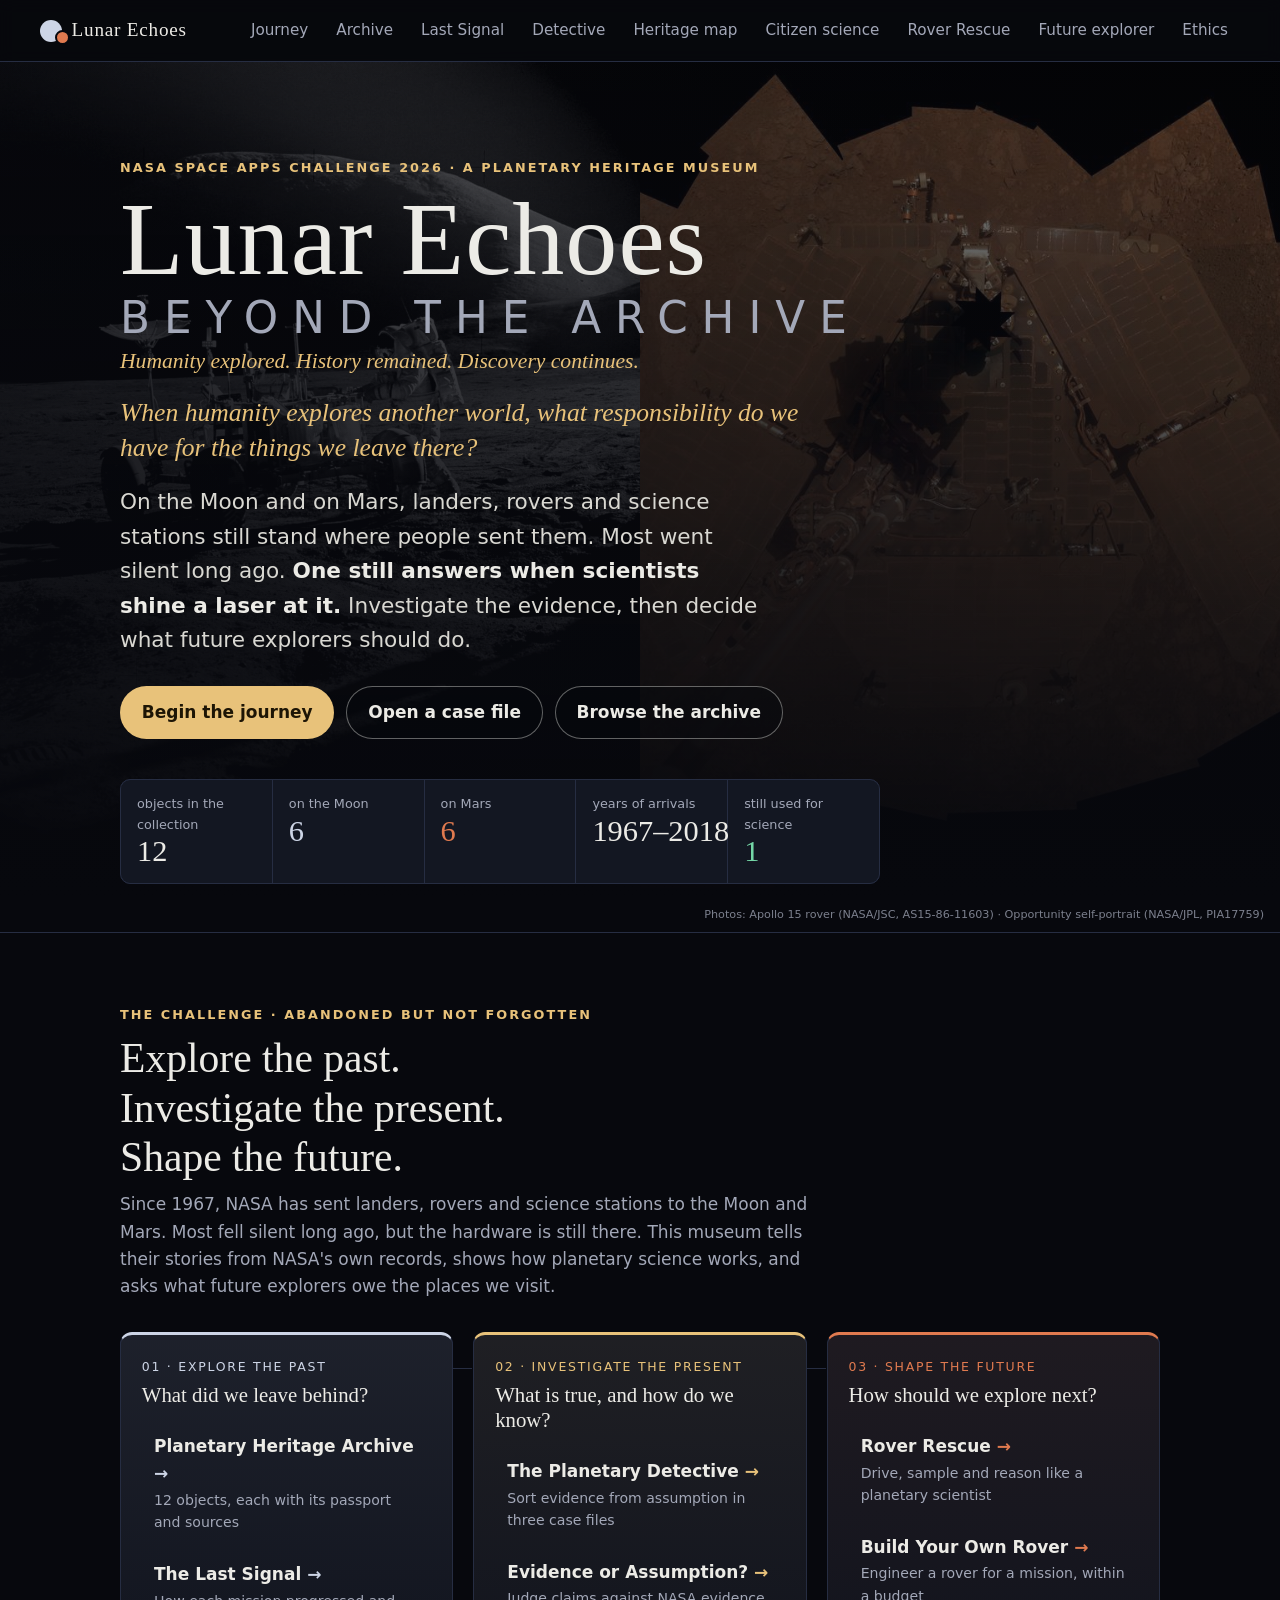
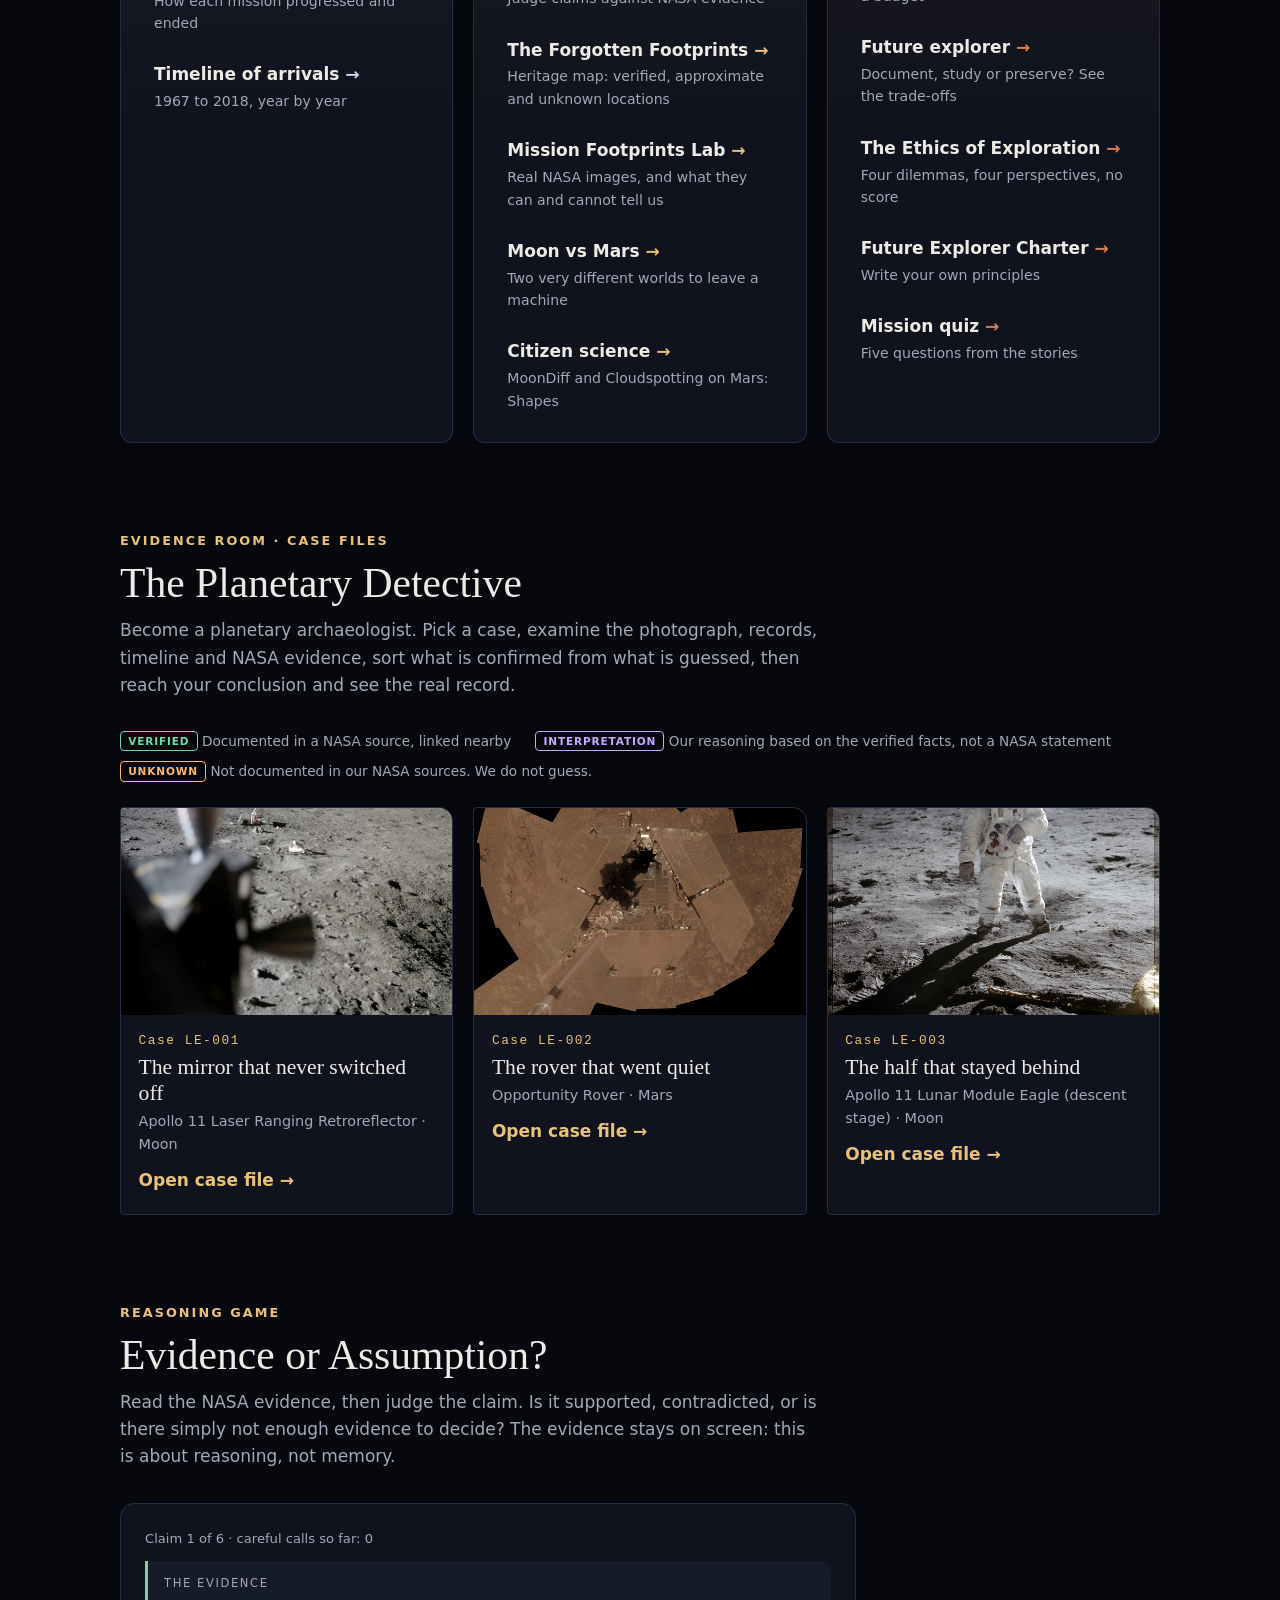
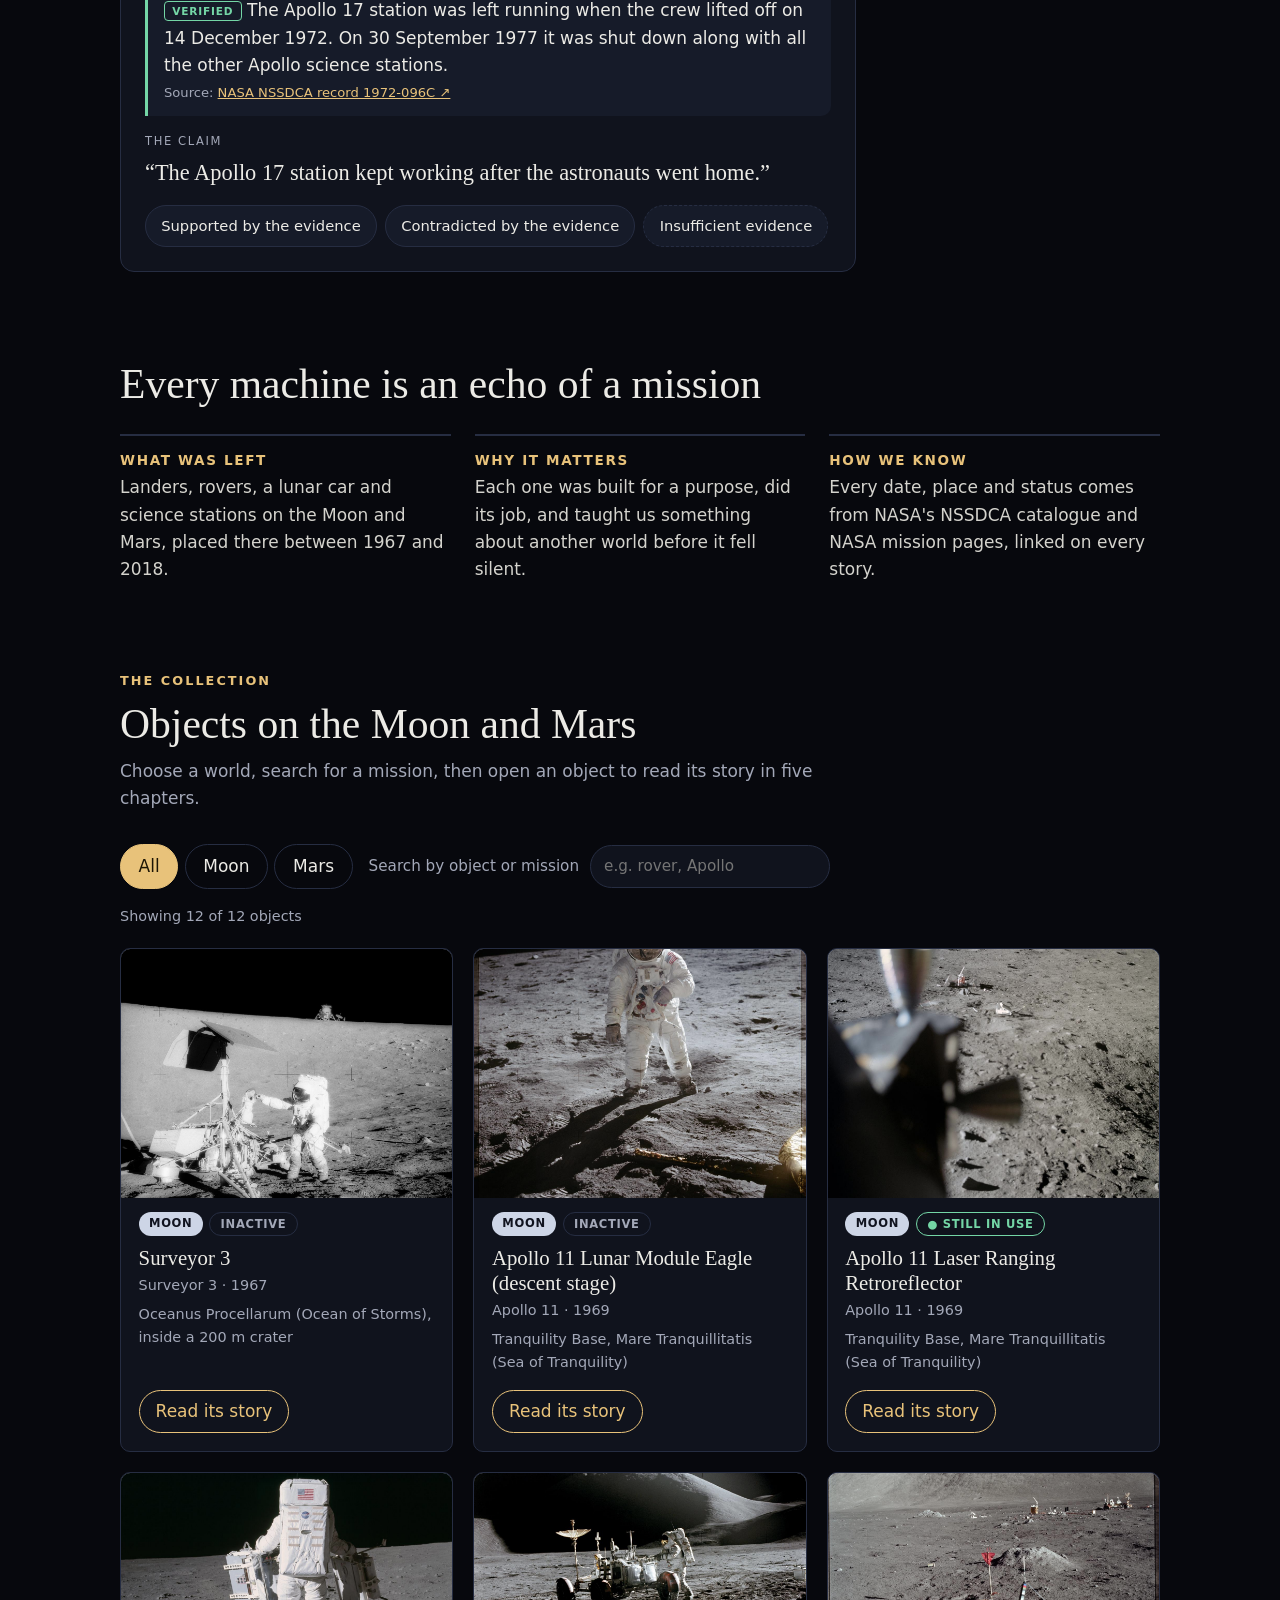
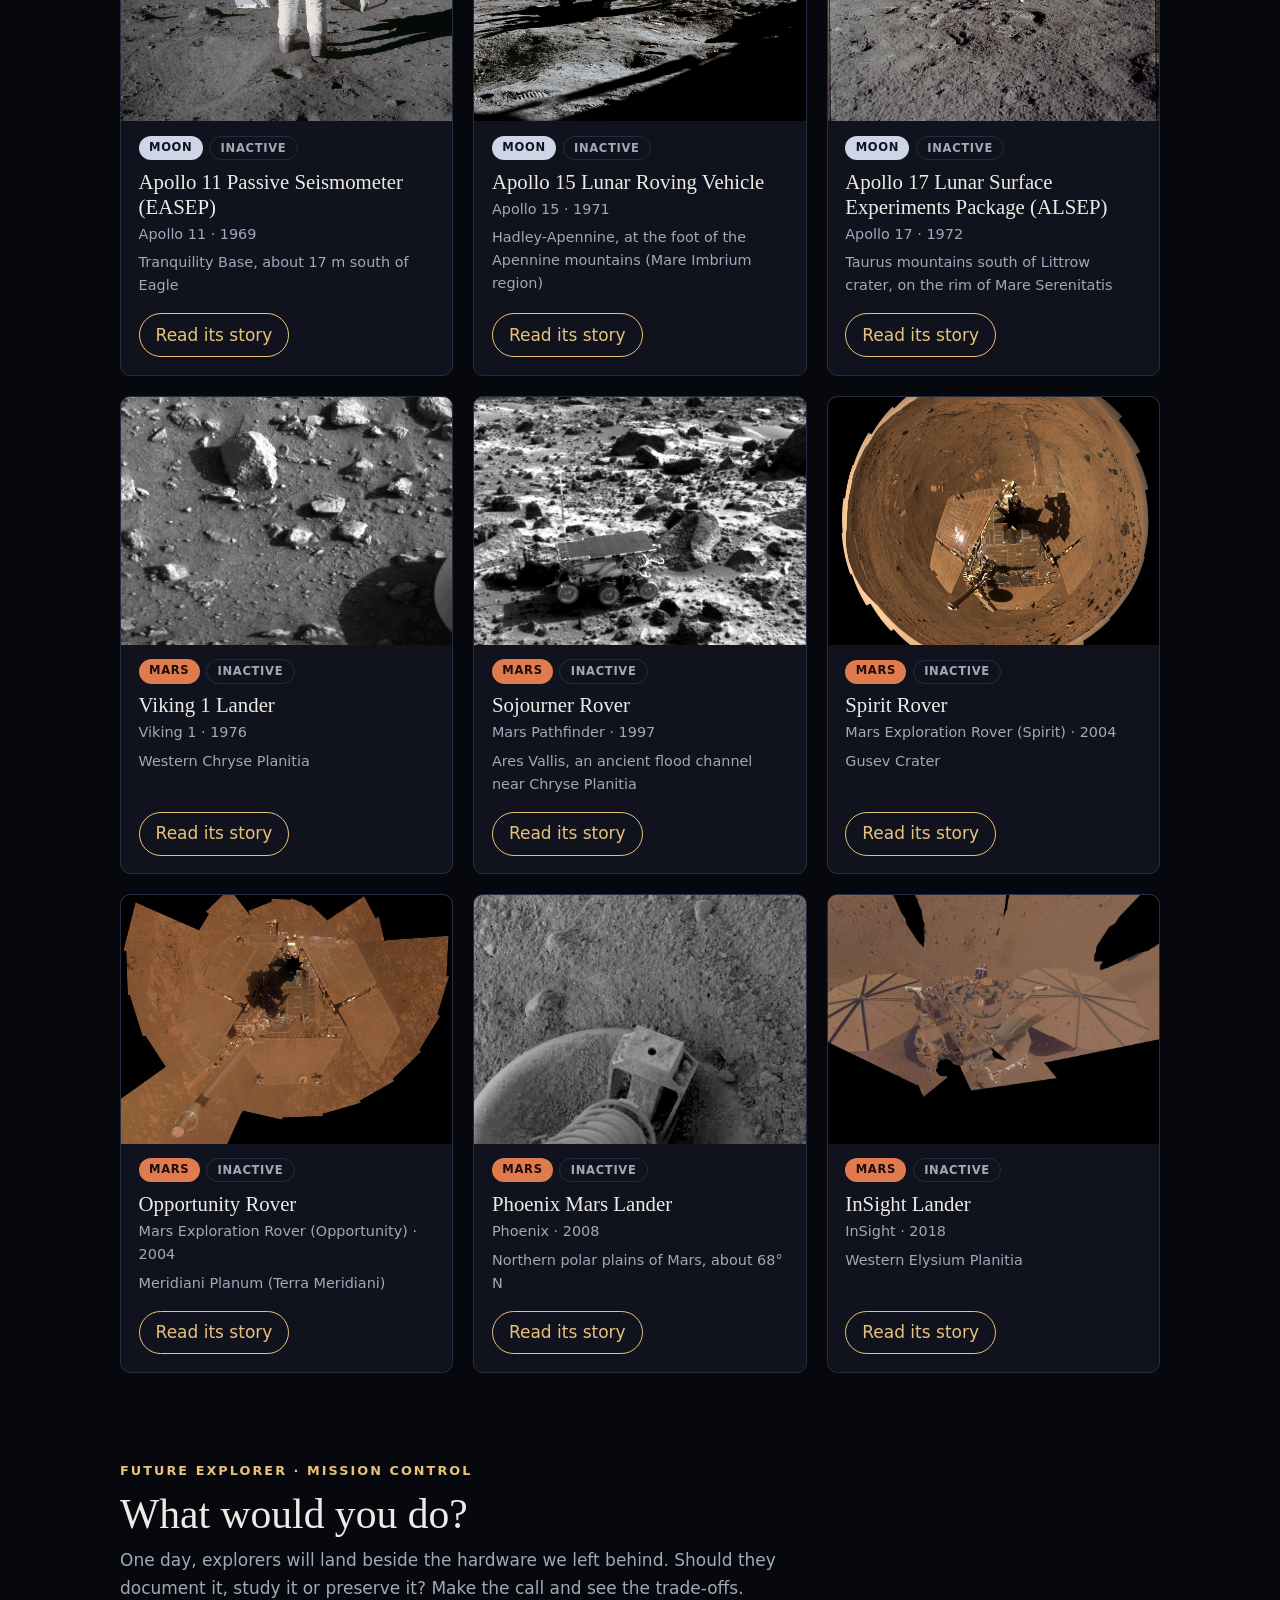
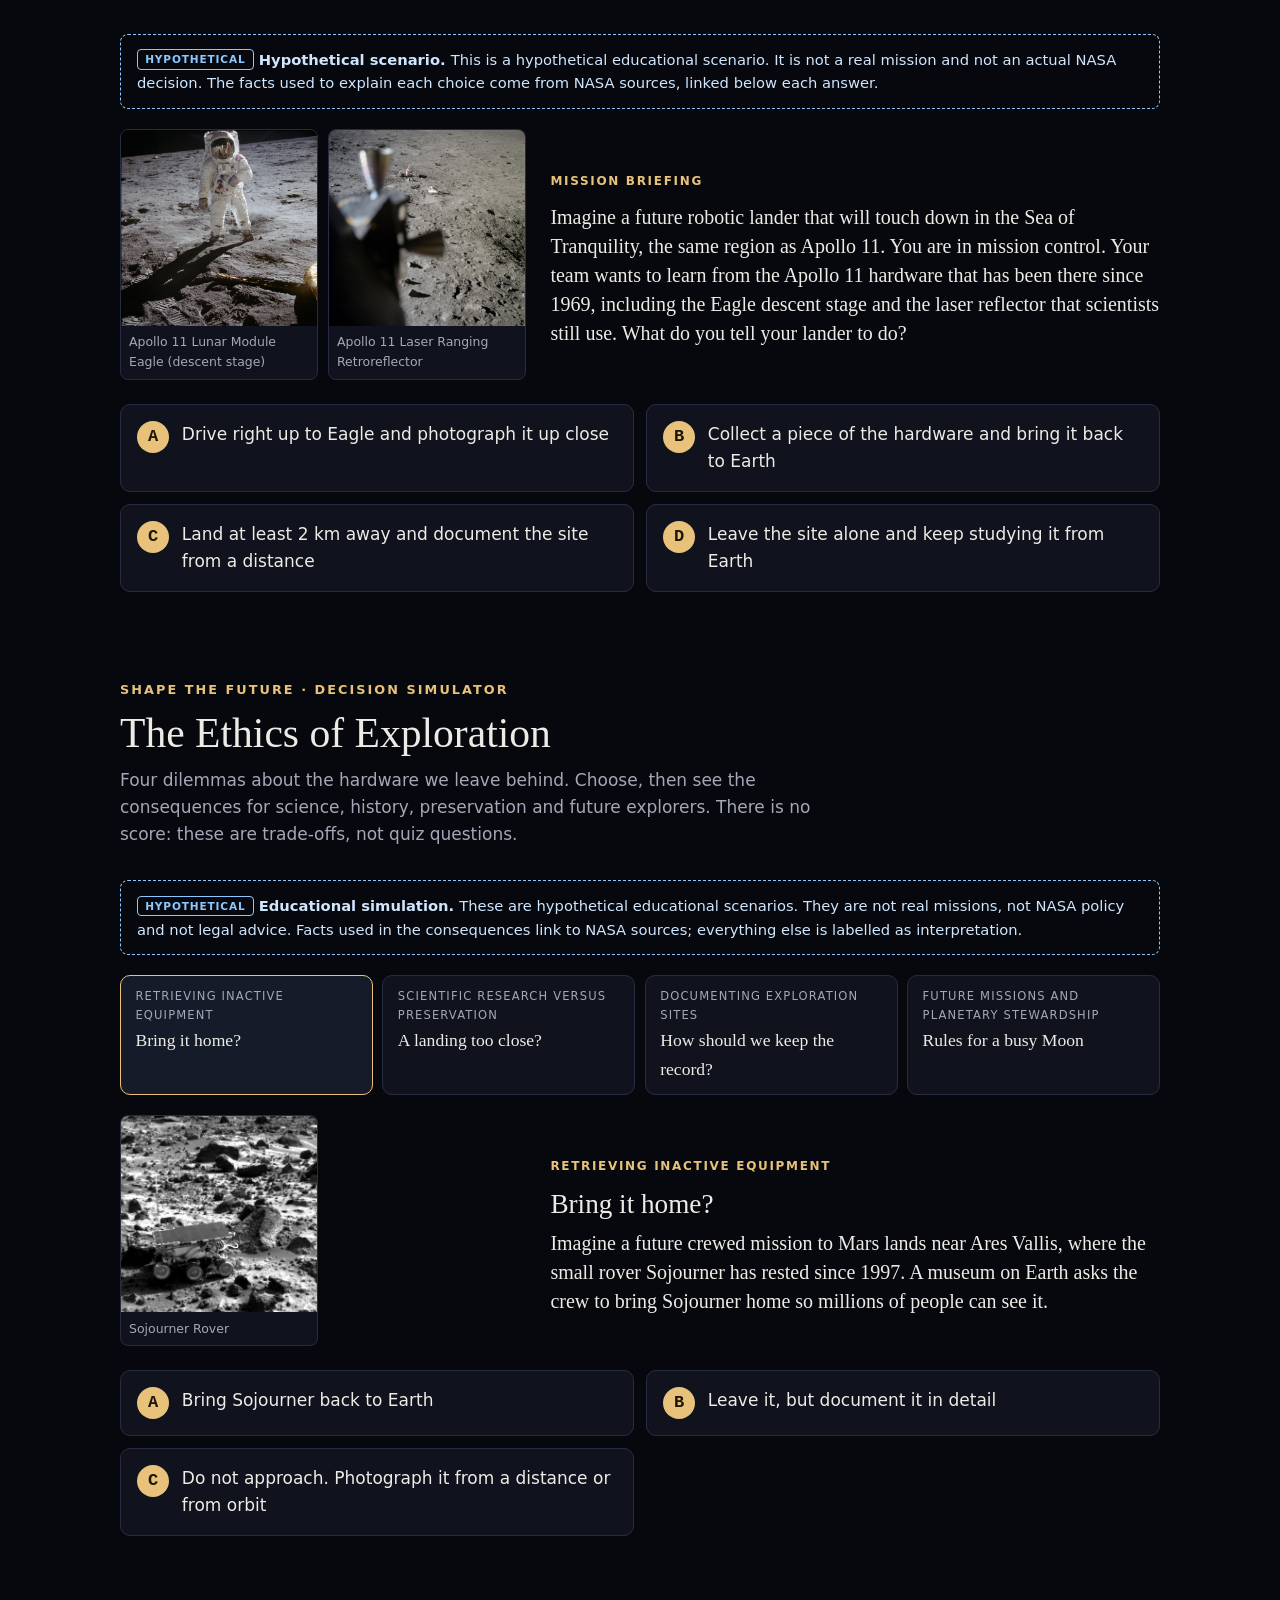
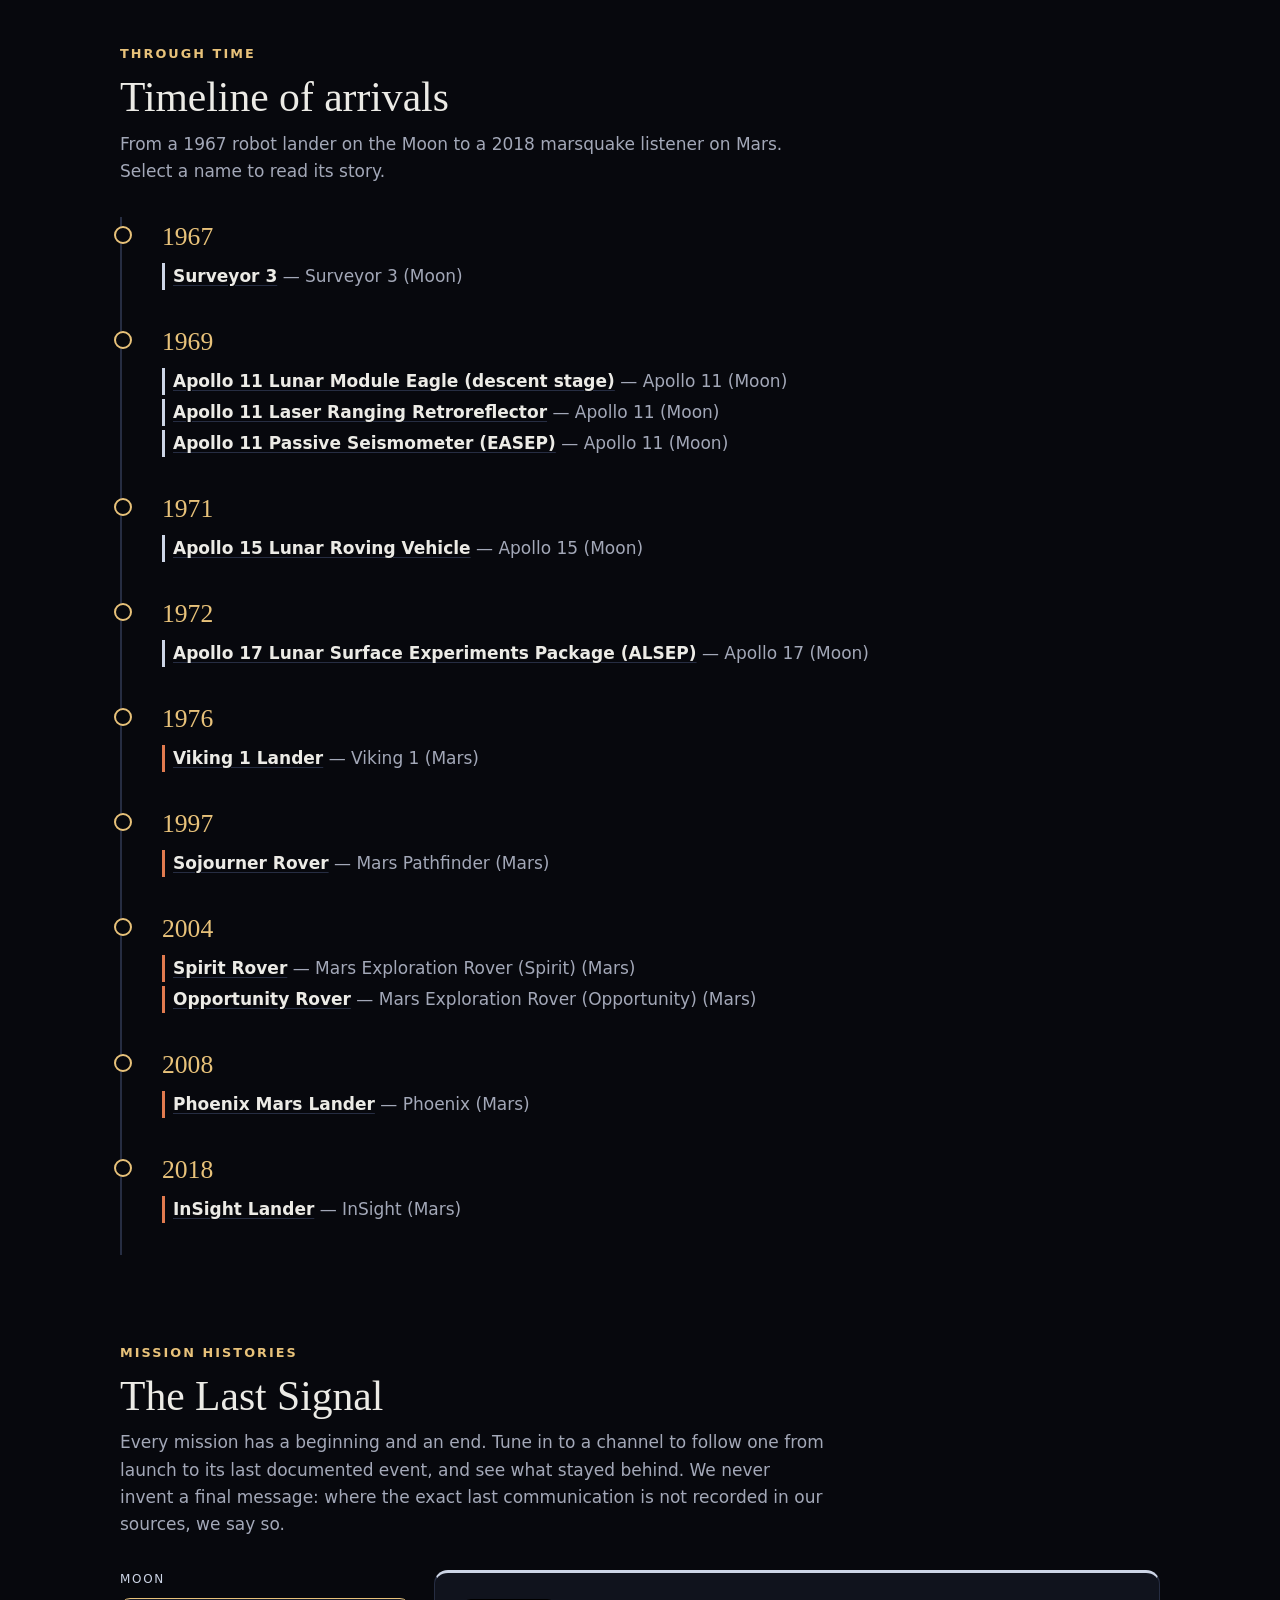
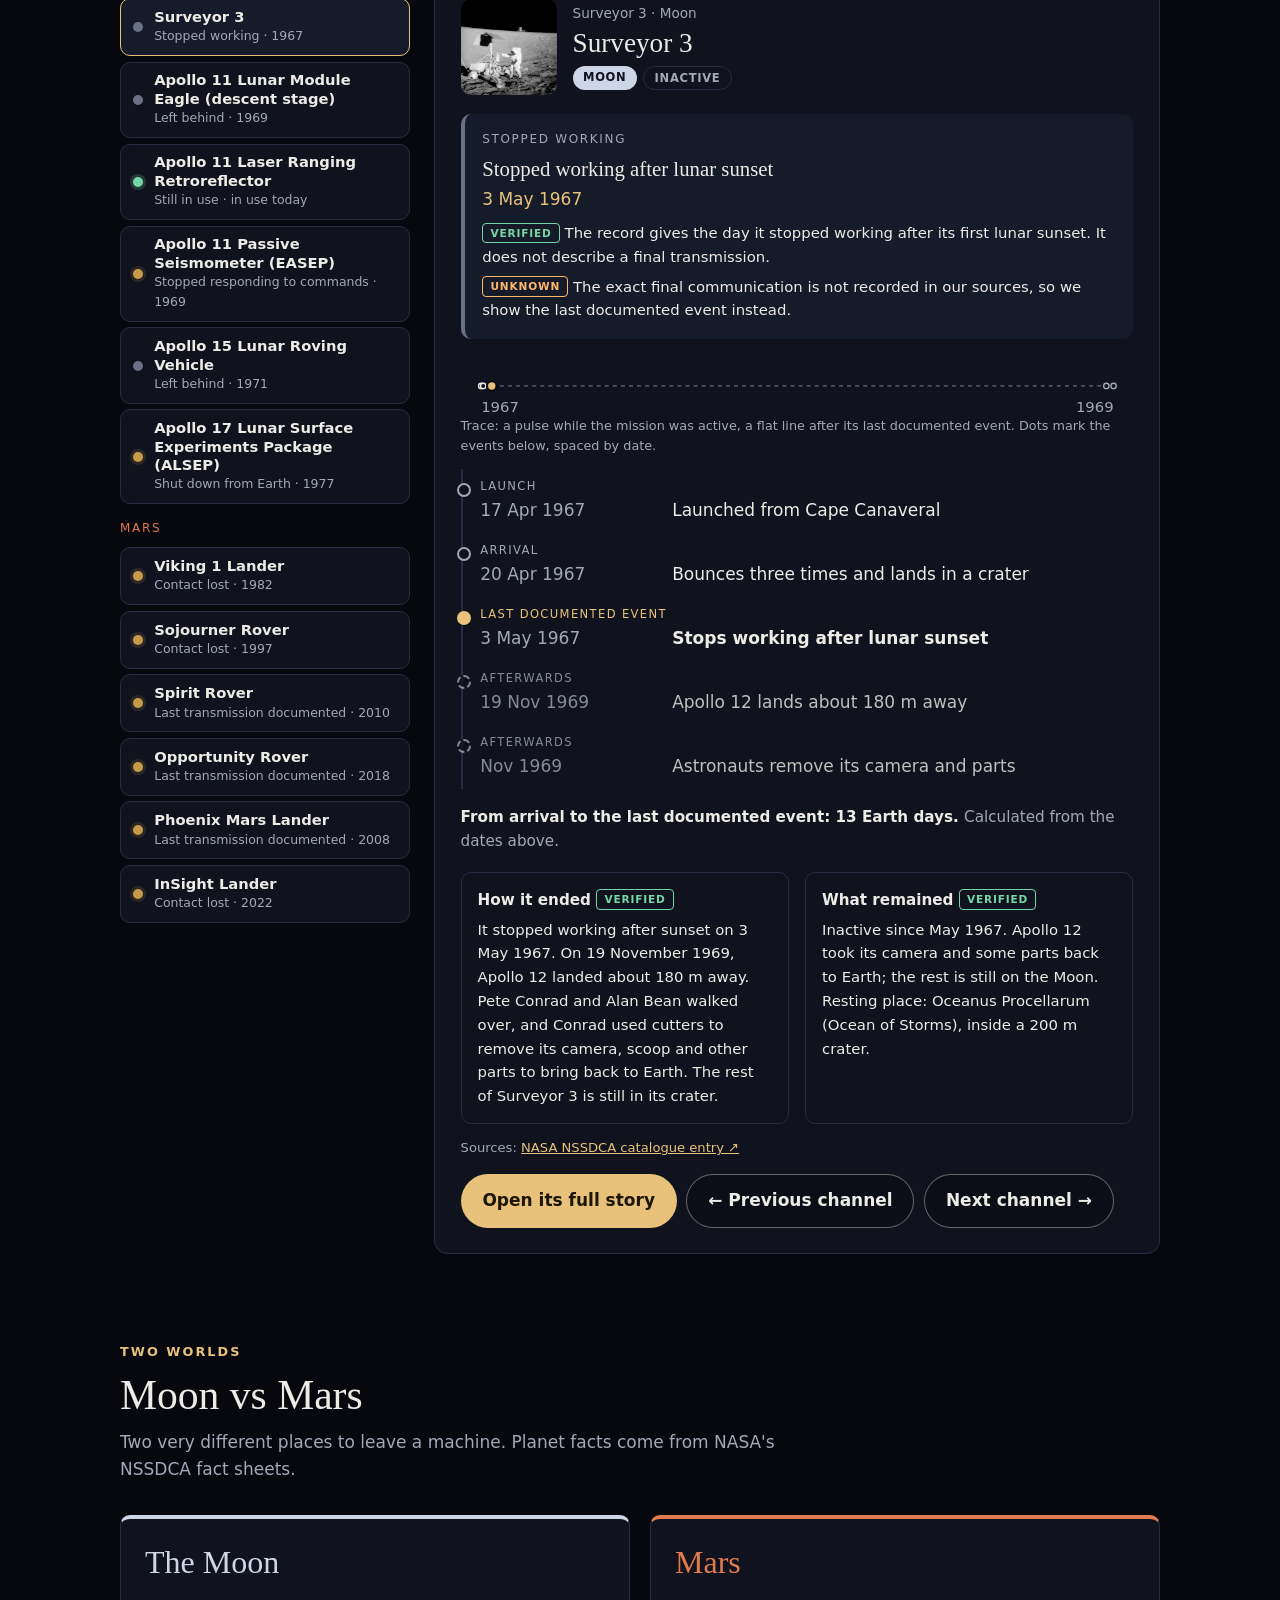
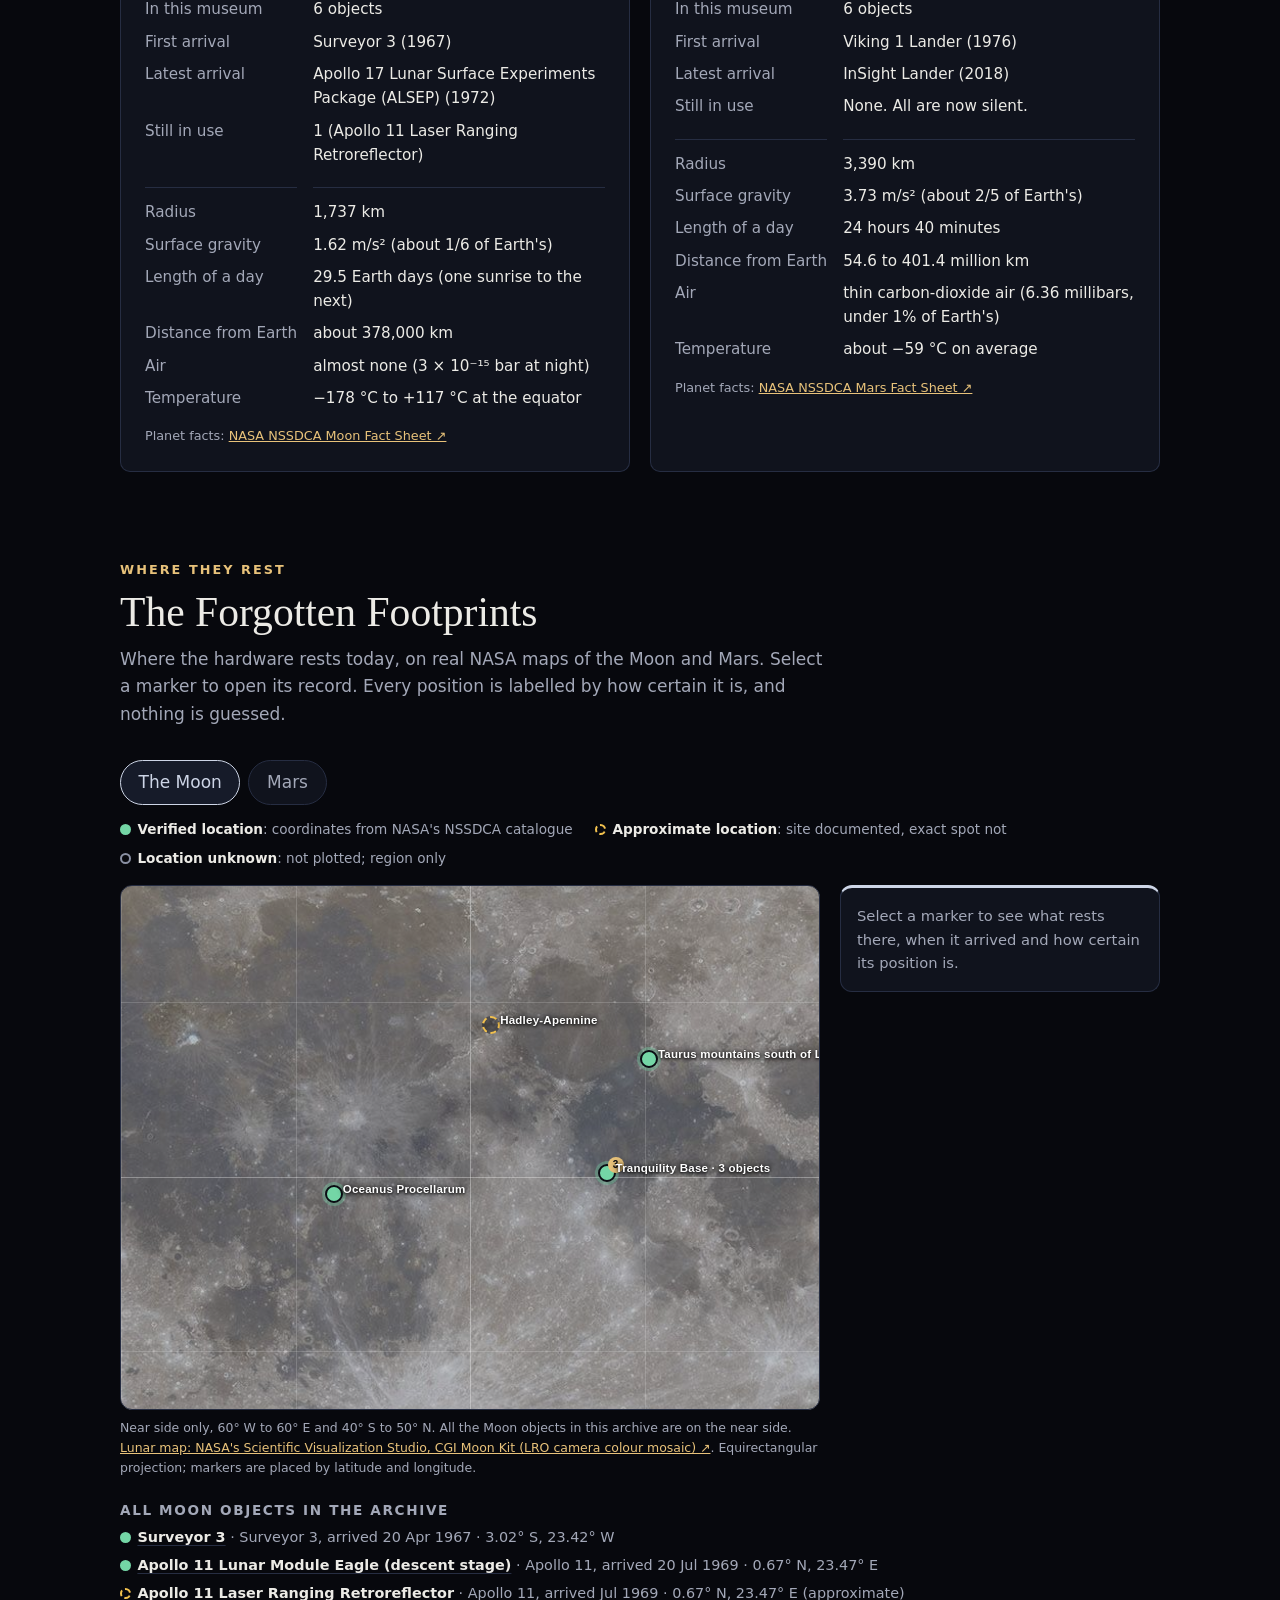
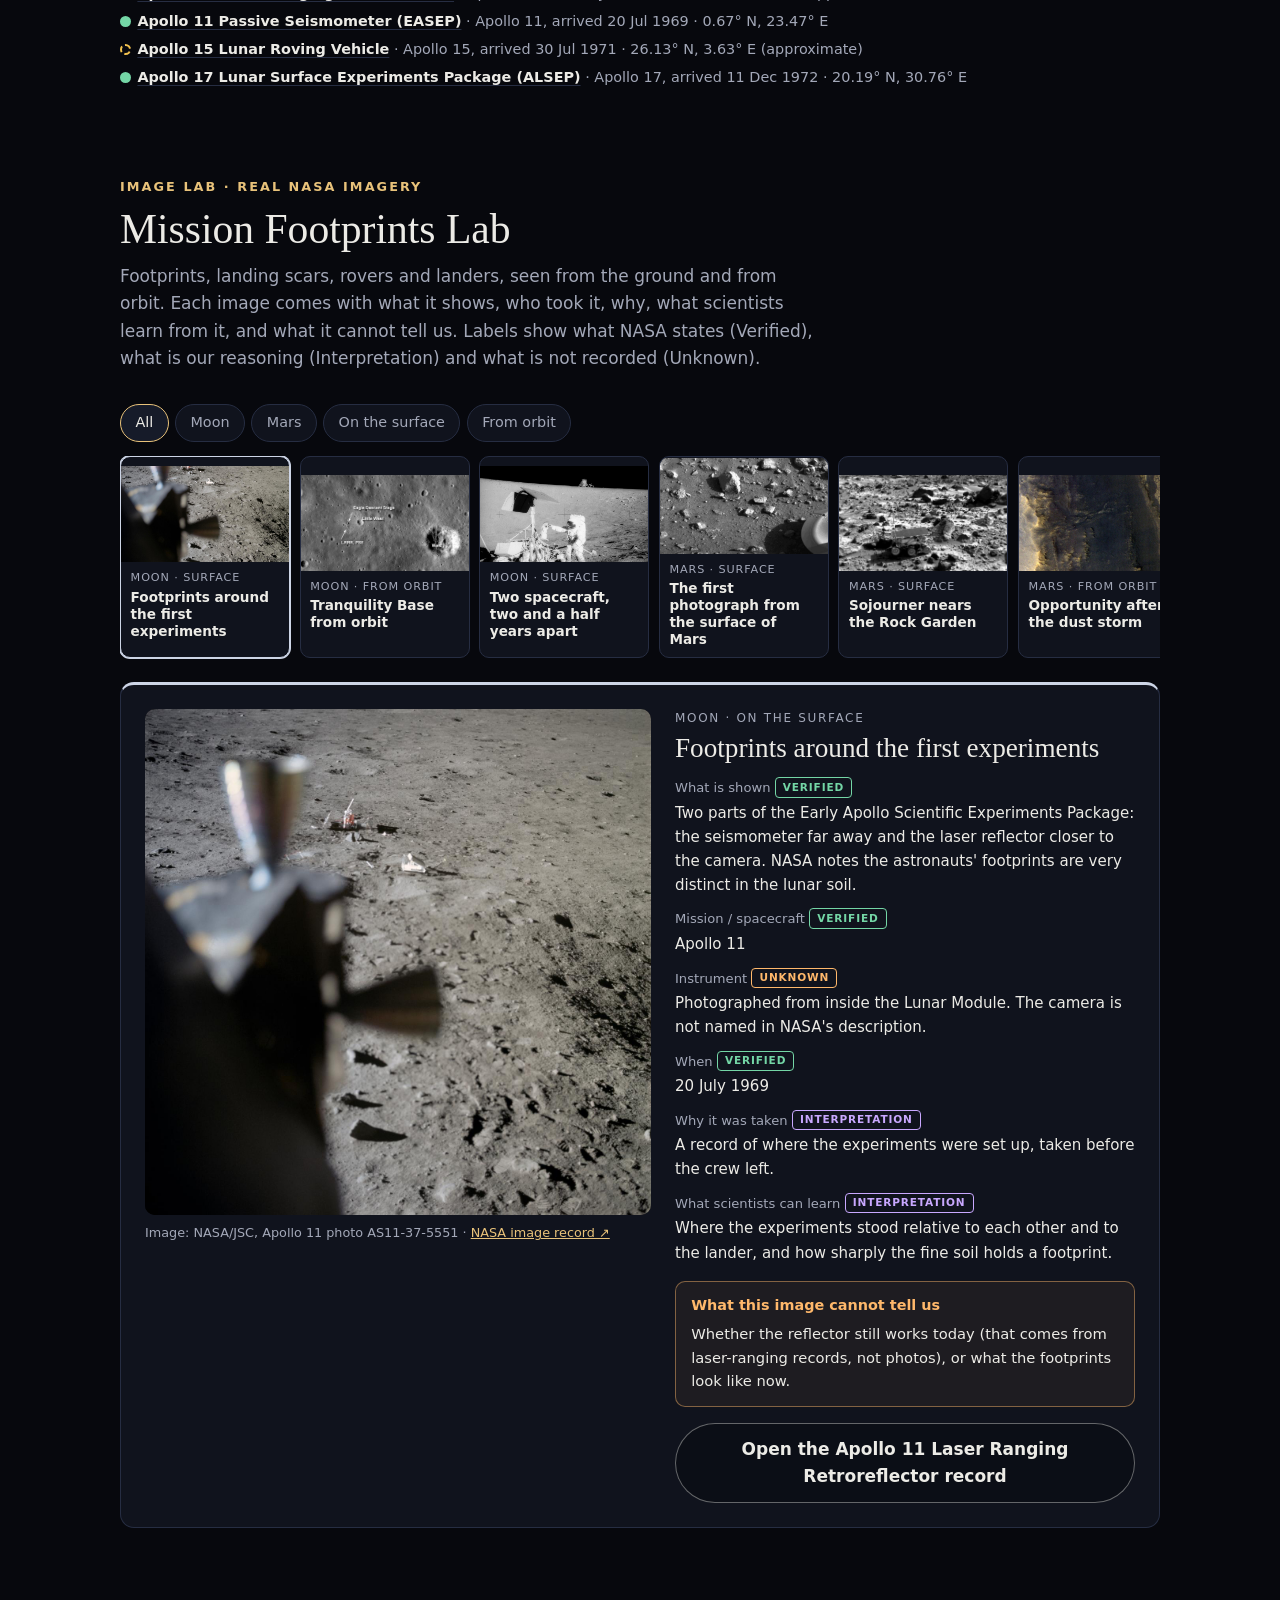
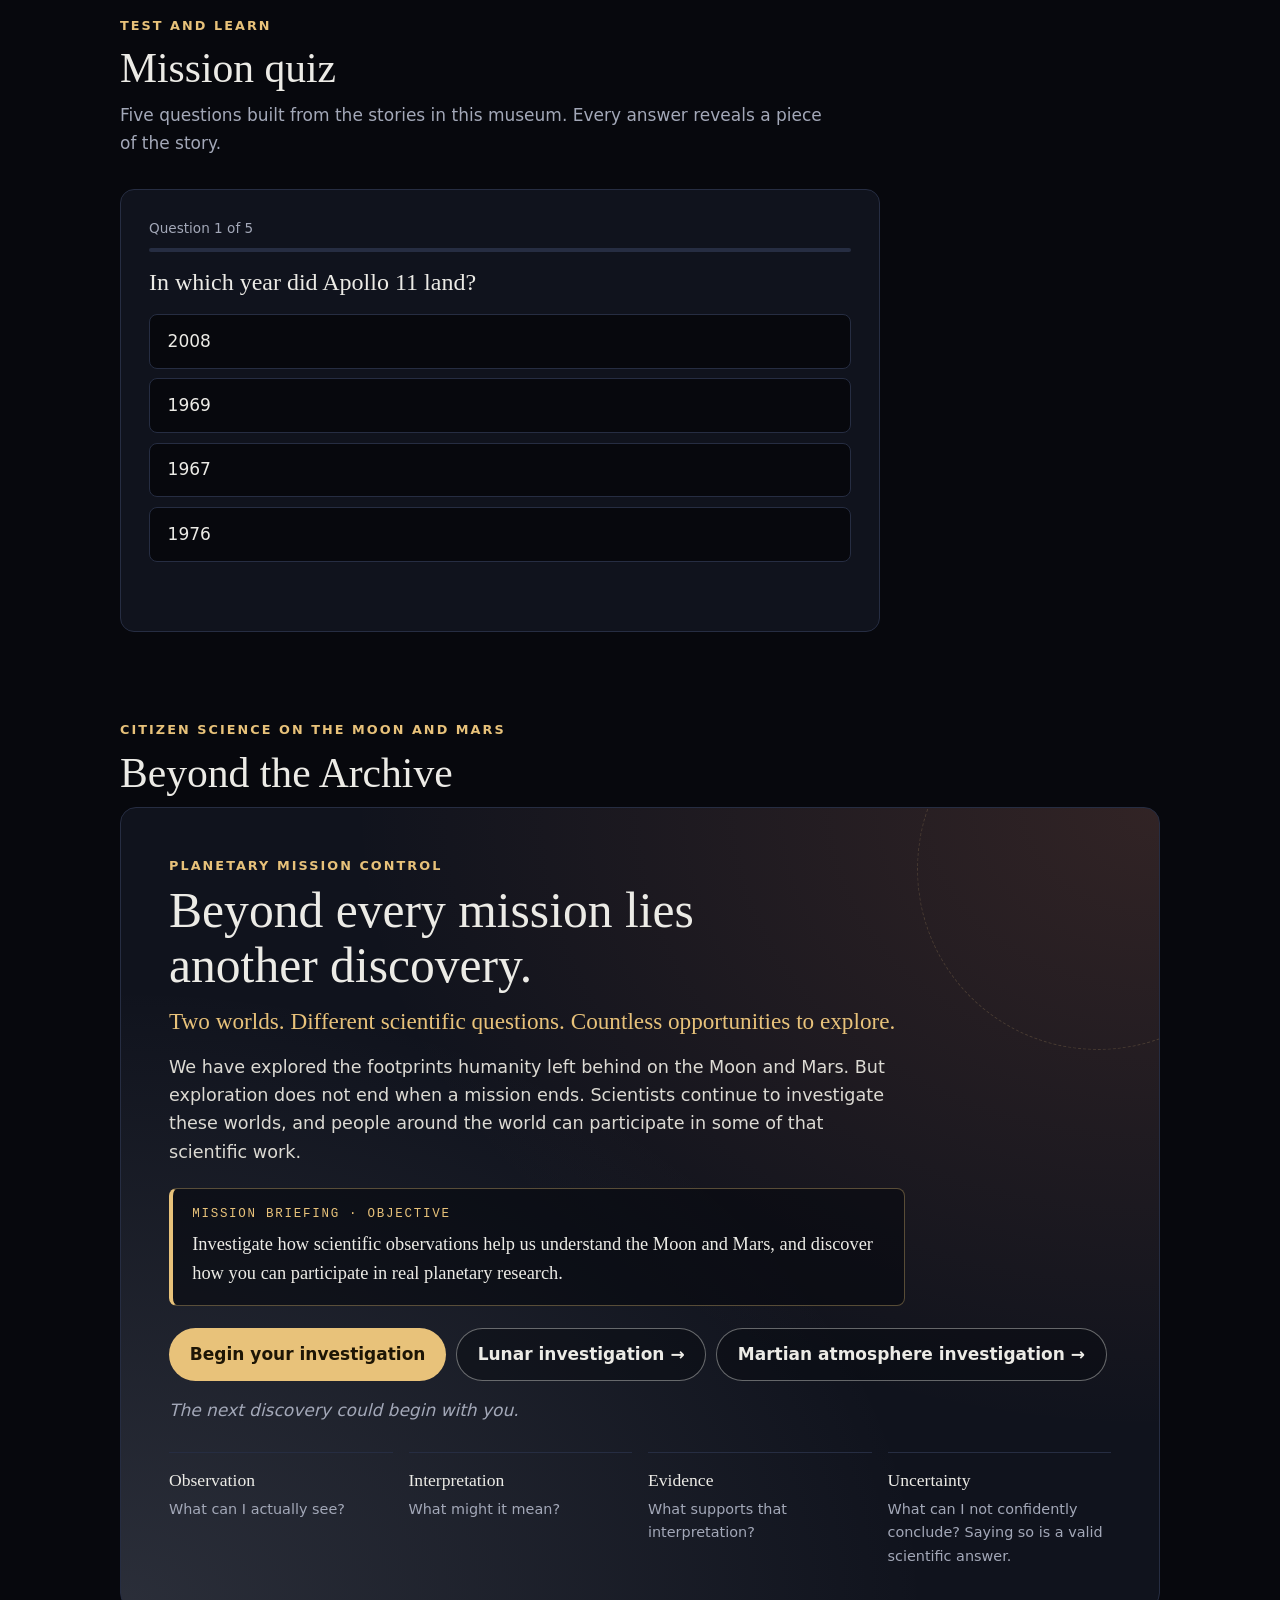
==== commit d25205a0: "Beyond the Archive round 2 (Priority 1): heritage map, footprints lab, reasoning, builder, ethics - " ====
--- a/index.html
+++ b/index.html
@@ -7,9 +7,11 @@
   <title>Lunar Echoes</title>
   <link rel="stylesheet" href="css/style.css?v=20261115">
   <link rel="stylesheet" href="css/beyond.css?v=20261115">
-  <link rel="stylesheet" href="css/journey.css?v=20261115c">
+  <link rel="stylesheet" href="css/journey.css?v=20261115d">
   <link rel="stylesheet" href="css/last-signal.css?v=20261115b">
-  <link rel="stylesheet" href="css/detective.css?v=20261115c">
+  <link rel="stylesheet" href="css/detective.css?v=20261115d">
+  <link rel="stylesheet" href="css/heritage-map.css?v=20261115d">
+  <link rel="stylesheet" href="css/footprints.css?v=20261115d">
   <link rel="stylesheet" href="css/responsive.css?v=20261115">
 </head>
 <body>
@@ -25,10 +27,11 @@
       <a href="#objects">Archive</a>
       <a href="#last-signal">Last Signal</a>
       <a href="#cases">Detective</a>
-      <a href="#map">Locations</a>
+      <a href="#map">Heritage map</a>
       <a href="#beyond">Citizen science</a>
       <a href="rover/index.html">Rover Rescue</a>
       <a href="#decision">Future explorer</a>
+      <a href="#ethics">Ethics</a>
     </nav>
   </header>
 
@@ -82,7 +85,9 @@
           <h3>What is true, and how do we know?</h3>
           <ul class="hj-links">
             <li><a href="#cases"><strong>The Planetary Detective</strong><span>Sort evidence from assumption in three case files</span></a></li>
-            <li><a href="#map"><strong>Where they rest</strong><span>Verified locations only; unknowns are listed</span></a></li>
+            <li><a href="#evidence-game"><strong>Evidence or Assumption?</strong><span>Judge claims against NASA evidence</span></a></li>
+            <li><a href="#map"><strong>The Forgotten Footprints</strong><span>Heritage map: verified, approximate and unknown locations</span></a></li>
+            <li><a href="#footprints"><strong>Mission Footprints Lab</strong><span>Real NASA images, and what they can and cannot tell us</span></a></li>
             <li><a href="#compare"><strong>Moon vs Mars</strong><span>Two very different worlds to leave a machine</span></a></li>
             <li><a href="#beyond"><strong>Citizen science</strong><span>MoonDiff and Cloudspotting on Mars: Shapes</span></a></li>
           </ul>
@@ -92,7 +97,9 @@
           <h3>How should we explore next?</h3>
           <ul class="hj-links">
             <li><a href="rover/index.html"><strong>Rover Rescue</strong><span>Drive, sample and reason like a planetary scientist</span></a></li>
+            <li><a href="rover/build.html"><strong>Build Your Own Rover</strong><span>Engineer a rover for a mission, within a budget</span></a></li>
             <li><a href="#decision"><strong>Future explorer</strong><span>Document, study or preserve? See the trade-offs</span></a></li>
+            <li><a href="#ethics"><strong>The Ethics of Exploration</strong><span>Four dilemmas, four perspectives, no score</span></a></li>
             <li><a href="#beyond-charter"><strong>Future Explorer Charter</strong><span>Write your own principles</span></a></li>
             <li><a href="#quiz"><strong>Mission quiz</strong><span>Five questions from the stories</span></a></li>
           </ul>
@@ -110,6 +117,16 @@
         <p class="loading">Unlocking the archive…</p>
       </div>
       <article id="case-view" class="case-view" aria-labelledby="case-title" hidden></article>
+    </section>
+
+    <!-- ===== Evidence or Assumption? (js/evidence-game.js, data/evidence-game.json) ===== -->
+    <section id="evidence-game" class="evidence-game" aria-labelledby="evidence-game-title">
+      <p class="eyebrow">Reasoning game</p>
+      <h2 id="evidence-game-title" class="section-title">Evidence or Assumption?</h2>
+      <p class="section-intro">Read the NASA evidence, then judge the claim. Is it supported, contradicted, or is there simply not enough evidence to decide? The evidence stays on screen: this is about reasoning, not memory.</p>
+      <div id="evidence-box" class="eg" aria-busy="true">
+        <p class="loading">Shuffling the claims…</p>
+      </div>
     </section>
 
     <!-- ===== Why this museum ===== -->
@@ -151,6 +168,16 @@
       <div id="decision-box" class="decision"></div>
     </section>
 
+    <!-- ===== The Ethics of Exploration (js/ethics.js, data/ethics.json) ===== -->
+    <section id="ethics" class="ethics" aria-labelledby="ethics-title">
+      <p class="eyebrow">Shape the future · Decision simulator</p>
+      <h2 id="ethics-title" class="section-title">The Ethics of Exploration</h2>
+      <p class="section-intro">Four dilemmas about the hardware we leave behind. Choose, then see the consequences for science, history, preservation and future explorers. There is no score: these are trade-offs, not quiz questions.</p>
+      <div id="ethics-box" class="eth" aria-busy="true">
+        <p class="loading">Convening the committee…</p>
+      </div>
+    </section>
+
     <!-- ===== Timeline ===== -->
     <section id="timeline" aria-labelledby="timeline-title">
       <p class="eyebrow">Through time</p>
@@ -190,6 +217,17 @@
       <div id="map-box" class="map"></div>
     </section>
 
+    <!-- ===== Mission Footprints Lab (js/footprints.js, data/footprints.json, css/footprints.css) ===== -->
+    <section id="footprints" class="footprints" aria-labelledby="footprints-title">
+      <p class="eyebrow">Image lab · Real NASA imagery</p>
+      <h2 id="footprints-title" class="section-title">Mission Footprints Lab</h2>
+      <p class="section-intro">Footprints, landing scars, rovers and landers, seen from the ground and from orbit. Each image comes with what it shows, who took it, why, what scientists learn from it, and what it cannot tell us.
+        Labels show what NASA states (Verified), what is our reasoning (Interpretation) and what is not recorded (Unknown).</p>
+      <div id="footprints-box" class="fp" aria-busy="true">
+        <p class="loading">Developing the film…</p>
+      </div>
+    </section>
+
     <!-- ===== Quiz ===== -->
     <section id="quiz" aria-labelledby="quiz-title">
       <p class="eyebrow">Test and learn</p>
@@ -222,9 +260,13 @@
   <script src="js/quiz.js?v=20261115"></script>
   <script src="js/explore.js?v=20261115"></script>
   <script src="js/cases.js?v=20261115c"></script>
-  <script src="js/last-signal.js?v=20261115c"></script>
+  <script src="js/last-signal.js?v=20261115d"></script>
+  <script src="js/heritage-map.js?v=20261115d"></script>
+  <script src="js/footprints.js?v=20261115d"></script>
+  <script src="js/evidence-game.js?v=20261115d"></script>
+  <script src="js/ethics.js?v=20261115d"></script>
   <script src="js/citizen.js?v=20261115"></script>
   <script src="js/beyond-extras.js?v=20261115"></script>
-  <script src="js/main.js?v=20261115b"></script>
+  <script src="js/main.js?v=20261115d"></script>
 </body>
 </html>
--- a/css/journey.css
+++ b/css/journey.css
@@ -88,3 +88,29 @@
   .hj-steps { grid-template-columns: 1fr; }
   .hj-step:not(:last-child)::after { display: none; }
 }
+
+/* ---------- The Ethics of Exploration (js/ethics.js); reuses the decision-* styles ---------- */
+.eth-tabs { display: grid; grid-template-columns: repeat(auto-fit, minmax(200px, 1fr)); gap: 0.6rem; margin: 1rem 0 1.25rem; }
+.eth-tab {
+  font: inherit; text-align: left; cursor: pointer;
+  display: flex; flex-direction: column; gap: 0.15rem;
+  padding: 0.7rem 0.9rem; border-radius: 10px;
+  border: 1px solid var(--line); background: var(--panel); color: var(--text);
+}
+.eth-tab:hover { border-color: var(--muted); }
+.eth-tab[aria-pressed="true"] { border-color: var(--accent); background: var(--panel-2); }
+.eth-tab.is-decided .eth-tab-theme::after { content: " · decided"; color: var(--ok); }
+.eth-tab-theme { font-size: 0.72rem; letter-spacing: 0.1em; text-transform: uppercase; color: var(--muted); }
+.eth-tab-title { font-family: var(--serif); font-size: 1.1rem; }
+.eth-title { margin: 0 0 0.5rem; font-family: var(--serif); font-weight: 500; font-size: clamp(1.3rem, 3vw, 1.7rem); }
+.eth-title:focus { outline: none; }
+.eth-grid { display: grid; grid-template-columns: repeat(2, minmax(0, 1fr)); gap: 0.9rem; margin: 0.6rem 0; }
+.eth-persp { padding: 0.8rem 0.95rem; border: 1px solid var(--line); border-radius: 10px; background: var(--panel); }
+.eth-persp h4 { margin: 0 0 0.3rem; font-size: 0.8rem; letter-spacing: 0.12em; text-transform: uppercase; color: var(--accent); }
+.eth-line { margin: 0.4rem 0 0; font-size: 0.93rem; }
+.eth-note { padding: 0.7rem 0.9rem; border-radius: 10px; background: var(--panel-2); }
+.eth-summary { margin-top: 1.25rem; }
+.eth-summary h3 { margin: 0 0 0.4rem; font-size: 1rem; }
+.eth-summary ul { margin: 0; padding-left: 1.1rem; }
+.eth-closing { color: var(--muted); }
+@media (max-width: 700px) { .eth-grid { grid-template-columns: 1fr; } }
--- a/css/detective.css
+++ b/css/detective.css
@@ -79,3 +79,34 @@
 @media (max-width: 640px) {
   .detective-key { grid-template-columns: 1fr; }
 }
+
+/* ---------- Evidence or Assumption? (js/evidence-game.js) ---------- */
+.eg-card { max-width: 46rem; padding: clamp(1rem, 2.5vw, 1.5rem); border: 1px solid var(--line); border-radius: 14px; background: var(--panel); }
+.eg-progress { margin: 0 0 0.8rem; font-size: 0.82rem; color: var(--muted); }
+.eg-label { display: block; margin-bottom: 0.3rem; font-size: 0.72rem; letter-spacing: 0.14em; text-transform: uppercase; color: var(--muted); font-style: normal; }
+.eg-evidence { margin: 0 0 1rem; padding: 0.8rem 1rem; border-left: 3px solid var(--ok); background: var(--panel-2); border-radius: 0 10px 10px 0; }
+.eg-evidence p { margin: 0.2rem 0 0; }
+.eg-claim { margin: 0 0 0.9rem; }
+.eg-claim-text { font-family: var(--serif); font-size: clamp(1.15rem, 2.5vw, 1.4rem); }
+.eg-claim-text:focus { outline: none; }
+.eg-choices { display: flex; flex-wrap: wrap; gap: 0.5rem; }
+.eg-choice {
+  font: inherit; font-size: 0.92rem; cursor: pointer;
+  padding: 0.5rem 0.95rem; border-radius: 999px;
+  border: 1px solid var(--line); background: var(--panel-2); color: var(--text);
+}
+.eg-choice.eg-insufficient { border-style: dashed; }
+.eg-choice:hover:not(:disabled) { border-color: var(--accent); }
+.eg-choice:disabled { cursor: default; opacity: 0.55; }
+.eg-choice.is-answer { opacity: 1; border-color: var(--ok); background: rgba(116, 214, 166, 0.14); font-weight: 600; }
+.eg-choice.is-wrong { opacity: 1; border-color: #ffb86b; text-decoration: line-through; }
+.eg-feedback p { margin: 0.6rem 0 0; }
+.eg-feedback .btn { margin-top: 0.9rem; }
+.eg-verdict { font-weight: 600; }
+.eg-verdict.is-right { color: var(--ok); }
+.eg-verdict.is-off { color: #ffb86b; }
+.eg-summary h3 { margin: 0 0 0.5rem; font-family: var(--serif); font-weight: 500; font-size: 1.5rem; }
+.eg-summary h3:focus { outline: none; }
+.eg-log { margin: 0.8rem 0 1rem; padding-left: 1.1rem; font-size: 0.92rem; }
+.eg-log li { margin: 0.3rem 0; }
+.eg-log li.is-off { color: var(--muted); }
--- a/css/heritage-map.css
+++ b/css/heritage-map.css
@@ -0,0 +1,96 @@
+/* Lunar Echoes - The Forgotten Footprints heritage map (js/heritage-map.js). Uses tokens from css/style.css. */
+
+.hm { display: block; }
+.hm-key-verified { --hm: var(--ok); }
+.hm-key-approximate { --hm: #f2c14e; }
+.hm-key-unknown { --hm: #8a90a3; }
+
+.hm-tabs { display: flex; gap: 0.5rem; margin-bottom: 0.9rem; }
+.hm-tab {
+  font: inherit; cursor: pointer;
+  padding: 0.5rem 1.1rem; border-radius: 999px;
+  border: 1px solid var(--line); background: var(--panel); color: var(--muted);
+}
+.hm-tab[aria-pressed="true"].is-moon { border-color: var(--moon); color: var(--moon); background: var(--panel-2); }
+.hm-tab[aria-pressed="true"].is-mars { border-color: var(--mars); color: var(--mars); background: var(--panel-2); }
+
+.hm-legend { list-style: none; margin: 0 0 1rem; padding: 0; display: flex; flex-wrap: wrap; gap: 0.4rem 1.4rem; font-size: 0.85rem; color: var(--muted); }
+.hm-legend strong { color: var(--text); font-weight: 600; }
+.hm-swatch {
+  display: inline-block; width: 11px; height: 11px; border-radius: 50%; margin-right: 0.4rem; vertical-align: -1px;
+  background: var(--hm);
+}
+.hm-key-approximate .hm-swatch { background: transparent; border: 2px dashed var(--hm); }
+.hm-key-unknown .hm-swatch { background: transparent; border: 2px solid var(--hm); }
+
+.hm-stage { display: grid; grid-template-columns: minmax(0, 1fr) 320px; gap: 1.25rem; align-items: start; }
+
+.hm-map {
+  position: relative;
+  width: 100%;
+  border-radius: 12px;
+  border: 1px solid var(--line);
+  background-color: #111;
+  background-repeat: no-repeat;
+  overflow: hidden;
+}
+.hm-map::after { /* slight darkening so markers read on bright terrain */
+  content: ""; position: absolute; inset: 0; background: rgba(7, 8, 13, 0.25); pointer-events: none;
+}
+.hm-grid { position: absolute; background: rgba(255, 255, 255, 0.16); pointer-events: none; z-index: 1; }
+.hm-grid-v { top: 0; bottom: 0; width: 1px; }
+.hm-grid-h { left: 0; right: 0; height: 1px; }
+.hm-grid.is-zero { background: rgba(255, 255, 255, 0.32); }
+
+.hm-marker {
+  position: absolute; z-index: 2;
+  width: 18px; height: 18px; margin: -9px 0 0 -9px; padding: 0;
+  border-radius: 50%; cursor: pointer;
+  border: 2px solid #0b0d14;
+  background: var(--ok);
+  box-shadow: 0 0 0 3px rgba(116, 214, 166, 0.35);
+}
+.hm-marker.is-approximate { background: rgba(7, 8, 13, 0.4); border: 2px dashed #f2c14e; box-shadow: none; }
+.hm-marker:hover, .hm-marker:focus-visible, .hm-marker.is-selected { transform: scale(1.25); box-shadow: 0 0 0 5px rgba(232, 194, 122, 0.55); }
+.hm-count {
+  position: absolute; top: -9px; right: -10px;
+  min-width: 16px; height: 16px; padding: 0 4px; border-radius: 8px;
+  font-size: 10px; line-height: 16px; font-weight: 700; color: #0b0d14; background: var(--accent);
+}
+.hm-label {
+  position: absolute; left: 16px; top: -4px;
+  white-space: nowrap; font-size: 0.72rem; font-weight: 600; letter-spacing: 0.02em;
+  color: #fff; text-shadow: 0 1px 3px #000, 0 0 6px #000;
+  pointer-events: none;
+}
+.hm-credit { margin: 0.5rem 0 0; font-size: 0.78rem; color: var(--muted); }
+
+.hm-panel {
+  border: 1px solid var(--line); border-radius: 12px; background: var(--panel);
+  padding: 1rem; max-height: 560px; overflow-y: auto;
+}
+.hm-panel.is-moon { border-top: 3px solid var(--moon); }
+.hm-panel.is-mars { border-top: 3px solid var(--mars); }
+.hm-panel-hint { margin: 0; color: var(--muted); font-size: 0.92rem; }
+.hm-panel-site { margin: 0 0 0.6rem; font-size: 0.78rem; letter-spacing: 0.12em; text-transform: uppercase; color: var(--muted); }
+.hm-obj { padding: 0.75rem 0; border-top: 1px solid var(--line); }
+.hm-obj:first-of-type { border-top: 0; padding-top: 0; }
+.hm-obj h4 { margin: 0 0 0.35rem; font-family: var(--serif); font-weight: 500; font-size: 1.15rem; }
+.hm-obj p { margin: 0.35rem 0 0; font-size: 0.88rem; }
+.hm-obj-meta { color: var(--muted); }
+.hm-cert strong { font-weight: 600; color: var(--hm); }
+.hm-basis { color: var(--muted); }
+.hm-actions { display: flex; flex-wrap: wrap; gap: 0.5rem; margin-top: 0.7rem; }
+.hm-actions .btn { font-size: 0.85rem; padding: 0.4rem 0.9rem; }
+
+.hm-list-title { margin: 1.5rem 0 0.5rem; font-size: 0.85rem; letter-spacing: 0.12em; text-transform: uppercase; color: var(--muted); font-weight: 600; }
+.hm-list { list-style: none; margin: 0; padding: 0; display: flex; flex-direction: column; gap: 0.3rem; font-size: 0.9rem; }
+.hm-list-name { font: inherit; font-weight: 600; background: none; border: 0; padding: 0; color: var(--text); cursor: pointer; text-decoration: underline; text-decoration-color: var(--line); text-underline-offset: 3px; }
+.hm-list-name:hover { color: var(--accent); }
+.hm-list-where { color: var(--muted); }
+
+@media (max-width: 900px) {
+  .hm-stage { grid-template-columns: 1fr; }
+  .hm-panel { max-height: none; }
+  .hm-label { display: none; }
+}
--- a/css/footprints.css
+++ b/css/footprints.css
@@ -0,0 +1,74 @@
+/* Lunar Echoes - Mission Footprints Lab (js/footprints.js). Uses tokens from css/style.css. */
+
+.fp-filters { display: flex; flex-wrap: wrap; gap: 0.4rem; margin-bottom: 0.9rem; }
+.fp-filter {
+  font: inherit; font-size: 0.9rem; cursor: pointer;
+  padding: 0.4rem 0.9rem; border-radius: 999px;
+  border: 1px solid var(--line); background: var(--panel); color: var(--muted);
+}
+.fp-filter[aria-pressed="true"] { border-color: var(--accent); color: var(--text); background: var(--panel-2); }
+
+.fp-strip { display: flex; gap: 0.6rem; overflow-x: auto; padding-bottom: 0.5rem; scroll-snap-type: x proximity; }
+.fp-thumb {
+  font: inherit; cursor: pointer; flex: none; width: 170px; padding: 0; text-align: left;
+  border: 1px solid var(--line); border-radius: 10px; overflow: hidden; background: var(--panel); color: var(--text);
+  scroll-snap-align: start;
+}
+.fp-thumb img { display: block; width: 100%; height: 96px; object-fit: cover; }
+.fp-thumb-text { display: flex; flex-direction: column; gap: 0.1rem; padding: 0.45rem 0.6rem 0.55rem; }
+.fp-thumb-tag { font-size: 0.7rem; letter-spacing: 0.08em; text-transform: uppercase; color: var(--muted); }
+.fp-thumb-title { font-size: 0.85rem; line-height: 1.25; font-weight: 600; }
+.fp-thumb[aria-pressed="true"] { border-color: var(--accent); box-shadow: 0 0 0 1px var(--accent); }
+.fp-thumb.planet-moon[aria-pressed="true"] { border-color: var(--moon); box-shadow: 0 0 0 1px var(--moon); }
+.fp-thumb.planet-mars[aria-pressed="true"] { border-color: var(--mars); box-shadow: 0 0 0 1px var(--mars); }
+
+.fp-sheet {
+  display: grid; grid-template-columns: minmax(0, 1.1fr) minmax(0, 1fr); gap: 1.5rem;
+  margin-top: 1rem; padding: clamp(1rem, 2.5vw, 1.5rem);
+  border: 1px solid var(--line); border-radius: 14px; background: var(--panel);
+}
+.fp-sheet.planet-moon { border-top: 3px solid var(--moon); }
+.fp-sheet.planet-mars { border-top: 3px solid var(--mars); }
+.fp-media { margin: 0; }
+.fp-media > img { display: block; width: 100%; max-height: 520px; object-fit: contain; background: #000; border-radius: 10px; }
+.fp-media figcaption { margin-top: 0.5rem; font-size: 0.8rem; color: var(--muted); }
+.fp-kicker { margin: 0; font-size: 0.75rem; letter-spacing: 0.14em; text-transform: uppercase; color: var(--muted); }
+.fp-title { margin: 0.2rem 0 0.8rem; font-family: var(--serif); font-weight: 500; font-size: clamp(1.3rem, 2.8vw, 1.7rem); }
+.fp-fields { margin: 0; }
+.fp-fields dt { margin-top: 0.7rem; font-size: 0.82rem; color: var(--muted); }
+.fp-fields dt:first-child { margin-top: 0; }
+.fp-fields dd { margin: 0.15rem 0 0; font-size: 0.94rem; }
+.fp-cannot {
+  margin-top: 1rem; padding: 0.8rem 0.95rem; border-radius: 10px;
+  border: 1px solid rgba(255, 184, 107, 0.45); background: rgba(255, 184, 107, 0.06);
+}
+.fp-cannot h4 { margin: 0 0 0.3rem; font-size: 0.9rem; color: #ffb86b; }
+.fp-cannot p { margin: 0; font-size: 0.92rem; }
+.fp-actions { margin-top: 1rem; }
+
+/* Before/after slider */
+.fp-compare { position: relative; border-radius: 10px; overflow: hidden; background: #000; user-select: none; }
+.fp-compare img { display: block; width: 100%; height: auto; }
+.fp-after { position: absolute; inset: 0; height: 100%; object-fit: cover; }
+.fp-line { position: absolute; top: 0; bottom: 0; width: 2px; margin-left: -1px; background: #fff; box-shadow: 0 0 6px rgba(0, 0, 0, 0.7); pointer-events: none; }
+.fp-line::after {
+  content: "⟷"; position: absolute; top: 50%; left: 50%; transform: translate(-50%, -50%);
+  width: 34px; height: 34px; border-radius: 50%; background: #fff; color: #111;
+  display: grid; place-items: center; font-size: 16px; font-weight: 700;
+}
+.fp-lab {
+  position: absolute; top: 10px; padding: 3px 8px; border-radius: 6px;
+  font-size: 0.78rem; font-weight: 600; background: rgba(7, 8, 13, 0.75); color: #fff; pointer-events: none;
+}
+.fp-lab-before { left: 10px; }
+.fp-lab-after { right: 10px; }
+.fp-range {
+  position: absolute; inset: 0; width: 100%; height: 100%; margin: 0;
+  opacity: 0; cursor: ew-resize; -webkit-appearance: none; appearance: none;
+}
+.fp-compare:focus-within { outline: 3px solid var(--accent); outline-offset: 2px; }
+.fp-basis { margin: 0.5rem 0 0; font-size: 0.85rem; }
+
+@media (max-width: 860px) {
+  .fp-sheet { grid-template-columns: 1fr; }
+}
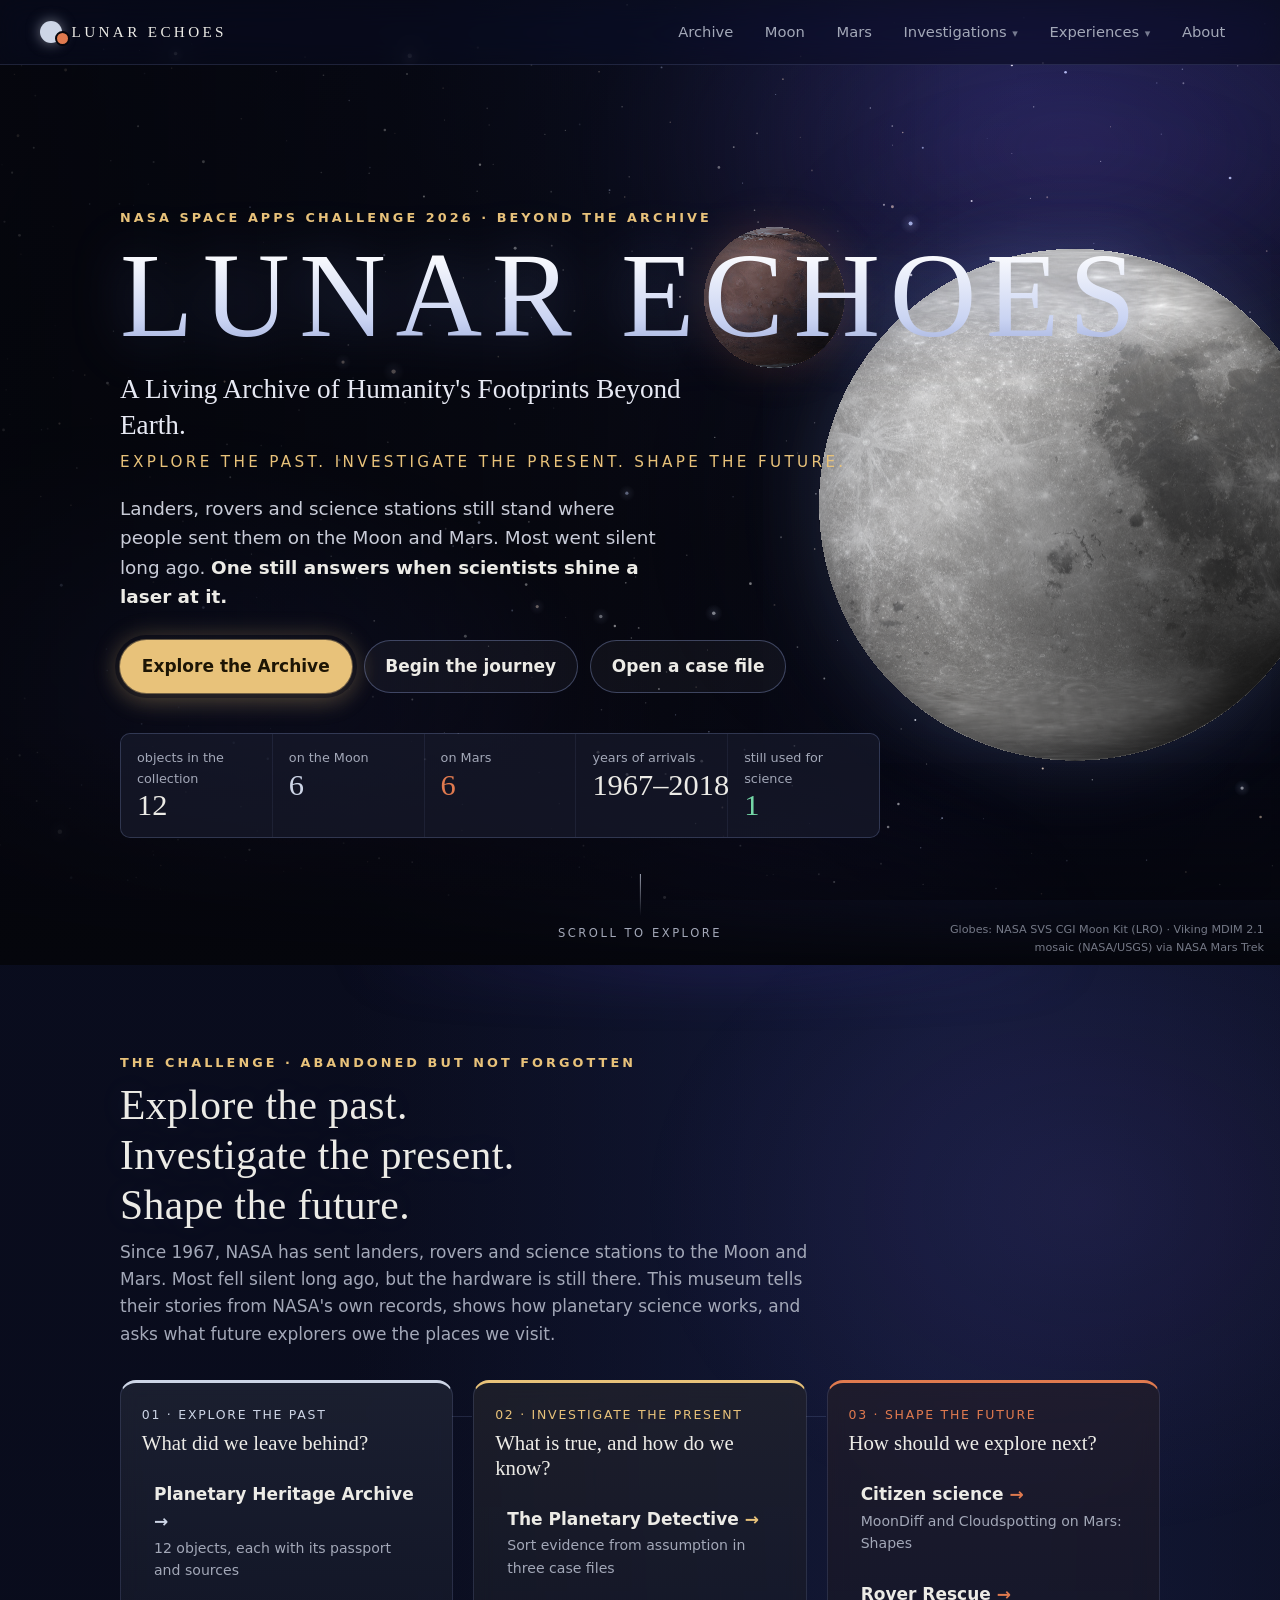
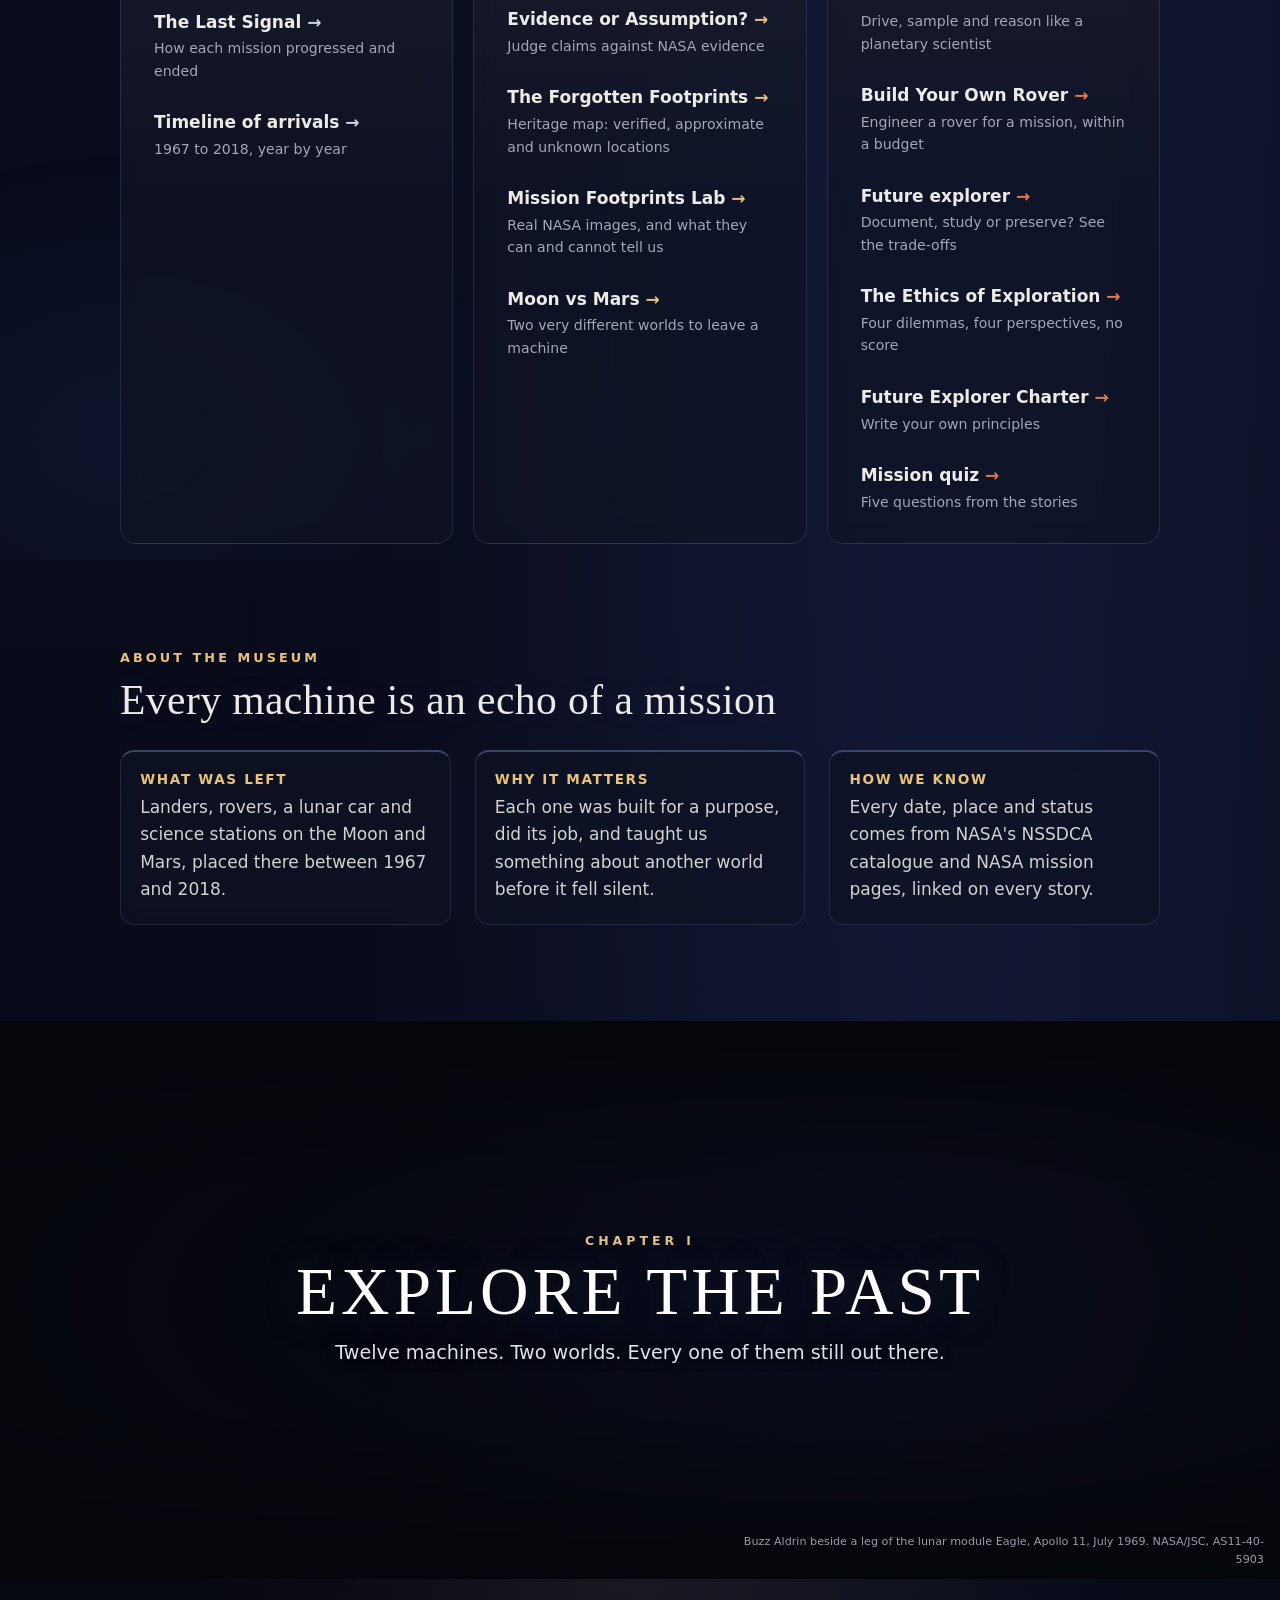
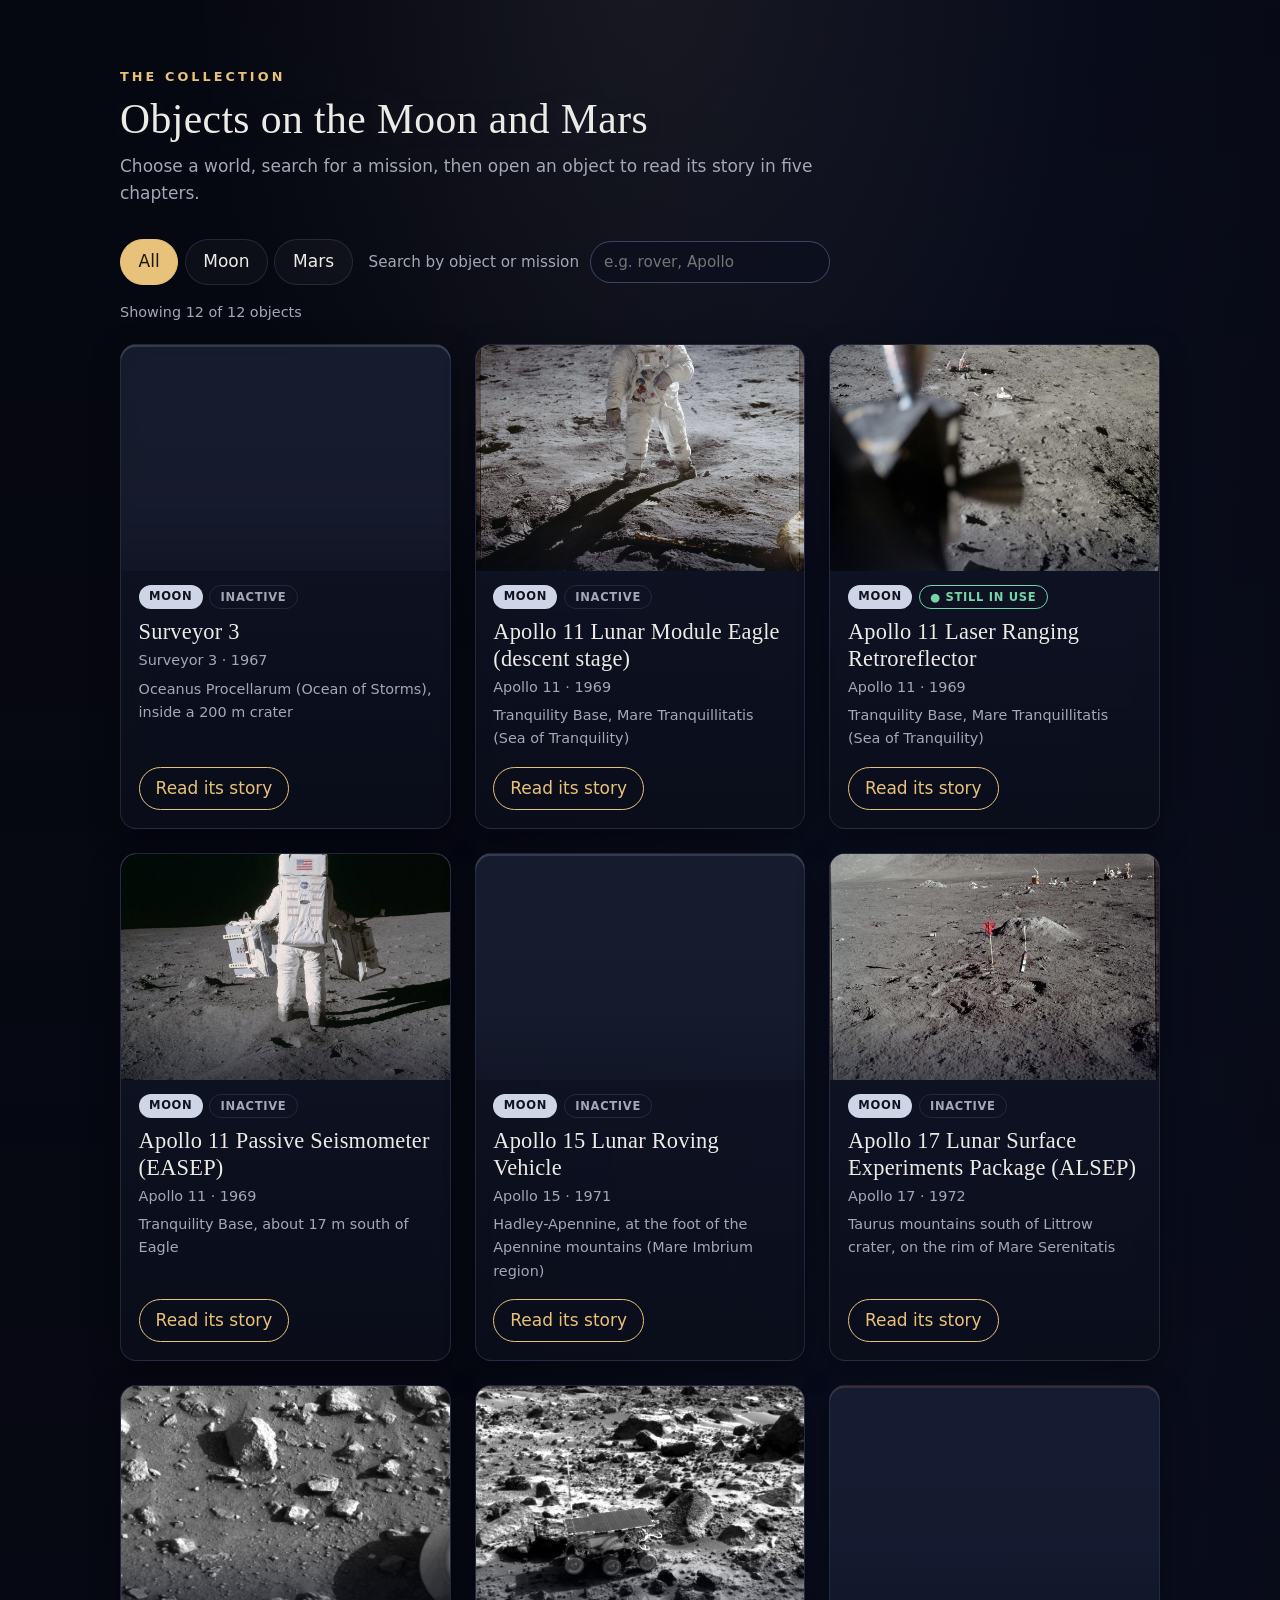
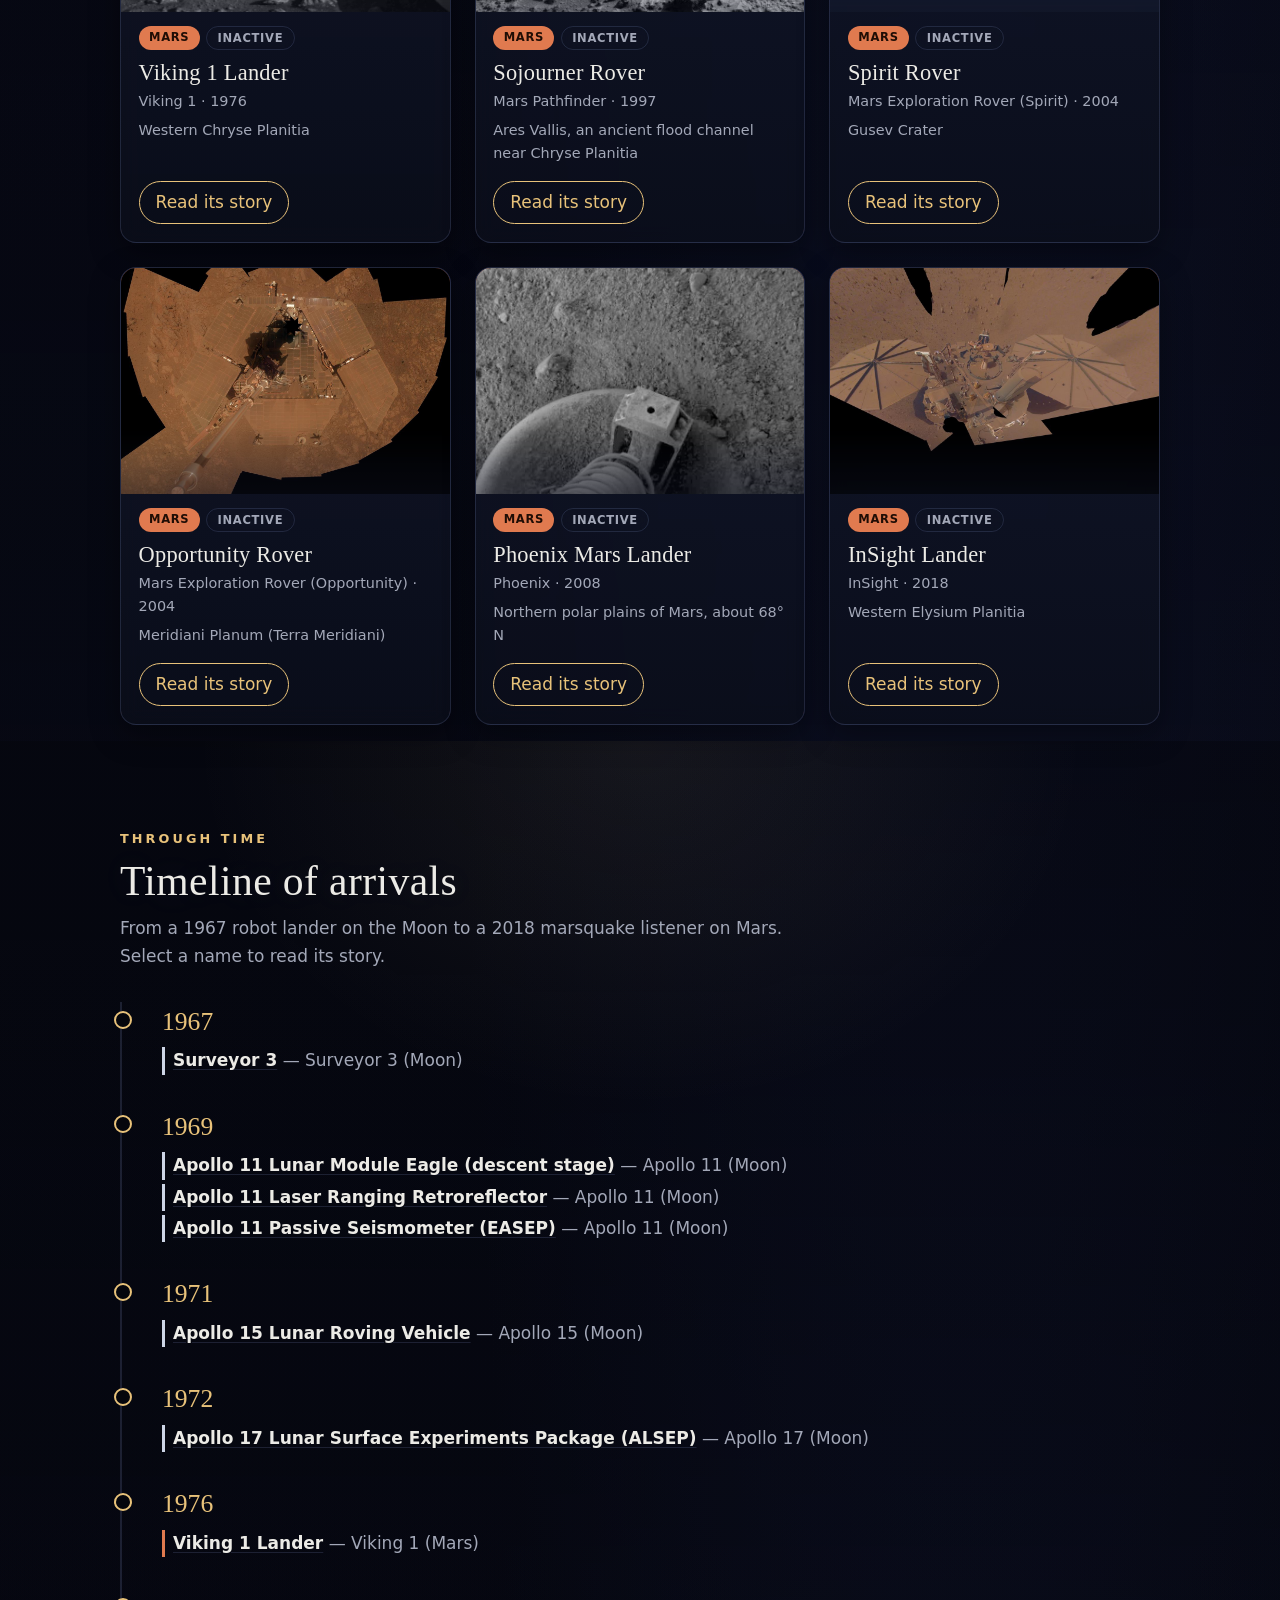
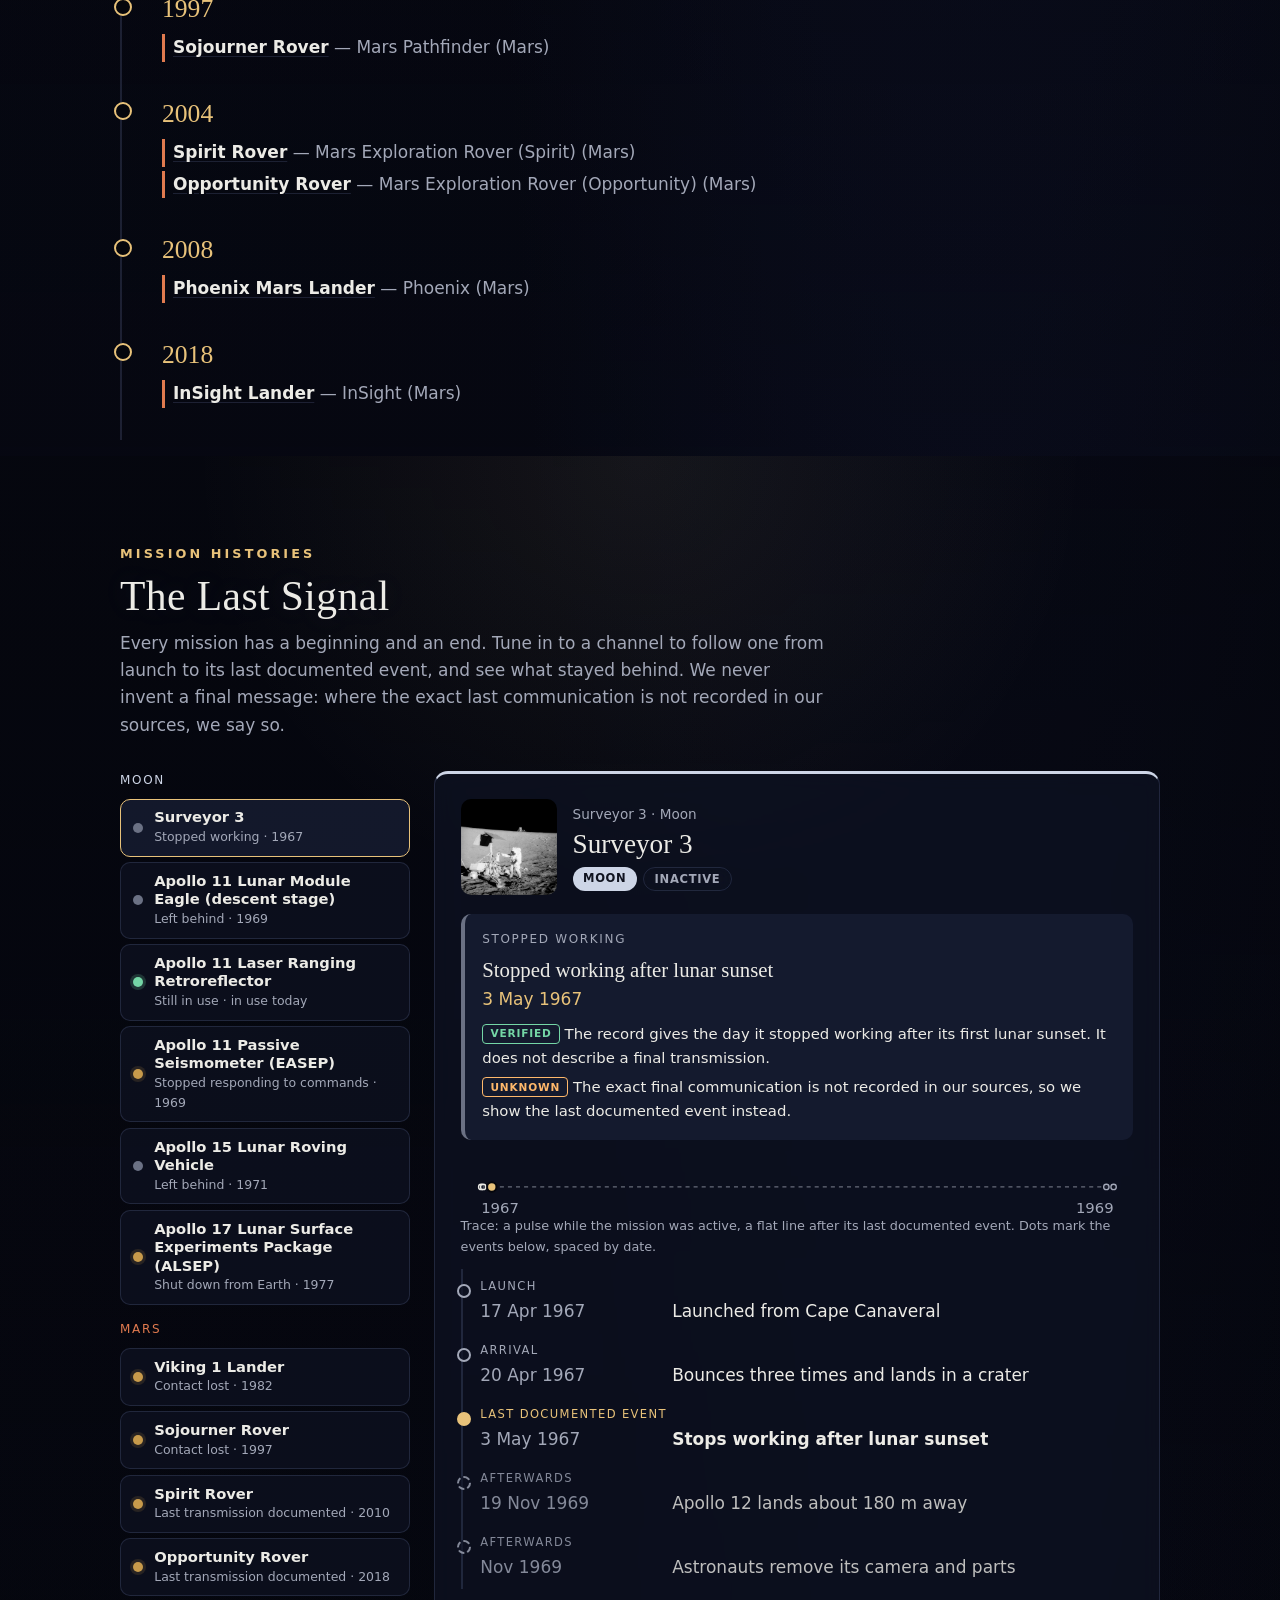
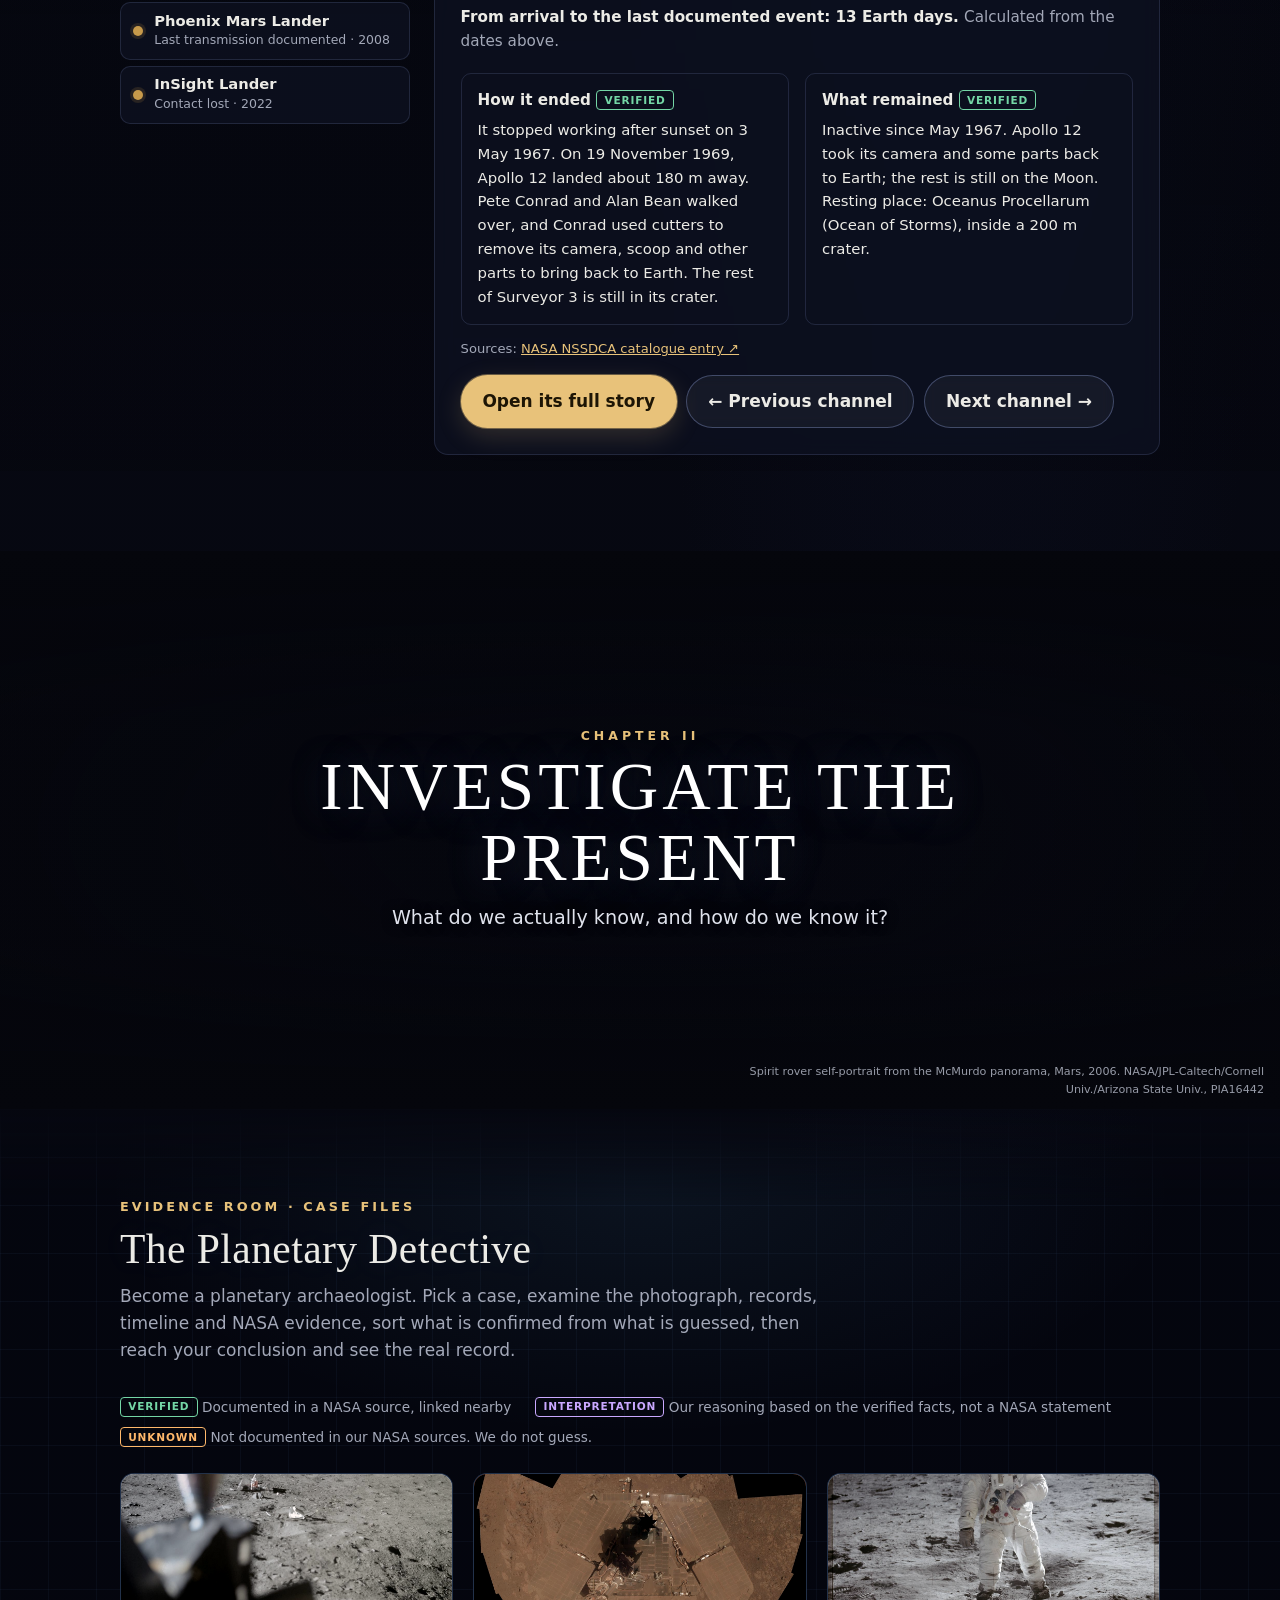
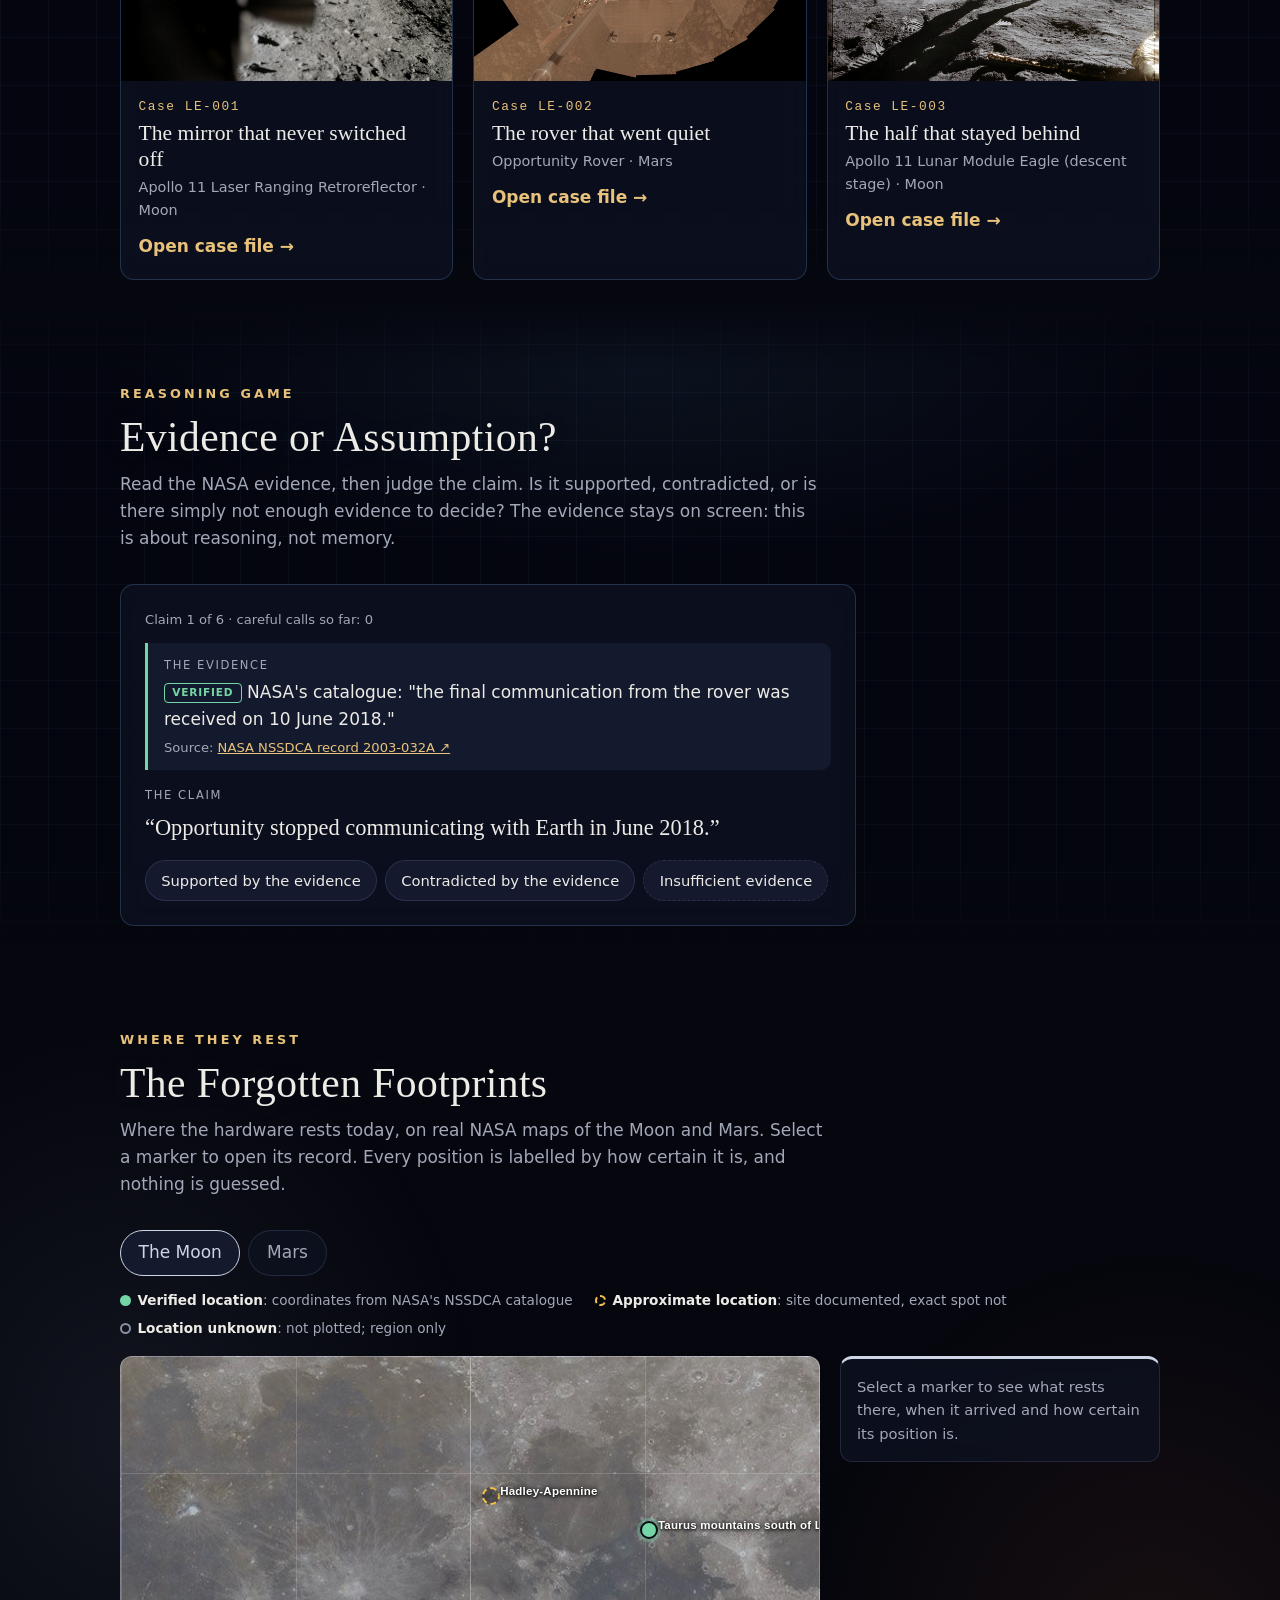
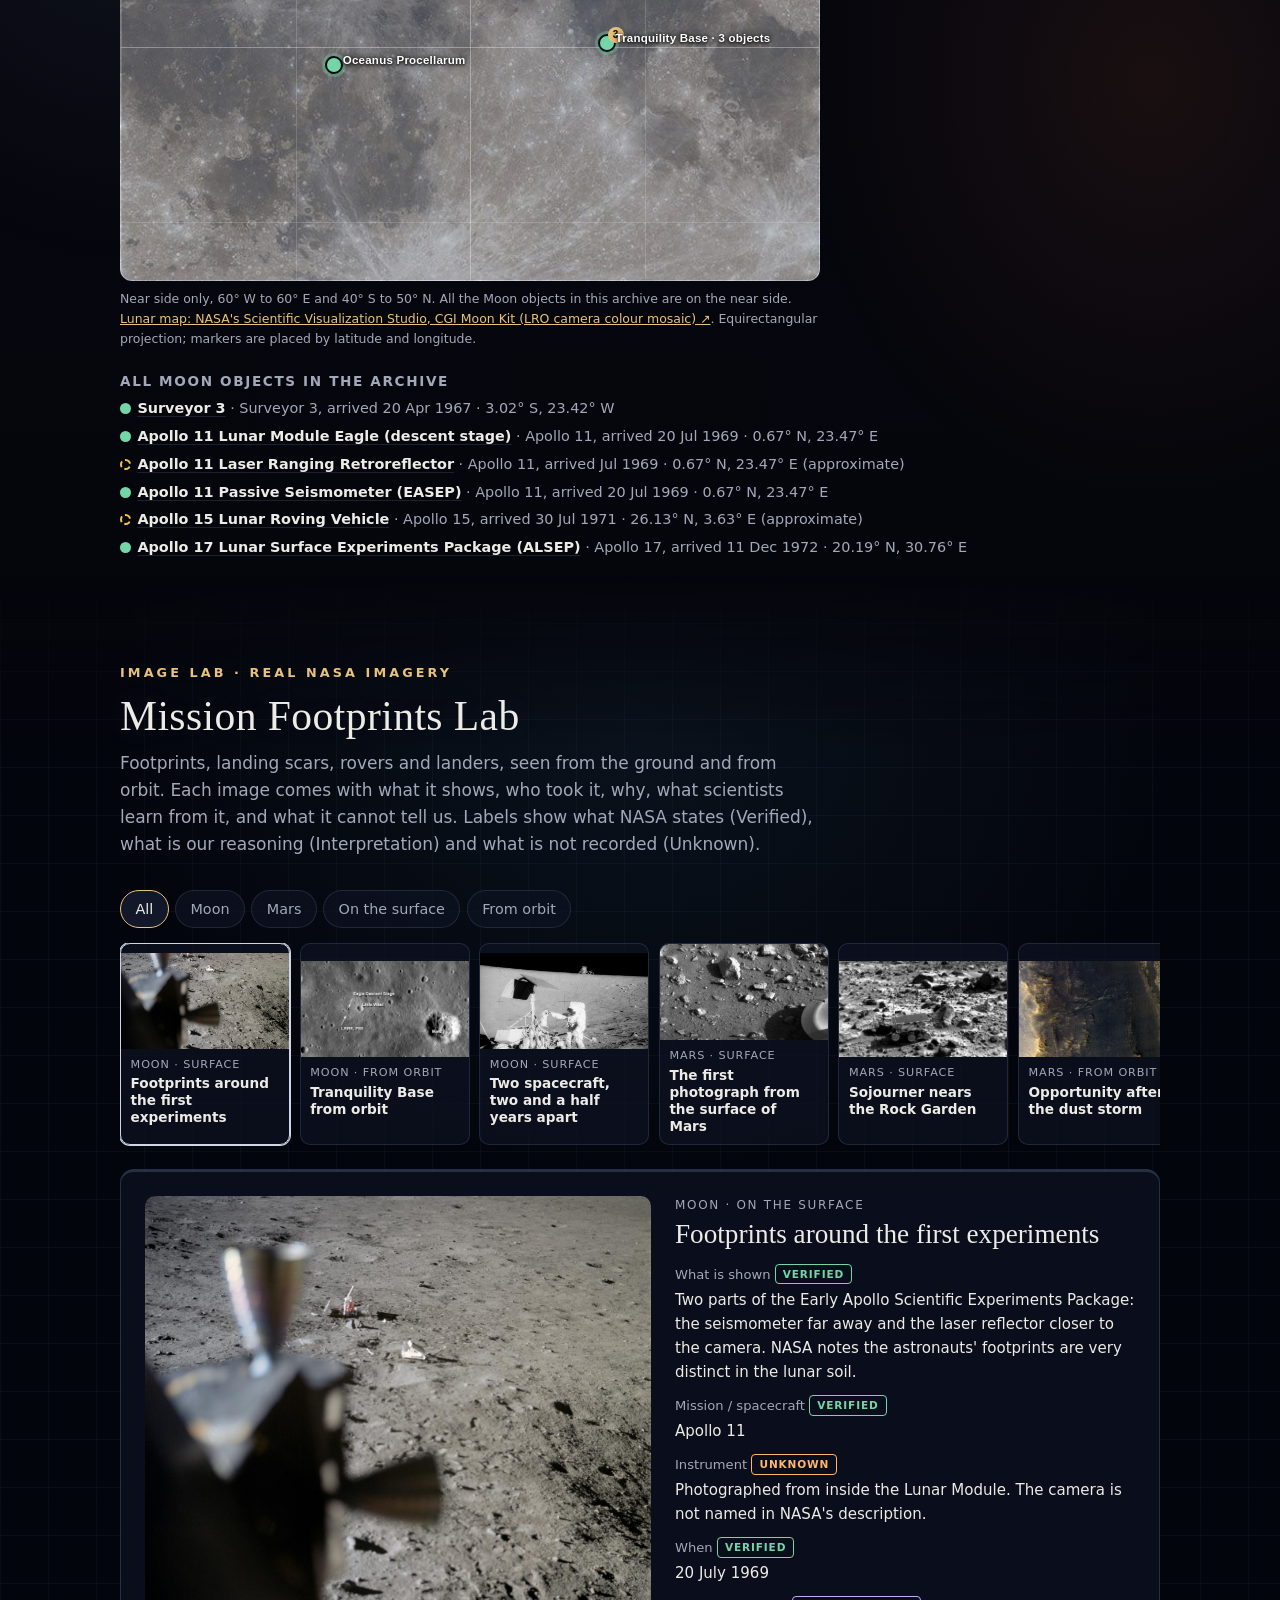
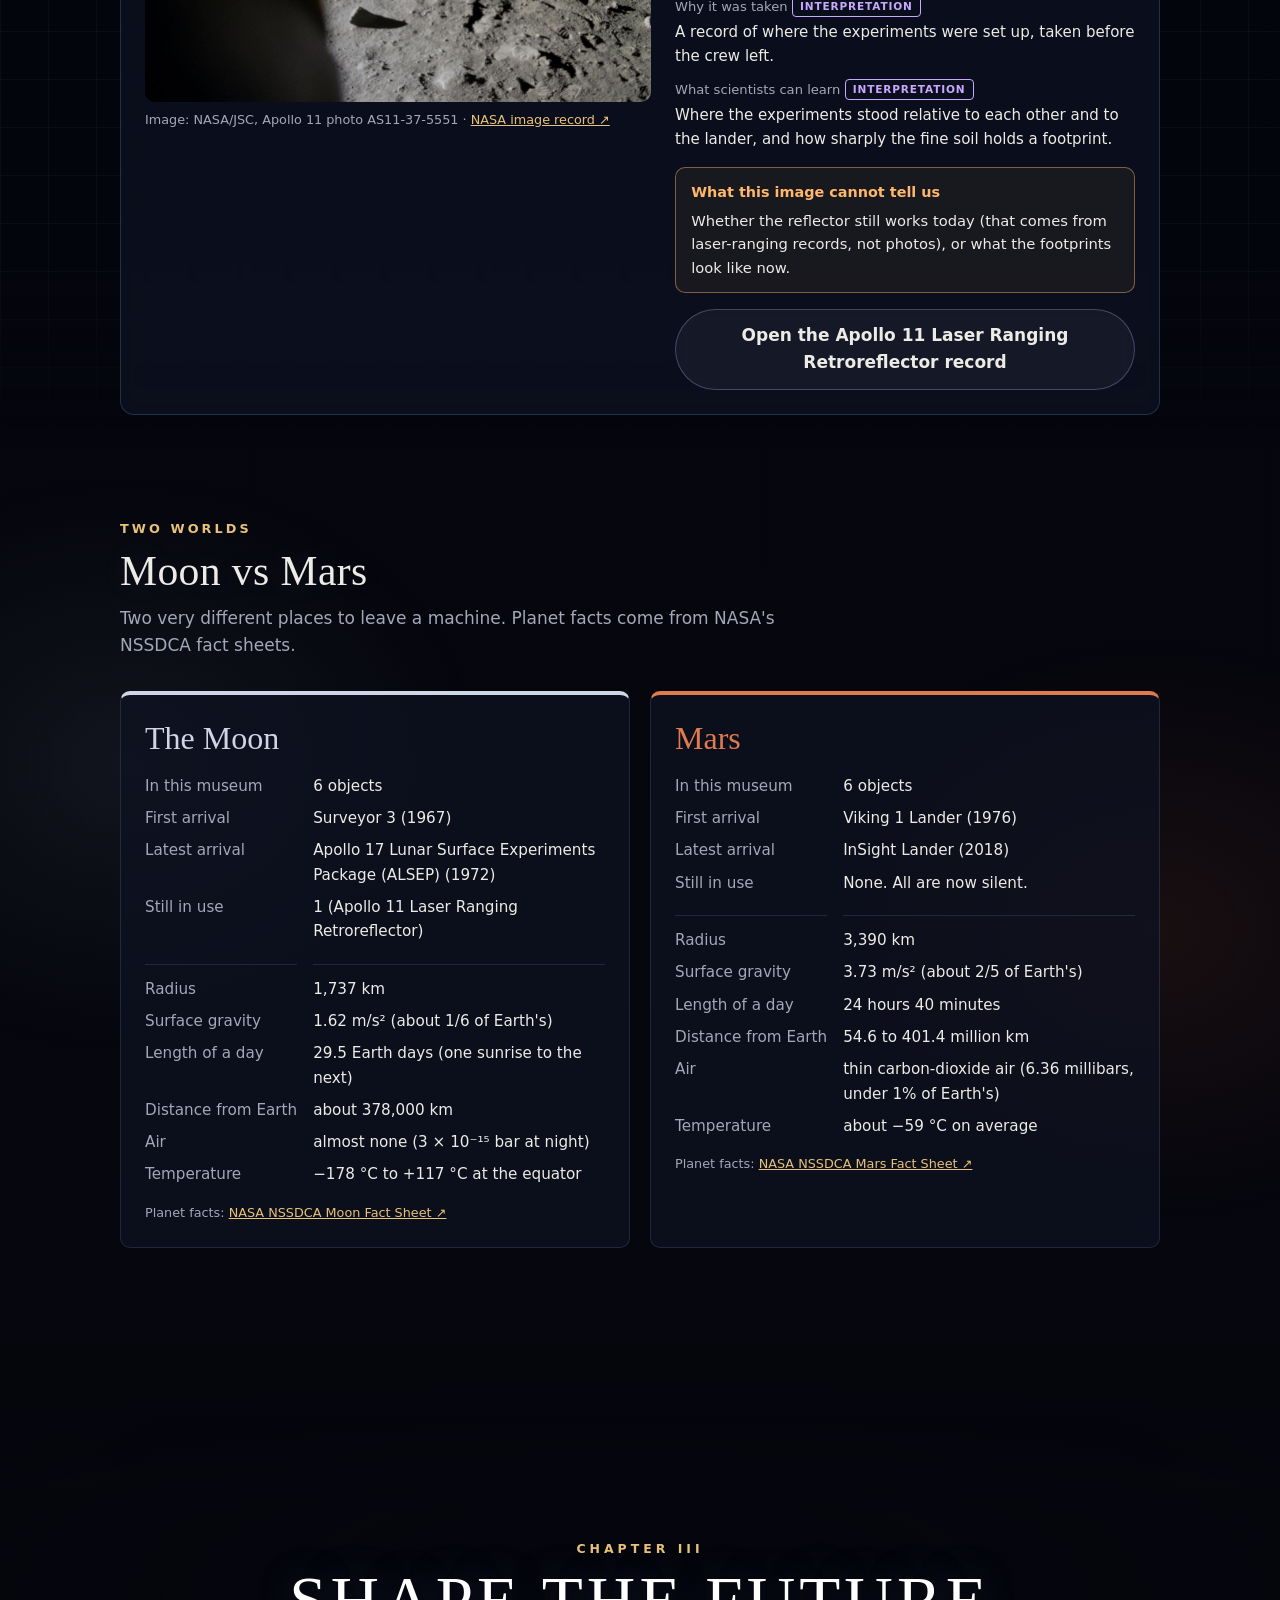
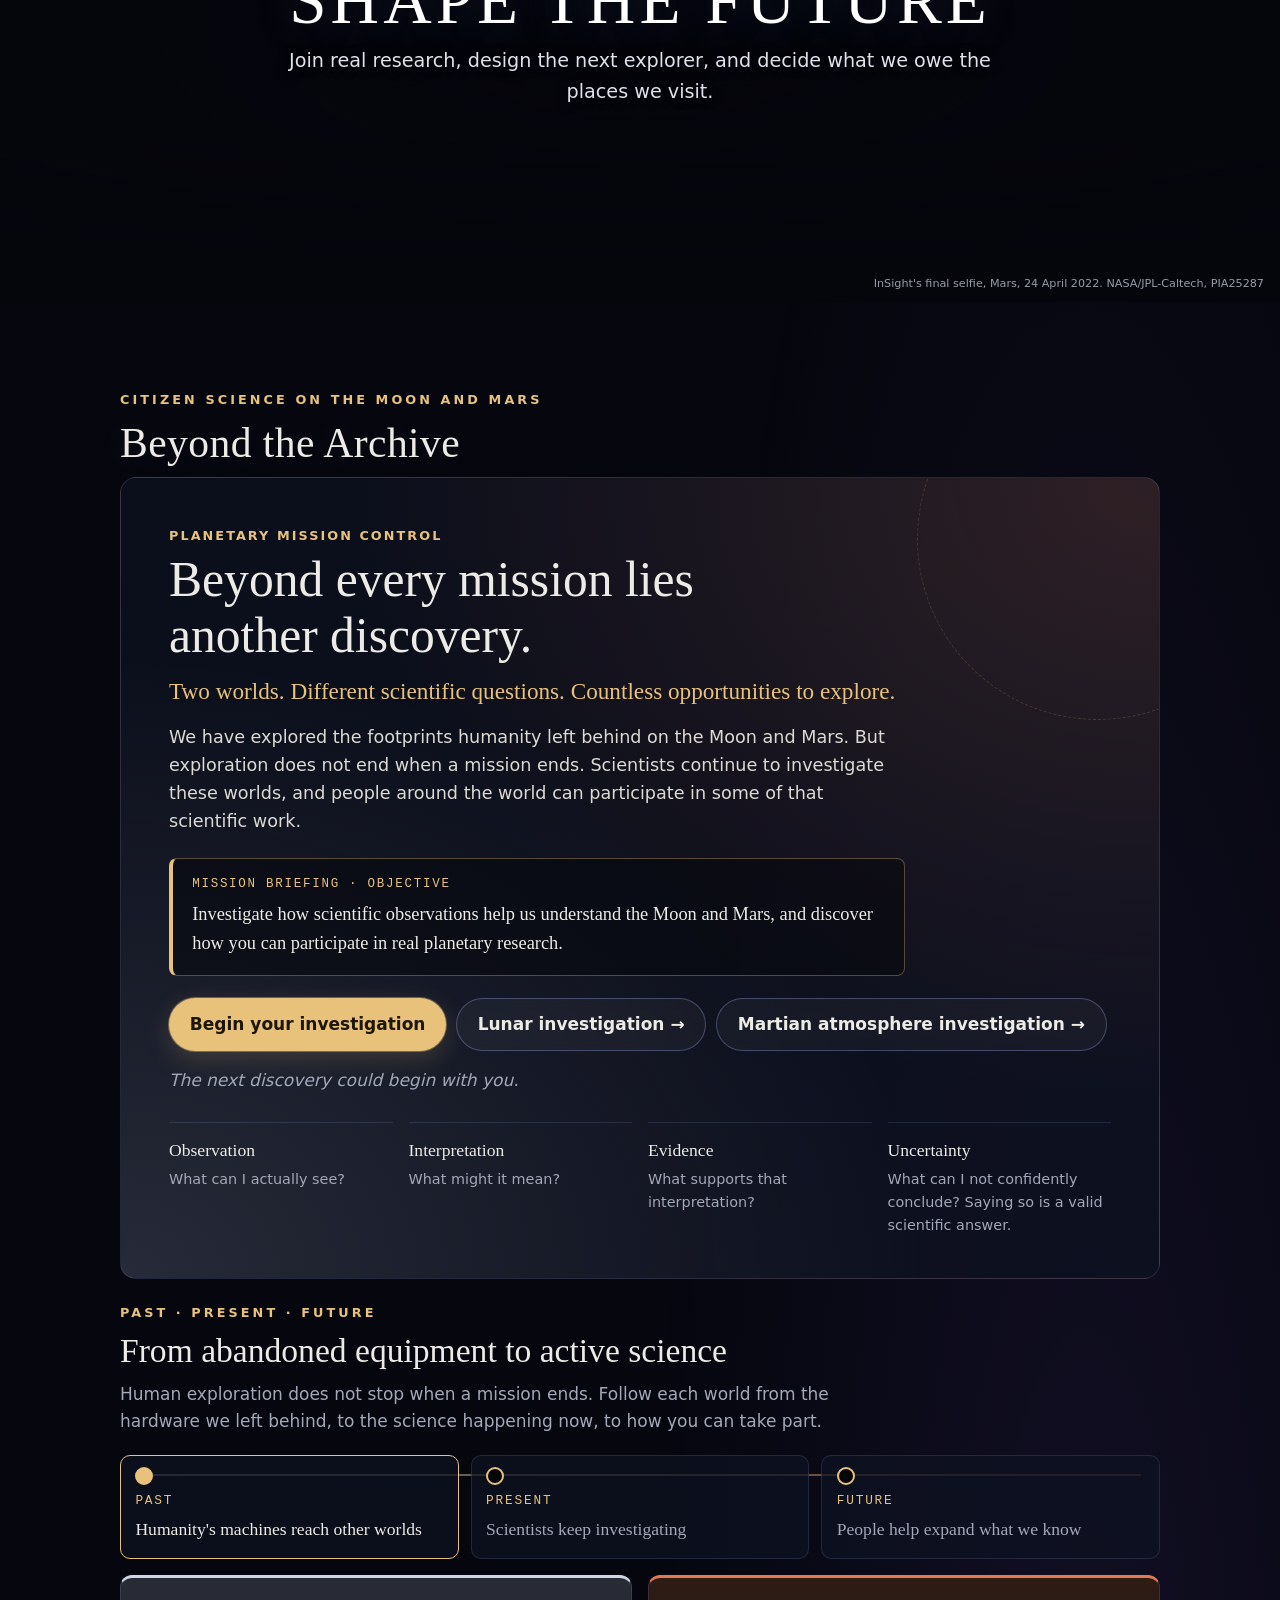
==== commit f833b0a1: "Cinematic visual redesign: deep-space backdrop, glass UI, hero globes, chapters - css/cinematic.css " ====
--- a/index.html
+++ b/index.html
@@ -3,8 +3,9 @@
 <head>
   <meta charset="UTF-8">
   <meta name="viewport" content="width=device-width, initial-scale=1.0">
-  <meta name="description" content="Lunar Echoes: a digital museum of the machines NASA left on the Moon and Mars, and the science they made possible.">
-  <title>Lunar Echoes</title>
+  <meta name="description" content="Lunar Echoes: a living archive of humanity's footprints beyond Earth. The machines NASA left on the Moon and Mars, and the science they made possible.">
+  <meta name="theme-color" content="#05060c">
+  <title>Lunar Echoes · A Living Archive of Humanity's Footprints Beyond Earth</title>
   <link rel="stylesheet" href="css/style.css?v=20261115">
   <link rel="stylesheet" href="css/beyond.css?v=20261115">
   <link rel="stylesheet" href="css/journey.css?v=20261115d">
@@ -13,59 +14,89 @@
   <link rel="stylesheet" href="css/heritage-map.css?v=20261115d">
   <link rel="stylesheet" href="css/footprints.css?v=20261115d">
   <link rel="stylesheet" href="css/responsive.css?v=20261115">
+  <!-- Cinematic visual layer: loaded last so it restyles without changing component code -->
+  <link rel="stylesheet" href="css/cinematic.css?v=20261115f">
 </head>
-<body>
+<body class="cine">
   <a class="skip-link" href="#objects">Skip to the collection</a>
+
+  <!-- Deep-space backdrop: CSS gradient + nebula (always), star field canvas (js/cinematic.js) -->
+  <div class="cosmos" aria-hidden="true">
+    <canvas id="starfield" class="cosmos-stars"></canvas>
+    <div class="cosmos-twinkle"></div>
+    <div class="cosmos-nebula"></div>
+  </div>
 
   <header class="site-header">
     <a class="brand" href="#top" aria-label="Lunar Echoes, back to top">
       <span class="brand-mark" aria-hidden="true"></span>
       <span class="brand-name">Lunar Echoes</span>
     </a>
-    <nav class="site-nav" aria-label="Main">
-      <a href="#journey">Journey</a>
+    <button class="nav-toggle" type="button" aria-expanded="false" aria-controls="site-nav">
+      <span class="nav-toggle-bars" aria-hidden="true"></span>
+      <span class="nav-toggle-text">Menu</span>
+    </button>
+    <nav id="site-nav" class="site-nav" aria-label="Main">
       <a href="#objects">Archive</a>
-      <a href="#last-signal">Last Signal</a>
-      <a href="#cases">Detective</a>
-      <a href="#map">Heritage map</a>
-      <a href="#beyond">Citizen science</a>
-      <a href="rover/index.html">Rover Rescue</a>
-      <a href="#decision">Future explorer</a>
-      <a href="#ethics">Ethics</a>
+      <a href="#objects" data-world="moon">Moon</a>
+      <a href="#objects" data-world="mars">Mars</a>
+      <div class="nav-group">
+        <button class="nav-menu-btn" type="button" aria-expanded="false" aria-controls="menu-investigations">Investigations</button>
+        <ul id="menu-investigations" class="nav-menu" hidden>
+          <li><a href="#cases">The Planetary Detective</a></li>
+          <li><a href="#evidence-game">Evidence or Assumption?</a></li>
+          <li><a href="#last-signal">The Last Signal</a></li>
+          <li><a href="#map">The Forgotten Footprints map</a></li>
+          <li><a href="#footprints">Mission Footprints Lab</a></li>
+          <li><a href="#compare">Moon vs Mars</a></li>
+        </ul>
+      </div>
+      <div class="nav-group">
+        <button class="nav-menu-btn" type="button" aria-expanded="false" aria-controls="menu-experiences">Experiences</button>
+        <ul id="menu-experiences" class="nav-menu" hidden>
+          <li><a href="rover/index.html">Rover Rescue</a></li>
+          <li><a href="rover/build.html">Build Your Own Rover</a></li>
+          <li><a href="#beyond">Citizen science</a></li>
+          <li><a href="#decision">Future explorer</a></li>
+          <li><a href="#ethics">The Ethics of Exploration</a></li>
+          <li><a href="#quiz">Mission quiz</a></li>
+        </ul>
+      </div>
+      <a href="#about">About</a>
     </nav>
   </header>
 
   <!-- ===== Landing ===== -->
   <section id="top" class="hero" aria-labelledby="hero-title">
-    <div class="hero-worlds" aria-hidden="true">
-      <div class="hero-world hero-moon"></div>
-      <div class="hero-world hero-mars"></div>
+    <!-- Real NASA global maps wrapped onto spheres (credits below) -->
+    <div class="hero-globes" aria-hidden="true">
+      <div class="globe globe-moon"><span class="globe-surface"></span></div>
+      <div class="globe globe-mars"><span class="globe-surface"></span></div>
     </div>
     <div class="hero-inner">
-      <p class="eyebrow">NASA Space Apps Challenge 2026 · A planetary heritage museum</p>
-      <h1 id="hero-title">Lunar Echoes <span class="hero-subtitle">Beyond the Archive</span></h1>
-      <p class="hero-tagline">Humanity explored. History remained. Discovery continues.</p>
-      <p class="hero-question">When humanity explores another world, what responsibility do we have for the things we leave there?</p>
+      <p class="eyebrow">NASA Space Apps Challenge 2026 · Beyond the Archive</p>
+      <h1 id="hero-title">Lunar Echoes</h1>
+      <p class="hero-subtitle-line">A Living Archive of Humanity's Footprints Beyond Earth.</p>
+      <p class="hero-tagline">Explore the past. Investigate the present. Shape the future.</p>
       <p class="hero-lead">
-        On the Moon and on Mars, landers, rovers and science stations still stand
-        where people sent them. Most went silent long ago.
-        <strong>One still answers when scientists shine a laser at it.</strong>
-        Investigate the evidence, then decide what future explorers should do.
+        Landers, rovers and science stations still stand where people sent them on the Moon and Mars.
+        Most went silent long ago. <strong>One still answers when scientists shine a laser at it.</strong>
       </p>
       <div class="hero-actions">
-        <a class="btn btn-primary" href="#journey">Begin the journey</a>
+        <a class="btn btn-primary btn-glow" href="#objects">Explore the Archive</a>
+        <a class="btn btn-ghost" href="#journey">Begin the journey</a>
         <button class="btn btn-ghost" type="button" data-open-case="0">Open a case file</button>
-        <a class="btn btn-ghost" href="#objects">Browse the archive</a>
       </div>
       <!-- js/explore.js fills these numbers from data/objects.json -->
       <dl id="hero-stats" class="hero-stats" aria-label="The collection in numbers"></dl>
     </div>
-    <p class="hero-credit">Photos: Apollo 15 rover (NASA/JSC, AS15-86-11603) · Opportunity self-portrait (NASA/JPL, PIA17759)</p>
+    <a class="scroll-cue" href="#journey"><span class="scroll-cue-line" aria-hidden="true"></span>Scroll to explore</a>
+    <p class="hero-credit">Globes: NASA SVS CGI Moon Kit (LRO) · Viking MDIM 2.1 mosaic (NASA/USGS) via NASA Mars Trek</p>
   </section>
 
   <main id="main">
     <!-- ===== The journey: one story through every experience (css/journey.css) ===== -->
-    <section id="journey" class="home-journey" aria-labelledby="journey-title">
+    <section id="journey" class="home-journey env-experience" aria-labelledby="journey-title">
       <p class="eyebrow">The challenge · Abandoned but not Forgotten</p>
       <h2 id="journey-title" class="section-title">Explore the past. Investigate the present. Shape the future.</h2>
       <p class="section-intro">Since 1967, NASA has sent landers, rovers and science stations to the Moon and Mars. Most fell silent long ago, but the hardware is still there.
@@ -89,13 +120,13 @@
             <li><a href="#map"><strong>The Forgotten Footprints</strong><span>Heritage map: verified, approximate and unknown locations</span></a></li>
             <li><a href="#footprints"><strong>Mission Footprints Lab</strong><span>Real NASA images, and what they can and cannot tell us</span></a></li>
             <li><a href="#compare"><strong>Moon vs Mars</strong><span>Two very different worlds to leave a machine</span></a></li>
-            <li><a href="#beyond"><strong>Citizen science</strong><span>MoonDiff and Cloudspotting on Mars: Shapes</span></a></li>
           </ul>
         </li>
         <li class="hj-step is-future">
           <p class="hj-no">03 · Shape the future</p>
           <h3>How should we explore next?</h3>
           <ul class="hj-links">
+            <li><a href="#beyond"><strong>Citizen science</strong><span>MoonDiff and Cloudspotting on Mars: Shapes</span></a></li>
             <li><a href="rover/index.html"><strong>Rover Rescue</strong><span>Drive, sample and reason like a planetary scientist</span></a></li>
             <li><a href="rover/build.html"><strong>Build Your Own Rover</strong><span>Engineer a rover for a mission, within a budget</span></a></li>
             <li><a href="#decision"><strong>Future explorer</strong><span>Document, study or preserve? See the trade-offs</span></a></li>
@@ -107,30 +138,10 @@
       </ol>
     </section>
 
-    <!-- ===== Case files (investigation mode) ===== -->
-    <section id="cases" class="cases" aria-labelledby="cases-title">
-      <p class="eyebrow">Evidence room · Case files</p>
-      <h2 id="cases-title" class="section-title">The Planetary Detective</h2>
-      <p class="section-intro">Become a planetary archaeologist. Pick a case, examine the photograph, records, timeline and NASA evidence, sort what is confirmed from what is guessed, then reach your conclusion and see the real record.</p>
-      <!-- js/cases.js fills these from data/cases.json -->
-      <div id="case-shelf" class="case-shelf" aria-busy="true">
-        <p class="loading">Unlocking the archive…</p>
-      </div>
-      <article id="case-view" class="case-view" aria-labelledby="case-title" hidden></article>
-    </section>
-
-    <!-- ===== Evidence or Assumption? (js/evidence-game.js, data/evidence-game.json) ===== -->
-    <section id="evidence-game" class="evidence-game" aria-labelledby="evidence-game-title">
-      <p class="eyebrow">Reasoning game</p>
-      <h2 id="evidence-game-title" class="section-title">Evidence or Assumption?</h2>
-      <p class="section-intro">Read the NASA evidence, then judge the claim. Is it supported, contradicted, or is there simply not enough evidence to decide? The evidence stays on screen: this is about reasoning, not memory.</p>
-      <div id="evidence-box" class="eg" aria-busy="true">
-        <p class="loading">Shuffling the claims…</p>
-      </div>
-    </section>
-
-    <!-- ===== Why this museum ===== -->
-    <section id="intro" class="intro" aria-labelledby="intro-title">
+    <!-- ===== About: why this museum ===== -->
+    <section id="about" class="intro" aria-labelledby="intro-title">
+      <span id="intro" class="anchor-alias" aria-hidden="true"></span>
+      <p class="eyebrow">About the museum</p>
       <h2 id="intro-title" class="section-title">Every machine is an echo of a mission</h2>
       <div class="intro-grid">
         <div class="intro-item">
@@ -148,8 +159,18 @@
       </div>
     </section>
 
+    <!-- ===== Chapter I: real NASA photo (Apollo 11, AS11-40-5903) ===== -->
+    <div class="chapter chapter-moon" role="presentation">
+      <div class="chapter-inner">
+        <p class="chapter-no">Chapter I</p>
+        <p class="chapter-title">Explore the past</p>
+        <p class="chapter-text">Twelve machines. Two worlds. Every one of them still out there.</p>
+      </div>
+      <p class="chapter-credit">Buzz Aldrin beside a leg of the lunar module Eagle, Apollo 11, July 1969. NASA/JSC, AS11-40-5903</p>
+    </div>
+
     <!-- ===== Collection ===== -->
-    <section id="objects" aria-labelledby="objects-title">
+    <section id="objects" class="env-archive" aria-labelledby="objects-title">
       <p class="eyebrow">The collection</p>
       <h2 id="objects-title" class="section-title">Objects on the Moon and Mars</h2>
       <p class="section-intro">Choose a world, search for a mission, then open an object to read its story in five chapters.</p>
@@ -159,27 +180,8 @@
       </div>
     </section>
 
-    <!-- ===== Future Explorer (Mission Control Decision Room) ===== -->
-    <section id="decision" aria-labelledby="decision-title">
-      <p class="eyebrow">Future explorer · Mission control</p>
-      <h2 id="decision-title" class="section-title">What would you do?</h2>
-      <p class="section-intro">One day, explorers will land beside the hardware we left behind. Should they document it, study it or preserve it? Make the call and see the trade-offs.</p>
-      <!-- js/cases.js fills this from data/decision.json -->
-      <div id="decision-box" class="decision"></div>
-    </section>
-
-    <!-- ===== The Ethics of Exploration (js/ethics.js, data/ethics.json) ===== -->
-    <section id="ethics" class="ethics" aria-labelledby="ethics-title">
-      <p class="eyebrow">Shape the future · Decision simulator</p>
-      <h2 id="ethics-title" class="section-title">The Ethics of Exploration</h2>
-      <p class="section-intro">Four dilemmas about the hardware we leave behind. Choose, then see the consequences for science, history, preservation and future explorers. There is no score: these are trade-offs, not quiz questions.</p>
-      <div id="ethics-box" class="eth" aria-busy="true">
-        <p class="loading">Convening the committee…</p>
-      </div>
-    </section>
-
     <!-- ===== Timeline ===== -->
-    <section id="timeline" aria-labelledby="timeline-title">
+    <section id="timeline" class="env-archive" aria-labelledby="timeline-title">
       <p class="eyebrow">Through time</p>
       <h2 id="timeline-title" class="section-title">Timeline of arrivals</h2>
       <p class="section-intro">From a 1967 robot lander on the Moon to a 2018 marsquake listener on Mars. Select a name to read its story.</p>
@@ -188,7 +190,7 @@
     </section>
 
     <!-- ===== The Last Signal (js/last-signal.js, data/last-signal.json, css/last-signal.css) ===== -->
-    <section id="last-signal" class="last-signal" aria-labelledby="last-signal-title">
+    <section id="last-signal" class="last-signal env-archive" aria-labelledby="last-signal-title">
       <p class="eyebrow">Mission histories</p>
       <h2 id="last-signal-title" class="section-title">The Last Signal</h2>
       <p class="section-intro">Every mission has a beginning and an end. Tune in to a channel to follow one from launch to its last documented event, and see what stayed behind.
@@ -198,27 +200,50 @@
       </div>
     </section>
 
-    <!-- ===== Moon vs Mars ===== -->
-    <section id="compare" aria-labelledby="compare-title">
-      <p class="eyebrow">Two worlds</p>
-      <h2 id="compare-title" class="section-title">Moon vs Mars</h2>
-      <p class="section-intro">Two very different places to leave a machine. Planet facts come from NASA's NSSDCA fact sheets.</p>
-      <!-- js/explore.js fills this from data/worlds.json and data/objects.json -->
-      <div id="compare-box" class="compare"></div>
-    </section>
-
-    <!-- ===== Location explorer ===== -->
-    <section id="map" aria-labelledby="map-title">
+    <!-- ===== Chapter II: real NASA photo (Spirit, PIA16442) ===== -->
+    <div class="chapter chapter-mars" role="presentation">
+      <div class="chapter-inner">
+        <p class="chapter-no">Chapter II</p>
+        <p class="chapter-title">Investigate the present</p>
+        <p class="chapter-text">What do we actually know, and how do we know it?</p>
+      </div>
+      <p class="chapter-credit">Spirit rover self-portrait from the McMurdo panorama, Mars, 2006. NASA/JPL-Caltech/Cornell Univ./Arizona State Univ., PIA16442</p>
+    </div>
+
+    <!-- ===== Case files (investigation mode) ===== -->
+    <section id="cases" class="cases env-lab" aria-labelledby="cases-title">
+      <p class="eyebrow">Evidence room · Case files</p>
+      <h2 id="cases-title" class="section-title">The Planetary Detective</h2>
+      <p class="section-intro">Become a planetary archaeologist. Pick a case, examine the photograph, records, timeline and NASA evidence, sort what is confirmed from what is guessed, then reach your conclusion and see the real record.</p>
+      <!-- js/cases.js fills these from data/cases.json -->
+      <div id="case-shelf" class="case-shelf" aria-busy="true">
+        <p class="loading">Unlocking the archive…</p>
+      </div>
+      <article id="case-view" class="case-view" aria-labelledby="case-title" hidden></article>
+    </section>
+
+    <!-- ===== Evidence or Assumption? (js/evidence-game.js, data/evidence-game.json) ===== -->
+    <section id="evidence-game" class="evidence-game env-lab" aria-labelledby="evidence-game-title">
+      <p class="eyebrow">Reasoning game</p>
+      <h2 id="evidence-game-title" class="section-title">Evidence or Assumption?</h2>
+      <p class="section-intro">Read the NASA evidence, then judge the claim. Is it supported, contradicted, or is there simply not enough evidence to decide? The evidence stays on screen: this is about reasoning, not memory.</p>
+      <div id="evidence-box" class="eg" aria-busy="true">
+        <p class="loading">Shuffling the claims…</p>
+      </div>
+    </section>
+
+    <!-- ===== Location explorer / heritage map ===== -->
+    <section id="map" class="env-worlds" aria-labelledby="map-title">
       <p class="eyebrow">Where they rest</p>
       <h2 id="map-title" class="section-title">Location explorer</h2>
       <p class="section-intro">Positions from NASA's NSSDCA records, plotted on a latitude/longitude grid.
         Only objects with verified coordinates are shown.</p>
-      <!-- js/explore.js fills this -->
+      <!-- js/explore.js fills this; js/heritage-map.js upgrades it -->
       <div id="map-box" class="map"></div>
     </section>
 
     <!-- ===== Mission Footprints Lab (js/footprints.js, data/footprints.json, css/footprints.css) ===== -->
-    <section id="footprints" class="footprints" aria-labelledby="footprints-title">
+    <section id="footprints" class="footprints env-lab" aria-labelledby="footprints-title">
       <p class="eyebrow">Image lab · Real NASA imagery</p>
       <h2 id="footprints-title" class="section-title">Mission Footprints Lab</h2>
       <p class="section-intro">Footprints, landing scars, rovers and landers, seen from the ground and from orbit. Each image comes with what it shows, who took it, why, what scientists learn from it, and what it cannot tell us.
@@ -228,29 +253,87 @@
       </div>
     </section>
 
+    <!-- ===== Moon vs Mars ===== -->
+    <section id="compare" class="env-worlds" aria-labelledby="compare-title">
+      <p class="eyebrow">Two worlds</p>
+      <h2 id="compare-title" class="section-title">Moon vs Mars</h2>
+      <p class="section-intro">Two very different places to leave a machine. Planet facts come from NASA's NSSDCA fact sheets.</p>
+      <!-- js/explore.js fills this from data/worlds.json and data/objects.json -->
+      <div id="compare-box" class="compare"></div>
+    </section>
+
+    <!-- ===== Chapter III: real NASA photo (InSight, PIA25287) ===== -->
+    <div class="chapter chapter-future" role="presentation">
+      <div class="chapter-inner">
+        <p class="chapter-no">Chapter III</p>
+        <p class="chapter-title">Shape the future</p>
+        <p class="chapter-text">Join real research, design the next explorer, and decide what we owe the places we visit.</p>
+      </div>
+      <p class="chapter-credit">InSight's final selfie, Mars, 24 April 2022. NASA/JPL-Caltech, PIA25287</p>
+    </div>
+
+    <!-- ===== Beyond the Archive: NASA citizen science ===== -->
+    <section id="beyond" class="beyond env-experience" aria-labelledby="beyond-title">
+      <p class="eyebrow">Citizen science on the Moon and Mars</p>
+      <h2 id="beyond-title" class="section-title">Beyond the Archive</h2>
+      <!-- js/citizen.js fills this from data/citizen-science.json -->
+      <div id="beyond-box"></div>
+    </section>
+
+    <!-- ===== Future Explorer (Mission Control Decision Room) ===== -->
+    <section id="decision" class="env-experience" aria-labelledby="decision-title">
+      <p class="eyebrow">Future explorer · Mission control</p>
+      <h2 id="decision-title" class="section-title">What would you do?</h2>
+      <p class="section-intro">One day, explorers will land beside the hardware we left behind. Should they document it, study it or preserve it? Make the call and see the trade-offs.</p>
+      <!-- js/cases.js fills this from data/decision.json -->
+      <div id="decision-box" class="decision"></div>
+    </section>
+
+    <!-- ===== The Ethics of Exploration (js/ethics.js, data/ethics.json) ===== -->
+    <section id="ethics" class="ethics env-experience" aria-labelledby="ethics-title">
+      <p class="eyebrow">Shape the future · Decision simulator</p>
+      <h2 id="ethics-title" class="section-title">The Ethics of Exploration</h2>
+      <p class="section-intro">Four dilemmas about the hardware we leave behind. Choose, then see the consequences for science, history, preservation and future explorers. There is no score: these are trade-offs, not quiz questions.</p>
+      <div id="ethics-box" class="eth" aria-busy="true">
+        <p class="loading">Convening the committee…</p>
+      </div>
+    </section>
+
+    <!-- ===== Rover experiences (separate pages) ===== -->
+    <section id="rover-experiences" class="env-experience" aria-labelledby="rover-exp-title">
+      <p class="eyebrow">Hands-on experiences</p>
+      <h2 id="rover-exp-title" class="section-title">Take the controls</h2>
+      <div class="exp-cards">
+        <a class="exp-card exp-rover" href="rover/index.html">
+          <span class="exp-kicker">Game · Moon or Mars</span>
+          <span class="exp-title">Rover Rescue: Mission to Discover</span>
+          <span class="exp-text">Drive a rover, collect samples, run four simulated instruments and decide what the evidence supports.</span>
+          <span class="exp-go">Launch the game →</span>
+        </a>
+        <a class="exp-card exp-build" href="rover/build.html">
+          <span class="exp-kicker">Engineering simulator</span>
+          <span class="exp-title">Build Your Own Rover</span>
+          <span class="exp-text">Choose wheels, instruments, power and radios for a fictional mission, within a budget, and read your design report.</span>
+          <span class="exp-go">Open the workshop →</span>
+        </a>
+      </div>
+    </section>
+
     <!-- ===== Quiz ===== -->
-    <section id="quiz" aria-labelledby="quiz-title">
+    <section id="quiz" class="env-experience" aria-labelledby="quiz-title">
       <p class="eyebrow">Test and learn</p>
       <h2 id="quiz-title" class="section-title">Mission quiz</h2>
       <p class="section-intro">Five questions built from the stories in this museum. Every answer reveals a piece of the story.</p>
       <!-- js/quiz.js fills this box -->
       <div id="quiz-box"></div>
     </section>
-
-    <!-- ===== Beyond the Archive: NASA citizen science ===== -->
-    <section id="beyond" class="beyond" aria-labelledby="beyond-title">
-      <p class="eyebrow">Citizen science on the Moon and Mars</p>
-      <h2 id="beyond-title" class="section-title">Beyond the Archive</h2>
-      <!-- js/citizen.js fills this from data/citizen-science.json -->
-      <div id="beyond-box"></div>
-    </section>
   </main>
 
   <footer class="site-footer">
     <p class="footer-title">Lunar Echoes · Beyond the Archive</p>
     <p>Built for the NASA Space Apps Challenge 2026 ("Abandoned but not Forgotten") by a student team.</p>
     <p>Facts: NASA Space Science Data Coordinated Archive (NSSDCA) Master Catalog and fact sheets, nasa.gov and science.nasa.gov.
-      Images: NASA Image and Video Library.</p>
+      Images: NASA Image and Video Library. Globes: NASA SVS CGI Moon Kit; Viking MDIM 2.1 (NASA/USGS) via NASA Mars Trek.</p>
     <p class="footer-disclaimer">LUNAR ECHOES is an independent educational project developed for NASA Space Apps Challenge. It is not affiliated with, operated by or endorsed by NASA. NASA project names, imagery and resources are referenced for educational purposes. Actual citizen-science participation takes place through the respective official platforms.</p>
   </footer>
 
@@ -268,5 +351,6 @@
   <script src="js/citizen.js?v=20261115"></script>
   <script src="js/beyond-extras.js?v=20261115"></script>
   <script src="js/main.js?v=20261115d"></script>
+  <script src="js/cinematic.js?v=20261115e"></script>
 </body>
 </html>
--- a/css/cinematic.css
+++ b/css/cinematic.css
@@ -0,0 +1,581 @@
+/* =========================================================
+   Lunar Echoes - cinematic visual layer
+   Loaded last. Restyles the museum as a deep-space archive without changing component code.
+   Layers: 1) CSS gradient + nebula (always, also the fallback)  2) star field canvas (js/cinematic.js)
+   3) glass panels  4) section environments  5) restrained motion (off with prefers-reduced-motion).
+   Real imagery only: NASA global maps for the hero globes, credited NASA photos for chapter breaks.
+   ========================================================= */
+
+:root {
+  --bg: #05060c;
+  --space-1: #05060c;
+  --space-2: #0a0d1f;
+  --space-3: #120f2b;
+  --panel: rgba(15, 19, 34, 0.72);
+  --panel-2: rgba(24, 30, 52, 0.78);
+  --panel-solid: #0e1222;
+  --line: rgba(150, 170, 230, 0.16);
+  --line-strong: rgba(170, 190, 255, 0.3);
+  --glow-blue: rgba(110, 150, 255, 0.35);
+  --glow-violet: rgba(150, 110, 255, 0.28);
+  --nebula-violet: rgba(112, 72, 200, 0.22);
+  --nebula-blue: rgba(52, 96, 210, 0.2);
+  --nebula-indigo: rgba(60, 50, 150, 0.22);
+  --glass-blur: blur(14px) saturate(140%);
+  --ease: cubic-bezier(0.22, 0.61, 0.36, 1);
+}
+
+html, body { overflow-x: clip; }
+
+/* ---------- 1. The cosmos backdrop ---------- */
+body.cine {
+  background:
+    radial-gradient(ellipse 80% 60% at 75% 0%, #141a3a 0%, transparent 60%),
+    linear-gradient(180deg, var(--space-2) 0%, var(--space-1) 45%, #070814 100%);
+  background-color: var(--space-1);
+}
+.cosmos {
+  position: fixed;
+  inset: 0;
+  z-index: -1;
+  pointer-events: none;
+  /* Fallback if the canvas never draws: a soft gradient sky with a few CSS stars */
+  background:
+    radial-gradient(ellipse 70% 50% at 80% 10%, rgba(40, 52, 120, 0.35), transparent 70%),
+    radial-gradient(ellipse 60% 50% at 10% 85%, rgba(70, 40, 120, 0.25), transparent 70%),
+    linear-gradient(180deg, #0a0d1f 0%, #05060c 60%, #060713 100%);
+}
+.cosmos-stars { position: absolute; inset: 0; width: 100%; height: 100%; }
+/* A sparse layer of brighter stars that twinkles gently (CSS only) */
+.cosmos-twinkle {
+  position: absolute;
+  inset: 0;
+  background-image:
+    radial-gradient(1.4px 1.4px at 12% 18%, #fff, transparent),
+    radial-gradient(1.2px 1.2px at 68% 12%, #dfe7ff, transparent),
+    radial-gradient(1.6px 1.6px at 84% 42%, #fff, transparent),
+    radial-gradient(1.1px 1.1px at 32% 64%, #e9e3ff, transparent),
+    radial-gradient(1.5px 1.5px at 52% 86%, #fff, transparent),
+    radial-gradient(1.2px 1.2px at 92% 78%, #dfe7ff, transparent),
+    radial-gradient(1.3px 1.3px at 6% 52%, #fff, transparent),
+    radial-gradient(1.1px 1.1px at 44% 30%, #fff, transparent);
+  background-size: 100% 100%;
+  opacity: 0.7;
+  animation: cosmos-twinkle 6s ease-in-out infinite alternate;
+}
+.cosmos-nebula {
+  position: absolute;
+  inset: -10%;
+  background:
+    radial-gradient(ellipse 45% 35% at 78% 22%, var(--nebula-violet), transparent 70%),
+    radial-gradient(ellipse 40% 30% at 18% 70%, var(--nebula-blue), transparent 70%),
+    radial-gradient(ellipse 35% 25% at 55% 95%, var(--nebula-indigo), transparent 70%);
+  filter: blur(20px);
+  animation: cosmos-drift 90s ease-in-out infinite alternate;
+}
+@keyframes cosmos-twinkle { 0% { opacity: 0.35; } 100% { opacity: 0.85; } }
+@keyframes cosmos-drift { 0% { transform: translate3d(0, 0, 0) scale(1); } 100% { transform: translate3d(-2%, 1.5%, 0) scale(1.05); } }
+
+/* ---------- 2. Glass header and navigation ---------- */
+.site-header {
+  background: rgba(6, 8, 18, 0.55);
+  backdrop-filter: var(--glass-blur);
+  -webkit-backdrop-filter: var(--glass-blur);
+  border-bottom: 1px solid var(--line);
+  transition: background 0.3s var(--ease), box-shadow 0.3s var(--ease);
+}
+.site-header.is-scrolled { background: rgba(6, 8, 18, 0.78); box-shadow: 0 10px 30px rgba(0, 0, 0, 0.35); }
+.brand-name { letter-spacing: 0.22em; text-transform: uppercase; font-size: 0.95rem; }
+.brand-mark { box-shadow: 0 0 14px rgba(205, 213, 230, 0.55); }
+
+.site-nav { align-items: center; overflow: visible; gap: 0.15rem; }
+.site-nav > a,
+.nav-menu-btn {
+  font: inherit;
+  font-size: 0.92rem;
+  padding: 0.45rem 0.85rem;
+  border-radius: 999px;
+  color: var(--muted);
+  background: transparent;
+  border: 1px solid transparent;
+  text-decoration: none;
+  white-space: nowrap;
+  cursor: pointer;
+  transition: color 0.2s, background 0.2s, border-color 0.2s;
+}
+.site-nav > a:hover,
+.nav-menu-btn:hover,
+.nav-menu-btn[aria-expanded="true"] { color: var(--text); background: rgba(255, 255, 255, 0.06); border-color: var(--line); }
+.site-nav > a[data-world="moon"]:hover { color: var(--moon); }
+.site-nav > a[data-world="mars"]:hover { color: var(--mars); }
+.nav-menu-btn::after { content: "▾"; margin-left: 0.35rem; font-size: 0.75em; opacity: 0.7; }
+.nav-group { position: relative; }
+.nav-menu {
+  position: absolute;
+  top: calc(100% + 0.5rem);
+  right: 0;
+  min-width: 15rem;
+  margin: 0;
+  padding: 0.4rem;
+  list-style: none;
+  border-radius: 14px;
+  border: 1px solid var(--line-strong);
+  background: rgba(10, 13, 28, 0.92);
+  backdrop-filter: var(--glass-blur);
+  -webkit-backdrop-filter: var(--glass-blur);
+  box-shadow: 0 18px 40px rgba(0, 0, 0, 0.5), 0 0 0 1px rgba(255, 255, 255, 0.02);
+  animation: rise 0.18s var(--ease);
+  z-index: 60;
+}
+.nav-menu a {
+  display: block;
+  padding: 0.55rem 0.8rem;
+  border-radius: 9px;
+  color: var(--text);
+  text-decoration: none;
+  font-size: 0.93rem;
+}
+.nav-menu a:hover, .nav-menu a:focus-visible { background: rgba(140, 160, 255, 0.12); }
+.nav-toggle { display: none; }
+
+/* ---------- 3. Hero ---------- */
+.hero {
+  min-height: 100svh;
+  align-items: center;
+  border-bottom: 0;
+  overflow: hidden;
+}
+.hero::after {
+  background:
+    linear-gradient(to top, var(--space-1) 0%, rgba(5, 6, 12, 0) 26%),
+    linear-gradient(to right, rgba(5, 6, 12, 0.88) 0%, rgba(5, 6, 12, 0.55) 45%, rgba(5, 6, 12, 0) 75%);
+  pointer-events: none;
+}
+.hero-inner { padding-top: 7rem; padding-bottom: 6rem; }
+.hero h1 {
+  font-size: clamp(3.2rem, 10vw, 7.5rem);
+  letter-spacing: 0.08em;
+  text-transform: uppercase;
+  font-weight: 400;
+  background: linear-gradient(180deg, #ffffff 10%, #c9d3f2 70%, #9aa8d8 100%);
+  -webkit-background-clip: text;
+  background-clip: text;
+  color: transparent;
+  filter: drop-shadow(0 0 28px rgba(140, 170, 255, 0.28));
+}
+.hero-subtitle-line {
+  margin: 1rem 0 0.4rem;
+  max-width: 36rem;
+  font-family: var(--serif);
+  font-size: clamp(1.25rem, 2.6vw, 1.7rem);
+  line-height: 1.3;
+  color: #e7e9f3;
+}
+.hero-tagline {
+  margin: 0 0 1.25rem;
+  font-family: var(--sans);
+  font-style: normal;
+  font-size: clamp(0.8rem, 1.4vw, 0.95rem);
+  letter-spacing: 0.22em;
+  text-transform: uppercase;
+  color: var(--accent);
+}
+.hero-lead { max-width: 34rem; font-size: clamp(1rem, 1.8vw, 1.15rem); color: #c9ccd8; }
+.hero-stats {
+  background: var(--line);
+  border-color: var(--line);
+  backdrop-filter: var(--glass-blur);
+  -webkit-backdrop-filter: var(--glass-blur);
+}
+.hero-stat { background: rgba(10, 13, 26, 0.6); }
+.hero-credit { color: rgba(163, 168, 184, 0.7); max-width: 22rem; text-align: right; }
+
+/* Globes: NASA equirectangular maps scrolled behind a circular window */
+.hero-globes { position: absolute; inset: 0; pointer-events: none; }
+.globe {
+  position: absolute;
+  border-radius: 50%;
+  overflow: hidden;
+  isolation: isolate;
+}
+.globe-surface {
+  position: absolute;
+  top: 0;
+  left: 0;
+  width: 400%;
+  height: 100%;
+  background-repeat: repeat-x;
+  background-size: 50% 100%;
+  animation: globe-spin 240s linear infinite;
+  will-change: transform;
+}
+/* Lighting: bright limb at upper left, night side at lower right */
+.globe::after {
+  content: "";
+  position: absolute;
+  inset: 0;
+  border-radius: 50%;
+  background:
+    radial-gradient(circle at 32% 30%, rgba(255, 255, 255, 0.14) 0%, rgba(255, 255, 255, 0) 40%),
+    radial-gradient(circle at 82% 80%, rgba(0, 0, 0, 0.78) 0%, rgba(0, 0, 0, 0.4) 35%, rgba(0, 0, 0, 0) 62%);
+  box-shadow: inset -14px -12px 36px rgba(0, 0, 0, 0.65), inset 4px 4px 18px rgba(255, 255, 255, 0.1);
+}
+.globe-moon {
+  width: clamp(280px, 40vw, 600px);
+  aspect-ratio: 1;
+  right: clamp(-120px, -4vw, -20px);
+  top: 50%;
+  transform: translateY(-52%);
+  box-shadow: 0 0 80px rgba(150, 175, 255, 0.18), 0 0 220px rgba(110, 130, 220, 0.12);
+}
+.globe-moon .globe-surface { background-image: url("../assets/images/maps/moon-lroc-color-2k.jpg"); filter: grayscale(0.85) brightness(0.92) contrast(1.15); }
+.globe-mars {
+  width: clamp(90px, 11vw, 170px);
+  aspect-ratio: 1;
+  right: clamp(220px, 34vw, 520px);
+  top: 18%;
+  box-shadow: 0 0 40px rgba(224, 122, 79, 0.25);
+}
+.globe-mars .globe-surface { background-image: url("../assets/images/maps/mars-viking-mdim21-2k.jpg"); animation-duration: 160s; filter: saturate(1.15) contrast(1.05); }
+@keyframes globe-spin { from { transform: translate3d(0, 0, 0); } to { transform: translate3d(-50%, 0, 0); } }
+
+.scroll-cue {
+  position: absolute;
+  left: 50%;
+  bottom: 1.4rem;
+  z-index: 2;
+  transform: translateX(-50%);
+  display: flex;
+  flex-direction: column;
+  align-items: center;
+  gap: 0.5rem;
+  color: var(--muted);
+  text-decoration: none;
+  font-size: 0.72rem;
+  letter-spacing: 0.22em;
+  text-transform: uppercase;
+}
+.scroll-cue-line { width: 1px; height: 42px; background: linear-gradient(var(--muted), transparent); position: relative; overflow: hidden; }
+.scroll-cue-line::after {
+  content: "";
+  position: absolute;
+  left: 0;
+  top: -40%;
+  width: 1px;
+  height: 40%;
+  background: #fff;
+  animation: cue 2.4s var(--ease) infinite;
+}
+@keyframes cue { 0% { top: -40%; } 100% { top: 110%; } }
+.scroll-cue:hover { color: var(--text); }
+
+/* ---------- 4. Buttons ---------- */
+.btn { transition: transform 0.2s var(--ease), box-shadow 0.25s var(--ease), background 0.2s, border-color 0.2s, color 0.2s; }
+.btn-primary { box-shadow: 0 0 0 1px rgba(232, 194, 122, 0.4), 0 8px 26px rgba(232, 194, 122, 0.18); }
+.btn-primary:hover { transform: translateY(-1px); box-shadow: 0 0 0 1px rgba(232, 194, 122, 0.6), 0 10px 34px rgba(232, 194, 122, 0.32); }
+.btn-glow { position: relative; }
+.btn-glow::after {
+  content: "";
+  position: absolute;
+  inset: -6px;
+  border-radius: 999px;
+  box-shadow: 0 0 24px rgba(232, 194, 122, 0.35);
+  opacity: 0.6;
+  animation: glow-pulse 3.2s ease-in-out infinite;
+  pointer-events: none;
+}
+@keyframes glow-pulse { 0%, 100% { opacity: 0.25; } 50% { opacity: 0.7; } }
+.btn-ghost {
+  background: rgba(255, 255, 255, 0.04);
+  border-color: var(--line-strong);
+  backdrop-filter: blur(6px);
+  -webkit-backdrop-filter: blur(6px);
+}
+.btn-ghost:hover { background: rgba(255, 255, 255, 0.08); }
+
+/* ---------- 5. Sections and environments ---------- */
+main > section { position: relative; padding-top: 5.5rem; }
+.anchor-alias { position: absolute; top: 0; }
+.section-title { letter-spacing: 0.01em; text-shadow: 0 0 30px rgba(150, 175, 255, 0.12); }
+.eyebrow { letter-spacing: 0.24em; }
+
+/* Full-bleed environment layer behind each themed section */
+main > section[class*="env-"]::before {
+  content: "";
+  position: absolute;
+  top: 0;
+  bottom: 0;
+  left: 50%;
+  width: 100vw;
+  transform: translateX(-50%);
+  z-index: -1;
+  pointer-events: none;
+}
+/* Archive: dark museum hall with a soft overhead spotlight */
+.env-archive::before {
+  background:
+    radial-gradient(ellipse 50% 40% at 50% 0%, rgba(232, 214, 170, 0.07), transparent 70%),
+    linear-gradient(180deg, rgba(4, 5, 10, 0.55), rgba(4, 5, 10, 0.25));
+}
+/* Investigations: research lab with a faint measurement grid */
+.env-lab::before {
+  background:
+    radial-gradient(ellipse 60% 45% at 50% 10%, rgba(90, 170, 220, 0.08), transparent 70%),
+    linear-gradient(rgba(120, 180, 255, 0.045) 1px, transparent 1px) 0 0 / 48px 48px,
+    linear-gradient(90deg, rgba(120, 180, 255, 0.045) 1px, transparent 1px) 0 0 / 48px 48px,
+    rgba(3, 6, 14, 0.45);
+  -webkit-mask-image: linear-gradient(180deg, transparent, #000 12%, #000 88%, transparent);
+  mask-image: linear-gradient(180deg, transparent, #000 12%, #000 88%, transparent);
+}
+/* Two worlds: cool lunar light on the left, dusty Mars glow on the right */
+.env-worlds::before {
+  background:
+    radial-gradient(ellipse 40% 50% at 10% 40%, rgba(170, 190, 230, 0.08), transparent 70%),
+    radial-gradient(ellipse 40% 50% at 90% 60%, rgba(200, 95, 55, 0.1), transparent 70%);
+}
+/* Experiences: subtle violet glow */
+.env-experience::before {
+  background:
+    radial-gradient(ellipse 50% 40% at 85% 20%, rgba(150, 110, 255, 0.09), transparent 70%),
+    radial-gradient(ellipse 45% 35% at 10% 90%, rgba(80, 120, 255, 0.07), transparent 70%);
+}
+
+/* ---------- 6. Chapter breaks (credited NASA photographs) ---------- */
+.chapter {
+  position: relative;
+  width: 100vw;
+  margin: 5rem 0 0 calc(50% - 50vw);
+  min-height: clamp(320px, 62vh, 620px);
+  display: grid;
+  place-items: center;
+  text-align: center;
+  overflow: hidden;
+  background-color: #04050a;
+  background-size: cover;
+  background-position: center;
+}
+.chapter::before {
+  content: "";
+  position: absolute;
+  inset: 0;
+  background:
+    linear-gradient(180deg, var(--space-1) 0%, rgba(5, 6, 12, 0.35) 30%, rgba(5, 6, 12, 0.35) 70%, var(--space-1) 100%),
+    radial-gradient(ellipse 60% 60% at 50% 50%, rgba(5, 6, 12, 0.25), rgba(5, 6, 12, 0.75));
+}
+.chapter-moon { background-image: url("../assets/images/as11-40-5903~medium.jpg"); filter: grayscale(0.2); }
+.chapter-mars { background-image: url("../assets/images/PIA16442~medium.jpg"); background-position: center 40%; }
+.chapter-future { background-image: url("../assets/images/PIA25287~medium.jpg"); background-position: center 30%; }
+@media (hover: hover) and (min-width: 900px) {
+  .chapter { background-attachment: fixed; }
+}
+.chapter-inner { position: relative; z-index: 1; padding: 2rem 1rem; max-width: 46rem; }
+.chapter-no { margin: 0; color: var(--accent); font-size: 0.78rem; font-weight: 700; letter-spacing: 0.32em; text-transform: uppercase; }
+.chapter-title {
+  margin: 0.4rem 0 0.6rem;
+  font-family: var(--serif);
+  font-size: clamp(2.2rem, 6vw, 4.2rem);
+  line-height: 1.05;
+  letter-spacing: 0.06em;
+  text-transform: uppercase;
+  color: #fff;
+  text-shadow: 0 2px 30px rgba(0, 0, 0, 0.8), 0 0 40px rgba(140, 170, 255, 0.25);
+}
+.chapter-text { margin: 0; font-size: clamp(1rem, 2vw, 1.2rem); color: #dfe2ec; text-shadow: 0 1px 12px rgba(0, 0, 0, 0.9); }
+.chapter-credit {
+  position: absolute;
+  z-index: 1;
+  right: 1rem;
+  bottom: 0.6rem;
+  max-width: 34rem;
+  margin: 0;
+  font-size: 0.7rem;
+  text-align: right;
+  color: rgba(200, 205, 220, 0.75);
+}
+
+/* ---------- 7. Glass panels and cards ---------- */
+.card,
+.hj-step,
+.case-folder,
+.signal-panel,
+.hm-panel,
+.fp-sheet,
+.eg-card,
+.decision-result,
+.decision-choice,
+.eth-tab,
+.quiz-box,
+#quiz-box > *,
+.intro-item {
+  backdrop-filter: blur(10px) saturate(130%);
+  -webkit-backdrop-filter: blur(10px) saturate(130%);
+}
+.intro-item {
+  padding: 1.2rem 1.2rem 1.3rem;
+  border: 1px solid var(--line);
+  border-top: 2px solid var(--line-strong);
+  border-radius: 14px;
+  background: var(--panel);
+}
+
+/* Object cards: museum exhibits */
+.card-grid { gap: 1.5rem; grid-template-columns: repeat(3, minmax(0, 1fr)); }
+@media (max-width: 900px) { .card-grid { grid-template-columns: repeat(2, minmax(0, 1fr)); } }
+@media (max-width: 640px) { .card-grid { grid-template-columns: minmax(0, 1fr); } }
+.card { min-width: 0; }
+.card {
+  border-radius: 16px;
+  border-color: var(--line);
+  background: linear-gradient(180deg, rgba(20, 25, 44, 0.78), rgba(11, 14, 26, 0.82));
+  box-shadow: 0 10px 30px rgba(0, 0, 0, 0.35);
+  transition: transform 0.35s var(--ease), box-shadow 0.35s var(--ease), border-color 0.35s var(--ease);
+}
+.card.planet-moon { box-shadow: 0 10px 30px rgba(0, 0, 0, 0.35), inset 0 2px 0 rgba(205, 213, 230, 0.7); }
+.card.planet-mars { box-shadow: 0 10px 30px rgba(0, 0, 0, 0.35), inset 0 2px 0 rgba(224, 122, 79, 0.75); }
+.card:hover { transform: translateY(-6px); }
+.card.planet-moon:hover { border-color: rgba(205, 213, 230, 0.55); box-shadow: 0 22px 50px rgba(0, 0, 0, 0.5), 0 0 40px rgba(170, 190, 255, 0.16), inset 0 2px 0 rgba(205, 213, 230, 0.9); }
+.card.planet-mars:hover { border-color: rgba(224, 122, 79, 0.6); box-shadow: 0 22px 50px rgba(0, 0, 0, 0.5), 0 0 40px rgba(224, 122, 79, 0.18), inset 0 2px 0 rgba(224, 122, 79, 0.95); }
+.card-image {
+  aspect-ratio: 16 / 11;
+  transition: transform 0.6s var(--ease), filter 0.4s;
+  -webkit-mask-image: linear-gradient(180deg, #000 70%, rgba(0, 0, 0, 0.55));
+  mask-image: linear-gradient(180deg, #000 70%, rgba(0, 0, 0, 0.55));
+}
+.card:hover .card-image { transform: scale(1.04); }
+.card-title { font-size: 1.4rem; letter-spacing: 0.01em; }
+.planet-badge, .status-badge { backdrop-filter: blur(6px); -webkit-backdrop-filter: blur(6px); }
+.filter-btn { backdrop-filter: blur(6px); -webkit-backdrop-filter: blur(6px); background: rgba(255, 255, 255, 0.03); }
+.search-input { background: rgba(12, 15, 30, 0.7); border-color: var(--line-strong); }
+
+/* Journey steps */
+.hj-step { border-radius: 16px; transition: transform 0.35s var(--ease), box-shadow 0.35s var(--ease); }
+.hj-step:hover { transform: translateY(-3px); box-shadow: 0 18px 40px rgba(0, 0, 0, 0.4), 0 0 30px color-mix(in srgb, var(--step) 15%, transparent); }
+
+/* Investigation panels: crisp lab borders */
+.env-lab .case-folder,
+.env-lab .eg-card,
+.env-lab .fp-sheet,
+.env-lab .case-view { border-color: rgba(130, 190, 255, 0.2); }
+.case-folder { border-radius: 14px; transition: transform 0.3s var(--ease), box-shadow 0.3s var(--ease); }
+.case-folder:hover { transform: translateY(-4px); box-shadow: 0 18px 40px rgba(0, 0, 0, 0.45), 0 0 28px rgba(110, 170, 255, 0.14); }
+
+/* Rover experience cards */
+.exp-cards { display: grid; grid-template-columns: repeat(2, minmax(0, 1fr)); gap: 1.25rem; margin-top: 1rem; }
+.exp-card {
+  position: relative;
+  display: flex;
+  flex-direction: column;
+  gap: 0.5rem;
+  min-height: 230px;
+  padding: 1.6rem;
+  border-radius: 18px;
+  border: 1px solid var(--line-strong);
+  color: var(--text);
+  text-decoration: none;
+  overflow: hidden;
+  background-size: cover;
+  background-position: center;
+  transition: transform 0.35s var(--ease), box-shadow 0.35s var(--ease), border-color 0.35s;
+}
+.exp-card::before { content: ""; position: absolute; inset: 0; z-index: -1; background: linear-gradient(120deg, rgba(5, 6, 12, 0.92) 30%, rgba(5, 6, 12, 0.5)); }
+.exp-card { isolation: isolate; }
+.exp-rover { background-image: url("../assets/images/PIA04318~orig.jpg"); }
+.exp-build { background-image: url("../assets/images/PIA17759~medium.jpg"); }
+.exp-card:hover { transform: translateY(-5px); border-color: var(--accent); box-shadow: 0 20px 50px rgba(0, 0, 0, 0.5), 0 0 36px rgba(232, 194, 122, 0.15); }
+.exp-kicker { font-size: 0.75rem; letter-spacing: 0.18em; text-transform: uppercase; color: var(--accent); }
+.exp-title { font-family: var(--serif); font-size: clamp(1.4rem, 3vw, 1.9rem); line-height: 1.15; }
+.exp-text { color: #d0d3de; max-width: 30rem; }
+.exp-go { margin-top: auto; font-weight: 600; color: var(--accent); }
+
+/* The object story keeps a solid surface for long reading */
+.story-modal { background: var(--panel-solid); border-color: var(--line-strong); box-shadow: 0 30px 80px rgba(0, 0, 0, 0.6); }
+.story-modal::backdrop { background: rgba(3, 4, 10, 0.78); backdrop-filter: blur(4px); }
+
+/* Footer */
+.site-footer {
+  position: relative;
+  background: linear-gradient(180deg, transparent, rgba(4, 5, 10, 0.8) 30%);
+  border-top: 1px solid var(--line);
+}
+
+/* ---------- 8. Reveal on scroll (added by js/cinematic.js only when motion is allowed) ---------- */
+.cine-motion .reveal { opacity: 0; transform: translate3d(0, 26px, 0); transition: opacity 0.9s var(--ease), transform 0.9s var(--ease); }
+.cine-motion .reveal.is-in { opacity: 1; transform: none; }
+/* Chapters keep their photo still (no transform, so the fixed parallax works); only the text rises */
+.cine-motion .chapter.reveal { opacity: 1; transform: none; transition: none; }
+.cine-motion .chapter.reveal .chapter-inner { opacity: 0; transform: translate3d(0, 20px, 0); transition: opacity 1s var(--ease), transform 1s var(--ease); }
+.cine-motion .chapter.reveal.is-in .chapter-inner { opacity: 1; transform: none; }
+
+/* ---------- 9. Responsive ---------- */
+@media (max-width: 1100px) {
+  .site-header { flex-wrap: nowrap; }
+  .nav-toggle {
+    display: inline-flex;
+    align-items: center;
+    gap: 0.5rem;
+    margin-left: auto;
+    padding: 0.45rem 0.85rem;
+    font: inherit;
+    font-size: 0.9rem;
+    color: var(--text);
+    background: rgba(255, 255, 255, 0.05);
+    border: 1px solid var(--line-strong);
+    border-radius: 999px;
+    cursor: pointer;
+  }
+  .nav-toggle-bars, .nav-toggle-bars::before, .nav-toggle-bars::after {
+    display: block; width: 16px; height: 2px; border-radius: 2px; background: currentColor; position: relative; transition: transform 0.25s, opacity 0.25s;
+  }
+  .nav-toggle-bars::before, .nav-toggle-bars::after { content: ""; position: absolute; left: 0; }
+  .nav-toggle-bars::before { top: -5px; }
+  .nav-toggle-bars::after { top: 5px; }
+  .nav-toggle[aria-expanded="true"] .nav-toggle-bars { background: transparent; }
+  .nav-toggle[aria-expanded="true"] .nav-toggle-bars::before { transform: translateY(5px) rotate(45deg); }
+  .nav-toggle[aria-expanded="true"] .nav-toggle-bars::after { transform: translateY(-5px) rotate(-45deg); }
+  .site-nav {
+    display: none;
+    position: absolute;
+    top: 100%;
+    left: 0;
+    right: 0;
+    width: auto;
+    margin: 0;
+    padding: 0.75rem clamp(1rem, 4vw, 2.5rem) 1.1rem;
+    flex-direction: column;
+    align-items: stretch;
+    gap: 0.2rem;
+    max-height: calc(100vh - 4rem);
+    overflow-y: auto;
+    background: rgba(6, 8, 18, 0.95);
+    backdrop-filter: var(--glass-blur);
+    -webkit-backdrop-filter: var(--glass-blur);
+    border-bottom: 1px solid var(--line);
+  }
+  .site-nav.is-open { display: flex; }
+  .site-nav > a, .nav-menu-btn { width: 100%; text-align: left; padding: 0.7rem 0.9rem; font-size: 1rem; }
+  .nav-menu { position: static; min-width: 0; margin: 0.2rem 0 0.4rem 0.6rem; box-shadow: none; background: rgba(255, 255, 255, 0.03); animation: none; }
+}
+@media (max-width: 900px) {
+  .globe-moon { width: clamp(240px, 70vw, 440px); right: -18vw; top: 34%; opacity: 0.55; }
+  .globe-mars { width: clamp(70px, 18vw, 120px); right: 58vw; top: 12%; opacity: 0.7; }
+  .hero::after { background: linear-gradient(to top, var(--space-1) 0%, rgba(5, 6, 12, 0.55) 40%, rgba(5, 6, 12, 0.35) 100%); }
+  .exp-cards { grid-template-columns: 1fr; }
+  .hero-credit { position: absolute; left: 1rem; right: 1rem; bottom: 0.4rem; max-width: none; padding: 0; text-align: left; font-size: 0.65rem; }
+  .scroll-cue { bottom: 1.9rem; }
+}
+@media (max-width: 640px) {
+  .site-header { flex-direction: row; align-items: center; padding-bottom: 0.75rem; }
+  .hero { min-height: 100svh; }
+  .hero-inner { padding-top: 6rem; padding-bottom: 6.5rem; }
+  .hero h1 { letter-spacing: 0.04em; }
+  .chapter { min-height: 300px; }
+  .chapter-credit { left: 1rem; text-align: left; }
+  main > section { padding-top: 4rem; }
+}
+
+/* ---------- 10. Reduced motion: everything still, nothing hidden ---------- */
+@media (prefers-reduced-motion: reduce) {
+  .cosmos-twinkle, .cosmos-nebula, .globe-surface, .scroll-cue-line::after, .btn-glow::after { animation: none !important; }
+  .chapter { background-attachment: scroll !important; }
+  .card:hover, .card:hover .card-image, .hj-step:hover, .case-folder:hover, .exp-card:hover, .btn-primary:hover { transform: none; }
+}
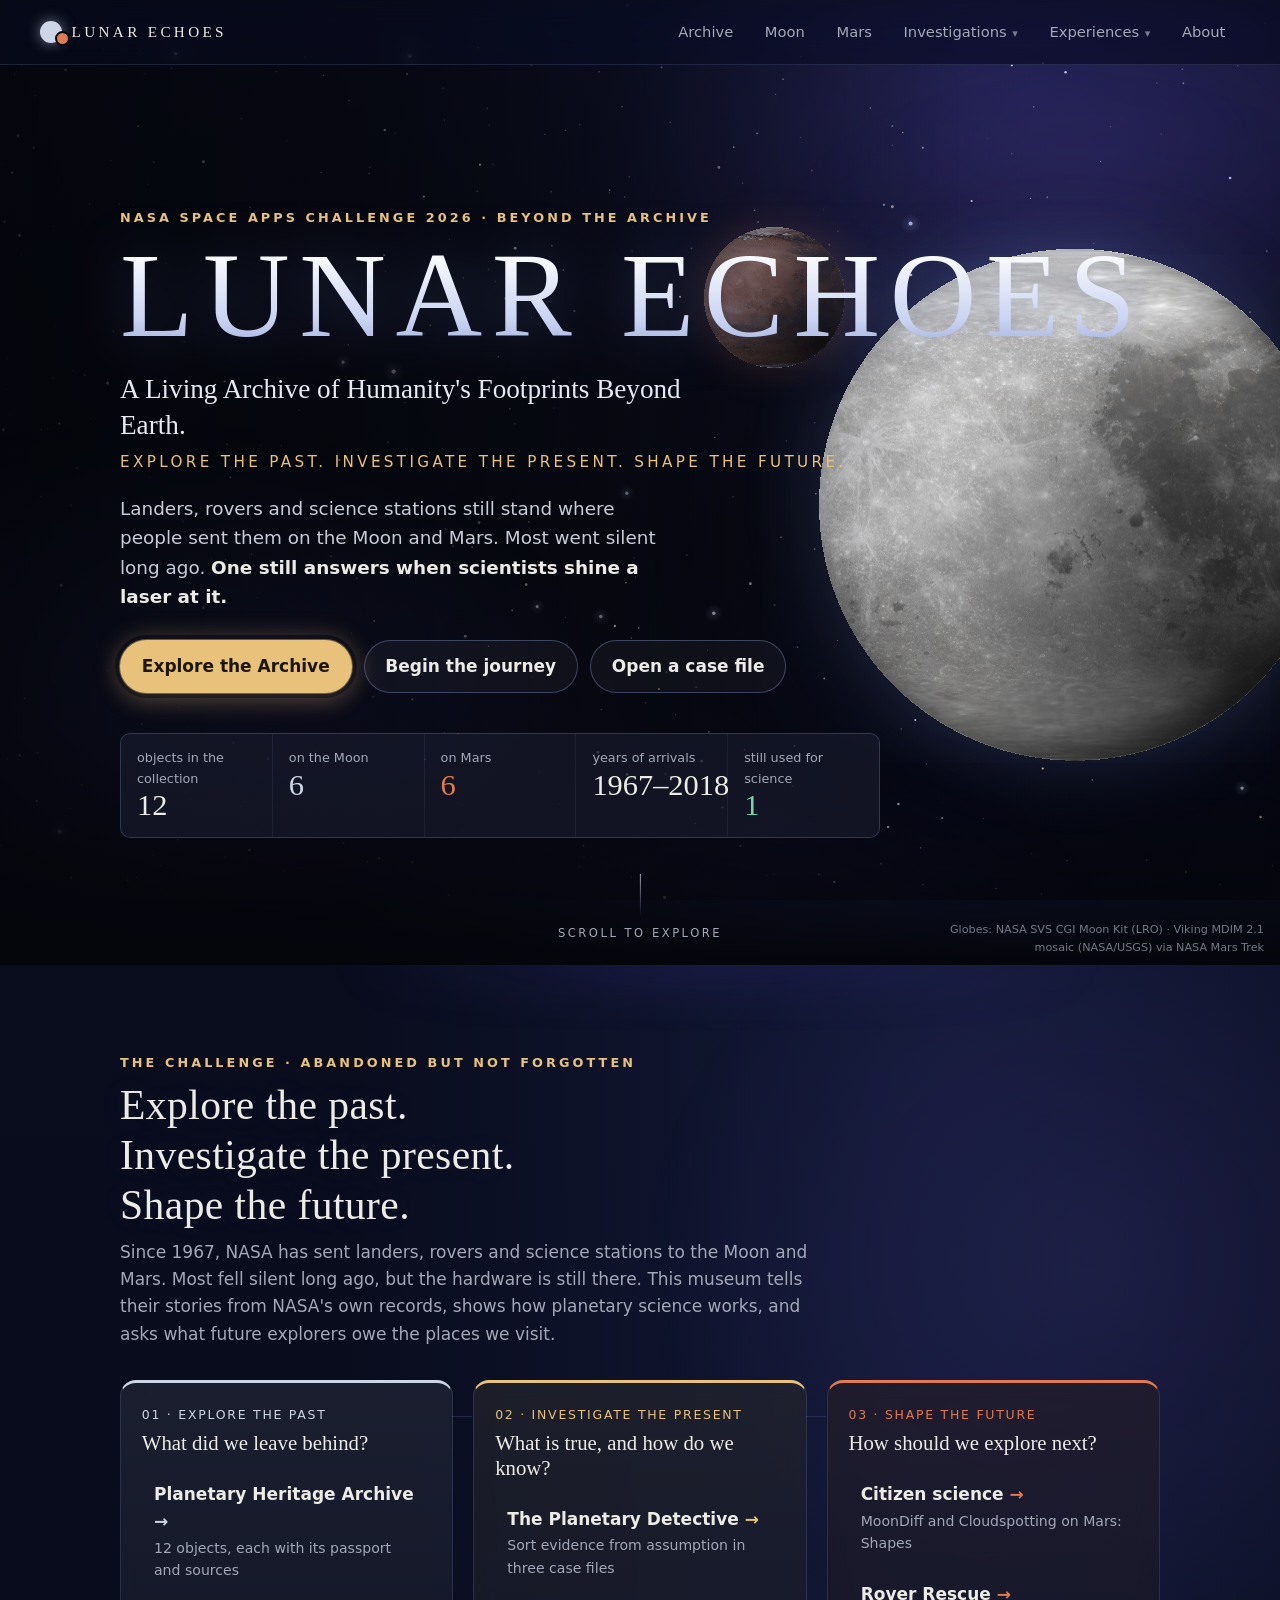
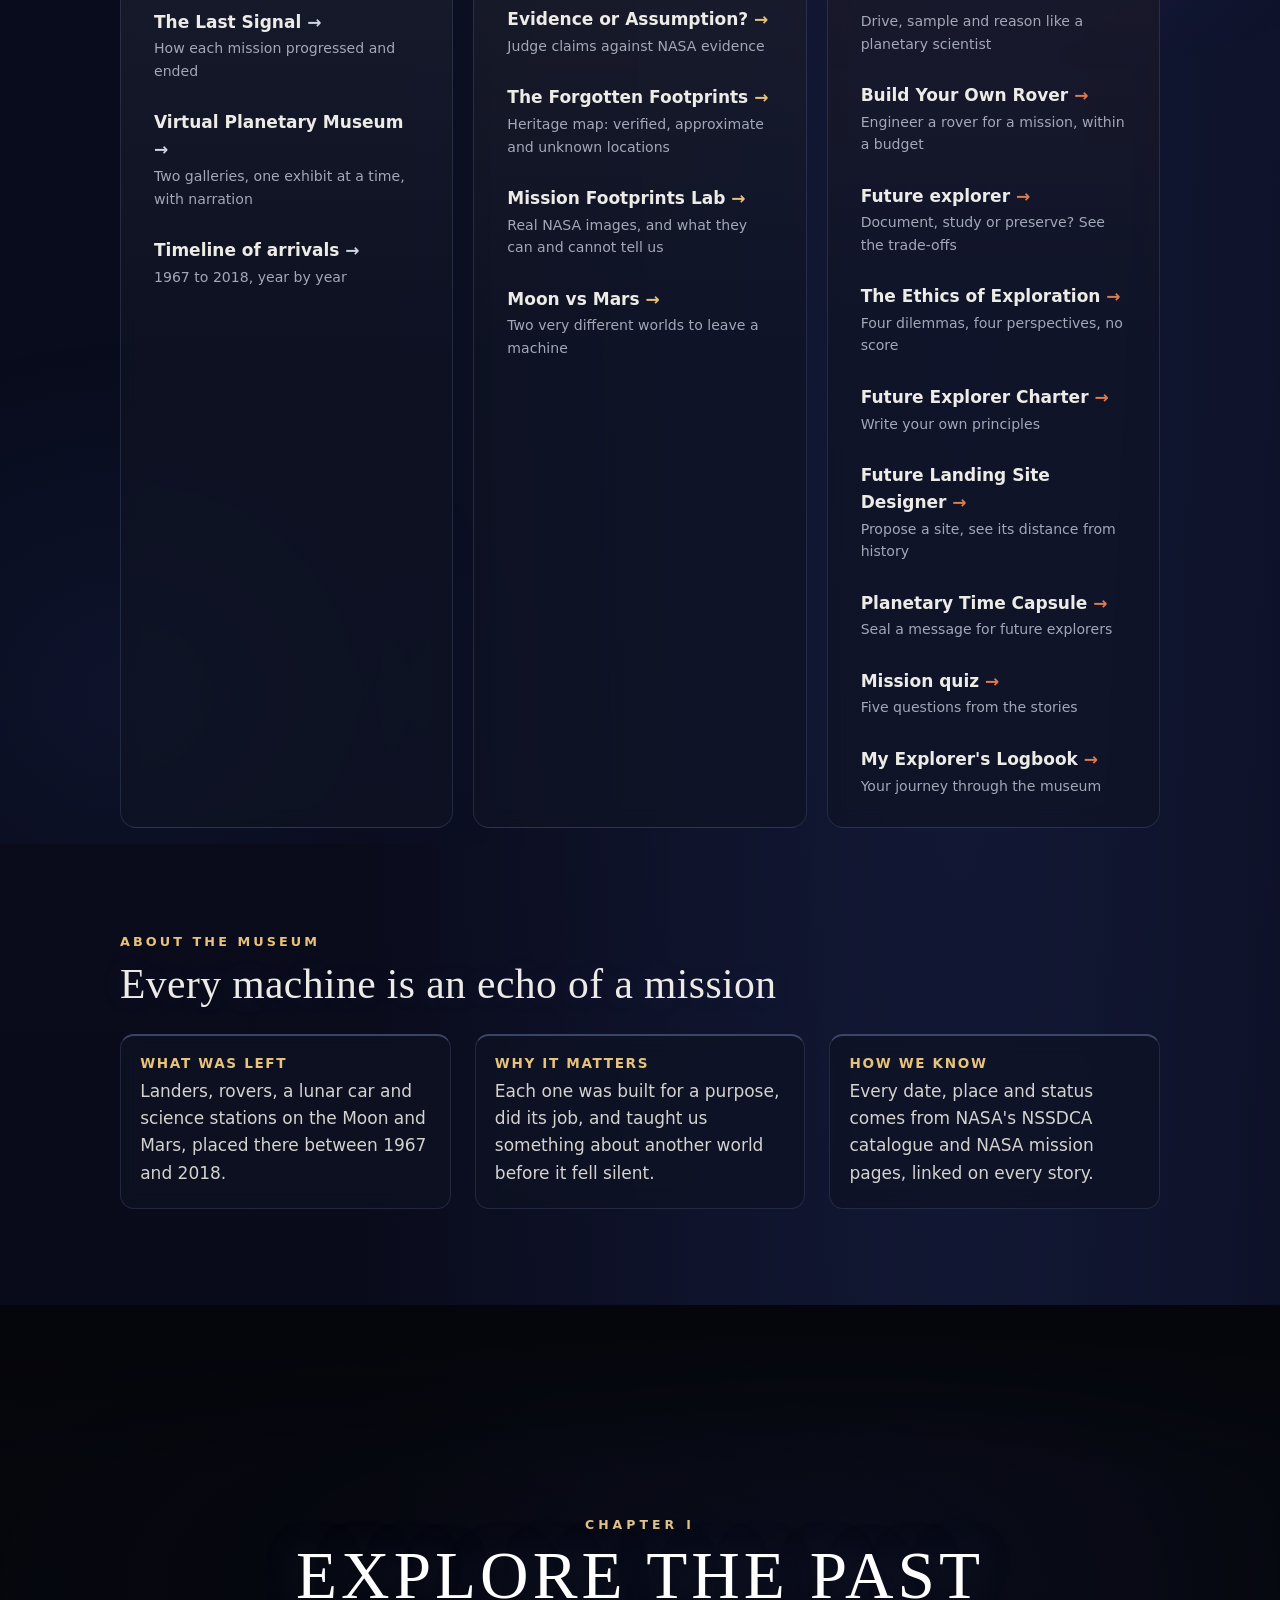
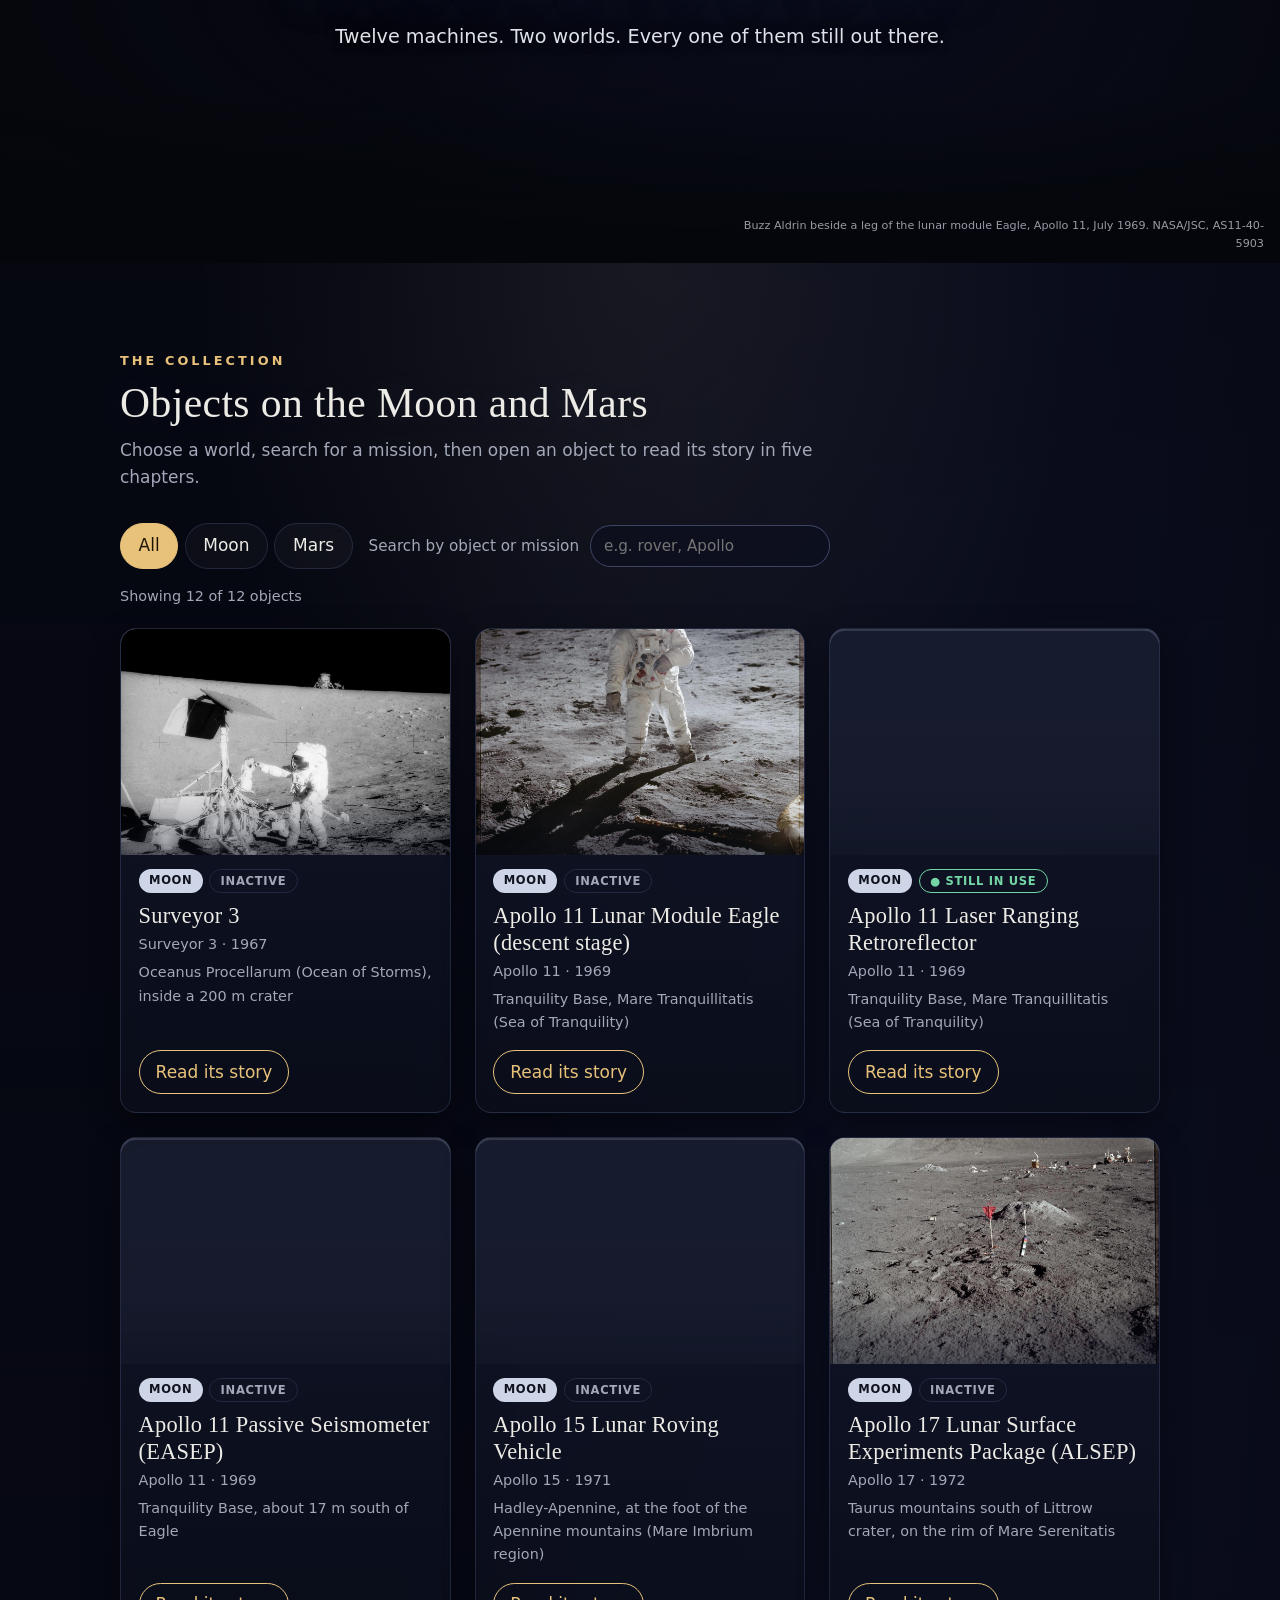
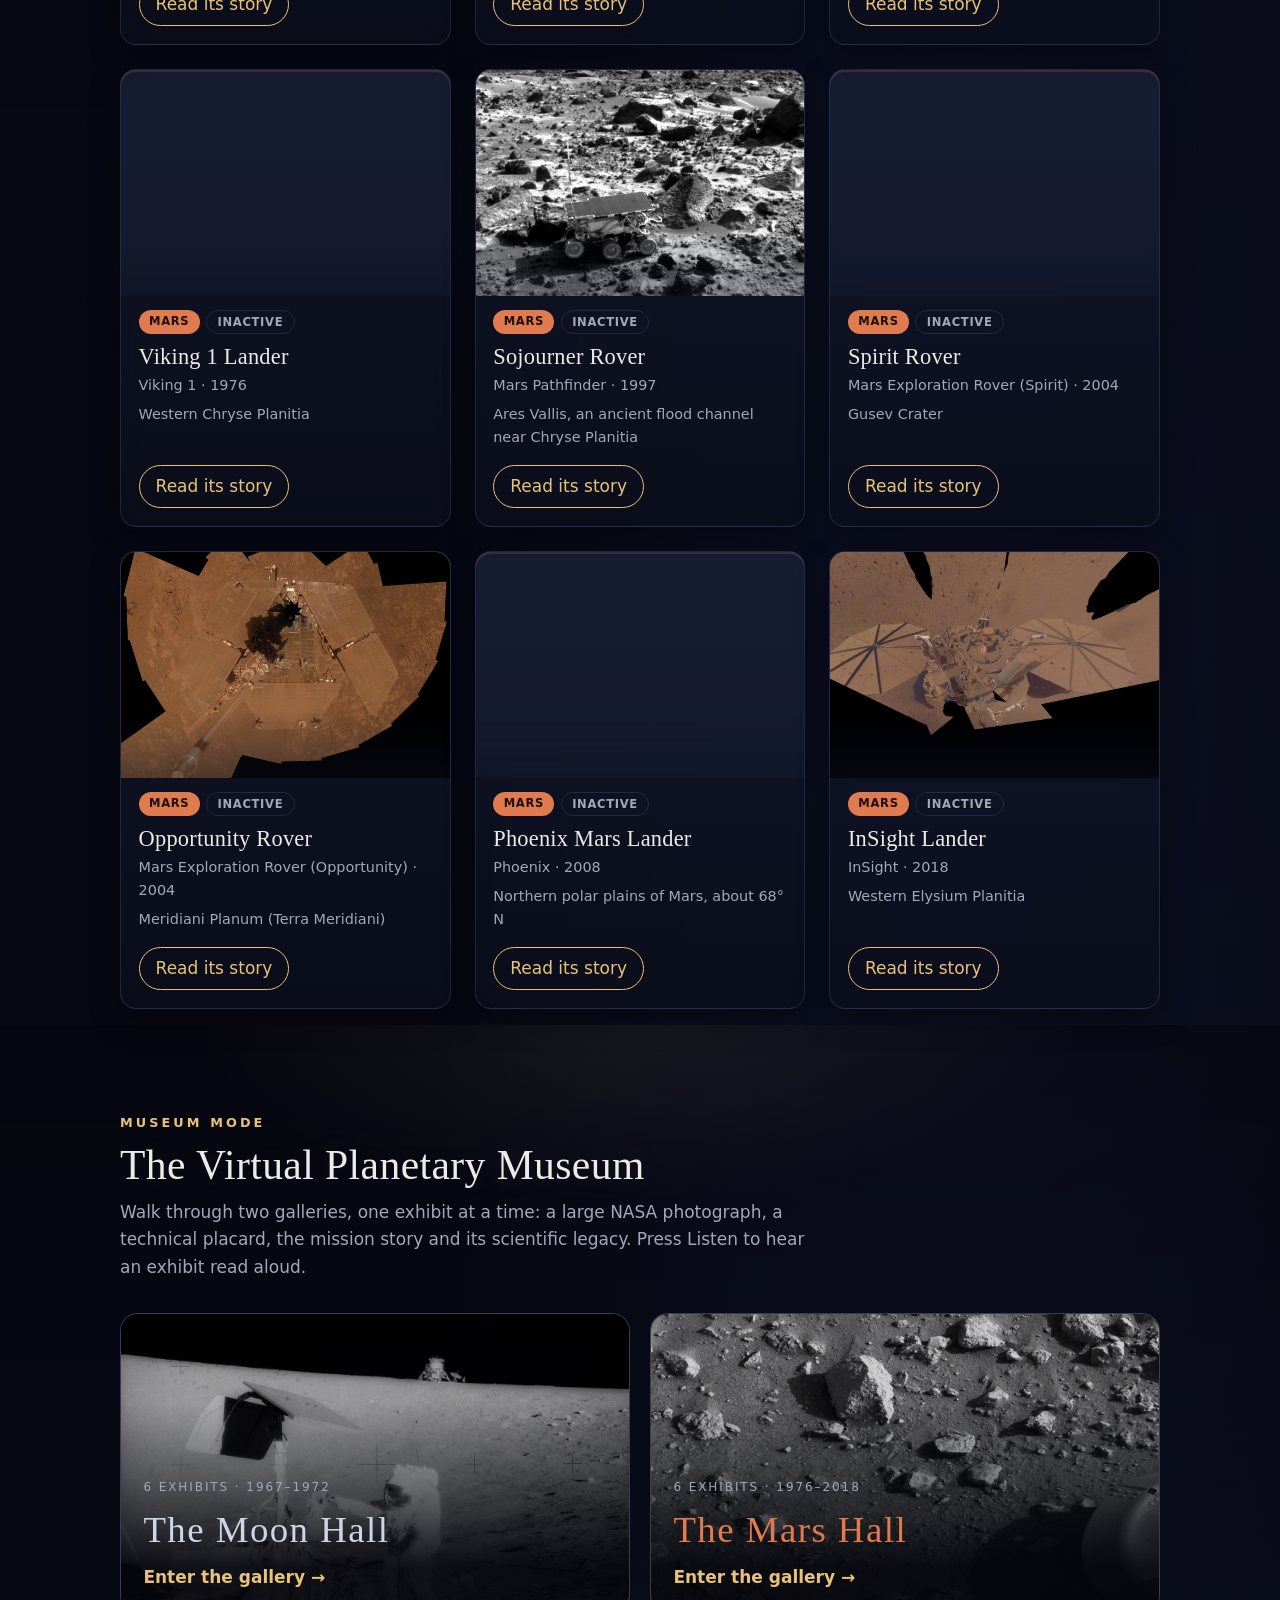
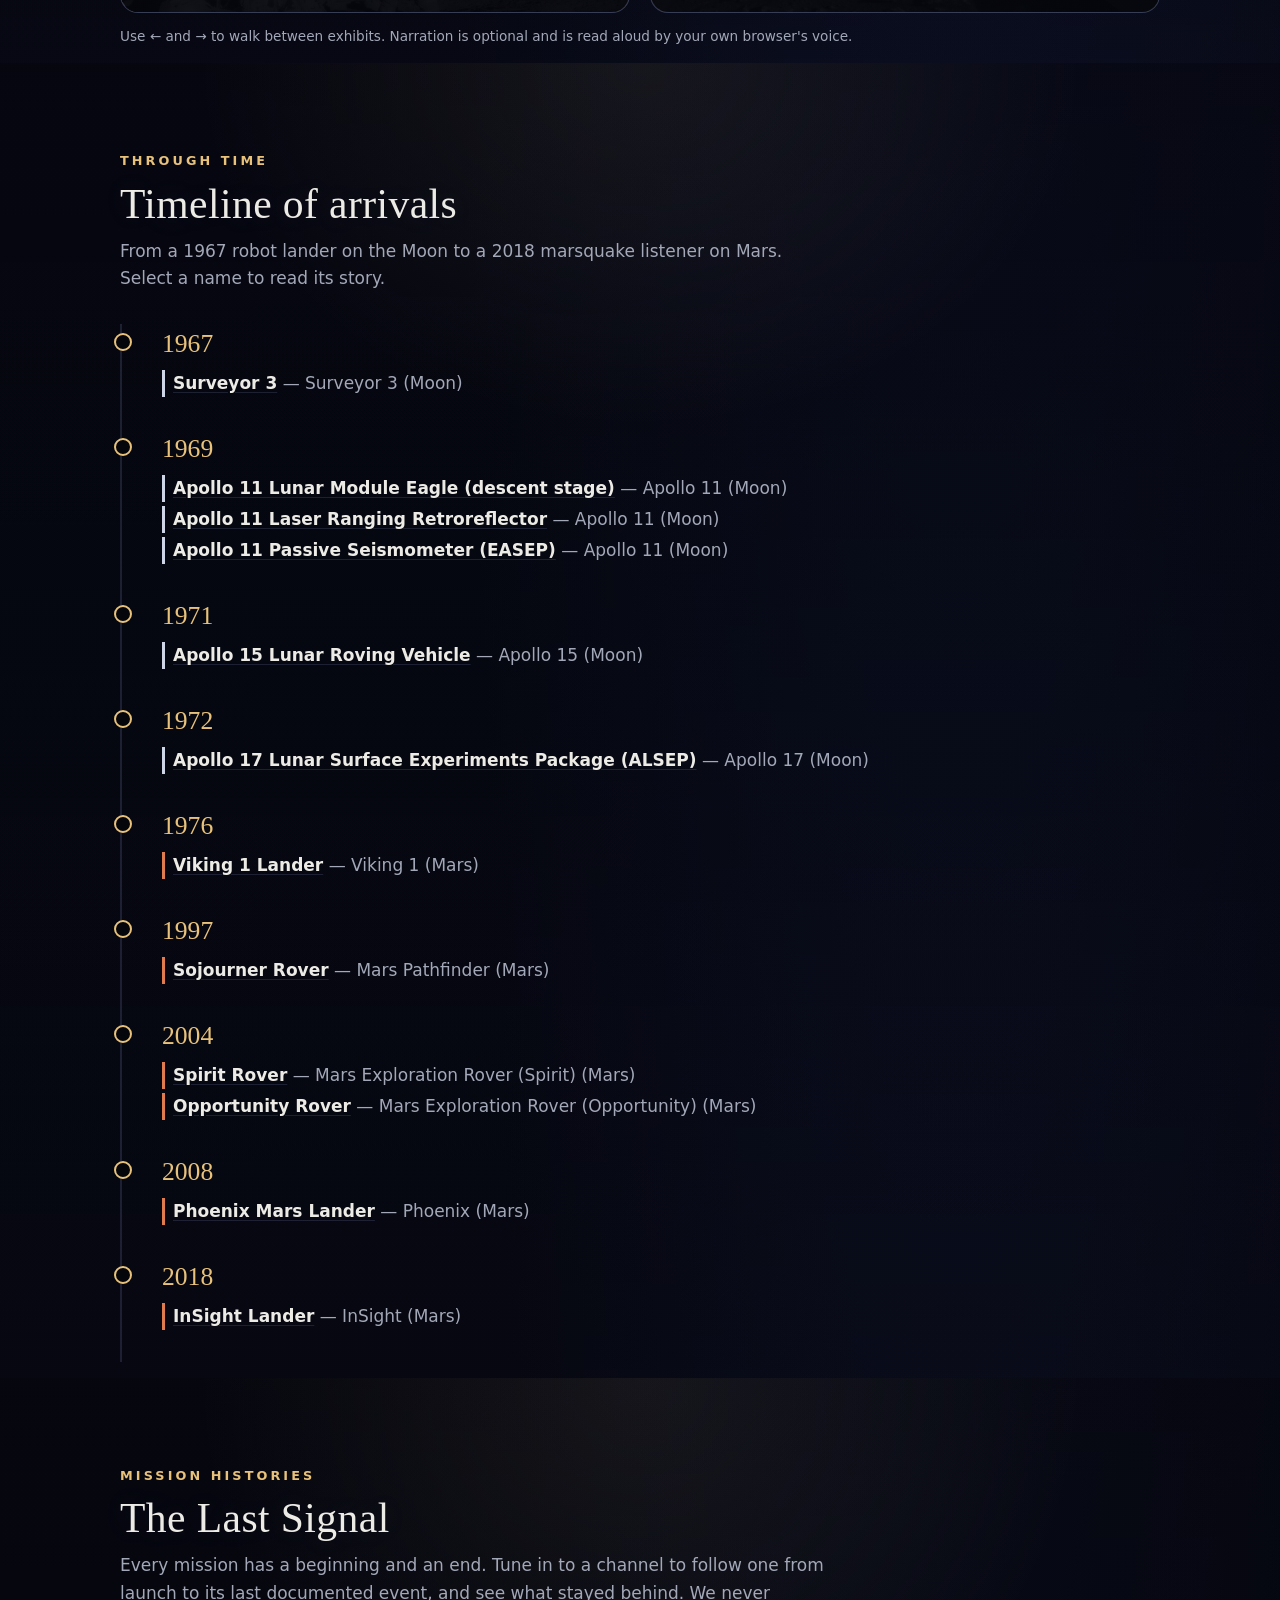
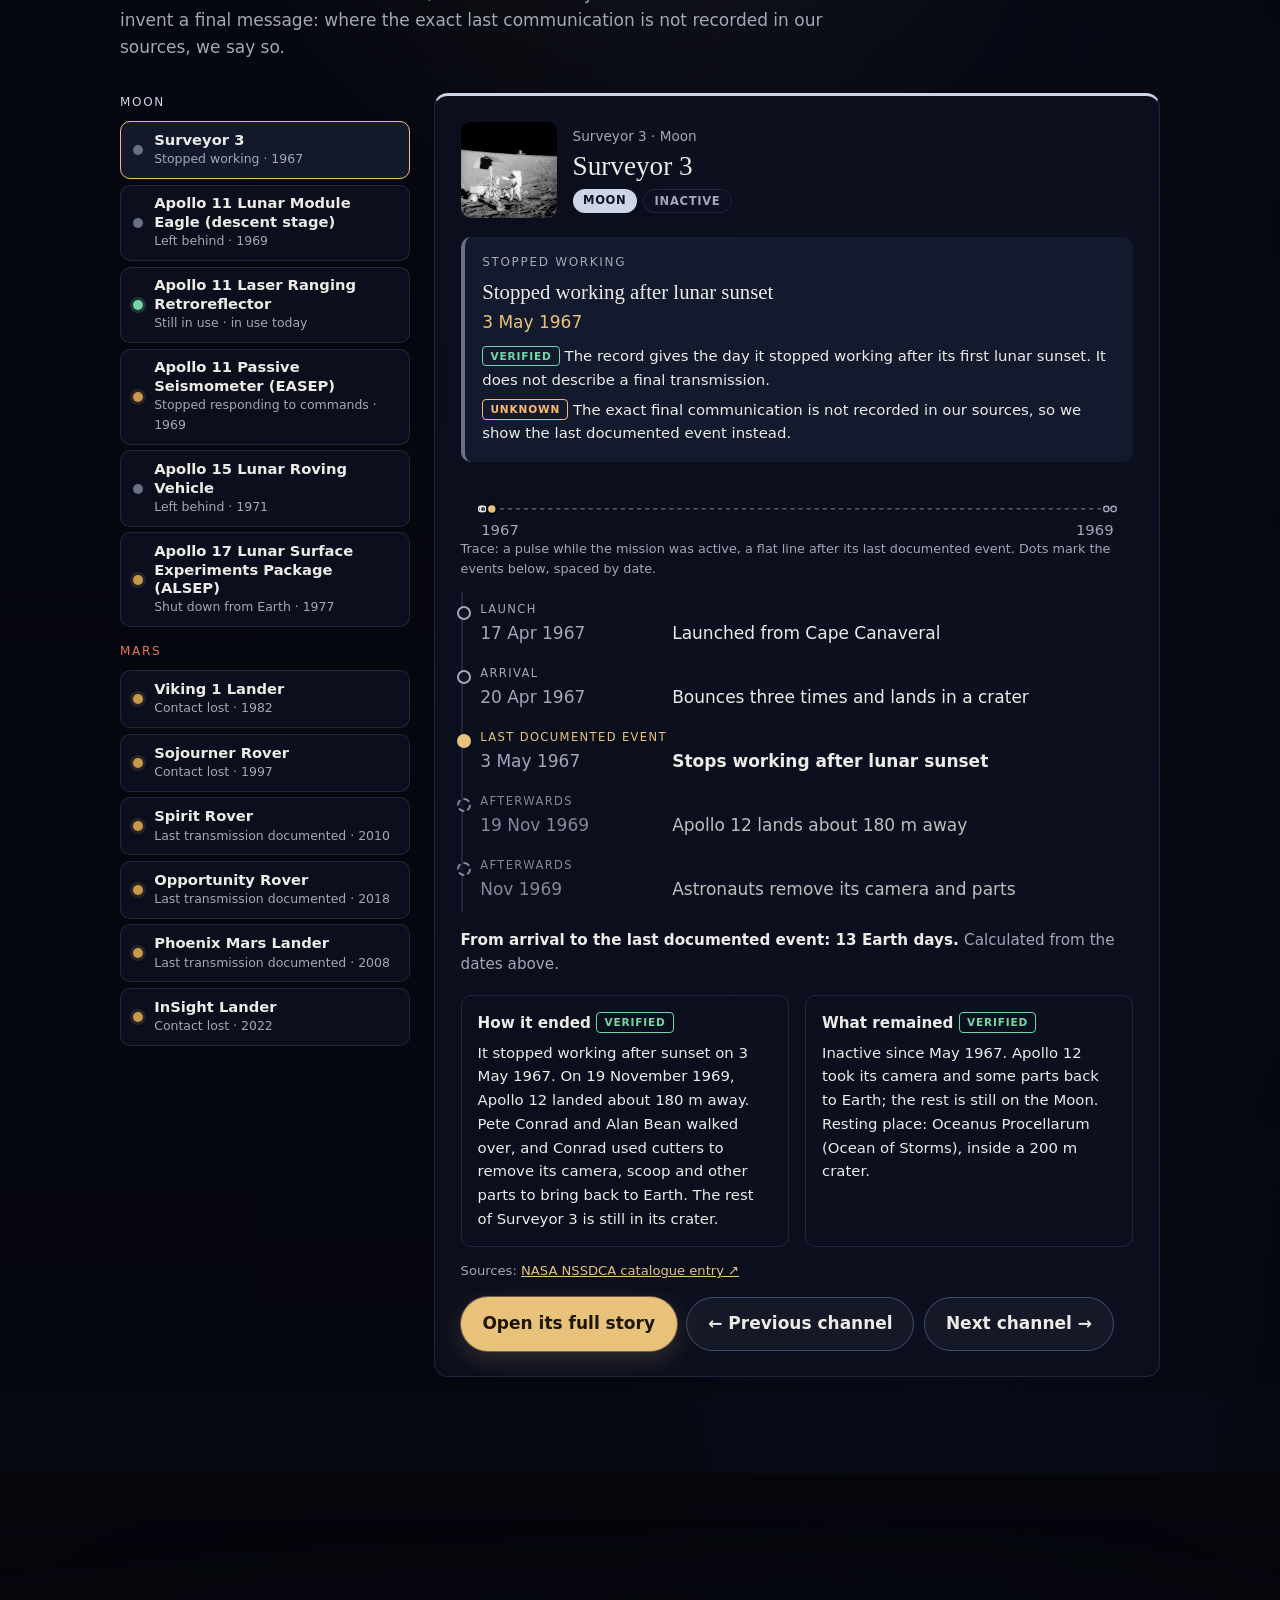
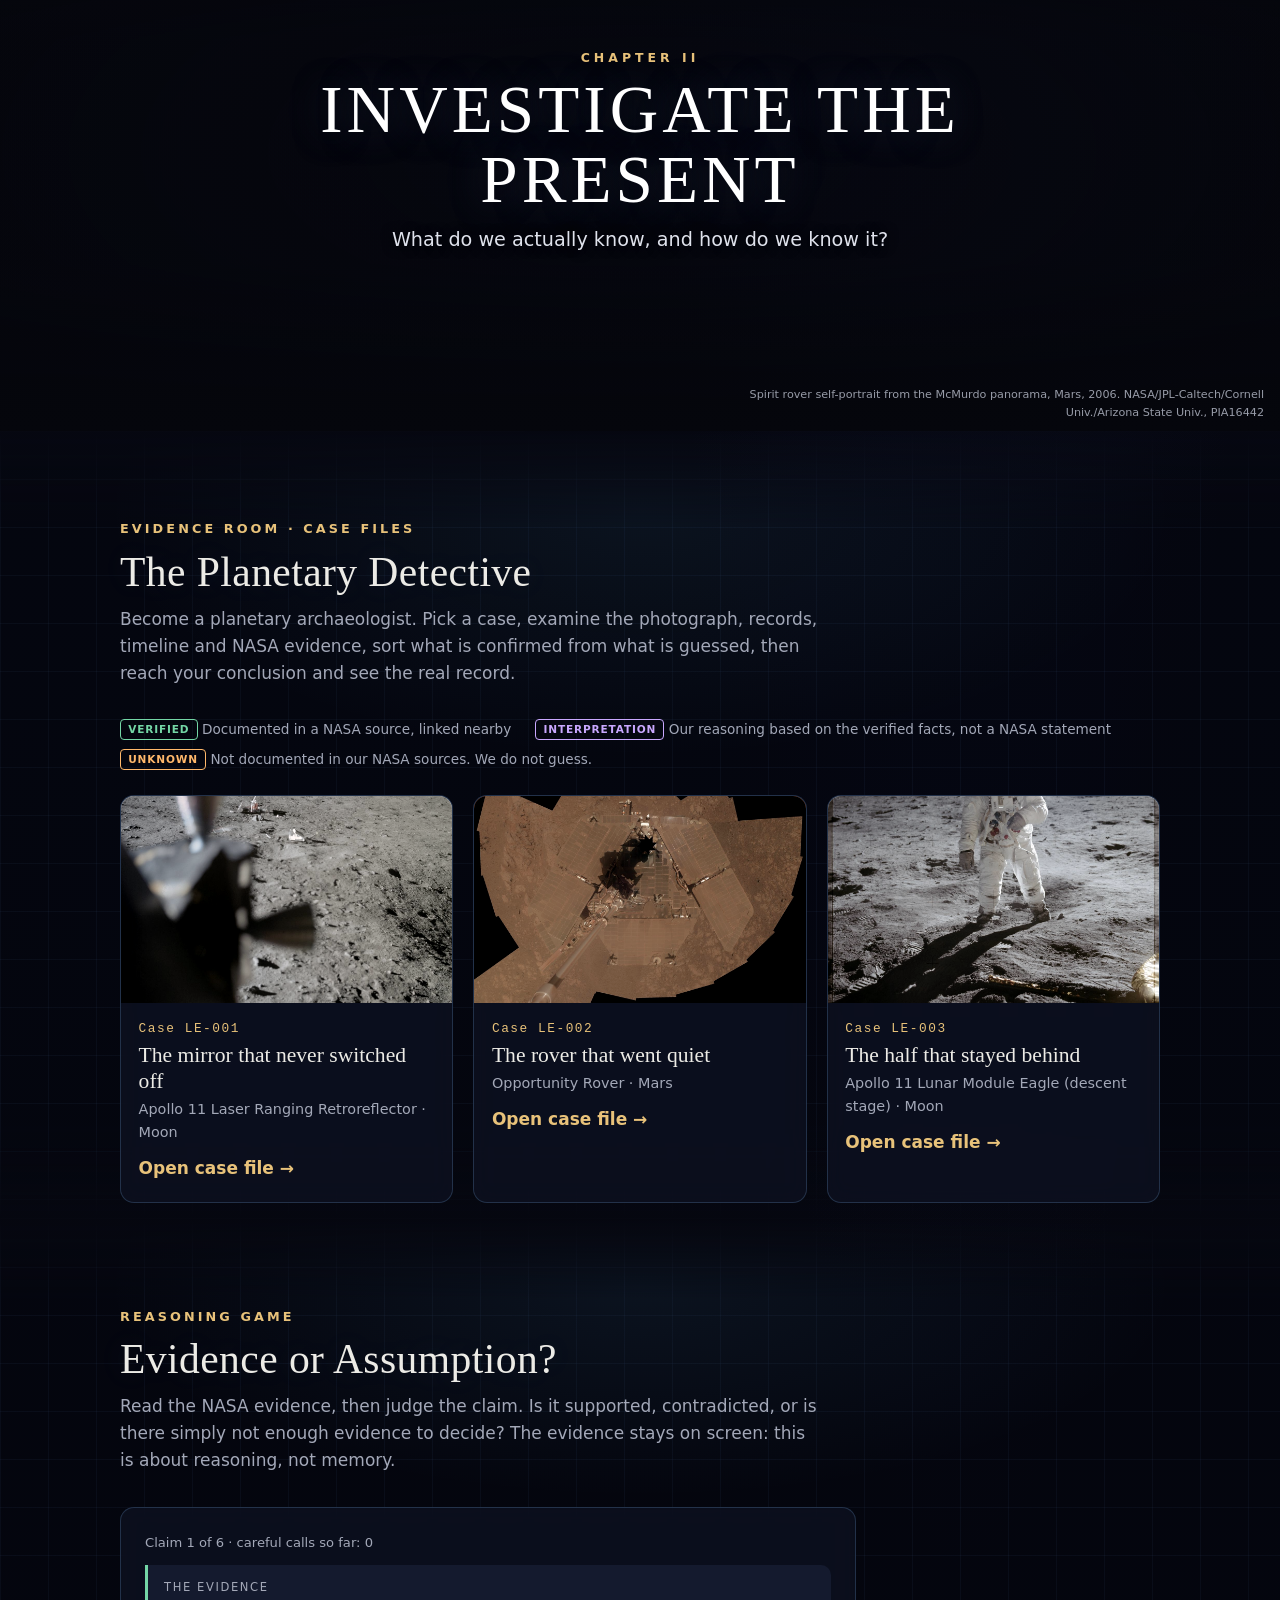
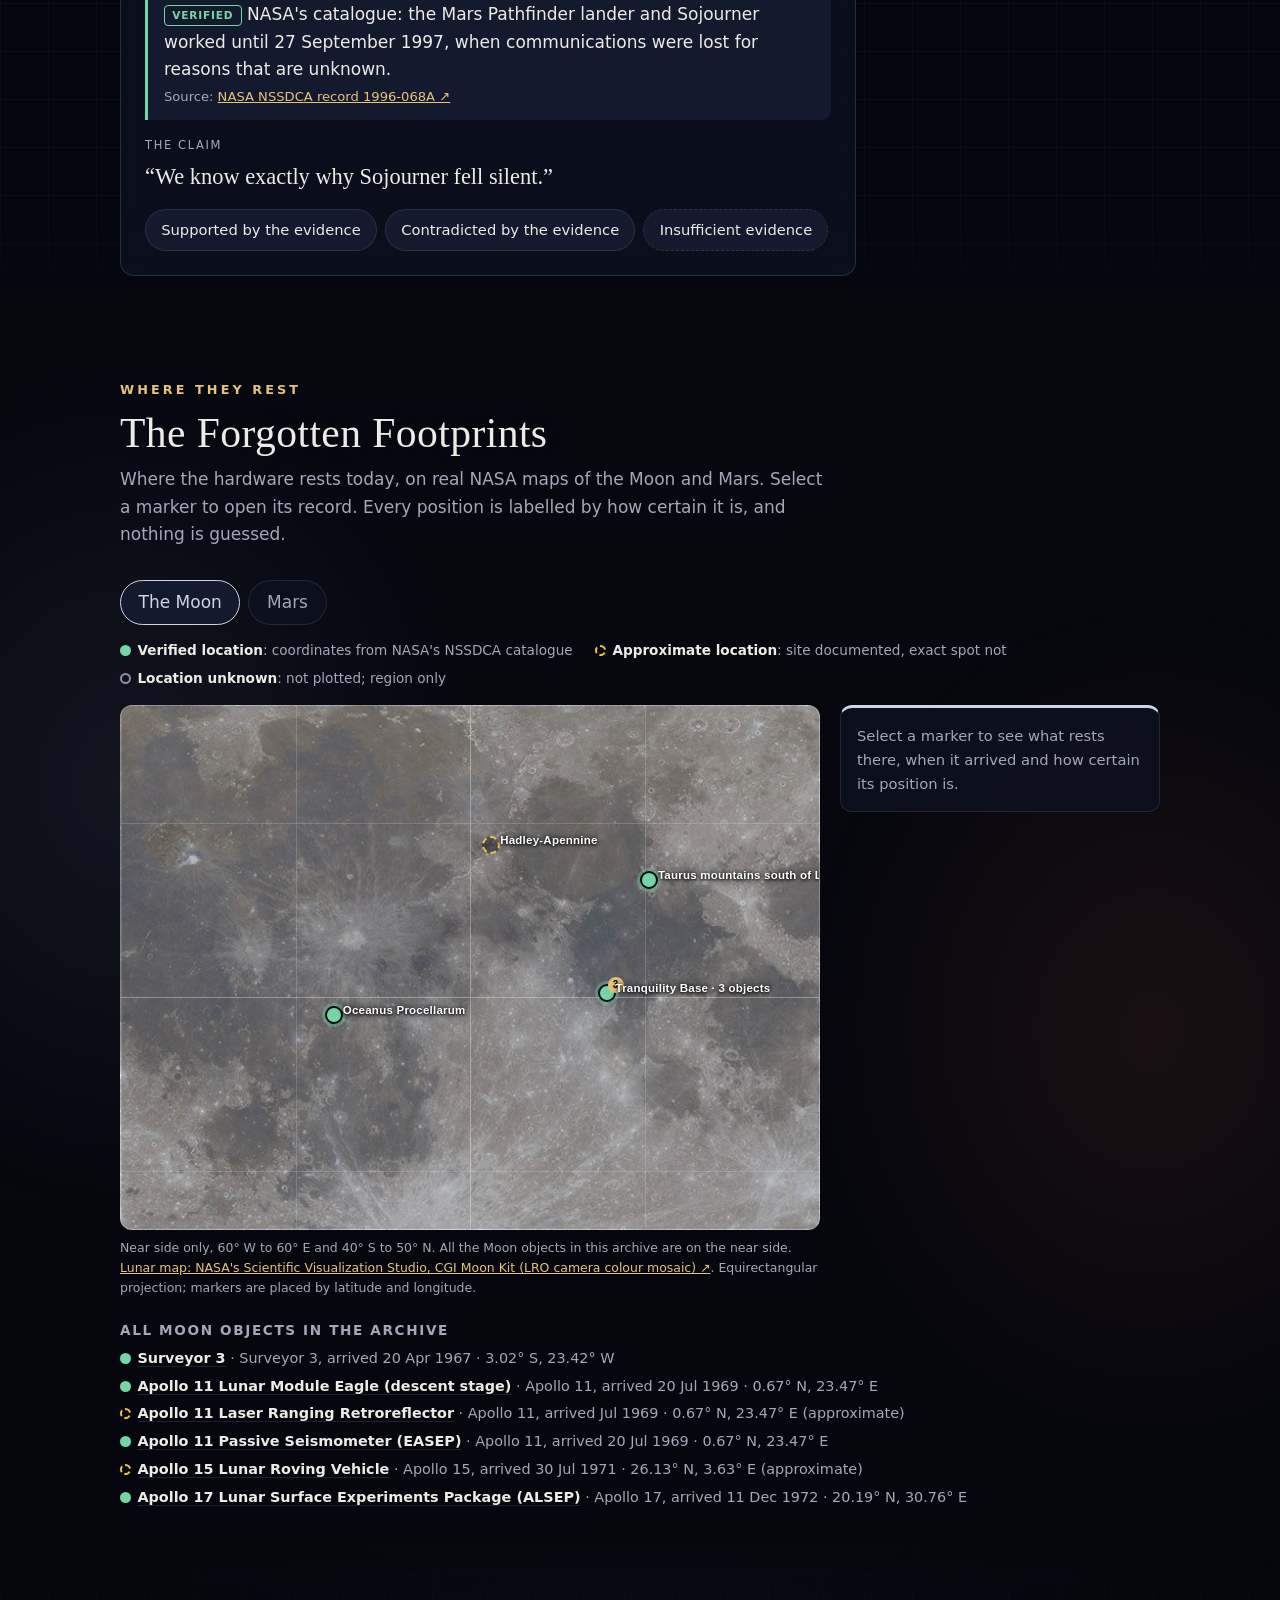
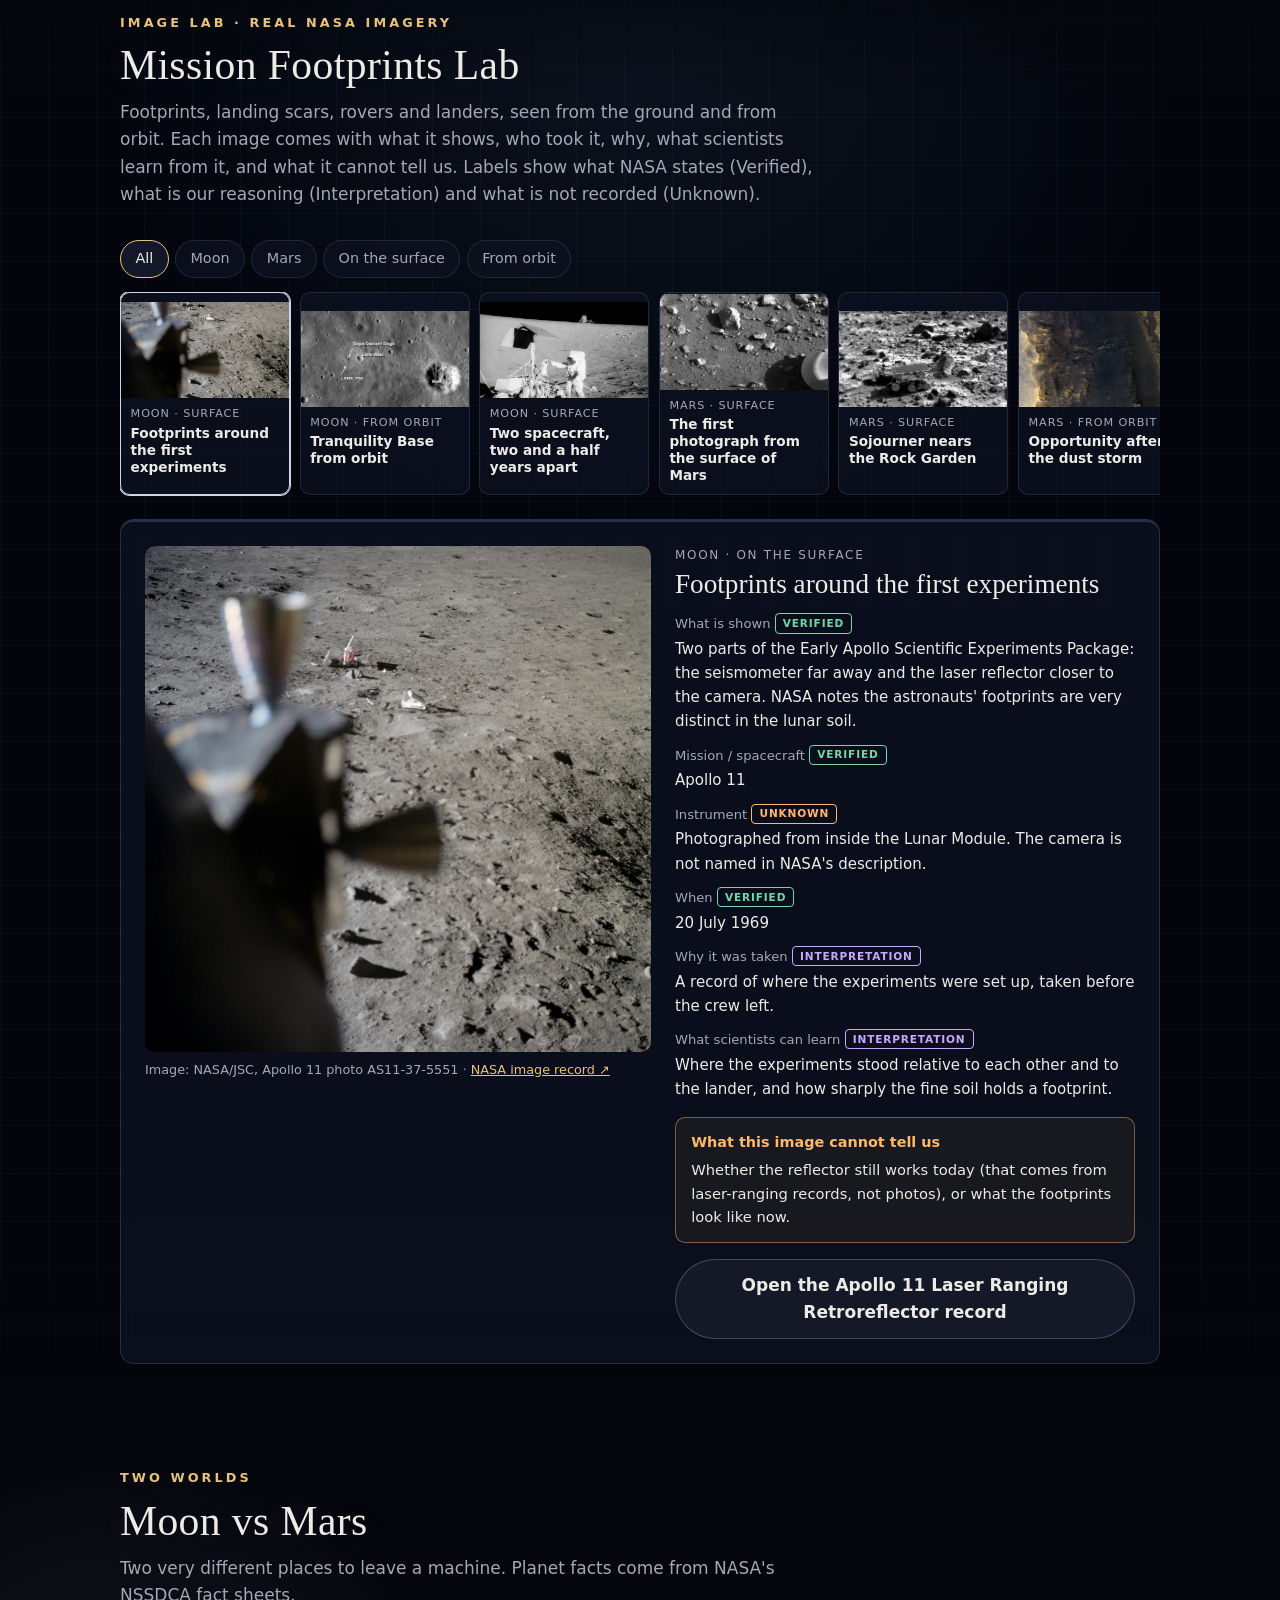
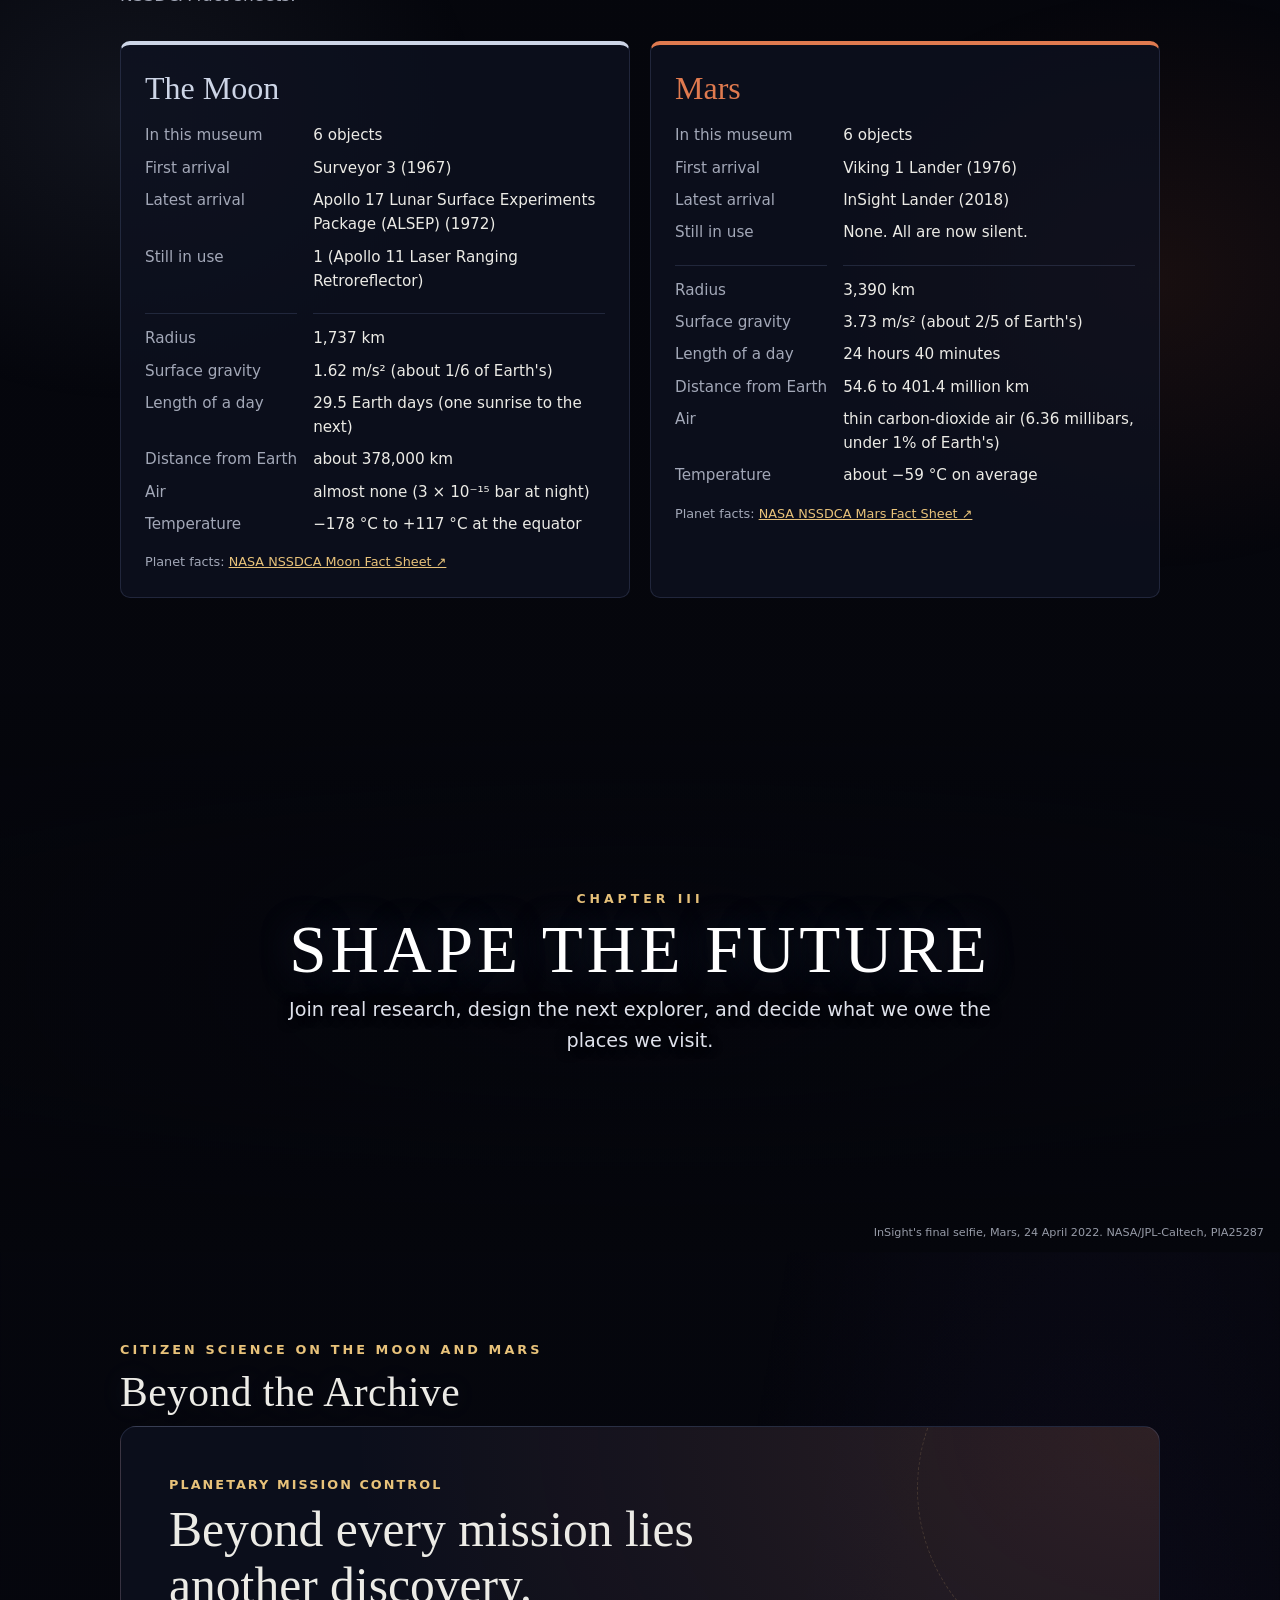
==== commit b6f0d126: "Beyond the Archive round 3 (Priority 2): perspectives, museum, capsule, landing designer, logbook - " ====
--- a/index.html
+++ b/index.html
@@ -13,6 +13,7 @@
   <link rel="stylesheet" href="css/detective.css?v=20261115d">
   <link rel="stylesheet" href="css/heritage-map.css?v=20261115d">
   <link rel="stylesheet" href="css/footprints.css?v=20261115d">
+  <link rel="stylesheet" href="css/experiences.css?v=20261115g">
   <link rel="stylesheet" href="css/responsive.css?v=20261115">
   <!-- Cinematic visual layer: loaded last so it restyles without changing component code -->
   <link rel="stylesheet" href="css/cinematic.css?v=20261115f">
@@ -59,7 +60,11 @@
           <li><a href="#beyond">Citizen science</a></li>
           <li><a href="#decision">Future explorer</a></li>
           <li><a href="#ethics">The Ethics of Exploration</a></li>
+          <li><a href="#museum">Virtual Planetary Museum</a></li>
+          <li><a href="#landing">Landing Site Designer</a></li>
+          <li><a href="#capsule">Planetary Time Capsule</a></li>
           <li><a href="#quiz">Mission quiz</a></li>
+          <li><a href="#logbook">My Explorer's Logbook</a></li>
         </ul>
       </div>
       <a href="#about">About</a>
@@ -108,6 +113,7 @@
           <ul class="hj-links">
             <li><a href="#objects"><strong>Planetary Heritage Archive</strong><span>12 objects, each with its passport and sources</span></a></li>
             <li><a href="#last-signal"><strong>The Last Signal</strong><span>How each mission progressed and ended</span></a></li>
+            <li><a href="#museum"><strong>Virtual Planetary Museum</strong><span>Two galleries, one exhibit at a time, with narration</span></a></li>
             <li><a href="#timeline"><strong>Timeline of arrivals</strong><span>1967 to 2018, year by year</span></a></li>
           </ul>
         </li>
@@ -132,7 +138,10 @@
             <li><a href="#decision"><strong>Future explorer</strong><span>Document, study or preserve? See the trade-offs</span></a></li>
             <li><a href="#ethics"><strong>The Ethics of Exploration</strong><span>Four dilemmas, four perspectives, no score</span></a></li>
             <li><a href="#beyond-charter"><strong>Future Explorer Charter</strong><span>Write your own principles</span></a></li>
+            <li><a href="#landing"><strong>Future Landing Site Designer</strong><span>Propose a site, see its distance from history</span></a></li>
+            <li><a href="#capsule"><strong>Planetary Time Capsule</strong><span>Seal a message for future explorers</span></a></li>
             <li><a href="#quiz"><strong>Mission quiz</strong><span>Five questions from the stories</span></a></li>
+            <li><a href="#logbook"><strong>My Explorer's Logbook</strong><span>Your journey through the museum</span></a></li>
           </ul>
         </li>
       </ol>
@@ -180,6 +189,14 @@
       </div>
     </section>
 
+    <!-- ===== Virtual Planetary Museum (js/museum.js) ===== -->
+    <section id="museum" class="env-archive" aria-labelledby="museum-title">
+      <p class="eyebrow">Museum mode</p>
+      <h2 id="museum-title" class="section-title">The Virtual Planetary Museum</h2>
+      <p class="section-intro">Walk through two galleries, one exhibit at a time: a large NASA photograph, a technical placard, the mission story and its scientific legacy. Press Listen to hear an exhibit read aloud.</p>
+      <div id="museum-box" class="mu" aria-busy="true"><p class="loading">Unlocking the galleries…</p></div>
+    </section>
+
     <!-- ===== Timeline ===== -->
     <section id="timeline" class="env-archive" aria-labelledby="timeline-title">
       <p class="eyebrow">Through time</p>
@@ -297,6 +314,22 @@
       <div id="ethics-box" class="eth" aria-busy="true">
         <p class="loading">Convening the committee…</p>
       </div>
+    </section>
+
+    <!-- ===== Future Landing Site Designer (js/landing.js) ===== -->
+    <section id="landing" class="env-worlds" aria-labelledby="landing-title">
+      <p class="eyebrow">The future we leave · Design</p>
+      <h2 id="landing-title" class="section-title">Future Landing Site Designer</h2>
+      <p class="section-intro">Place a fictional landing site on a real NASA map of the Moon or Mars. The page measures how far it is from the heritage objects in this archive; you decide the goals, terrain assumptions and care measures, then read your proposal and its trade-offs.</p>
+      <div id="landing-box" class="ld" aria-busy="true"><p class="loading">Charting the surface…</p></div>
+    </section>
+
+    <!-- ===== Planetary Time Capsule (js/capsule.js) ===== -->
+    <section id="capsule" class="env-experience" aria-labelledby="capsule-title">
+      <p class="eyebrow">The future we leave · Create</p>
+      <h2 id="capsule-title" class="section-title">Planetary Time Capsule</h2>
+      <p class="section-intro">Seal a message for the explorers who come after us. Choose mission records, photographs and discoveries from the archive, write your message, add preservation instructions, then download or print your capsule.</p>
+      <div id="capsule-box" class="cap" aria-busy="true"><p class="loading">Preparing the capsule…</p></div>
     </section>
 
     <!-- ===== Rover experiences (separate pages) ===== -->
@@ -327,6 +360,14 @@
       <!-- js/quiz.js fills this box -->
       <div id="quiz-box"></div>
     </section>
+
+    <!-- ===== Explorer's Logbook: shared discovery journal (js/logbook.js) ===== -->
+    <section id="logbook" class="env-experience" aria-labelledby="logbook-title">
+      <p class="eyebrow">Your journey</p>
+      <h2 id="logbook-title" class="section-title">My Explorer's Logbook</h2>
+      <p class="section-intro">A summary of everything you have explored across Lunar Echoes: objects, cases, samples, instruments, questions, citizen-science visits and preservation decisions. It stays in this browser.</p>
+      <div id="logbook-box" class="lb" aria-busy="true"><p class="loading">Opening your logbook…</p></div>
+    </section>
   </main>
 
   <footer class="site-footer">
@@ -338,7 +379,8 @@
   </footer>
 
   <!-- Order matters: helpers first, main.js last -->
-  <script src="js/objects.js?v=20261115"></script>
+  <script src="js/objects.js?v=20261115g"></script>
+  <script src="js/perspectives.js?v=20261115g"></script>
   <script src="js/timeline.js?v=20261115"></script>
   <script src="js/quiz.js?v=20261115"></script>
   <script src="js/explore.js?v=20261115"></script>
@@ -350,7 +392,11 @@
   <script src="js/ethics.js?v=20261115d"></script>
   <script src="js/citizen.js?v=20261115"></script>
   <script src="js/beyond-extras.js?v=20261115"></script>
-  <script src="js/main.js?v=20261115d"></script>
+  <script src="js/museum.js?v=20261115g"></script>
+  <script src="js/capsule.js?v=20261115g"></script>
+  <script src="js/landing.js?v=20261115g"></script>
+  <script src="js/logbook.js?v=20261115g"></script>
+  <script src="js/main.js?v=20261115g"></script>
   <script src="js/cinematic.js?v=20261115e"></script>
 </body>
 </html>
--- a/css/experiences.css
+++ b/css/experiences.css
@@ -0,0 +1,160 @@
+/* Lunar Echoes - Priority 2 experiences: Four Perspectives, Virtual Museum, Time Capsule,
+   Landing Site Designer, Explorer's Logbook. Uses tokens from css/style.css and css/cinematic.css. */
+
+/* ---------- One mission, four perspectives (inside the story) ---------- */
+.persp { margin: 1.5rem 0; padding: 1.1rem 1.2rem 1.2rem; border: 1px solid var(--line-strong, var(--line)); border-radius: 14px; background: var(--panel-2); }
+.persp-title { margin: 0; font-family: var(--serif); font-weight: 400; font-size: 1.3rem; }
+.persp-intro { margin: 0.2rem 0 0.8rem; color: var(--muted); font-size: 0.9rem; }
+.persp-tabs { display: flex; flex-wrap: wrap; gap: 0.4rem; margin-bottom: 0.9rem; }
+.persp-tab {
+  font: inherit; font-size: 0.9rem; cursor: pointer;
+  padding: 0.45rem 0.95rem; border-radius: 999px;
+  border: 1px solid var(--line); background: transparent; color: var(--muted);
+}
+.persp-tab:hover { color: var(--text); border-color: var(--muted); }
+.persp-tab[aria-selected="true"] { color: var(--text); border-color: var(--accent); background: rgba(232, 194, 122, 0.12); }
+.persp-panel:focus-visible { outline: 3px solid var(--focus); outline-offset: 4px; border-radius: 8px; }
+.persp-question { margin: 0 0 0.6rem; font-family: var(--serif); font-style: italic; font-size: 1.15rem; color: var(--accent); }
+.persp-facts { margin: 0; }
+.persp-facts dt { margin-top: 0.6rem; font-size: 0.82rem; color: var(--muted); }
+.persp-facts dd { margin: 0.15rem 0 0; }
+.persp-facts ul { margin: 0; padding-left: 1.1rem; }
+.persp-prompt { margin: 0.9rem 0 0; padding: 0.6rem 0.8rem; border-left: 3px solid var(--accent); border-radius: 4px; background: rgba(255, 255, 255, 0.03); font-size: 0.93rem; }
+
+/* ---------- Virtual Planetary Museum ---------- */
+.mu-doors { display: grid; grid-template-columns: repeat(2, minmax(0, 1fr)); gap: 1.25rem; }
+.mu-door {
+  position: relative; isolation: isolate; overflow: hidden;
+  min-height: 300px; padding: 0; text-align: left; cursor: pointer; font: inherit; color: var(--text);
+  border-radius: 18px; border: 1px solid var(--line-strong, var(--line)); background: #05060c;
+  transition: transform 0.35s, box-shadow 0.35s, border-color 0.35s;
+}
+.mu-door-img { position: absolute; inset: 0; z-index: -2; background-size: cover; background-position: center; transition: transform 0.8s; }
+.mu-door.is-moon .mu-door-img { filter: grayscale(0.5); }
+.mu-door::after { content: ""; position: absolute; inset: 0; z-index: -1; background: linear-gradient(0deg, rgba(5, 6, 12, 0.95) 15%, rgba(5, 6, 12, 0.2) 70%); }
+.mu-door-text { position: absolute; left: 1.4rem; right: 1.4rem; bottom: 1.3rem; display: flex; flex-direction: column; gap: 0.25rem; }
+.mu-door-kicker { font-size: 0.75rem; letter-spacing: 0.16em; text-transform: uppercase; color: var(--muted); }
+.mu-door-title { font-family: var(--serif); font-size: clamp(1.6rem, 3.5vw, 2.3rem); letter-spacing: 0.04em; }
+.mu-door.is-moon .mu-door-title { color: var(--moon); }
+.mu-door.is-mars .mu-door-title { color: var(--mars); }
+.mu-door-go { font-weight: 600; color: var(--accent); }
+.mu-door:hover { transform: translateY(-5px); border-color: var(--accent); box-shadow: 0 22px 50px rgba(0, 0, 0, 0.5); }
+.mu-door:hover .mu-door-img { transform: scale(1.05); }
+.mu-note { margin: 0.8rem 0 0; font-size: 0.85rem; color: var(--muted); }
+
+.mu-dialog {
+  width: 100vw; max-width: 100vw; height: 100vh; max-height: 100vh; margin: 0; padding: 0; border: 0;
+  color: var(--text); background: radial-gradient(ellipse 70% 60% at 30% 20%, #151a35, #05060c 70%);
+  display: none; flex-direction: column;
+}
+.mu-dialog[open] { display: flex; }
+.mu-dialog::backdrop { background: #05060c; }
+.mu-dialog.is-mars { background: radial-gradient(ellipse 70% 60% at 30% 20%, #2a1410, #05060c 70%); }
+.mu-bar { display: flex; align-items: center; gap: 1rem; flex-wrap: wrap; padding: 0.8rem clamp(1rem, 3vw, 2rem); border-bottom: 1px solid var(--line); }
+.mu-halls { display: flex; gap: 0.4rem; }
+.mu-hall-btn, .mu-close, .mu-arrow {
+  font: inherit; font-size: 0.9rem; cursor: pointer; color: var(--text);
+  padding: 0.45rem 0.95rem; border-radius: 999px; border: 1px solid var(--line); background: rgba(255, 255, 255, 0.04);
+}
+.mu-hall-btn[aria-pressed="true"] { border-color: var(--accent); background: rgba(232, 194, 122, 0.14); }
+.mu-close { margin-left: auto; }
+.mu-count { margin: 0; color: var(--muted); font-size: 0.85rem; }
+.mu-stage { flex: 1; min-height: 0; display: grid; grid-template-columns: minmax(0, 1.25fr) minmax(0, 1fr); gap: clamp(1rem, 3vw, 2.5rem); padding: clamp(1rem, 3vw, 2rem); overflow-y: auto; }
+.mu-figure { margin: 0; display: flex; flex-direction: column; justify-content: center; }
+.mu-image { width: 100%; max-height: 66vh; object-fit: contain; border-radius: 12px; box-shadow: 0 30px 80px rgba(0, 0, 0, 0.6); background: #000; }
+.mu-figure figcaption { margin-top: 0.6rem; font-size: 0.8rem; color: var(--muted); }
+.mu-placard { padding: clamp(1rem, 2.5vw, 1.6rem); border: 1px solid var(--line-strong, var(--line)); border-radius: 16px; background: rgba(12, 15, 30, 0.78); align-self: start; }
+.mu-kicker { margin: 0; font-size: 0.75rem; letter-spacing: 0.18em; text-transform: uppercase; color: var(--accent); }
+.mu-title { margin: 0.3rem 0 0.5rem; font-family: var(--serif); font-weight: 400; font-size: clamp(1.6rem, 3vw, 2.2rem); line-height: 1.15; }
+.mu-title:focus { outline: none; }
+.mu-listen { margin: 0.9rem 0 0.4rem; font: inherit; cursor: pointer; padding: 0.5rem 1rem; border-radius: 999px; }
+.mu-section { margin-top: 1rem; }
+.mu-section h3 { margin: 0 0 0.35rem; font-size: 0.8rem; letter-spacing: 0.12em; text-transform: uppercase; color: var(--muted); }
+.mu-section p { margin: 0; font-size: 0.95rem; }
+.mu-tech { display: grid; grid-template-columns: auto 1fr; gap: 0.25rem 0.9rem; margin: 0; font-size: 0.9rem; }
+.mu-tech dt { color: var(--muted); }
+.mu-tech dd { margin: 0; }
+.mu-actions { margin-top: 1.2rem; }
+.mu-nav { display: flex; align-items: center; justify-content: space-between; gap: 1rem; padding: 0.8rem clamp(1rem, 3vw, 2rem); border-top: 1px solid var(--line); }
+.mu-arrow { max-width: 38%; overflow: hidden; text-overflow: ellipsis; white-space: nowrap; }
+.mu-dots { display: flex; gap: 0.4rem; }
+.mu-dots span { width: 7px; height: 7px; border-radius: 50%; background: var(--line-strong, var(--line)); }
+.mu-dots span.is-on { background: var(--accent); }
+
+/* ---------- Time capsule ---------- */
+.cap-form { display: grid; gap: 1rem; }
+.cap-step { margin: 0; padding: 1rem 1.2rem 1.2rem; border: 1px solid var(--line); border-radius: 14px; background: var(--panel); }
+.cap-step legend { padding: 0 0.4rem; font-weight: 700; }
+.cap-quick { display: flex; flex-wrap: wrap; gap: 0.4rem; margin: 0.2rem 0 0.8rem; }
+.cap-chip { font: inherit; font-size: 0.82rem; cursor: pointer; padding: 0.3rem 0.8rem; border-radius: 999px; border: 1px solid var(--line); background: transparent; color: var(--muted); }
+.cap-chip:hover { color: var(--text); border-color: var(--accent); }
+.cap-grid { display: grid; grid-template-columns: repeat(auto-fill, minmax(220px, 1fr)); gap: 0.5rem; }
+.cap-obj { display: flex; gap: 0.6rem; align-items: flex-start; padding: 0.55rem 0.7rem; border: 1px solid var(--line); border-radius: 10px; cursor: pointer; }
+.cap-obj:has(input:checked) { border-color: var(--accent); background: rgba(232, 194, 122, 0.07); }
+.cap-obj input, .cap-check input { accent-color: var(--accent); margin-top: 0.3rem; }
+.cap-obj span { display: flex; flex-direction: column; }
+.cap-obj small { color: var(--muted); }
+.cap-check { display: block; margin: 0.35rem 0; cursor: pointer; }
+.cap-text, .cap-input {
+  font: inherit; color: var(--text); background: rgba(10, 13, 26, 0.7);
+  border: 1px solid var(--line-strong, var(--line)); border-radius: 10px; padding: 0.55rem 0.7rem;
+}
+.cap-text { width: 100%; margin-top: 0.5rem; resize: vertical; }
+.cap-who { display: block; margin-top: 0.6rem; color: var(--muted); font-size: 0.92rem; }
+.cap-bar { display: flex; flex-wrap: wrap; align-items: center; justify-content: space-between; gap: 0.8rem; }
+.cap-status { margin: 0; color: var(--muted); font-size: 0.92rem; }
+.cap-actions { display: flex; flex-wrap: wrap; gap: 0.6rem; margin-top: 0.6rem; }
+.cap-actions .btn { font: inherit; cursor: pointer; }
+.cap-actions .btn:disabled { opacity: 0.5; cursor: not-allowed; }
+.cap-disclaimer { margin: 0.6rem 0 0; font-size: 0.82rem; color: var(--muted); }
+
+/* ---------- Landing site designer ---------- */
+.ld-layout { display: grid; grid-template-columns: minmax(0, 1.5fr) minmax(0, 1fr); gap: 1.25rem; align-items: start; }
+.ld-map { cursor: crosshair; }
+.ld-heritage { position: absolute; z-index: 2; width: 9px; height: 9px; margin: -4.5px 0 0 -4.5px; border-radius: 50%; background: var(--ok); border: 1.5px solid #05060c; }
+.ld-heritage.is-approx { background: transparent; border: 1.5px dashed #f2c14e; }
+.ld-pin { position: absolute; z-index: 3; width: 16px; height: 16px; margin: -8px 0 0 -8px; border-radius: 50%; background: var(--accent); border: 2px solid #fff; box-shadow: 0 0 0 6px rgba(232, 194, 122, 0.35); }
+.ld-legend { margin: 0.4rem 0 0; font-size: 0.8rem; color: var(--muted); }
+.ld-key { display: inline-block; width: 9px; height: 9px; border-radius: 50%; vertical-align: 0; }
+.ld-key-h { background: var(--ok); }
+.ld-key-p { background: var(--accent); }
+.ld-coords { display: flex; flex-wrap: wrap; align-items: flex-end; gap: 0.6rem; margin-top: 0.7rem; font-size: 0.88rem; color: var(--muted); }
+.ld-coords label { display: flex; flex-direction: column; gap: 0.2rem; }
+.ld-coords .cap-input { width: 8.5rem; }
+.ld-form { display: grid; gap: 0.7rem; padding: 1rem 1.1rem; border: 1px solid var(--line); border-radius: 14px; background: var(--panel); }
+.ld-field { display: flex; flex-direction: column; gap: 0.25rem; font-size: 0.88rem; color: var(--muted); }
+.ld-form .btn { font: inherit; cursor: pointer; justify-self: start; }
+.ld-msg { margin: 0.7rem 0 0; font-size: 0.92rem; }
+.ld-proposal { margin-top: 1.25rem; padding: clamp(1rem, 2.5vw, 1.5rem); border: 1px solid var(--line-strong, var(--line)); border-top: 3px solid var(--accent); border-radius: 14px; background: var(--panel); }
+.ld-proposal h3 { margin: 0; font-family: var(--serif); font-weight: 400; font-size: 1.5rem; }
+.ld-proposal h3:focus { outline: none; }
+.ld-sub { margin: 0.2rem 0 0.8rem; color: var(--muted); font-size: 0.9rem; }
+.ld-block { margin-top: 1rem; }
+.ld-block h4 { margin: 0 0 0.4rem; font-size: 0.95rem; }
+.ld-block ul { margin: 0; padding-left: 1.1rem; }
+.ld-note { color: var(--muted); font-size: 0.85rem; margin: 0.4rem 0 0; }
+.ld-dl { display: grid; grid-template-columns: auto 1fr; gap: 0.25rem 0.9rem; margin: 0; }
+.ld-dl dt { color: var(--muted); }
+.ld-dl dd { margin: 0; }
+
+/* ---------- Explorer's logbook ---------- */
+.lb-stats { display: grid; grid-template-columns: repeat(4, minmax(0, 1fr)); gap: 0.7rem; }
+.lb-stat { padding: 0.9rem 1rem; border: 1px solid var(--line); border-radius: 12px; background: var(--panel); }
+.lb-stat b { display: block; font-family: var(--serif); font-weight: 400; font-size: 1.8rem; color: var(--accent); line-height: 1.1; }
+.lb-stat span { font-size: 0.85rem; color: var(--muted); }
+.lb-summary { margin: 1rem 0 0; font-size: 1.05rem; max-width: 52rem; }
+.lb-h { margin: 1.2rem 0 0.4rem; font-size: 0.8rem; letter-spacing: 0.12em; text-transform: uppercase; color: var(--muted); }
+.lb-list { margin: 0; padding: 0; list-style: none; display: grid; gap: 0.3rem; font-size: 0.92rem; }
+.lb-type { display: inline-block; min-width: 7.5rem; font-size: 0.7rem; letter-spacing: 0.1em; text-transform: uppercase; color: var(--accent); }
+
+@media (max-width: 860px) {
+  .mu-doors, .ld-layout { grid-template-columns: 1fr; }
+  .mu-stage { grid-template-columns: 1fr; }
+  .mu-image { max-height: 42vh; }
+  .lb-stats { grid-template-columns: repeat(2, minmax(0, 1fr)); }
+  .mu-arrow { max-width: 42%; }
+}
+@media (prefers-reduced-motion: reduce) {
+  .mu-door, .mu-door-img { transition: none; }
+  .mu-door:hover, .mu-door:hover .mu-door-img { transform: none; }
+}
